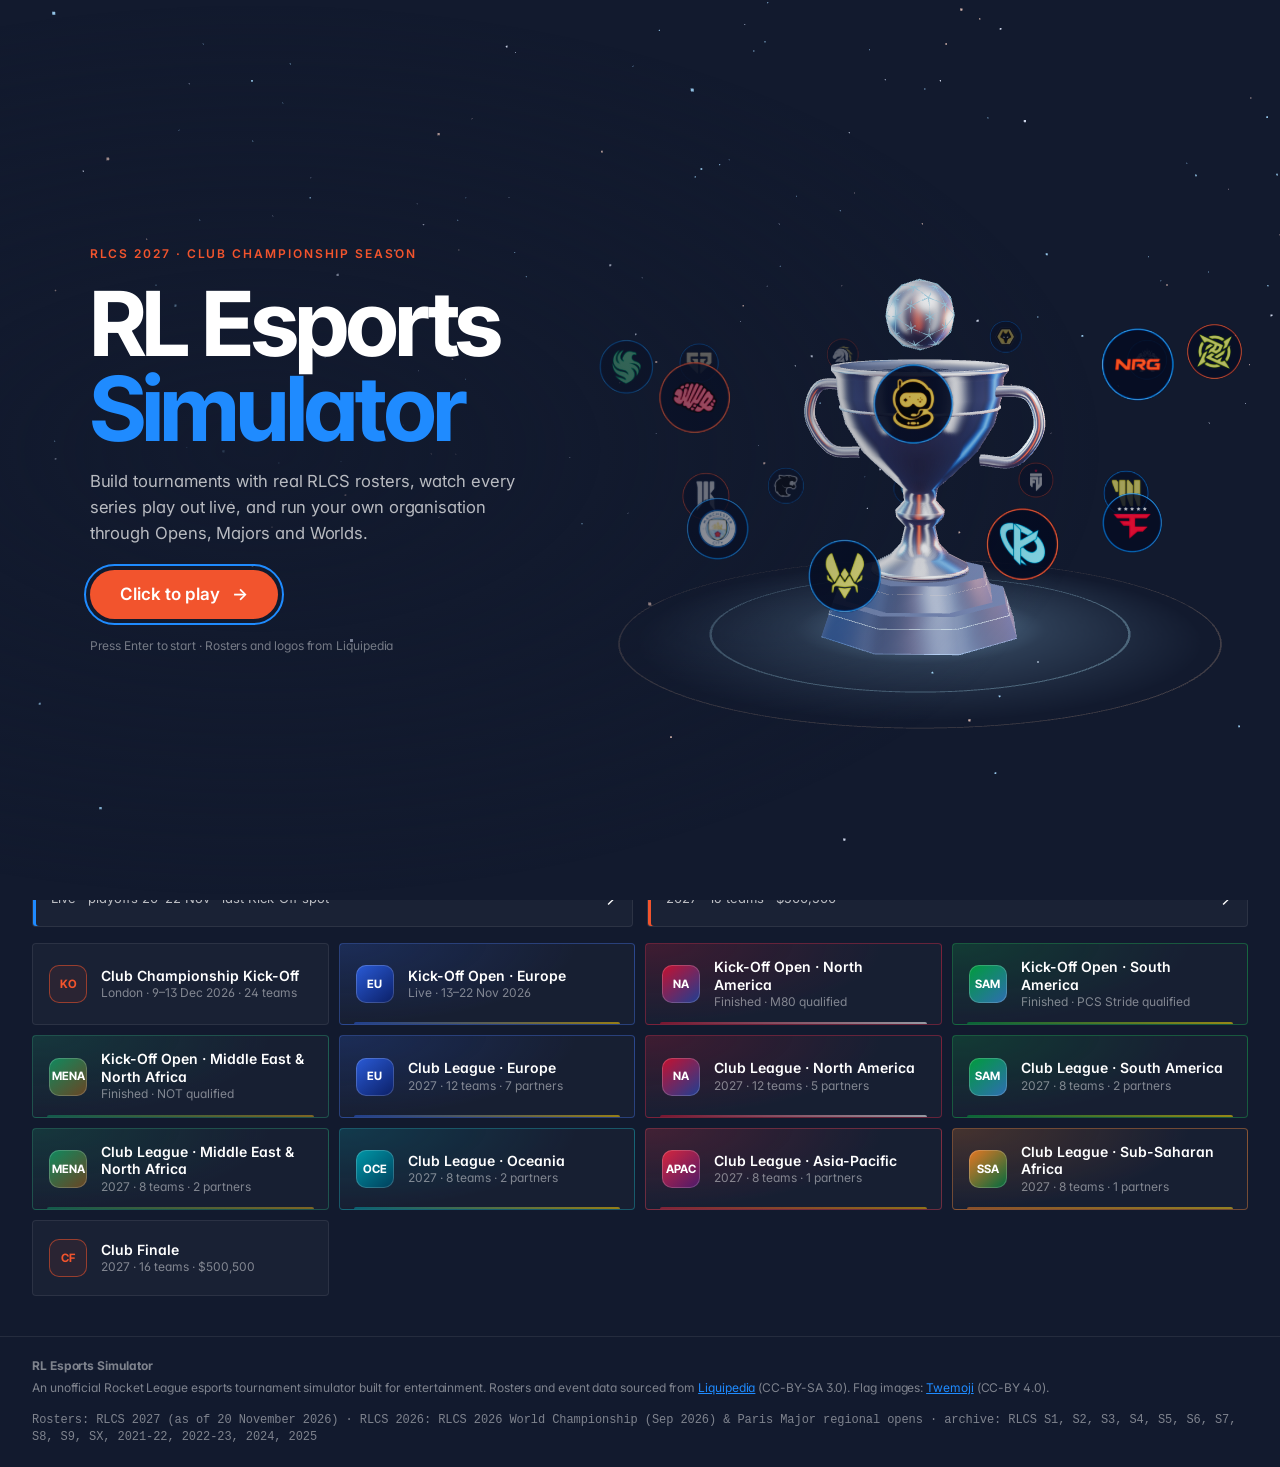
==== index.html @ 45a3e5f1 "Home: console-dashboard hub layout Redesign the homepage as a game-menu hub: a neon stage with a lar" ====
<!doctype html>
<html lang="en">
<head>
  <meta charset="utf-8" />
  <meta name="viewport" content="width=device-width, initial-scale=1" />
  <title>RL Esports Simulator</title>
  <meta name="description" content="Build a custom Rocket League esports tournament with real RLCS rosters and simulate every series." />
  <link rel="preconnect" href="https://fonts.googleapis.com" />
  <link rel="preconnect" href="https://fonts.gstatic.com" crossorigin />
  <link href="https://fonts.googleapis.com/css2?family=Barlow+Condensed:ital,wght@0,700;1,700;1,800&family=Inter+Tight:wght@500;600;700&family=Inter:wght@400;500;600;700&display=swap" rel="stylesheet" />
  <link rel="stylesheet" href="css/styles.css" />
</head>
<body>
  <div id="hero" class="hero" role="dialog" aria-modal="true" aria-labelledby="heroTitle">
    <canvas id="heroCanvas" aria-hidden="true"></canvas>
    <div class="hero-stage" aria-hidden="true"></div>
    <div class="hero-ui">
      <span class="hero-eyebrow">RLCS 2027 · Club Championship season</span>
      <h1 id="heroTitle" class="hero-title">RL Esports<br><em>Simulator</em></h1>
      <p class="hero-sub">Build tournaments with real RLCS rosters, watch every series play out live, and run your own organisation through Opens, Majors and Worlds.</p>
      <button class="hero-play" type="button" data-hero-play>Click to play <span aria-hidden="true">→</span></button>
      <p class="hero-note">Press Enter to start · Rosters and logos from Liquipedia</p>
    </div>
  </div>
  <header class="topbar">
    <a class="brand" href="#" data-action="go-home" aria-label="RL Esports Simulator home">
      <span class="brand-mark">RL</span>
      <span class="brand-text"><strong>ESPORTS</strong><small>SIMULATOR</small></span>
    </a>
    <nav class="topnav" aria-label="Main"><button data-action="nav" data-v="home">Simulators</button><button data-action="nav" data-v="career">Career</button><button data-action="nav" data-v="teams">Teams</button></nav>
    <div class="topbar-actions">
      <button class="icon-btn" data-action="open-guide" title="How it works" aria-label="How it works">?</button>
      <button class="icon-btn" data-action="sfx-toggle" id="sfxBtn" title="Sound effects" aria-label="Sound effects on" aria-pressed="true">🔊</button>
      <button class="icon-btn" data-action="open-settings" title="Settings" aria-label="Settings">⚙</button>
    </div>
  </header>

  <main id="app" class="app" aria-live="polite"></main>

  <footer class="site-footer">
    <div>
      <strong>RL Esports Simulator</strong>
      <p>An unofficial Rocket League esports tournament simulator built for entertainment. Rosters and event data sourced from <a href="https://liquipedia.net/rocketleague/Main_Page" target="_blank" rel="noopener">Liquipedia</a> (CC-BY-SA 3.0). Flag images: <a href="https://github.com/jdecked/twemoji" target="_blank" rel="noopener">Twemoji</a> (CC-BY 4.0).</p>
    </div>
    <p class="muted mono" id="dataStamp"></p>
  </footer>

  <div id="modalRoot"></div>
  <div id="toastRoot" class="toast-root" aria-live="polite"></div>

  <script src="js/data.js"></script>
  <script src="js/data27.js"></script>
  <script src="js/data_hist.js"></script>
  <script src="js/logos.js"></script>
  <script src="js/flags.js"></script>
<script src="js/eventthemes.js"></script>
  <script src="js/vendor/three.min.js"></script>
  <script src="js/engine.js"></script>
  <script src="js/pitch.js"></script>
  <script src="js/sfx.js"></script>
  <script src="js/music.js"></script>
  <script src="js/bgm.js"></script>
<script src="js/ceremony.js"></script>
<script src="js/opener.js"></script>
<script src="js/cutscene.js"></script>
<script src="js/sidebrand.js"></script>
<script src="js/nations.js"></script>
  <script src="js/births.js"></script>
  <script src="js/career.js"></script>
  <script src="js/app.js"></script>
  <script src="js/hero.js"></script>
</body>
</html>
---- css/styles.css ----
/* ============ Tokens ============ */
:root {
  --bg: #070d1f;
  --bg-2: #0b1430;
  --tile: #0f1c40;
  --tile-2: #13245a;
  --tile-3: #182d6b;
  --line: rgba(120, 160, 255, 0.16);
  --line-strong: rgba(120, 160, 255, 0.32);
  --text: #eef3ff;
  --text-2: #a9b8de;
  --text-3: #7487b8;
  --blue: #2f8cff;
  --blue-soft: rgba(47, 140, 255, 0.16);
  --orange: #ff8a1f;
  --orange-soft: rgba(255, 138, 31, 0.16);
  --accent: #4aa3ff;
  --good: #34d399;
  --bad: #f87171;
  --gold: #fbbf24;
  --radius: 18px;
  --radius-sm: 10px;
  --shadow: 0 10px 30px rgba(0, 0, 0, 0.25);
  --font: "Inter", system-ui, -apple-system, "Segoe UI", Roboto, sans-serif;
  --display: "Chakra Petch", "Inter", system-ui, sans-serif;
  --mono: ui-monospace, "SFMono-Regular", Menlo, Consolas, monospace;
  color-scheme: dark;
}
@media (prefers-color-scheme: light) {
  :root:not([data-theme="dark"]) {
  --bg: #eef2fb;
  --bg-2: #e4eaf7;
  --tile: #ffffff;
  --tile-2: #f1f5ff;
  --tile-3: #e3ebff;
  --line: rgba(20, 40, 100, 0.12);
  --line-strong: rgba(20, 40, 100, 0.25);
  --text: #0c1633;
  --text-2: #3d4b70;
  --text-3: #6a7799;
  --blue-soft: rgba(47, 140, 255, 0.12);
  --orange-soft: rgba(255, 138, 31, 0.14);
  --shadow: 0 8px 24px rgba(20, 40, 100, 0.08);
  color-scheme: light;
}
}
:root[data-theme="light"] {
  --bg: #eef2fb;
  --bg-2: #e4eaf7;
  --tile: #ffffff;
  --tile-2: #f1f5ff;
  --tile-3: #e3ebff;
  --line: rgba(20, 40, 100, 0.12);
  --line-strong: rgba(20, 40, 100, 0.25);
  --text: #0c1633;
  --text-2: #3d4b70;
  --text-3: #6a7799;
  --blue-soft: rgba(47, 140, 255, 0.12);
  --orange-soft: rgba(255, 138, 31, 0.14);
  --shadow: 0 8px 24px rgba(20, 40, 100, 0.08);
  color-scheme: light;
}
:root[data-theme="dark"] { color-scheme: dark; }

* { box-sizing: border-box; }
html, body { margin: 0; }
body {
  background: radial-gradient(1200px 600px at 10% -10%, rgba(47, 140, 255, 0.12), transparent 60%),
              radial-gradient(900px 500px at 100% 0%, rgba(255, 138, 31, 0.08), transparent 60%), var(--bg);
  color: var(--text);
  font-family: var(--font);
  font-size: 15px;
  line-height: 1.45;
  min-height: 100vh;
  display: flex;
  flex-direction: column;
}
a { color: var(--accent); }
button, input, select, textarea { font: inherit; color: inherit; }
button { cursor: pointer; }
.muted { color: var(--text-3); }
.mono { font-family: var(--mono); }
.hidden { display: none !important; }
.sr-only { position: absolute; width: 1px; height: 1px; overflow: hidden; clip: rect(0 0 0 0); }

/* ============ Top bar ============ */
.topbar {
  position: sticky; top: env(safe-area-inset-top, 0px); z-index: 30;
  display: flex; align-items: center; justify-content: space-between;
  padding-block: 10px;
  padding-left: max(clamp(16px, 3vw, 32px), env(safe-area-inset-left, 0px));
  padding-right: max(clamp(16px, 3vw, 32px), env(safe-area-inset-right, 0px));
  background: color-mix(in srgb, var(--bg) 85%, transparent);
  backdrop-filter: blur(10px);
  border-bottom: 1px solid var(--line);
}
.brand { display: flex; align-items: center; gap: 10px; text-decoration: none; color: var(--text); }
.brand-mark {
  display: grid; place-items: center; width: 40px; height: 40px; border-radius: 11px;
  background: linear-gradient(135deg, var(--blue), #6b5bff 55%, var(--orange));
  font-family: var(--display); font-weight: 700; color: #fff; letter-spacing: 0.5px;
}
.brand-text { display: flex; flex-direction: column; line-height: 1; font-family: var(--display); }
.brand-text strong { font-size: 15px; letter-spacing: 2px; }
.brand-text small { font-size: 10px; letter-spacing: 3px; color: var(--text-3); margin-top: 3px; }
.topbar-actions { display: flex; gap: 8px; }
.icon-btn {
  width: 40px; height: 40px; border-radius: 50%; border: 1px solid var(--line-strong);
  background: var(--tile); display: grid; place-items: center; font-size: 16px;
}
.icon-btn:hover { border-color: var(--accent); }

/* ============ Layout ============ */
.app { flex: 1; width: 100%; max-width: 1480px; margin: 0 auto; padding-block: 18px 40px; padding-left: max(clamp(16px, 3vw, 32px), env(safe-area-inset-left, 0px)); padding-right: max(clamp(16px, 3vw, 32px), env(safe-area-inset-right, 0px)); }
body::before { content: ""; position: fixed; inset: 0 0 auto; height: env(safe-area-inset-top, 0px); z-index: 40; background: var(--bg); }
.page-head {
  display: flex; flex-wrap: wrap; align-items: center; gap: 12px;
  padding-bottom: 16px; margin-bottom: 18px; border-bottom: 1px solid var(--line);
}
.page-head h1 { font-family: var(--display); font-size: clamp(24px, 3vw, 34px); margin: 0; flex: 1; min-width: 200px; letter-spacing: 0.3px; }
.page-head .head-actions { display: flex; flex-wrap: wrap; align-items: center; gap: 8px; }

/* Bento grid */
.bento {
  display: grid;
  grid-template-columns: repeat(12, minmax(0, 1fr));
  gap: 14px;
  grid-auto-flow: dense;
}
.tile {
  background: linear-gradient(180deg, var(--tile-2), var(--tile));
  border: 1px solid var(--line);
  border-radius: var(--radius);
  padding: 18px;
  box-shadow: var(--shadow);
  min-width: 0;
  position: relative;
}
.tile h2, .tile h3 { margin: 0; font-size: 17px; letter-spacing: 0.2px; }
.tile-head { display: flex; align-items: flex-start; justify-content: space-between; gap: 10px; margin-bottom: 14px; flex-wrap: wrap; }
.tile-head p { margin: 4px 0 0; color: var(--text-2); font-size: 13px; }
.tile-kicker { font-family: var(--display); text-transform: uppercase; letter-spacing: 2px; font-size: 11px; color: var(--text-3); margin-bottom: 6px; }
.c-2 { grid-column: span 2; } .c-3 { grid-column: span 3; } .c-4 { grid-column: span 4; }
.c-5 { grid-column: span 5; } .c-6 { grid-column: span 6; } .c-7 { grid-column: span 7; }
.c-8 { grid-column: span 8; } .c-9 { grid-column: span 9; } .c-12 { grid-column: span 12; }
.r-2 { grid-row: span 2; } .r-3 { grid-row: span 3; }

/* Stat tiles */
.stat-tile { display: flex; flex-direction: column; justify-content: space-between; gap: 6px; min-height: 120px; overflow: hidden; }
.stat-tile .big { font-family: var(--display); font-size: clamp(30px, 3.4vw, 44px); line-height: 1; font-weight: 700; }
.stat-tile .sub { color: var(--text-2); font-size: 13px; }
.stat-tile.accent-blue { background: linear-gradient(140deg, rgba(47,140,255,0.28), var(--tile) 70%); }
.stat-tile.accent-orange { background: linear-gradient(140deg, rgba(255,138,31,0.26), var(--tile) 70%); }
.stat-tile.accent-violet { background: linear-gradient(140deg, rgba(139,92,246,0.26), var(--tile) 70%); }
.stat-tile .glyph { position: absolute; right: 14px; top: 10px; font-size: 34px; opacity: 0.25; }

/* ============ Controls ============ */
.btn {
  display: inline-flex; align-items: center; justify-content: center; gap: 6px;
  border: 1px solid var(--line-strong); background: var(--bg-2); color: var(--text);
  padding: 9px 14px; border-radius: 10px; font-weight: 600; font-size: 14px; white-space: nowrap;
  transition: border-color .15s, background .15s, transform .05s;
}
.btn:hover:not(:disabled) { border-color: var(--accent); }
.btn:active:not(:disabled) { transform: translateY(1px); }
.btn:disabled { opacity: 0.45; cursor: not-allowed; }
.btn.primary { background: linear-gradient(135deg, var(--blue), #5a6bff); border-color: transparent; color: #fff; }
.btn.orange { background: linear-gradient(135deg, var(--orange), #ff5f3a); border-color: transparent; color: #fff; }
.btn.ghost { background: transparent; }
.btn.sm { padding: 6px 10px; font-size: 13px; border-radius: 8px; }
.btn.xs { padding: 3px 8px; font-size: 12px; border-radius: 7px; }
.btn.block { width: 100%; }
.btn.danger:hover:not(:disabled) { border-color: var(--bad); color: var(--bad); }
.count-pill { font-family: var(--mono); font-size: 12px; color: var(--text-2); padding: 4px 8px; border-radius: 8px; border: 1px solid var(--line); }

.field { display: flex; flex-direction: column; gap: 6px; margin-bottom: 14px; }
.field > label, .field-label { font-size: 13px; color: var(--text-2); font-weight: 500; }
.select, .input {
  width: 100%; padding: 10px 12px; border-radius: 10px; border: 1px solid var(--line-strong);
  background: var(--bg-2); color: var(--text); appearance: none;
}
.select {
  background-image: linear-gradient(45deg, transparent 50%, var(--text-2) 50%), linear-gradient(135deg, var(--text-2) 50%, transparent 50%);
  background-position: calc(100% - 18px) 55%, calc(100% - 13px) 55%;
  background-size: 5px 5px; background-repeat: no-repeat; padding-right: 34px;
}
.select:focus, .input:focus, .btn:focus-visible, .icon-btn:focus-visible { outline: 2px solid var(--accent); outline-offset: 1px; }
.check { display: flex; align-items: center; gap: 10px; font-size: 14px; cursor: pointer; }
.check input { width: 18px; height: 18px; accent-color: var(--blue); }
.divider { height: 1px; background: var(--line); margin: 16px 0; border: 0; }
.help { font-size: 13px; color: var(--text-2); margin: 6px 0 0; }

/* Format list */
.format-list { display: grid; gap: 8px; }
.format-opt { display: flex; align-items: center; gap: 8px; }
.format-btn {
  flex: 1; text-align: left; padding: 10px 12px; border-radius: 10px; border: 1px solid var(--line-strong);
  background: var(--bg-2); font-weight: 600; font-size: 14px; display: flex; justify-content: space-between; gap: 8px; align-items: center;
}
.format-btn small { font-weight: 500; color: var(--text-3); font-size: 11px; }
.format-btn.active { border-color: var(--accent); box-shadow: inset 0 0 0 1px var(--accent); background: var(--blue-soft); }
.info-btn { width: 26px; height: 26px; border-radius: 50%; border: 1px solid var(--line-strong); background: transparent; font-size: 12px; font-weight: 700; color: var(--text-2); flex: none; }
.format-desc { margin: 12px 0 0; padding: 10px 12px; background: var(--bg-2); border-radius: 10px; font-size: 13px; color: var(--text-2); border-left: 3px solid var(--accent); }

/* Segmented */
.seg { display: inline-flex; padding: 3px; gap: 3px; border-radius: 11px; background: var(--bg-2); border: 1px solid var(--line); flex-wrap: wrap; }
.seg button { border: 0; background: transparent; padding: 6px 11px; border-radius: 8px; font-size: 13px; font-weight: 600; color: var(--text-2); }
.seg button.active { background: var(--tile-3); color: var(--text); box-shadow: 0 0 0 1px var(--line-strong); }

/* ============ Teams ============ */
.team-grid { display: grid; grid-template-columns: repeat(auto-fill, minmax(220px, 1fr)); gap: 8px; }
.team-chip {
  display: flex; align-items: center; gap: 10px; padding: 8px 10px; border-radius: 12px;
  background: var(--bg-2); border: 1px solid var(--line); min-width: 0;
}
.team-chip .slot-no { font-family: var(--mono); font-size: 11px; color: var(--text-3); width: 18px; text-align: right; flex: none; }
.team-chip .meta { min-width: 0; flex: 1; }
.team-chip .name { font-weight: 600; font-size: 14px; white-space: nowrap; overflow: hidden; text-overflow: ellipsis; }
.team-chip .sub { font-size: 11px; color: var(--text-3); white-space: nowrap; overflow: hidden; text-overflow: ellipsis; }
.team-chip .chip-actions { display: flex; gap: 2px; }
.team-chip .chip-actions button { width: 26px; height: 26px; border-radius: 7px; border: 0; background: transparent; color: var(--text-3); }
.team-chip .chip-actions button:hover { background: var(--tile-3); color: var(--text); }
.team-chip.empty { border-style: dashed; justify-content: center; color: var(--text-3); min-height: 52px; cursor: pointer; background: transparent; }
.team-chip.empty:hover { border-color: var(--accent); color: var(--text); }
.team-chip.selected { border-color: var(--orange); box-shadow: inset 0 0 0 1px var(--orange); }
.team-chip.managed { border-color: var(--gold); }

.badge {
  --c: #2f8cff;
  display: inline-grid; place-items: center; flex: none;
  width: 34px; height: 34px; border-radius: 10px;
  background: linear-gradient(140deg, var(--c), color-mix(in srgb, var(--c) 45%, #000));
  color: #fff; font-family: var(--display); font-weight: 700; font-size: 11px; letter-spacing: 0.3px;
  text-shadow: 0 1px 2px rgba(0,0,0,0.5); border: 1px solid rgba(255,255,255,0.18);
}
.badge.sm { width: 24px; height: 24px; border-radius: 7px; font-size: 8.5px; }
.badge.lg { width: 64px; height: 64px; border-radius: 18px; font-size: 18px; }
.badge.xl { width: 96px; height: 96px; border-radius: 26px; font-size: 26px; }
.region-tag { font-size: 10px; font-weight: 700; letter-spacing: 0.6px; padding: 2px 6px; border-radius: 5px; background: var(--tile-3); color: var(--text-2); }

.empty-state { text-align: center; padding: 26px 10px; color: var(--text-2); }
.empty-state .plus-row { display: flex; justify-content: center; gap: 8px; margin-bottom: 12px; }
.empty-state .plus-row span { width: 44px; height: 54px; border: 1px dashed var(--line-strong); border-radius: 10px; display: grid; place-items: center; color: var(--text-3); }

.library-row { display: grid; grid-template-columns: 1.4fr 1fr; gap: 12px; align-items: end; }
.library-btn { display: flex; justify-content: space-between; align-items: center; width: 100%; padding: 10px 12px; border-radius: 10px; border: 1px solid var(--line-strong); background: var(--bg-2); font-weight: 600; }
.library-btn small { color: var(--text-3); font-weight: 500; }
.action-row { display: flex; flex-wrap: wrap; gap: 8px; margin: 12px 0; }

/* ============ Bracket preview / draw ============ */
.preview-strip { display: flex; gap: 10px; overflow-x: auto; padding-bottom: 4px; }
.preview-round { flex: none; min-width: 120px; background: var(--bg-2); border: 1px solid var(--line); border-radius: 12px; padding: 10px; }
.preview-round strong { display: block; font-size: 12px; font-family: var(--display); letter-spacing: 1px; text-transform: uppercase; }
.preview-round span { font-size: 12px; color: var(--text-3); }

.groups-grid { display: grid; grid-template-columns: repeat(auto-fill, minmax(260px, 1fr)); gap: 12px; }
.group-card { background: var(--bg-2); border: 1px solid var(--line); border-radius: 14px; overflow: hidden; }
.group-card header { display: flex; justify-content: space-between; align-items: center; padding: 10px 12px; background: var(--tile-3); font-weight: 700; font-size: 14px; }
.group-card header small { color: var(--text-3); font-weight: 500; }
.group-row { display: flex; align-items: center; gap: 10px; padding: 8px 12px; border-top: 1px solid var(--line); cursor: pointer; }
.group-row:hover { background: var(--blue-soft); }
.group-row.selected { background: var(--orange-soft); }
.group-row .n { width: 16px; color: var(--text-3); font-family: var(--mono); font-size: 12px; }
.group-row .nm { flex: 1; font-weight: 600; font-size: 14px; }

/* ============ Tables ============ */
.table-wrap { overflow-x: auto; }
table.st { width: 100%; border-collapse: collapse; font-size: 13px; }
table.st th { text-align: right; font-weight: 600; color: var(--text-3); font-size: 11px; letter-spacing: 0.6px; padding: 8px 6px; text-transform: uppercase; }
table.st th:first-child, table.st th.l { text-align: left; }
table.st td { padding: 7px 6px; text-align: right; border-top: 1px solid var(--line); font-variant-numeric: tabular-nums; }
table.st td.l { text-align: left; }
table.st td.pos { width: 22px; color: var(--text-3); font-family: var(--mono); text-align: left; }
table.st tr.q td.pos { color: var(--good); }
table.st tr.q2 td.pos { color: var(--gold); }
table.st tr.out td { opacity: 0.55; }
table.st tr.hl td { background: var(--orange-soft); }
table.st .tcell { display: flex; align-items: center; gap: 8px; min-width: 0; }
table.st .tcell span { white-space: nowrap; overflow: hidden; text-overflow: ellipsis; font-weight: 600; }
.table-card { background: var(--bg-2); border: 1px solid var(--line); border-radius: 14px; padding: 4px 10px 8px; }
.table-card h4 { margin: 8px 0 2px; font-size: 13px; font-family: var(--display); letter-spacing: 1px; text-transform: uppercase; }
.tables-grid { display: grid; grid-template-columns: repeat(auto-fill, minmax(300px, 1fr)); gap: 12px; }

/* ============ Fixtures ============ */
.fixtures-grid { display: grid; grid-template-columns: repeat(auto-fill, minmax(230px, 1fr)); gap: 10px; }
.fx {
  background: var(--bg-2); border: 1px solid var(--line); border-radius: 12px; padding: 10px 12px; cursor: pointer; text-align: left; width: 100%;
  display: flex; flex-direction: column; gap: 6px; position: relative;
}
.fx:hover { border-color: var(--line-strong); }
.fx.featured { border-color: var(--accent); box-shadow: inset 3px 0 0 var(--accent); }
.fx.mine { box-shadow: inset 3px 0 0 var(--gold); }
.fx .fx-top { display: flex; justify-content: space-between; font-size: 11px; color: var(--text-3); gap: 6px; }
.fx .fx-top .mono { letter-spacing: 1px; }
.fx .fx-line { display: flex; align-items: center; gap: 8px; font-size: 14px; }
.fx .fx-line .nm { flex: 1; min-width: 0; white-space: nowrap; overflow: hidden; text-overflow: ellipsis; }
.fx .fx-line .sc { font-family: var(--display); font-weight: 700; min-width: 16px; text-align: right; }
.fx .fx-line.win .nm { font-weight: 700; }
.fx .fx-line.lose { opacity: 0.6; }
.fx .tbd { color: var(--text-3); font-style: italic; }
.fx .fx-edit { position: absolute; right: 8px; bottom: 8px; }
.ov-tag { font-size: 10px; padding: 1px 6px; border-radius: 5px; background: var(--orange-soft); color: var(--orange); font-weight: 700; }

/* ============ Bracket ============ */
.bracket-scroll { overflow-x: auto; padding-bottom: 8px; }
.bracket { display: flex; gap: 22px; min-width: max-content; align-items: stretch; }
.b-col { display: flex; flex-direction: column; width: 210px; }
.b-col h5 { margin: 0 0 8px; font-family: var(--display); font-size: 12px; letter-spacing: 1.2px; text-transform: uppercase; color: var(--text-2); text-align: center; }
.b-col .b-matches { flex: 1; display: flex; flex-direction: column; justify-content: space-around; gap: 10px; }
.b-section-title { font-family: var(--display); letter-spacing: 2px; font-size: 12px; text-transform: uppercase; color: var(--text-3); margin: 18px 0 8px; }

/* ============ Match centre ============ */
.mc { display: flex; flex-direction: column; gap: 12px; }
.mc-label { text-align: center; font-family: var(--display); letter-spacing: 3px; font-size: 12px; text-transform: uppercase; color: var(--text-2); }
.scoreboard { display: grid; grid-template-columns: 1fr auto 1fr; align-items: center; gap: 10px; }
.sb-team { display: flex; flex-direction: column; align-items: center; gap: 8px; text-align: center; min-width: 0; }
.sb-team .nm { font-family: var(--display); font-weight: 700; font-size: clamp(16px, 2.4vw, 28px); line-height: 1.1; word-break: break-word; }
.sb-team .rt { font-size: 12px; color: var(--text-3); }
.sb-mid { text-align: center; }
.sb-score { font-family: var(--display); font-size: clamp(36px, 6vw, 64px); font-weight: 700; line-height: 1; letter-spacing: 2px; }
.sb-score .dash { color: var(--text-3); margin: 0 6px; }
.sb-sub { font-size: 12px; color: var(--text-2); margin-top: 6px; font-family: var(--mono); }
.sb-team.blue .nm { color: #7cc0ff; }
.sb-team.orange .nm { color: #ffb36b; }
.game-pips { display: flex; justify-content: center; gap: 6px; flex-wrap: wrap; }
.game-pip { font-family: var(--mono); font-size: 11px; padding: 3px 7px; border-radius: 6px; background: var(--bg-2); border: 1px solid var(--line); color: var(--text-2); }
.game-pip.a { border-color: rgba(47,140,255,0.6); color: #7cc0ff; }
.game-pip.b { border-color: rgba(255,138,31,0.6); color: #ffb36b; }
.game-pip.live { border-color: var(--good); color: var(--good); }

.pitch-wrap { position: relative; border-radius: 14px; overflow: hidden; border: 1px solid var(--line); background: #071223; }
.pitch-wrap canvas { display: block; width: 100%; max-width: 100%; height: auto; aspect-ratio: 1100 / 820; }
.pitch-overlay { position: absolute; inset: 0; display: grid; place-items: center; pointer-events: none; }
.goal-flash { font-family: var(--display); font-size: clamp(30px, 7vw, 72px); font-weight: 700; letter-spacing: 6px; color: #fff; text-shadow: 0 0 30px rgba(255,255,255,0.6); animation: pop 1.2s ease-out forwards; }
.goal-flash.blue { color: #8fd0ff; text-shadow: 0 0 30px rgba(47,140,255,0.9); }
.goal-flash.orange { color: #ffc58f; text-shadow: 0 0 30px rgba(255,138,31,0.9); }
@keyframes pop { 0% { transform: scale(0.4); opacity: 0; } 25% { transform: scale(1.1); opacity: 1; } 80% { opacity: 1; } 100% { transform: scale(1); opacity: 0; } }
.live-bar { display: flex; flex-wrap: wrap; gap: 8px; align-items: center; justify-content: center; }
.clock { font-family: var(--display); font-size: 20px; font-weight: 700; min-width: 74px; text-align: center; padding: 4px 10px; border-radius: 8px; background: var(--bg-2); border: 1px solid var(--line); }
.clock.ot { color: var(--orange); }
.commentary { background: var(--bg-2); border: 1px solid var(--line); border-radius: 12px; padding: 10px 12px; text-align: center; font-weight: 600; min-height: 44px; display: grid; place-items: center; }
.feed { max-height: 220px; overflow-y: auto; display: flex; flex-direction: column; gap: 4px; font-size: 13px; }
.feed .ev { display: flex; gap: 8px; padding: 5px 8px; border-radius: 8px; background: var(--bg-2); }
.feed .ev .t { font-family: var(--mono); color: var(--text-3); flex: none; width: 46px; }
.feed .ev.goal { background: var(--blue-soft); font-weight: 600; }
.feed .ev.goal.b { background: var(--orange-soft); }

.stat-bars { display: flex; flex-direction: column; gap: 8px; }
.stat-bar .lbl { display: flex; justify-content: space-between; font-size: 13px; margin-bottom: 4px; font-variant-numeric: tabular-nums; }
.stat-bar .lbl span:nth-child(2) { color: var(--text-3); font-size: 12px; }
.stat-bar .track { display: flex; height: 6px; border-radius: 4px; overflow: hidden; background: var(--bg-2); gap: 2px; }
.stat-bar .track i { display: block; height: 100%; }
.stat-bar .track i.a { background: var(--blue); border-radius: 4px 0 0 4px; }
.stat-bar .track i.b { background: var(--orange); border-radius: 0 4px 4px 0; }

.scorecard { width: 100%; border-collapse: collapse; font-size: 12px; }
.scorecard th { color: var(--text-3); font-weight: 600; text-align: right; padding: 4px; }
.scorecard th:first-child { text-align: left; }
.scorecard td { text-align: right; padding: 5px 4px; border-top: 1px solid var(--line); font-variant-numeric: tabular-nums; }
.scorecard td:first-child { text-align: left; white-space: nowrap; }
.scorecard tr.team-a td:first-child { border-left: 3px solid var(--blue); padding-left: 6px; }
.scorecard tr.team-b td:first-child { border-left: 3px solid var(--orange); padding-left: 6px; }

/* Leaders */
.leader-list { display: flex; flex-direction: column; gap: 6px; }
.leader { display: flex; align-items: center; gap: 10px; padding: 6px 8px; border-radius: 10px; background: var(--bg-2); }
.leader .rk { width: 18px; font-family: var(--mono); color: var(--text-3); font-size: 12px; }
.leader .who { flex: 1; min-width: 0; }
.leader .who b { display: block; font-size: 14px; white-space: nowrap; overflow: hidden; text-overflow: ellipsis; }
.leader .who small { color: var(--text-3); font-size: 11px; }
.leader .val { font-family: var(--display); font-weight: 700; font-size: 18px; }

/* Pulse */
.pulse { display: flex; flex-direction: column; gap: 8px; max-height: 360px; overflow-y: auto; }
.pulse .story { padding: 8px 10px; border-radius: 10px; background: var(--bg-2); font-size: 13px; border-left: 3px solid var(--line-strong); }
.pulse .story.upset { border-left-color: var(--orange); }
.pulse .story.out { border-left-color: var(--bad); }
.pulse .story.win { border-left-color: var(--gold); }
.pulse .story small { display: block; color: var(--text-3); font-size: 11px; margin-bottom: 2px; }

.progress { height: 8px; border-radius: 6px; background: var(--bg-2); overflow: hidden; }
.progress i { display: block; height: 100%; background: linear-gradient(90deg, var(--blue), var(--orange)); }

.resume-banner { display: flex; flex-wrap: wrap; align-items: center; justify-content: space-between; gap: 10px; }

/* ============ Modal ============ */
.modal-backdrop {
  position: fixed; inset: 0; z-index: 50; background: rgba(3, 7, 20, 0.66); backdrop-filter: blur(4px);
  display: flex; align-items: flex-start; justify-content: center; padding: 4vh 16px; overflow-y: auto;
}
.modal {
  width: min(980px, 100%); background: var(--tile); border: 1px solid var(--line-strong); border-radius: 20px; box-shadow: 0 30px 80px rgba(0,0,0,0.5);
  display: flex; flex-direction: column; max-height: 92vh;
}
.modal.sm { width: min(520px, 100%); }
.modal.md { width: min(720px, 100%); }
.modal-head { display: flex; justify-content: space-between; gap: 10px; align-items: flex-start; padding: 20px 22px 14px; border-bottom: 1px solid var(--line); }
.modal-head h2 { margin: 0; font-family: var(--display); font-size: 24px; }
.modal-head p { margin: 4px 0 0; color: var(--text-2); font-size: 13px; }
.modal-body { padding: 16px 22px; overflow-y: auto; }
.modal-foot { padding: 14px 22px; border-top: 1px solid var(--line); display: flex; justify-content: flex-end; flex-wrap: wrap; gap: 8px; }
.close-x { width: 38px; height: 38px; border-radius: 10px; border: 1px solid var(--line-strong); background: var(--bg-2); font-size: 18px; flex: none; }
.modal-toolbar { display: flex; flex-wrap: wrap; justify-content: space-between; align-items: center; gap: 10px; margin-bottom: 14px; }

.browse-list { display: grid; grid-template-columns: repeat(auto-fill, minmax(230px, 1fr)); gap: 8px; }
.browse-item { display: flex; align-items: center; gap: 10px; padding: 8px 10px; border-radius: 12px; border: 1px solid var(--line); background: var(--bg-2); text-align: left; width: 100%; }
.browse-item.on { border-color: var(--good); box-shadow: inset 0 0 0 1px var(--good); }
.browse-item .meta { flex: 1; min-width: 0; }
.browse-item .meta b { display: block; font-size: 14px; white-space: nowrap; overflow: hidden; text-overflow: ellipsis; }
.browse-item .meta small { color: var(--text-3); font-size: 11px; display: block; white-space: nowrap; overflow: hidden; text-overflow: ellipsis; }
.browse-item .rt { font-family: var(--display); font-weight: 700; }
.browse-item .tick { width: 20px; height: 20px; border-radius: 50%; border: 1px solid var(--line-strong); display: grid; place-items: center; font-size: 12px; }
.browse-item.on .tick { background: var(--good); border-color: var(--good); color: #032; }

.rating-row { display: grid; grid-template-columns: minmax(0, 1fr) 2fr 44px; align-items: center; gap: 10px; padding: 6px 0; border-bottom: 1px solid var(--line); }
.rating-row input[type=range] { width: 100%; accent-color: var(--blue); }
.rating-row .v { font-family: var(--display); font-weight: 700; text-align: right; }
.player-edit { display: grid; grid-template-columns: 1.4fr 1fr 80px; gap: 8px; margin-bottom: 8px; }
.form-grid { display: grid; grid-template-columns: repeat(2, minmax(0, 1fr)); gap: 0 12px; }

.champion { text-align: center; padding: 10px 0; }
.champion .trophy { font-size: 64px; filter: drop-shadow(0 6px 20px rgba(251,191,36,0.5)); }
.champion h3 { font-family: var(--display); font-size: 34px; margin: 8px 0 4px; }
.award-grid { display: grid; grid-template-columns: repeat(auto-fit, minmax(180px, 1fr)); gap: 10px; margin-top: 16px; text-align: left; }
.award { background: var(--bg-2); border: 1px solid var(--line); border-radius: 12px; padding: 12px; }
.award small { display: block; font-family: var(--display); letter-spacing: 2px; font-size: 10px; text-transform: uppercase; color: var(--gold); }
.award b { display: block; font-size: 17px; margin: 4px 0 2px; }

.toast-root { position: fixed; bottom: 18px; left: 50%; transform: translateX(-50%); z-index: 80; display: flex; flex-direction: column; gap: 8px; align-items: center; pointer-events: none; }
.toast { background: var(--tile-3); border: 1px solid var(--line-strong); color: var(--text); padding: 10px 16px; border-radius: 12px; box-shadow: var(--shadow); font-size: 14px; pointer-events: auto; display: flex; gap: 10px; align-items: center; }
.toast button { background: none; border: 0; color: var(--accent); font-weight: 700; }

.site-footer { border-top: 1px solid var(--line); padding-block: 20px; padding-left: max(clamp(16px, 3vw, 32px), env(safe-area-inset-left, 0px)); padding-right: max(clamp(16px, 3vw, 32px), env(safe-area-inset-right, 0px)); display: flex; flex-wrap: wrap; justify-content: space-between; gap: 12px; font-size: 12px; color: var(--text-2); max-width: 1480px; width: 100%; margin: 0 auto; }
.site-footer p { margin: 4px 0 0; }

/* ============ Responsive ============ */
@media (max-width: 1180px) {
  .bento { grid-template-columns: repeat(6, minmax(0, 1fr)); }
  .c-2 { grid-column: span 2; } .c-3, .c-4 { grid-column: span 3; }
  .c-5, .c-6, .c-7, .c-8, .c-9, .c-12 { grid-column: span 6; }
  .t-full { grid-column: span 6 !important; }
}
@media (max-width: 720px) {
  body { font-size: 14px; }
  .bento { grid-template-columns: repeat(2, minmax(0, 1fr)); gap: 10px; }
  .c-2, .c-3 { grid-column: span 1; }
  .c-4, .c-5, .c-6, .c-7, .c-8, .c-9, .c-12, .t-full { grid-column: span 2 !important; }
  .r-2, .r-3 { grid-row: auto; }
  .tile { padding: 14px; border-radius: 16px; }
  .stat-tile { min-height: 96px; }
  .library-row { grid-template-columns: 1fr; }
  .form-grid { grid-template-columns: 1fr; }
  .page-head .head-actions { width: 100%; }
  .page-head .head-actions .btn.primary { flex: 1; }
  .modal-backdrop { padding: 0; }
  .modal { border-radius: 0; max-height: 100vh; min-height: 100vh; }
  .team-grid { grid-template-columns: 1fr 1fr; }
  .team-chip .sub { display: none; }
  .player-edit { grid-template-columns: 1fr 1fr 64px; }
  .brand-text small { display: none; }
}
@media (max-width: 420px) {
  .team-grid { grid-template-columns: 1fr; }
  .c-2, .c-3:not(.stat-tile) { grid-column: span 2; }
  .stat-tile .big { font-size: 22px !important; }
  .stat-tile .glyph { font-size: 22px; }
  .stat-tile .sub { font-size: 11px; }
}

/* Column stacks inside the bento grid */
.stack { display: flex; flex-direction: column; gap: 14px; min-width: 0; }
.stack > .tile { flex: none; }
.stack > .tile.grow { flex: 1; }
.tabs { display: flex; gap: 6px; flex-wrap: wrap; }
.tabs button { border: 1px solid transparent; background: transparent; color: var(--text-2); padding: 8px 12px; border-radius: 10px; font-weight: 600; }
.tabs button.active { border-color: var(--line-strong); background: var(--bg-2); color: var(--text); }
.toolbar { display: flex; gap: 8px; flex-wrap: wrap; align-items: center; }
.search { position: relative; }
.search input { padding-left: 30px; min-width: 180px; }
.search::before { content: "⌕"; position: absolute; left: 10px; top: 50%; transform: translateY(-50%); color: var(--text-3); }
.kv { display: flex; justify-content: space-between; gap: 8px; font-size: 13px; padding: 6px 0; border-bottom: 1px solid var(--line); }
.kv span:first-child { color: var(--text-2); }
.tactic-list { display: grid; gap: 6px; }
.tactic { text-align: left; padding: 8px 10px; border-radius: 10px; border: 1px solid var(--line); background: var(--bg-2); }
.tactic b { display: block; font-size: 14px; }
.tactic small { color: var(--text-3); }
.tactic.active { border-color: var(--gold); box-shadow: inset 0 0 0 1px var(--gold); }
.result-line { text-align: center; font-size: 13px; color: var(--text-2); }
.pill { display: inline-block; font-size: 11px; font-weight: 700; padding: 2px 8px; border-radius: 999px; background: var(--tile-3); color: var(--text-2); }
.pill.good { background: rgba(52,211,153,0.15); color: var(--good); }
.pill.bad { background: rgba(248,113,113,0.15); color: var(--bad); }
.pill.gold { background: rgba(251,191,36,0.15); color: var(--gold); }

@media (prefers-reduced-motion: reduce) { .goal-flash { animation: none; } * { scroll-behavior: auto !important; } }

/* ============ Top nav ============ */
.topnav { display: flex; gap: 4px; padding: 4px; border-radius: 999px; border: 1px solid var(--line-strong); background: var(--tile); }
.topnav button { border: 0; background: transparent; color: var(--text-2); font-weight: 600; font-size: 14px; padding: 8px 16px; border-radius: 999px; }
.topnav button.active { background: var(--blue); color: #fff; }
.topnav button:hover:not(.active) { color: var(--text); }

/* ============ Home ============ */
.home { max-width: 1120px; margin: 0 auto; display: flex; flex-direction: column; gap: 18px; padding-top: 8px; }
.home-banner { display: flex; align-items: center; justify-content: space-between; gap: 12px; flex-wrap: wrap; padding: 14px 18px; border-radius: 14px; border: 1px solid var(--line-strong); background: linear-gradient(90deg, var(--tile-3), var(--tile)); }
.home-banner p { margin: 2px 0 0; color: var(--text-2); font-size: 13px; }
.home-banner.about { padding: 10px 16px; }
.home-h { font-family: var(--display); font-size: clamp(22px, 2.4vw, 28px); margin: 14px 0 0; letter-spacing: 0.2px; text-wrap: balance; }
.home-h-row { display: flex; align-items: flex-end; justify-content: space-between; gap: 12px; flex-wrap: wrap; }
.home-h-row .search input { min-width: 220px; }

.featured { display: grid; grid-template-columns: minmax(0, 1.75fr) minmax(0, 1fr); gap: 14px; }
.feat-hero {
  text-align: left; border: 1px solid var(--line-strong); border-radius: 18px; padding: 22px; color: #fff;
  background: radial-gradient(600px 300px at 0% 100%, rgba(212,160,23,0.28), transparent 60%), linear-gradient(135deg, #10204d, #0b1636 60%, #1a1240);
  display: grid; grid-template-columns: minmax(0, 0.9fr) minmax(0, 1.2fr); gap: 18px; align-items: center; min-height: 230px;
}
.feat-hero:hover, .feat-card:hover, .comp-tile:hover, .sim-card:hover { border-color: var(--accent); transform: translateY(-1px); }
.feat-hero, .feat-card, .comp-tile, .sim-card { transition: transform .12s, border-color .12s; }
.feat-copy { display: flex; flex-direction: column; gap: 8px; min-width: 0; }
.eyebrow { font-family: var(--display); font-size: 11px; letter-spacing: 2px; text-transform: uppercase; color: #f3cf6b; }
.feat-title { font-family: var(--display); font-weight: 700; font-size: clamp(26px, 3vw, 36px); line-height: 1.04; overflow-wrap: anywhere; }
.feat-title em { font-style: normal; color: #9cc8ff; display: block; }
.feat-meta { font-size: 13px; color: rgba(230,238,255,0.8); }
.chip { font-size: 11px; font-weight: 700; padding: 2px 8px; border-radius: 6px; border: 1px solid rgba(255,255,255,0.3); margin-left: 4px; }
.feat-board { background: rgba(5,12,30,0.55); border: 1px solid rgba(140,170,255,0.25); border-radius: 12px; padding: 10px; min-width: 0; }
.feat-board-head { display: flex; justify-content: space-between; font-size: 12px; font-weight: 600; color: rgba(230,238,255,0.8); margin-bottom: 8px; }
.feat-grid { display: grid; grid-template-columns: repeat(5, minmax(0, 1fr)); gap: 5px; }
.fb-cell { display: flex; flex-direction: column; align-items: center; gap: 2px; padding: 6px 2px; border-radius: 8px; background: rgba(255,255,255,0.05); font-size: 10px; font-weight: 700; }
.fb-cell span { color: #fff; } .fb-cell i { font-style: normal; color: rgba(230,238,255,0.6); font-family: var(--mono); font-weight: 400; }
.fb-cell:first-child { background: rgba(212,160,23,0.25); }
.feat-side { display: grid; gap: 14px; }
.feat-card {
  --c: #2f8cff; position: relative; text-align: left; color: #fff; border-radius: 18px; border: 1px solid var(--line-strong); padding: 18px;
  background: radial-gradient(400px 200px at 100% 0%, color-mix(in srgb, var(--c) 55%, transparent), transparent 70%), linear-gradient(135deg, #111c3f, #0b1430);
  display: flex; flex-direction: column; justify-content: flex-end; gap: 4px; min-height: 108px;
}
.feat-card-title { font-family: var(--display); font-size: 24px; font-weight: 700; }
.feat-arrow { position: absolute; right: 16px; bottom: 14px; font-size: 18px; }

.tile-grid { display: grid; grid-template-columns: repeat(4, minmax(0, 1fr)); gap: 12px; }
.comp-tile {
  --c: #2f8cff; display: flex; align-items: center; gap: 12px; text-align: left; padding: 16px; min-height: 92px; border-radius: 16px; color: var(--text);
  border: 1px solid color-mix(in srgb, var(--c) 45%, var(--line)); background: linear-gradient(135deg, color-mix(in srgb, var(--c) 30%, var(--tile)), var(--tile) 75%);
}
.comp-ico { flex: none; width: 48px; height: 48px; border-radius: 12px; display: grid; place-items: center; font-family: var(--display); font-weight: 700; font-size: 15px; color: #fff; background: linear-gradient(140deg, var(--c), color-mix(in srgb, var(--c) 45%, #000)); border: 1px solid rgba(255,255,255,0.2); }
.comp-txt { min-width: 0; display: flex; flex-direction: column; }
.comp-txt b { font-size: 15px; } .comp-txt small { color: var(--text-2); font-size: 12px; }
.sim-grid { display: grid; grid-template-columns: repeat(4, minmax(0, 1fr)); gap: 12px; }
.sim-card {
  --c: #2f8cff; text-align: left; color: #fff; display: flex; flex-direction: column; justify-content: flex-end; gap: 4px; min-height: 120px; padding: 16px; border-radius: 16px;
  border: 1px solid color-mix(in srgb, var(--c) 60%, transparent); background: radial-gradient(260px 160px at 100% 0%, color-mix(in srgb, var(--c) 70%, transparent), transparent 70%), linear-gradient(160deg, color-mix(in srgb, var(--c) 45%, #0b1430), #0b1430);
}
.sim-card b { font-family: var(--display); font-size: 18px; } .sim-card span { font-size: 12px; color: rgba(235,242,255,0.85); }
@media (max-width: 960px) {
  .featured { grid-template-columns: 1fr; }
  .feat-side { grid-template-columns: 1fr 1fr; }
  .tile-grid, .sim-grid { grid-template-columns: repeat(2, minmax(0, 1fr)); }
}
@media (max-width: 640px) {
  .feat-hero { grid-template-columns: 1fr; }
  .feat-side { grid-template-columns: 1fr; }
  .topnav button { padding: 7px 11px; font-size: 13px; }
  .hide-sm { display: none; }
  .home-h-row .search, .home-h-row .search input { width: 100%; min-width: 0; }
}
@media (max-width: 420px) {
  .tile-grid { grid-template-columns: 1fr; }
  .comp-tile { min-height: 72px; padding: 12px; }
  .brand-text { display: none; }
}

/* ============ Career ============ */
.career-banner {
  position: relative; text-align: left; color: #fff; display: flex; flex-direction: column; gap: 4px; padding: 18px 20px; border-radius: 18px;
  border: 1px solid rgba(212,160,23,0.55); background: radial-gradient(500px 220px at 100% 0%, rgba(212,160,23,0.45), transparent 70%), linear-gradient(120deg, #2a1d05, #13204a 55%, #0b1430);
  transition: transform .12s, border-color .12s;
}
.career-banner:hover { transform: translateY(-1px); border-color: #f3cf6b; }
.career-banner b { font-family: var(--display); font-size: clamp(22px, 2.6vw, 30px); }
.career-banner > span:not(.eyebrow):not(.feat-arrow) { font-size: 13px; color: rgba(235,242,255,0.85); }
.career-hero { background: radial-gradient(600px 260px at 100% 0%, rgba(212,160,23,0.22), transparent 70%), linear-gradient(180deg, var(--tile-2), var(--tile)); }
.career-hero-title { font-family: var(--display); font-size: clamp(24px, 3vw, 34px) !important; margin: 4px 0 8px !important; text-wrap: balance; }
.career-hero p { color: var(--text-2); max-width: 70ch; }
.career-steps { display: flex; flex-wrap: wrap; gap: 6px; margin-top: 10px; }
.timeline { display: grid; grid-template-columns: repeat(6, minmax(0, 1fr)); gap: 8px; }
.tl { padding: 8px 10px; border-radius: 10px; background: var(--bg-2); border: 1px solid var(--line); display: flex; flex-direction: column; min-width: 0; }
.tl b { font-size: 13px; } .tl small { font-size: 11px; color: var(--text-3); white-space: nowrap; overflow: hidden; text-overflow: ellipsis; }
.tl.done { opacity: 0.75; } .tl.done small { color: var(--text-2); }
.tl.now { border-color: var(--accent); box-shadow: inset 0 0 0 1px var(--accent); background: var(--blue-soft); }
.tl.major b { color: var(--gold); } .tl.worlds b { color: var(--good); }
@media (max-width: 720px) { .timeline { grid-template-columns: repeat(3, minmax(0, 1fr)); } }
.feat-hero.k27 { background: radial-gradient(600px 300px at 0% 100%, rgba(225,29,72,0.30), transparent 60%), linear-gradient(135deg, #2a0f24, #0b1636 60%, #13204a); }
.feat-hero.k27 .eyebrow { color: #ff9fb6; }
.feat-grid-6 { grid-template-columns: repeat(6, minmax(0, 1fr)); }
@media (max-width: 640px) { .feat-grid-6 { grid-template-columns: repeat(4, minmax(0, 1fr)); } }

/* Team logos (from Liquipedia) sit on a neutral dark tile so dark/all-mode logos read in both themes */
.badge.logo { overflow: hidden; background: radial-gradient(circle at 30% 25%, color-mix(in srgb, var(--c) 28%, #142044), #0a1430 75%); border-color: rgba(255,255,255,0.14); padding: 3px; }
.badge.logo img { width: 100%; height: 100%; object-fit: contain; display: block; filter: drop-shadow(0 1px 1px rgba(0,0,0,0.35)); }
.badge.logo.sm { padding: 2px; }
.badge.logo.lg { padding: 7px; }
.badge.logo.xl { padding: 10px; }

/* =====================================================================
   MINIMALIST THEME — Midnight Ink (primary) · Azure Blue (secondary) · Vermilion Orange (accent)
   Layout concept: frameless sections on a flat ground, separated by hairlines and whitespace.
   ===================================================================== */
:root {
  --ink: #121a2e;          /* Midnight Ink — primary */
  --azure: #1f8bff;        /* Azure Blue — secondary */
  --vermilion: #f2542d;    /* Vermilion Orange — accent */
  --bg: #0b1120;
  --bg-2: #121a2e;
  --tile: transparent;
  --tile-2: transparent;
  --tile-3: #1a2440;
  --surface: #121a2e;
  --hero: #121a2e;
  --line: rgba(222, 230, 245, 0.09);
  --line-strong: rgba(222, 230, 245, 0.18);
  --text: #eef2f8;
  --text-2: #a7b1c5;
  --text-3: #6e7a92;
  --blue: var(--azure);
  --orange: var(--vermilion);
  --accent: #4aa3ff;
  --blue-soft: rgba(31, 139, 255, 0.12);
  --orange-soft: rgba(242, 84, 45, 0.12);
  --btn-primary-bg: #eef2f8;
  --btn-primary-fg: #121a2e;
  --team-a: #5aa9ff;
  --team-b: #ff7a57;
  --shadow: none;
  --radius: 12px;
  --radius-sm: 8px;
  --font: "Inter", system-ui, -apple-system, "Segoe UI", Roboto, sans-serif;
  --display: "Inter Tight", "Inter", system-ui, sans-serif;
  color-scheme: dark;
}
@media (prefers-color-scheme: light) {
  :root:not([data-theme="dark"]) {
    --bg: #f7f8fa; --bg-2: #eef1f5; --tile-3: #e4e9f0; --surface: #ffffff; --hero: #121a2e;
    --line: rgba(18, 26, 46, 0.09); --line-strong: rgba(18, 26, 46, 0.18);
    --text: #121a2e; --text-2: #4b556b; --text-3: #7d879b; --accent: #1f8bff;
    --blue-soft: rgba(31, 139, 255, 0.09); --orange-soft: rgba(242, 84, 45, 0.09);
    --btn-primary-bg: #121a2e; --btn-primary-fg: #ffffff;
    --team-a: #1f7ae0; --team-b: #e2481f;
    color-scheme: light;
  }
}
:root[data-theme="light"] {
  --bg: #f7f8fa; --bg-2: #eef1f5; --tile-3: #e4e9f0; --surface: #ffffff; --hero: #121a2e;
  --line: rgba(18, 26, 46, 0.09); --line-strong: rgba(18, 26, 46, 0.18);
  --text: #121a2e; --text-2: #4b556b; --text-3: #7d879b; --accent: #1f8bff;
  --blue-soft: rgba(31, 139, 255, 0.09); --orange-soft: rgba(242, 84, 45, 0.09);
  --btn-primary-bg: #121a2e; --btn-primary-fg: #ffffff;
  --team-a: #1f7ae0; --team-b: #e2481f;
  color-scheme: light;
}
:root[data-theme="dark"] { color-scheme: dark; }

body { background: var(--bg); color: var(--text); font-feature-settings: "cv11", "ss01"; letter-spacing: -0.005em; }
h1, h2, h3, .page-head h1, .home-h { font-family: var(--display); letter-spacing: -0.02em; }

/* Top bar: flat, hairline */
.topbar { background: var(--bg); backdrop-filter: none; border-bottom: 1px solid var(--line); }
.brand-mark { background: var(--ink); border: 1px solid var(--line-strong); border-radius: 9px; font-family: var(--display); position: relative; }
.brand-mark::after { content: ""; position: absolute; right: 6px; bottom: 6px; width: 6px; height: 6px; border-radius: 50%; background: var(--vermilion); }
.brand-text strong { font-family: var(--display); letter-spacing: 0.18em; font-weight: 700; }
.brand-text small { font-family: var(--font); }
.icon-btn { background: transparent; border-color: var(--line-strong); }
.topnav { background: transparent; border: 0; padding: 0; gap: 2px; }
.topnav button { border-radius: 8px; padding: 8px 14px; }
.topnav button.active { background: transparent; color: var(--text); box-shadow: inset 0 -2px 0 var(--azure); border-radius: 0; }

/* Page head */
.page-head { border-bottom: 1px solid var(--line); padding-bottom: 20px; margin-bottom: 28px; }
.page-head h1 { font-weight: 700; font-size: clamp(26px, 3vw, 36px); }

/* From bento to minimal: frameless sections, hairline separators, generous whitespace */
.bento { gap: 36px 48px; }
.stack { gap: 36px; }
.tile, .tile.grow { background: transparent; border: 0; border-top: 1px solid var(--line); border-radius: 0; box-shadow: none; padding: 20px 0 0; }
.tile h2, .tile h3 { font-family: var(--display); font-size: 16px; font-weight: 600; letter-spacing: -0.01em; }
.tile-kicker, .eyebrow, .b-section-title, .mc-label { font-family: var(--font); font-weight: 600; letter-spacing: 0.12em; font-size: 11px; color: var(--text-3); }
.tile-head p { color: var(--text-3); }

/* Stat tiles become a quiet row of figures */
.stat-tile, .stat-tile.accent-blue, .stat-tile.accent-orange, .stat-tile.accent-violet { background: transparent; min-height: 0; border-top: 0; border-left: 1px solid var(--line); padding: 2px 0 2px 18px; gap: 4px; }
.stat-tile .glyph { display: none; }
.stat-tile .big { font-family: var(--display); font-weight: 600; font-size: clamp(26px, 2.6vw, 34px) !important; letter-spacing: -0.02em; }
.stat-tile.accent-orange .big { color: var(--vermilion); }
.stat-tile .sub { color: var(--text-3); }
.career-hero, .tile.career-hero { background: transparent; }

/* Controls */
.btn { background: transparent; border-color: var(--line-strong); border-radius: 8px; font-weight: 600; }
.btn:hover:not(:disabled) { border-color: var(--text-2); background: var(--bg-2); }
.btn.primary { background: var(--btn-primary-bg); color: var(--btn-primary-fg); border-color: transparent; }
.btn.primary:hover:not(:disabled) { background: var(--azure); color: #fff; border-color: transparent; }
.btn.orange { background: var(--vermilion); color: #fff; border-color: transparent; }
.btn.orange:hover:not(:disabled) { background: #d9431f; }
.btn.danger:hover:not(:disabled) { border-color: var(--vermilion); color: var(--vermilion); background: transparent; }
.select, .input { background-color: transparent; border-color: var(--line-strong); border-radius: 8px; }
.select option { background: var(--bg); color: var(--text); }
.select:focus, .input:focus, .btn:focus-visible, .icon-btn:focus-visible { outline-color: var(--azure); }
.check input { accent-color: var(--azure); }
.count-pill { border-color: var(--line); border-radius: 6px; }
.seg { background: transparent; border-color: var(--line); border-radius: 8px; }
.seg button { border-radius: 6px; }
.seg button.active { background: var(--bg-2); box-shadow: none; color: var(--text); }
.tabs button.active { background: transparent; border-color: transparent; box-shadow: inset 0 -2px 0 var(--azure); border-radius: 0; }
.pill { border-radius: 4px; background: var(--bg-2); }
.pill.gold { color: var(--vermilion); background: var(--orange-soft); }
.format-btn { background: transparent; border-color: var(--line); border-radius: 8px; }
.format-btn.active { background: var(--blue-soft); border-color: var(--azure); box-shadow: none; }
.info-btn { border-color: var(--line); }
.format-desc { background: transparent; border-left: 2px solid var(--azure); border-radius: 0; padding: 4px 0 4px 12px; }
.progress { background: var(--bg-2); height: 4px; }
.progress i { background: var(--azure); }

/* Surfaces inside sections: flat, hairline */
.team-chip, .fx, .browse-item, .leader, .group-card, .table-card, .preview-round, .tl, .award, .feed .ev, .pulse .story, .commentary, .clock, .kv { box-shadow: none; }
.team-chip, .fx, .browse-item, .preview-round, .tl, .award, .group-card, .table-card { background: transparent; border-color: var(--line); border-radius: 10px; }
.leader, .feed .ev, .pulse .story { background: transparent; border-radius: 0; border-bottom: 1px solid var(--line); padding-left: 0; padding-right: 0; }
.pulse .story { border-left: 0; padding: 8px 0; }
.pulse .story.upset small, .pulse .story.win small { color: var(--vermilion); }
.pulse .story.out small { color: var(--text-2); }
.commentary, .clock { background: transparent; border-color: var(--line); }
.group-card header { background: transparent; border-bottom: 1px solid var(--line); }
.fx.featured { border-color: var(--azure); box-shadow: inset 2px 0 0 var(--azure); }
.fx.mine { box-shadow: inset 2px 0 0 var(--vermilion); }
.ov-tag { background: var(--orange-soft); color: var(--vermilion); }
.team-chip.managed, .tactic.active { border-color: var(--vermilion); box-shadow: none; }
.team-chip.selected { border-color: var(--vermilion); box-shadow: none; }
.browse-item.on { border-color: var(--azure); box-shadow: none; }
.browse-item.on .tick { background: var(--azure); border-color: var(--azure); color: #fff; }
.tl.now { background: transparent; border-color: var(--azure); box-shadow: inset 0 -2px 0 var(--azure); }
.tl.major b { color: var(--vermilion); } .tl.worlds b { color: var(--azure); }
table.st tr.hl td { background: var(--orange-soft); }
table.st tr.q td.pos { color: var(--azure); }
table.st tr.q2 td.pos { color: var(--vermilion); }

/* Team badges without a logo: flat colour, no gloss */
.badge { background: var(--c); text-shadow: none; border: 0; border-radius: 8px; font-family: var(--display); letter-spacing: 0; }
.badge.logo { background: var(--ink); border: 1px solid rgba(255, 255, 255, 0.08); }

/* Match centre */
.sb-team.blue .nm, .game-pip.a { color: var(--team-a); }
.sb-team.orange .nm, .game-pip.b { color: var(--team-b); }
.game-pip { background: transparent; border-radius: 4px; }
.game-pip.a { border-color: color-mix(in srgb, var(--team-a) 60%, transparent); }
.game-pip.b { border-color: color-mix(in srgb, var(--team-b) 60%, transparent); }
.game-pip.live { color: var(--azure); border-color: var(--azure); }
.sb-score { font-family: var(--display); font-weight: 600; letter-spacing: -0.02em; }
.clock.ot { color: var(--vermilion); }
.stat-bar .track { background: var(--bg-2); height: 4px; }
.stat-bar .track i.a { background: var(--team-a); }
.stat-bar .track i.b { background: var(--team-b); }
.scorecard tr.team-a td:first-child { border-left-color: var(--team-a); }
.scorecard tr.team-b td:first-child { border-left-color: var(--team-b); }
.feed .ev.goal { background: transparent; color: var(--team-a); }
.feed .ev.goal.b { background: transparent; color: var(--team-b); }
.pitch-wrap { border-radius: 10px; border-color: var(--line); }

/* Modals */
.modal-backdrop { background: rgba(8, 12, 22, 0.55); backdrop-filter: none; }
.modal { background: var(--bg); border-color: var(--line-strong); border-radius: 14px; box-shadow: 0 24px 60px rgba(0, 0, 0, 0.35); }
.modal-head h2 { font-family: var(--display); font-weight: 700; }
.close-x { background: transparent; border-color: var(--line-strong); }
.champion h3 { font-family: var(--display); }
.award small { color: var(--vermilion); letter-spacing: 0.12em; font-family: var(--font); }
.toast { background: var(--ink); color: #fff; border-color: transparent; border-radius: 8px; }
.toast button { color: #8cc4ff; }

/* Home: quiet ink panels and plain lists instead of gradient cards */
.home { gap: 22px; }
.home-h { font-weight: 700; font-size: clamp(22px, 2.2vw, 28px); margin-top: 28px; }
.home-banner, .home-banner.about { background: transparent; border: 0; border-top: 1px solid var(--line); border-bottom: 1px solid var(--line); border-radius: 0; padding: 14px 0; }
.career-banner { background: var(--hero); border: 0; border-radius: 12px; padding: 22px 24px; color: #fff; }
.career-banner:hover, .feat-hero:hover, .feat-card:hover, .comp-tile:hover, .sim-card:hover { transform: none; }
.career-banner .eyebrow { color: var(--vermilion); }
.career-banner b { font-family: var(--display); font-weight: 700; letter-spacing: -0.02em; }
.career-banner > span:not(.eyebrow):not(.feat-arrow) { color: rgba(238, 242, 248, 0.7); }
.feat-hero, .feat-hero.k27 { background: var(--hero); border: 0; border-radius: 12px; color: #fff; }
.feat-hero .eyebrow, .feat-hero.k27 .eyebrow { color: var(--vermilion); }
.feat-title { font-family: var(--display); font-weight: 700; letter-spacing: -0.025em; }
.feat-title em { color: var(--azure); }
.feat-board { background: transparent; border-color: rgba(255, 255, 255, 0.1); }
.fb-cell { background: rgba(255, 255, 255, 0.04); }
.fb-cell:first-child { background: rgba(242, 84, 45, 0.18); }
.chip { border-color: rgba(255, 255, 255, 0.25); }
.feat-card, .sim-card {
  background: transparent; color: var(--text); border: 1px solid var(--line); border-radius: 12px;
  box-shadow: inset 3px 0 0 var(--c);
}
.feat-card:hover, .sim-card:hover, .comp-tile:hover { background: var(--bg-2); border-color: var(--line-strong); }
.feat-card-title, .sim-card b { font-family: var(--display); font-weight: 600; letter-spacing: -0.015em; }
.feat-card .feat-meta, .sim-card span { color: var(--text-3); }
.tile-grid { gap: 0 28px; }
.comp-tile { background: transparent; border: 0; border-bottom: 1px solid var(--line); border-radius: 0; min-height: 0; padding: 14px 4px; }
.comp-ico { width: 32px; height: 32px; border-radius: 8px; font-size: 11px; background: transparent; color: var(--c); border: 1.5px solid var(--c); }
.comp-txt b { font-weight: 600; font-size: 14px; }
.comp-txt small { color: var(--text-3); }
.region-tag { background: transparent; border: 1px solid var(--line-strong); border-radius: 4px; }

/* Keep the stat row tidy on small screens */
@media (max-width: 720px) {
  .stat-tile, .stat-tile.accent-blue, .stat-tile.accent-orange, .stat-tile.accent-violet { border-left: 0; border-top: 1px solid var(--line); padding: 12px 0 0; }
  .bento { gap: 28px 20px; }
  .stack { gap: 28px; }
}
@media (prefers-reduced-motion: reduce) { * { transition: none !important; } }

/* =====================================================================
   FINAL PALETTE — three colours only, one look.
   Midnight Ink #121A2E fills every background · Azure Blue #1F8BFF secondary · Vermilion Orange #F2542D accent.
   Everything else is white at different opacities over the ink. Team logos keep their own artwork.
   (Selector carries an ID-weight :not() so it wins over the earlier light/dark blocks in every theme state.)
   ===================================================================== */
html:root:not(#_ink) {
  --ink: #121A2E;
  --azure: #1F8BFF;
  --vermilion: #F2542D;
  --bg: var(--ink);
  --bg-2: rgba(255, 255, 255, 0.04);
  --tile: transparent;
  --tile-2: transparent;
  --tile-3: rgba(255, 255, 255, 0.07);
  --surface: rgba(255, 255, 255, 0.035);
  --hero: rgba(255, 255, 255, 0.035);
  --line: rgba(255, 255, 255, 0.08);
  --line-strong: rgba(255, 255, 255, 0.16);
  --text: #FFFFFF;
  --text-2: rgba(255, 255, 255, 0.7);
  --text-3: rgba(255, 255, 255, 0.46);
  --blue: var(--azure);
  --orange: var(--vermilion);
  --accent: var(--azure);
  --good: var(--azure);
  --bad: var(--vermilion);
  --gold: var(--vermilion);
  --blue-soft: rgba(31, 139, 255, 0.14);
  --orange-soft: rgba(242, 84, 45, 0.14);
  --btn-primary-bg: var(--azure);
  --btn-primary-fg: #FFFFFF;
  --team-a: var(--azure);
  --team-b: var(--vermilion);
  color-scheme: dark;
}
html, body { background: var(--ink); }
body { color: var(--text); }
.topbar, .site-footer, .modal, .modal-backdrop + *, .app { background: var(--ink); }
.topbar { border-bottom-color: var(--line); }
.site-footer { border-top-color: var(--line); color: var(--text-3); max-width: none; }
a { color: var(--azure); }

/* Logo mark: ink tile, white letters, vermilion dot */
.brand-mark { background: var(--ink); border: 1px solid var(--line-strong); color: #fff; }

/* Surfaces: quiet raised panels on the ink */
.feat-hero, .feat-hero.k27, .career-banner { background: var(--surface); border: 1px solid var(--line); color: #fff; }
.feat-card, .sim-card { background: var(--surface); border: 1px solid var(--line); box-shadow: inset 3px 0 0 var(--azure); color: #fff; }
.sim-card[data-v="career"], .feat-card[data-v="cf27"] { box-shadow: inset 3px 0 0 var(--vermilion); }
.feat-card:hover, .sim-card:hover, .comp-tile:hover, .browse-item:hover, .fx:hover { background: rgba(255, 255, 255, 0.06); border-color: var(--line-strong); }
.feat-board { background: rgba(18, 26, 46, 0.6); border-color: var(--line); }
.fb-cell { background: rgba(255, 255, 255, 0.04); }
.fb-cell:first-child { background: rgba(242, 84, 45, 0.16); }
.fb-cell i { color: var(--text-3); }
.feat-meta, .career-banner > span:not(.eyebrow):not(.feat-arrow), .feat-card .feat-meta, .sim-card span { color: var(--text-2); }
.feat-title em { color: var(--azure); }
.eyebrow, .feat-hero .eyebrow, .feat-hero.k27 .eyebrow, .career-banner .eyebrow { color: var(--vermilion); }
.chip { border-color: var(--line-strong); color: var(--text-2); }

/* Lists and markers in the secondary colour only */
.comp-ico { color: var(--azure); border-color: rgba(31, 139, 255, 0.55); background: rgba(31, 139, 255, 0.08); }
.comp-tile[data-v="k27"] .comp-ico, .comp-tile[data-v="cf27"] .comp-ico, .comp-tile[data-v="worlds"] .comp-ico { color: var(--vermilion); border-color: rgba(242, 84, 45, 0.55); background: rgba(242, 84, 45, 0.08); }
.comp-tile { border-bottom-color: var(--line); }
.region-tag { color: var(--text-2); border-color: var(--line-strong); }

/* Team badges without a logo: ink tile, azure initials */
.badge:not(.logo) { background: rgba(31, 139, 255, 0.12); color: #cfe3ff; border: 1px solid rgba(31, 139, 255, 0.35); }
.badge.logo { background: rgba(255, 255, 255, 0.05); border: 1px solid var(--line); }

/* Pills and states: azure = positive / selected, vermilion = attention */
.pill { background: rgba(255, 255, 255, 0.06); color: var(--text-2); }
.pill.good { background: var(--blue-soft); color: var(--azure); }
.pill.bad, .pill.gold { background: var(--orange-soft); color: var(--vermilion); }
table.st tr.q td.pos { color: var(--azure); }
table.st tr.q2 td.pos { color: var(--vermilion); }
table.st tr.hl td { background: var(--orange-soft); }
table.st th, .scorecard th { color: var(--text-3); }
.stat-tile.accent-orange .big, .clock.ot, .award small { color: var(--vermilion); }
.tl.major b, .tl.worlds b { color: var(--vermilion); }
.tl.worlds b { color: var(--azure); }

/* Controls */
.btn { color: #fff; border-color: var(--line-strong); }
.btn:hover:not(:disabled) { background: rgba(255, 255, 255, 0.05); border-color: rgba(255, 255, 255, 0.3); }
.btn.primary { background: var(--azure); color: #fff; }
.btn.primary:hover:not(:disabled) { background: #3a99ff; }
.btn.orange { background: var(--vermilion); color: #fff; }
.btn.orange:hover:not(:disabled) { background: #f46a48; }
.select, .input { background-color: rgba(255, 255, 255, 0.03); color: #fff; }
.select option { background: var(--ink); color: #fff; }
.seg button.active, .seg button.active:hover { background: rgba(255, 255, 255, 0.08); color: #fff; }
.icon-btn { color: #fff; }
.progress { background: rgba(255, 255, 255, 0.06); }
.progress i { background: var(--azure); }
.goal-flash.blue { color: var(--azure); text-shadow: 0 0 30px rgba(31, 139, 255, 0.8); }
.goal-flash.orange { color: var(--vermilion); text-shadow: 0 0 30px rgba(242, 84, 45, 0.8); }
.goal-flash.ot { color: #fff; letter-spacing: 4px; text-shadow: 0 0 24px rgba(31, 139, 255, 0.7), 0 0 48px rgba(242, 84, 45, 0.45); }
.pitch-wrap { background: var(--ink); }

/* Overlays */
.modal { background: var(--ink); border-color: var(--line-strong); box-shadow: 0 30px 80px rgba(0, 0, 0, 0.5); }
.modal-backdrop { background: rgba(10, 15, 27, 0.72); }
.toast { background: var(--ink); color: #fff; border: 1px solid var(--line-strong); }
.toast button { color: var(--azure); }

/* =====================================================================
   RESPONSIVE REFINEMENTS
   Desktop (>1180px): three columns. Tablet (721–1180px): main content first, full width, side panels paired below.
   Phone (≤720px): one column, the thing you came for first, compact header with the navigation on its own row.
   ===================================================================== */
.team-grid { grid-template-columns: repeat(auto-fill, minmax(250px, 1fr)); }

@media (max-width: 1180px) {
  /* setup: format choices, then your teams, then advanced settings */
  .col-setup { grid-column: span 6; order: 1; }
  .col-setup .format-list { grid-template-columns: repeat(2, minmax(0, 1fr)); }
  .col-main { grid-column: span 6; order: 2; }
  .col-adv { grid-column: span 6; order: 3; }
  /* tournament: the match first, stats and standings side by side under it */
  .col-match { order: -1; }
  .col-stats, .col-info { grid-column: span 3; order: 2; }
  .page-head .head-actions { flex: 1 1 100%; justify-content: flex-start; }
}

@media (max-width: 720px) {
  /* header: brand + icons on one row, navigation on its own full-width row */
  .topbar { flex-wrap: wrap; row-gap: 6px; padding-block: 8px 0; }
  .topnav { order: 3; flex: 1 1 100%; justify-content: space-between; border-top: 1px solid var(--line); margin-inline: -4px; }
  .topnav button { flex: 1; text-align: center; padding: 11px 6px; font-size: 14px; }
  .icon-btn { width: 36px; height: 36px; font-size: 15px; }
  .brand-mark { width: 36px; height: 36px; }

  /* page heads stack: back link, title, then actions sharing the row */
  .page-head { gap: 10px; padding-bottom: 16px; margin-bottom: 20px; }
  .page-head h1 { order: 2; flex: 1 1 100%; min-width: 0; font-size: 26px; }
  .page-head > .btn { order: 1; }
  .page-head .head-actions { order: 3; gap: 8px; }
  .page-head .head-actions .btn { flex: 1 1 auto; }
  .page-head .head-actions > div:not(.seg) { flex: 1 1 100%; }

  /* all columns full width; keep the reading order */
  .col-setup, .col-main, .col-adv, .col-stats, .col-info { grid-column: span 2 !important; }
  .col-setup .format-list { grid-template-columns: 1fr; }
  .col-stats { order: 2; } .col-info { order: 3; }

  /* match centre on a phone */
  .sb-team .nm { font-size: 17px; }
  .badge.lg { width: 52px; height: 52px; }
  .sb-score { font-size: 46px; }
  .mc > div:first-child { justify-content: center; }
  .live-bar { gap: 6px; }
  .live-bar .seg { order: 3; flex: 1 1 100%; justify-content: center; }
  .feed { max-height: 180px; }

  /* comfortable tap targets */
  .btn.xs { padding: 6px 10px; }
  .seg button { padding: 8px 11px; }
  .team-grid { grid-template-columns: 1fr; }
  .fixtures-grid { grid-template-columns: 1fr; }
  .tables-grid { grid-template-columns: 1fr; }
  .modal-head { padding: 16px; }
  .modal-body { padding: 14px 16px; }
  .modal-foot { padding: 12px 16px; }
  .modal-foot .btn { flex: 1 1 auto; }
  .home-h { margin-top: 18px; }
  .featured { gap: 12px; }
  .feat-hero { padding: 18px; min-height: 0; }
  .career-banner { padding: 18px; }
}

@media (max-width: 380px) {
  .topnav button { font-size: 13px; padding: 10px 2px; }
  .page-head h1 { font-size: 23px; }
  .feat-grid, .feat-grid-6 { grid-template-columns: repeat(4, minmax(0, 1fr)); }
  .stat-tile .big { font-size: 20px !important; }
  .timeline { grid-template-columns: repeat(2, minmax(0, 1fr)); }
}
.table-card, .group-card, .fx, .b-col { min-width: 0; }
@media (max-width: 720px) { .tables-grid, .fixtures-grid, .team-grid { grid-template-columns: minmax(0, 1fr); } }

/* =====================================================================
   3D HERO — full-screen intro shown on arrival; "Click to play" opens the menu
   ===================================================================== */
body.hero-open { overflow: hidden; }
.hero { position: fixed; inset: 0; z-index: 100; background: var(--ink); overflow: hidden; display: grid; transition: opacity 0.6s ease, transform 0.6s ease; }
.hero canvas { position: absolute; inset: 0; width: 100%; height: 100%; display: block; }
.hero.hero-leave { opacity: 0; transform: scale(1.04); pointer-events: none; }
.hero::after { content: ""; position: absolute; inset: 0; pointer-events: none; background: radial-gradient(120% 90% at 20% 50%, rgba(18,26,46,0.85), rgba(18,26,46,0) 55%); }
.hero-ui {
  position: relative; z-index: 2; align-self: center; max-width: 560px;
  padding-left: max(clamp(24px, 7vw, 120px), env(safe-area-inset-left, 0px)); padding-right: max(24px, env(safe-area-inset-right, 0px));
  display: flex; flex-direction: column; align-items: flex-start; gap: 18px;
  animation: heroIn 0.9s 0.35s ease both;
}
@keyframes heroIn { from { opacity: 0; transform: translateY(14px); } to { opacity: 1; transform: none; } }
.hero-eyebrow { font-size: 12px; font-weight: 600; letter-spacing: 0.16em; text-transform: uppercase; color: var(--vermilion); }
.hero-title { margin: 0; font-family: var(--display); font-weight: 700; color: #fff; font-size: clamp(44px, 7vw, 92px); line-height: 0.95; letter-spacing: -0.035em; text-wrap: balance; }
.hero-title em { font-style: normal; color: var(--azure); }
.hero-sub { margin: 0; color: rgba(255,255,255,0.7); font-size: clamp(15px, 1.3vw, 17px); line-height: 1.55; max-width: 44ch; }
.hero-play {
  margin-top: 6px; display: inline-flex; align-items: center; gap: 12px; border: 0; border-radius: 999px; cursor: pointer;
  padding: 16px 30px; font: 600 17px/1 var(--font); color: #fff; background: var(--vermilion);
  box-shadow: 0 0 0 0 rgba(242,84,45,0.55); animation: heroPulse 2.4s 1.4s ease-out infinite;
  transition: transform 0.15s ease, background 0.15s ease;
}
.hero-play span { transition: transform 0.15s ease; }
.hero-play:hover { background: #f46a48; transform: translateY(-1px); }
.hero-play:hover span { transform: translateX(4px); }
.hero-play:focus-visible { outline: 2px solid var(--azure); outline-offset: 4px; }
@keyframes heroPulse { 0% { box-shadow: 0 0 0 0 rgba(242,84,45,0.5); } 70% { box-shadow: 0 0 0 18px rgba(242,84,45,0); } 100% { box-shadow: 0 0 0 0 rgba(242,84,45,0); } }
.hero-note { margin: 0; color: rgba(255,255,255,0.42); font-size: 12px; }
/* narrow / portrait: trophy in the upper part, text at the bottom */
@media (max-aspect-ratio: 21/20) {
  .hero::after { background: linear-gradient(to top, rgba(18,26,46,0.95) 30%, rgba(18,26,46,0) 70%); }
  .hero-ui { align-self: end; max-width: none; padding-bottom: max(36px, env(safe-area-inset-bottom, 0px)); padding-left: max(24px, env(safe-area-inset-left, 0px)); align-items: center; text-align: center; margin: 0 auto; }
  .hero-sub { max-width: 38ch; }
  .hero-title { font-size: clamp(40px, 11vw, 72px); }
}
/* 2D fallback without WebGL: logos orbit a glowing ring */
.hero-stage { position: absolute; inset: 0; pointer-events: none; }
.hero-2d .hero-stage { background: radial-gradient(circle at 68% 50%, rgba(31,139,255,0.25), transparent 35%); }
.hero-orbit2d { position: absolute; left: 68%; top: 50%; width: min(56vh, 40vw); aspect-ratio: 1; transform: translate(-50%, -50%); border: 1px solid rgba(31,139,255,0.35); border-radius: 50%; animation: spin2d 40s linear infinite; }
.hero-orbit2d img { position: absolute; left: 50%; top: 50%; width: 56px; height: 56px; object-fit: contain; padding: 8px; border-radius: 50%; background: var(--ink); border: 1px solid rgba(31,139,255,0.6);
  transform: rotate(calc(var(--i) / var(--n) * 360deg)) translateY(calc(min(56vh, 40vw) / -2)) rotate(calc(var(--i) / var(--n) * -360deg)) translate(-50%, -50%); }
@keyframes spin2d { to { transform: translate(-50%, -50%) rotate(360deg); } }
@media (max-aspect-ratio: 21/20) { .hero-orbit2d { left: 50%; top: 34%; width: min(70vw, 44vh); } }
@media (prefers-reduced-motion: reduce) { .hero-play, .hero-ui, .hero-orbit2d { animation: none; } }

/* Hero on phones and small screens */
.hero { overscroll-behavior: none; height: 100vh; height: 100dvh; }
.hero canvas { touch-action: pan-y; }
@media (max-aspect-ratio: 21/20) and (max-height: 700px) {
  .hero-ui { gap: 12px; padding-bottom: max(24px, env(safe-area-inset-bottom, 0px)); }
  .hero-title { font-size: clamp(36px, 10.5vw, 52px); }
  .hero-sub { font-size: 14px; line-height: 1.45; }
  .hero-play { padding: 14px 26px; font-size: 16px; }
  .hero-note { display: none; }
}
@media (max-aspect-ratio: 21/20) and (max-height: 600px) {
  .hero-eyebrow { font-size: 11px; letter-spacing: 0.12em; }
  .hero-sub { display: none; }
}
/* phones held sideways: compact text column on the left */
@media (min-aspect-ratio: 21/20) and (max-height: 520px) {
  .hero-ui { max-width: 46%; gap: 10px; padding-left: max(24px, env(safe-area-inset-left, 0px)); }
  .hero-title { font-size: clamp(30px, 9vh, 46px); }
  .hero-sub { font-size: 13px; line-height: 1.45; }
  .hero-play { padding: 12px 22px; font-size: 15px; }
  .hero-note { display: none; }
}

/* Logo safe area: every logo keeps a clear margin inside its badge at every size,
   so square and tall logos never touch the rounded corners. */
.badge.logo { box-sizing: border-box; padding: 6px; border-radius: 9px; }
.badge.logo img { width: 100%; height: 100%; max-width: 100%; max-height: 100%; object-fit: contain; object-position: center; }
.badge.logo.sm { padding: 4px; border-radius: 6px; }
.badge.logo.lg { padding: 11px; border-radius: 16px; }
.badge.logo.xl { padding: 16px; border-radius: 22px; }
@media (max-width: 720px) { .badge.logo.lg { padding: 9px; border-radius: 14px; } }
/* Pin the logo inside an explicit safe area (the grid track was letting the image render at its natural size) */
.badge.logo { --lp: 6px; position: relative; display: inline-block; padding: 0; vertical-align: middle; }
.badge.logo img { position: absolute; inset: var(--lp); width: calc(100% - 2 * var(--lp)); height: calc(100% - 2 * var(--lp)); object-fit: contain; }
.badge.logo.sm { --lp: 4px; padding: 0; }
.badge.logo.lg { --lp: 11px; padding: 0; }
.badge.logo.xl { --lp: 16px; padding: 0; }
@media (max-width: 720px) { .badge.logo.lg { --lp: 9px; padding: 0; } }

/* Season picker (roster season select) */
.season-pick { display: inline-flex; align-items: center; gap: 8px; font-size: 13px; color: var(--text-3); }
.season-pick .select { width: auto; min-width: 170px; padding-top: 7px; padding-bottom: 7px; }

/* ---------- Event branding (colours from each event's official logo) ---------- */
.comp-tile.themed { border-color: color-mix(in srgb, var(--e1) 60%, var(--line)); background: linear-gradient(135deg, color-mix(in srgb, var(--e1) 34%, var(--tile)), color-mix(in srgb, var(--e2) 14%, var(--tile)) 60%, var(--tile)); }
.comp-tile.themed .comp-ico { background: linear-gradient(140deg, var(--e1), var(--e2)); color: var(--e-on, #fff); border-color: color-mix(in srgb, var(--e3) 55%, transparent); }
.comp-tile.themed .comp-ico img { width: 100%; height: 100%; object-fit: contain; padding: 5px 6px; }

.comp-tile.themed:hover { border-color: var(--e3); }
.event-banner { margin: -1px -1px 0; height: 120px; display: flex; align-items: center; justify-content: center; position: relative; border-radius: inherit; border-bottom-left-radius: 0; border-bottom-right-radius: 0;
  background: radial-gradient(260px 120px at 20% 0%, color-mix(in srgb, var(--e2) 55%, transparent), transparent 70%), linear-gradient(135deg, color-mix(in srgb, var(--e1) 70%, #0b1226), #0b1226 85%); }
.event-banner img { max-height: 84px; max-width: 70%; object-fit: contain; filter: drop-shadow(0 4px 18px rgba(0,0,0,0.45)); }
.event-swatches { position: absolute; right: 14px; bottom: 10px; display: flex; gap: 6px; }
.event-swatches i { width: 14px; height: 14px; border-radius: 50%; border: 1px solid rgba(255,255,255,0.35); }
.modal.event-themed { border-color: color-mix(in srgb, var(--e1) 55%, var(--line)); overflow: hidden; }
.modal.event-themed .btn.primary { background: var(--e1); border-color: var(--e1); color: var(--e-on, #fff); }
.app.event-theme { --accent: var(--e1); }
.app.event-theme .page-head { position: relative; padding: 18px 20px; border-radius: 18px; border: 1px solid color-mix(in srgb, var(--e1) 45%, var(--line));
  background: radial-gradient(420px 180px at 0% 0%, color-mix(in srgb, var(--e2) 35%, transparent), transparent 70%), linear-gradient(120deg, color-mix(in srgb, var(--e1) 40%, var(--tile)), var(--tile) 70%); }
.app.event-theme .page-head h1 { display: flex; align-items: center; gap: 12px; flex-wrap: wrap; }
.app.event-theme .event-logo { height: 46px; width: auto; max-width: 120px; object-fit: contain; }
.app.event-theme .progress i { background: linear-gradient(90deg, var(--e1), var(--e3)); }
.app.event-theme .tile { border-color: color-mix(in srgb, var(--e1) 22%, var(--line)); }
.app.event-theme .btn.orange { background: var(--e1); border-color: var(--e1); color: var(--e-on, #fff); }
@media (max-width: 720px) { .event-banner { height: 96px; } .app.event-theme .event-logo { height: 34px; } }

/* Majors branded with key art: the art fills the banner / tournament header */
.event-banner.has-art { height: 170px; background-size: cover; }
.app.event-theme.has-art .page-head { background: linear-gradient(90deg, rgba(11,18,38,0.94) 0%, rgba(11,18,38,0.82) 45%, rgba(11,18,38,0.35) 100%), var(--e-art) var(--e-pos, center) / cover; }
.app.event-theme .event-logo { border-radius: 6px; }
@media (max-width: 720px) { .event-banner.has-art { height: 130px; } .app.event-theme.has-art .page-head { background: linear-gradient(rgba(11,18,38,0.86), rgba(11,18,38,0.86)), var(--e-art) center / cover; } }

/* events branded without key art: a slim colour band instead of a logo */
.event-banner:not(.has-art) { height: 56px; }

/* =========================================================================
   Career hub — console-style layout (club bar, tab strip, feature panel,
   next-up side card, big hub tiles). Design only: every action is unchanged.
   ========================================================================= */
.fc { overflow-x: clip; --fc-cream: #F4EEDF; --fc-slate: #2A3550; --fc-slate2: #222c44; --fc-line: rgba(255,255,255,0.08); position: relative; display: flex; flex-direction: column; gap: 14px; padding-top: 4px; }
.fc::before { content: ''; position: absolute; inset: -40px -60px auto; height: 520px; pointer-events: none; z-index: -1;
  background: radial-gradient(600px 260px at 12% 80%, rgba(31,139,255,0.16), transparent 70%), repeating-linear-gradient(115deg, transparent 0 46px, rgba(31,139,255,0.05) 46px 47px); }
.fc-h, .fc-tabs button, .fc-tile b, .fc-side-head h2, .fc-club span, .fc-chip { font-family: var(--display); text-transform: uppercase; letter-spacing: .02em; }
/* top bar */
.fc-top { display: flex; align-items: center; justify-content: space-between; gap: 12px; flex-wrap: wrap; }
.fc-club { position: relative; display: flex; align-items: center; gap: 12px; padding: 10px 14px 14px; min-width: 260px; background: var(--fc-slate); border: 0; border-radius: 4px; color: #fff; cursor: pointer; font-size: 17px; font-weight: 600; text-align: left; }
.fc-club-name { flex: 1; line-height: 1.1; }
.fc-club .badge { flex: none; }
.fc-club-bar { position: absolute; left: 0; right: 0; bottom: 0; height: 4px; background: rgba(255,255,255,0.12); }
.fc-club-bar::after { content: ''; position: absolute; inset: 0 auto 0 0; width: var(--b); background: #2fbf71; }
.fc-thumb { display: grid; place-items: center; width: 28px; height: 28px; border-radius: 50%; font-size: 14px; background: rgba(47,191,113,0.2); }
.fc-thumb.mid { background: rgba(245,184,28,0.2); } .fc-thumb.bad { background: rgba(242,84,45,0.22); }
.fc-top-r { display: flex; gap: 2px; background: var(--fc-slate); border-radius: 4px; padding: 4px; }
.fc-chip { background: transparent; border: 0; color: #fff; font-size: 14px; font-weight: 600; padding: 8px 12px; border-radius: 3px; cursor: pointer; display: inline-flex; align-items: center; gap: 8px; }
.fc-chip:hover { background: rgba(255,255,255,0.08); }
.fc-chip i { font-style: normal; font-size: 11px; min-width: 18px; height: 18px; padding: 0 5px; border-radius: 9px; background: var(--vermilion); display: grid; place-items: center; }
/* tabs */
.fc-tabs { display: flex; align-items: stretch; gap: 0; overflow-x: auto; scrollbar-width: none; }
.fc-tabs::-webkit-scrollbar { display: none; }
.fc-tabs button { background: rgba(20,28,48,0.75); border: 0; border-bottom: 3px solid transparent; color: rgba(255,255,255,0.78); font-size: 19px; font-weight: 600; padding: 10px 22px 8px; cursor: pointer; white-space: nowrap; }
.fc-tabs button:hover { color: #fff; }
.fc-tabs button.on { color: #fff; border-bottom-color: var(--vermilion); background: rgba(30,40,66,0.95); }
.fc-key { align-self: center; font: 700 11px var(--font); color: var(--ink); background: rgba(255,255,255,0.85); border-radius: 4px; padding: 2px 6px; margin: 0 8px; }
/* central: feature panel + side card */
.fc-central { display: grid; grid-template-columns: minmax(0, 2.15fr) minmax(280px, 1fr); gap: 12px; align-items: stretch; }
.fc-panel { background: rgba(20,28,48,0.85); border: 1px solid var(--fc-line); border-radius: 4px; overflow: hidden; min-width: 0; }
.fc-main { min-height: 360px; display: flex; flex-direction: column; }
.fc-panel-body { padding: 18px 20px; overflow: auto; }
.fc-main .fc-panel-body { max-height: 520px; }
.fc-h { margin: 0 0 10px; font-size: 22px; font-style: italic; font-weight: 700; display: flex; align-items: center; gap: 10px; }
.fc-feature { position: relative; flex: 1; display: flex; flex-direction: column; min-height: 360px;
  background: radial-gradient(520px 320px at 30% 40%, color-mix(in srgb, var(--tc) 40%, transparent), transparent 70%), linear-gradient(160deg, #23345e, #101830 70%); }
.fc-feature::before { content: ''; position: absolute; inset: 0; background: repeating-linear-gradient(90deg, rgba(255,255,255,0.035) 0 2px, transparent 2px 38px), linear-gradient(180deg, rgba(255,255,255,0.06), transparent 40%); }
.fc-feature-art { position: relative; flex: 1; display: grid; place-items: center; padding: 24px; }
.fc-feature-art .badge.xl { width: 150px; height: 150px; border-radius: 36px; font-size: 40px; box-shadow: 0 20px 60px rgba(0,0,0,0.45); }
.fc-feature-season { position: absolute; right: 18px; top: 14px; font: 700 13px var(--display); letter-spacing: .14em; color: rgba(255,255,255,0.55); }
.fc-headline { position: relative; margin: 0 18% 12px 22px; }
.fc-tag { display: inline-block; background: var(--vermilion); color: #fff; font: 700 11px var(--display); text-transform: uppercase; letter-spacing: .06em; padding: 3px 8px; }
.fc-headline p { margin: 0; background: var(--fc-cream); color: #121A2E; font-size: 15px; font-weight: 600; padding: 10px 14px; line-height: 1.35; }
.fc-headline p b, .fc-headline p a { color: #121A2E; }
.fc-feature-foot { position: relative; display: flex; justify-content: space-between; align-items: center; background: rgba(10,15,28,0.85); padding: 0 12px 0 0; min-height: 36px; }
.fc-link { background: var(--vermilion); color: #fff; border: 0; font: 700 13px var(--display); text-transform: uppercase; padding: 9px 26px 9px 16px; clip-path: polygon(0 0, 100% 0, 88% 100%, 0 100%); cursor: pointer; }
.fc-dots { display: flex; align-items: center; gap: 8px; }
.fc-dot { width: 11px; height: 11px; border-radius: 50%; border: 0; padding: 0; background: rgba(255,255,255,0.35); cursor: pointer; }
.fc-dot.on { background: var(--vermilion); }
.fc-arrow { background: none; border: 0; color: #fff; font-size: 20px; line-height: 1; cursor: pointer; padding: 0 4px; }
/* side card */
.fc-side { background: var(--fc-slate); border-radius: 4px; display: flex; flex-direction: column; overflow: hidden; min-width: 0; }
.fc-side-head { padding: 16px 18px 12px; }
.fc-side-head h2 { margin: 0; font-size: 26px; font-style: italic; font-weight: 700; line-height: 1.05; }
.fc-side-head small { color: rgba(255,255,255,0.6); text-transform: uppercase; font-size: 12px; letter-spacing: .04em; }
.fc-side-row { display: flex; align-items: center; gap: 14px; background: rgba(255,255,255,0.05); padding: 10px 18px; border-top: 1px solid var(--fc-line); border-bottom: 1px solid var(--fc-line); }
.fc-side-row > span:nth-child(2) { flex: 1; display: flex; flex-direction: column; }
.fc-side-row small { color: rgba(255,255,255,0.6); text-transform: uppercase; font-size: 11px; }
.fc-side-row b { font: 600 17px var(--display); text-transform: uppercase; }
.fc-day { font: 300 30px var(--display); color: rgba(255,255,255,0.8); min-width: 26px; }
.fc-ico { font-size: 20px; opacity: .9; }
.fc-side-mid { text-align: center; padding: 14px 12px 4px; }
.fc-side-mid > small { display: block; text-transform: uppercase; font-size: 12px; letter-spacing: .04em; color: rgba(255,255,255,0.8); }
.fc-rings { display: flex; justify-content: space-around; gap: 6px; margin-top: 12px; }
.fc-ring { position: relative; display: flex; flex-direction: column; align-items: center; width: 82px; }
.fc-ring svg { width: 68px; height: 68px; transform: rotate(-90deg); }
.fc-ring circle { fill: none; stroke-width: 6; }
.fc-ring .trk { stroke: rgba(255,255,255,0.12); }
.fc-ring .val { stroke-linecap: round; }
.fc-ring-in { position: absolute; top: 22px; font-size: 18px; }
.fc-ring b { font: 700 15px var(--display); margin-top: 4px; }
.fc-ring small { text-transform: uppercase; font-size: 10.5px; color: rgba(255,255,255,0.6); letter-spacing: .04em; }
.fc-next { padding: 6px 18px 0; font-size: 14px; flex: 1; }
.fc-next .action-row { margin: 12px -18px 0; padding: 0; gap: 0; display: flex; flex-wrap: wrap; }
.fc-next .action-row .btn { flex: 1 1 auto; border-radius: 0; min-height: 42px; font-family: var(--display); text-transform: uppercase; letter-spacing: .02em; }
.fc-next .action-row .btn.primary { background: var(--vermilion); border-color: var(--vermilion); color: #fff; }
.fc-next .help { color: rgba(255,255,255,0.65); }
/* hub tiles */
.fc-tiles { display: grid; grid-template-columns: repeat(5, minmax(0, 1fr)); gap: 4px; }
.fc-tile { position: relative; overflow: hidden; text-align: left; min-height: 92px; padding: 12px 16px; background: linear-gradient(180deg, #2d3955, #232d47); border: 0; border-bottom: 5px solid transparent; color: #fff; cursor: pointer; display: flex; flex-direction: column; gap: 4px; }
.fc-tile b { font-size: 22px; font-style: italic; font-weight: 700; line-height: 1; position: relative; z-index: 1; }
.fc-tile small { color: rgba(255,255,255,0.55); font-size: 12px; position: relative; z-index: 1; }
.fc-tile-ico { position: absolute; right: 10px; bottom: -6px; font-size: 52px; opacity: .1; }
.fc-tile:hover { background: linear-gradient(180deg, #34425f, #283350); }
.fc-tile.on { background: var(--fc-cream); color: #1b2440; border-bottom-color: var(--vermilion); }
.fc-tile.on small { color: rgba(18,26,46,0.6); }
.fc-tile.on .fc-tile-ico { opacity: .15; }
/* other tabs */
.fc-grid2 { display: grid; grid-template-columns: 1fr 1fr; gap: 12px; }
.fc-stats { display: grid; grid-template-columns: 1fr 1fr; gap: 10px; }
.fc-stats > div { background: rgba(255,255,255,0.04); border: 1px solid var(--fc-line); padding: 12px; border-radius: 4px; display: flex; flex-direction: column; gap: 2px; }
.fc-stats small { color: rgba(255,255,255,0.6); font-size: 12px; }
.fc-stats b { font: 700 22px var(--display); }
.fc-legend { display: flex; flex-wrap: wrap; align-items: center; gap: 18px; color: rgba(255,255,255,0.85); font: 600 14px var(--display); padding: 4px 2px; }
.fc-legend kbd { display: inline-grid; place-items: center; min-width: 22px; height: 22px; margin-right: 4px; border-radius: 50%; background: rgba(255,255,255,0.9); color: var(--ink); font: 700 11px var(--font); }
.fc-legend-r { margin-left: auto; color: rgba(255,255,255,0.5); text-transform: uppercase; font-size: 12px; }
@media (max-width: 980px) {
  .fc-central, .fc-grid2 { grid-template-columns: 1fr; }
  .fc-tiles { grid-template-columns: repeat(3, minmax(0, 1fr)); }
}
@media (max-width: 600px) {
  .fc-club { min-width: 0; flex: 1; font-size: 15px; }
  .fc-top-r { width: 100%; justify-content: space-between; }
  .fc-tabs button { font-size: 16px; padding: 9px 14px 7px; }
  .fc-key, .fc-legend { display: none; }
  .fc-tiles { grid-template-columns: repeat(2, minmax(0, 1fr)); }
  .fc-tile { min-height: 74px; } .fc-tile b { font-size: 18px; }
  .fc-feature, .fc-main { min-height: 280px; } .fc-feature-art .badge.xl { width: 110px; height: 110px; }
  .fc-headline { margin: 0 12px 10px; }
  .fc-stats { grid-template-columns: 1fr; }
}

/* =========================================================================
   Career — club selection card (region / club / league, board expectations,
   club profile, budget, lineup, home region). Design only.
   ========================================================================= */
.cs { --cs-slate: #2A3550; --cs-slate2: #222c44; --cs-cream: #F4EEDF; --cs-line: rgba(255,255,255,0.08); display: flex; flex-direction: column; gap: 14px; overflow-x: clip; }
.cs-title { display: flex; align-items: center; gap: 14px; flex-wrap: wrap; }
.cs-title h1 { margin: 0; font-family: var(--display); text-transform: uppercase; font-style: italic; font-size: 30px; }
.cs-card { display: grid; grid-template-columns: minmax(230px, 0.95fr) minmax(220px, 1.05fr) minmax(0, 2fr); gap: 6px; align-items: stretch; }
.cs h2, .cs h3, .cs-box b, .cs-exp b, .cs-about b, .cs-money b, .cs-home b, .cs-legend { font-family: var(--display); text-transform: uppercase; }
/* left */
.cs-left { display: flex; flex-direction: column; gap: 6px; }
.cs-box { background: var(--cs-slate2); border: 1px solid var(--cs-line); padding: 12px; display: flex; flex-direction: column; align-items: center; gap: 8px; text-align: center; }
.cs-box b { font-size: 18px; font-weight: 600; letter-spacing: .02em; }
.cs-region { display: grid; place-items: center; width: 74px; height: 46px; font: 700 18px var(--display); color: #fff; background: linear-gradient(135deg, var(--rc), color-mix(in srgb, var(--rc) 45%, #000)); border: 2px solid rgba(255,255,255,0.85); }
.cs-league { font: 600 15px var(--display); letter-spacing: .04em; color: rgba(255,255,255,0.75); text-transform: uppercase; }
.cs-club { background: linear-gradient(180deg, #3a4767, #2f3b58); border: 1px solid rgba(255,255,255,0.1); color: #fff; padding: 16px 12px 18px; display: flex; flex-direction: column; align-items: center; gap: 14px; flex: 1; }
.cs-club h2 { margin: 0; font-size: 26px; font-weight: 700; text-align: center; line-height: 1.05; }
.cs-crest { display: flex; align-items: center; gap: 16px; }
.cs-crest .badge.xl { width: 128px; height: 128px; border-radius: 50%; font-size: 34px; background: #fff; box-shadow: 0 10px 30px rgba(0,0,0,0.35); }
.cs-nav { background: none; border: 0; color: rgba(255,255,255,0.85); font-size: 22px; cursor: pointer; padding: 6px; }
.cs-nav:hover { color: var(--vermilion); }
.cs-stars { display: flex; gap: 4px; font-size: 26px; line-height: 1; }
.cs-stars i { font-style: normal; color: rgba(255,255,255,0.18); position: relative; }
.cs-stars i.f { color: #f5b81c; }
.cs-stars i.h { background: linear-gradient(90deg, #f5b81c 50%, rgba(255,255,255,0.18) 50%); -webkit-background-clip: text; background-clip: text; color: transparent; }
/* middle */
.cs-mid { background: var(--cs-slate); padding: 18px 20px; display: flex; flex-direction: column; gap: 14px; }
.cs-mid h3 { margin: 0 0 4px; font-size: 30px; font-weight: 700; line-height: 1.05; color: var(--cs-cream); }
.cs-exp b { display: block; font-size: 19px; font-weight: 600; letter-spacing: .01em; }
.cs-exp .lv { display: inline-flex; align-items: center; gap: 8px; margin-top: 4px; font: 600 15px var(--display); text-transform: uppercase; }
.cs-exp .lv i { font-style: normal; display: grid; place-items: center; width: 18px; height: 18px; border-radius: 50%; color: #fff; font: 700 11px var(--font); }
.lv.crit { color: #ff4655; } .lv.crit i { background: #e0313f; }
.lv.vhigh { color: #ff7a52; } .lv.vhigh i { background: var(--vermilion); }
.lv.high { color: #f5b81c; } .lv.high i { background: #c9930f; }
.lv.med { color: #2fbf71; } .lv.med i { background: #23955a; }
.lv.low { color: #4aa3ff; } .lv.low i { background: var(--azure); }
.lv.vlow { color: rgba(255,255,255,0.55); } .lv.vlow i { background: rgba(255,255,255,0.35); }
.cs-obj { margin-top: auto; border-top: 1px solid var(--cs-line); padding-top: 12px; display: flex; flex-direction: column; gap: 6px; font-size: 13px; }
.cs-obj small { text-transform: uppercase; letter-spacing: .06em; color: rgba(255,255,255,0.55); font-size: 11px; }
.cs-obj span::before { content: '◆ '; color: var(--vermilion); }
/* right */
.cs-right { background: var(--cs-slate); display: grid; grid-template-rows: auto auto 1fr; min-width: 0; }
.cs-about { padding: 26px 30px 22px; text-align: center; display: flex; flex-direction: column; gap: 4px; border-bottom: 1px solid var(--cs-line); }
.cs-about small { text-transform: uppercase; font: 600 14px var(--display); color: rgba(255,255,255,0.85); }
.cs-about b { font-size: 22px; font-weight: 600; }
.cs-about p { margin: 10px 0 0; font-size: 14.5px; line-height: 1.55; color: rgba(255,255,255,0.92); }
.cs-money { display: grid; grid-template-columns: 1fr auto 1fr; align-items: center; gap: 16px; padding: 22px 24px; border-bottom: 1px solid var(--cs-line); text-align: center; }
.cs-money small { display: block; text-transform: uppercase; font: 600 14px var(--display); color: rgba(255,255,255,0.85); }
.cs-money b { font-size: 26px; font-weight: 600; }
.cs-coin { display: grid; place-items: center; width: 64px; height: 64px; border-radius: 50%; border: 4px solid #fff; color: #fff; font: 700 30px var(--display); background: rgba(255,255,255,0.06); }
.cs-bottom { display: grid; grid-template-columns: 1.6fr 1fr; }
.cs-lineup { display: flex; justify-content: space-around; align-items: flex-end; gap: 8px; padding: 18px 12px; border-right: 1px solid var(--cs-line); flex-wrap: wrap; }
.cs-player { display: flex; flex-direction: column; align-items: center; gap: 4px; min-width: 70px; text-align: center; }
.cs-shirt { width: 54px; height: 50px; display: grid; place-items: center; color: #fff; font: 700 17px var(--display); background: linear-gradient(160deg, var(--tc), color-mix(in srgb, var(--tc) 50%, #000));
  clip-path: polygon(22% 0, 38% 8%, 62% 8%, 78% 0, 100% 18%, 88% 38%, 80% 32%, 80% 100%, 20% 100%, 20% 32%, 12% 38%, 0 18%); }
.cs-player b { font: 600 13px var(--display); text-transform: none; }
.cs-player small { text-transform: uppercase; font-size: 10.5px; color: rgba(255,255,255,0.55); letter-spacing: .05em; }
.cs-home { display: flex; flex-direction: column; align-items: center; justify-content: center; gap: 4px; padding: 18px 12px; text-align: center; }
.cs-arena { width: 72px; height: 52px; border: 4px solid #fff; position: relative; margin-bottom: 6px; }
.cs-arena::before { content: ''; position: absolute; left: 50%; top: 0; bottom: 0; border-left: 4px solid #fff; transform: translateX(-50%); }
.cs-arena::after { content: ''; position: absolute; left: 50%; top: 50%; width: 18px; height: 18px; border: 4px solid #fff; border-radius: 50%; transform: translate(-50%, -50%); background: var(--cs-slate); }
.cs-home small { text-transform: uppercase; font: 600 13px var(--display); color: rgba(255,255,255,0.8); }
.cs-home b { font-size: 21px; font-weight: 600; }
/* legend + browse */
.cs-legend { display: flex; align-items: center; gap: 20px; flex-wrap: wrap; font-weight: 600; font-size: 16px; }
.cs-key { display: inline-flex; align-items: center; gap: 6px; background: none; border: 0; color: #fff; cursor: pointer; font: inherit; text-transform: inherit; padding: 0; }
.cs-key kbd { display: inline-grid; place-items: center; min-width: 26px; height: 26px; padding: 0 6px; border-radius: 13px; background: rgba(255,255,255,0.92); color: var(--ink); font: 700 12px var(--font); }
.cs .btn.primary.cs-go, .cs-go { margin-left: auto; font-family: var(--display); text-transform: uppercase; background: var(--vermilion); border-color: var(--vermilion); }
.cs-browse { background: rgba(20,28,48,0.85); border: 1px solid var(--cs-line); padding: 14px; display: flex; flex-direction: column; gap: 12px; }
.cs-filters { display: flex; gap: 12px; flex-wrap: wrap; align-items: center; justify-content: space-between; }
.cs-list { display: grid; grid-template-columns: repeat(auto-fill, minmax(200px, 1fr)); gap: 6px; max-height: 300px; overflow: auto; }
.cs-item { display: flex; align-items: center; gap: 10px; padding: 8px 10px; background: var(--cs-slate2); border: 1px solid transparent; color: #fff; text-align: left; cursor: pointer; }
.cs-item span { display: flex; flex-direction: column; min-width: 0; }
.cs-item b { font-size: 13.5px; white-space: nowrap; overflow: hidden; text-overflow: ellipsis; }
.cs-item small { color: rgba(255,255,255,0.55); font-size: 11.5px; }
.cs-item:hover { border-color: rgba(255,255,255,0.2); }
.cs-item.on { background: #3a4767; color: #fff; border-color: var(--vermilion); }
.cs-item.on small { color: rgba(255,255,255,0.65); }
@media (max-width: 1100px) { .cs-card { grid-template-columns: minmax(220px, 1fr) minmax(220px, 1fr); } .cs-right { grid-column: 1 / -1; } }
@media (max-width: 640px) {
  .cs-card { grid-template-columns: 1fr; }
  .cs-mid h3 { font-size: 24px; }
  .cs-money { grid-template-columns: 1fr 1fr; } .cs-coin { display: none; }
  .cs-bottom { grid-template-columns: 1fr; } .cs-lineup { border-right: 0; border-bottom: 1px solid var(--cs-line); }
  .cs-about { padding: 18px; }
  .cs-legend .cs-key { display: none; } .cs-go { margin-left: 0; width: 100%; }
}

/* =========================================================================
   Career motion — entrances replay only when the view changes (JS adds
   .fc-enter / .cs-enter / .cs-swap); hover and ambient motion always on.
   ========================================================================= */
@keyframes fcUp { from { opacity: 0; transform: translateY(16px); } to { opacity: 1; transform: none; } }
@keyframes fcLeft { from { opacity: 0; transform: translateX(-26px); } to { opacity: 1; transform: none; } }
@keyframes fcRight { from { opacity: 0; transform: translateX(26px); } to { opacity: 1; transform: none; } }
@keyframes fcFade { from { opacity: 0; } to { opacity: 1; } }
@keyframes fcPop { 0% { opacity: 0; transform: scale(.4); } 70% { opacity: 1; transform: scale(1.18); } 100% { transform: scale(1); } }
@keyframes fcRing { from { stroke-dasharray: 0 var(--cir); } to { stroke-dasharray: var(--dash) var(--cir); } }
@keyframes fcPan { 0% { background-position: 0% 50%, 0 0, 0 0; } 50% { background-position: 100% 40%, 0 0, 0 0; } 100% { background-position: 0% 50%, 0 0, 0 0; } }
@keyframes fcFloat { 0%, 100% { transform: translateY(0); } 50% { transform: translateY(-8px); } }
@keyframes fcShine { from { transform: translateX(-120%) skewX(-20deg); } to { transform: translateX(220%) skewX(-20deg); } }
@keyframes fcGlow { 0%, 100% { box-shadow: inset 3px 0 0 var(--gc), 0 0 0 rgba(0,0,0,0); } 50% { box-shadow: inset 3px 0 0 var(--gc), 0 0 18px color-mix(in srgb, var(--gc) 35%, transparent); } }
@keyframes fcLine { from { transform: scaleX(0); } to { transform: scaleX(1); } }
@keyframes csIn { from { opacity: 0; transform: translateX(var(--dx, 0)) scale(.85); } to { opacity: 1; transform: none; } }

/* hub entrance: staggered */
.fc-enter .fc-top { animation: fcFade .35s ease-out both; }
.fc-enter .fc-tabs { animation: fcFade .35s .05s ease-out both; }
.fc-enter .fc-main, .fc-enter .fc-grid2 > :first-child, .fc-tabin > section.fc-panel { animation: fcLeft .5s .08s cubic-bezier(.2,.8,.2,1) both; }
.fc-enter .fc-side, .fc-enter .fc-grid2 > :nth-child(2) { animation: fcRight .5s .16s cubic-bezier(.2,.8,.2,1) both; }
.fc-enter .fc-tile { animation: fcUp .45s cubic-bezier(.2,.8,.2,1) both; }
.fc-enter .fc-tile:nth-child(1) { animation-delay: .22s; } .fc-enter .fc-tile:nth-child(2) { animation-delay: .27s; } .fc-enter .fc-tile:nth-child(3) { animation-delay: .32s; }
.fc-enter .fc-tile:nth-child(4) { animation-delay: .37s; } .fc-enter .fc-tile:nth-child(5) { animation-delay: .42s; }
.fc-enter .fc-legend { animation: fcFade .4s .45s both; }
.fc-enter .fc-ring .val { animation: fcRing 1s .3s cubic-bezier(.2,.8,.2,1) both; }
.fc-enter .fc-ring-in { animation: fcPop .5s .55s both; }
.fc-enter .fc-headline { animation: fcLeft .6s .35s cubic-bezier(.2,.8,.2,1) both; }
.fc-enter .fc-tag { animation: fcPop .45s .6s both; }
.fc-enter .fc-side-head h2 { animation: fcLeft .5s .2s both; }
.fc-enter .fc-next .action-row .btn { animation: fcUp .4s .5s both; }
.fc-enter .fc-panel-body .kv, .fc-enter .fc-panel-body .leader, .fc-enter .fc-panel-body tbody tr, .fc-enter .fc-panel-body .story, .fc-enter .fc-panel-body .tl { animation: fcUp .35s both; }
.fc-enter .fc-panel-body :is(.kv, .leader, tbody tr, .story, .tl):nth-child(2) { animation-delay: .04s; }
.fc-enter .fc-panel-body :is(.kv, .leader, tbody tr, .story, .tl):nth-child(3) { animation-delay: .08s; }
.fc-enter .fc-panel-body :is(.kv, .leader, tbody tr, .story, .tl):nth-child(4) { animation-delay: .12s; }
.fc-enter .fc-panel-body :is(.kv, .leader, tbody tr, .story, .tl):nth-child(5) { animation-delay: .16s; }
.fc-enter .fc-panel-body :is(.kv, .leader, tbody tr, .story, .tl):nth-child(n+6) { animation-delay: .2s; }
.fc-tabs button.on { position: relative; }
.fc-tabin .fc-tabs button.on { border-bottom-color: transparent; }
.fc-tabin .fc-tabs button.on::after { content: ''; position: absolute; left: 0; right: 0; bottom: -3px; height: 3px; background: var(--vermilion); transform-origin: left; animation: fcLine .35s cubic-bezier(.2,.8,.2,1) both; }

/* ambient motion (always on) */
.fc-feature { background-size: 180% 180%, auto, auto; animation: fcPan 18s ease-in-out infinite; }
.fc-feature-art .badge.xl { animation: fcFloat 5s ease-in-out infinite; }
.fc-tile { transition: transform .18s, background .18s; }
.fc-tile:hover { transform: translateY(-3px); }
.fc-tile .fc-tile-ico { transition: transform .25s, opacity .25s; }
.fc-tile:hover .fc-tile-ico { transform: translateX(-6px) scale(1.08); opacity: .2; }
.fc-tile.on::after { content: ''; position: absolute; top: 0; bottom: 0; width: 40%; background: linear-gradient(90deg, transparent, rgba(255,255,255,0.45), transparent); animation: fcShine 3.5s 1s ease-in-out infinite; pointer-events: none; }
.fc-dot { transition: transform .2s, background .2s; } .fc-dot:hover { transform: scale(1.3); }
.fc-chip i { animation: fcPop .5s .4s both; }
.fc-club-bar::after { transition: width .8s cubic-bezier(.2,.8,.2,1); }
.fc .story.win { --gc: #f5b81c; animation: fcGlow 2.4s ease-in-out infinite; }
.fc .story.upset { --gc: var(--azure); }
/* orange buttons: a shine sweep on hover */
.fc-next .action-row .btn.primary, .cs-go, .fc-link { position: relative; overflow: hidden; }
.fc-next .action-row .btn.primary::after, .cs-go::after, .fc-link::after { content: ''; position: absolute; top: 0; bottom: 0; left: 0; width: 35%; background: linear-gradient(90deg, transparent, rgba(255,255,255,0.35), transparent); transform: translateX(-120%) skewX(-20deg); pointer-events: none; }
.fc-next .action-row .btn.primary:hover::after, .cs-go:hover::after, .fc-link:hover::after { animation: fcShine .7s ease-out; }
.fc-next .action-row .btn, .cs-go { transition: filter .15s, transform .15s; }
.fc-next .action-row .btn:hover, .cs-go:hover { filter: brightness(1.08); }
.fc-next .action-row .btn:active, .cs-go:active { transform: scale(.98); }

/* club selection */
.cs-enter .cs-left > * , .cs-enter .cs-mid, .cs-enter .cs-right { animation: fcUp .5s cubic-bezier(.2,.8,.2,1) both; }
.cs-enter .cs-left > :nth-child(2) { animation-delay: .06s; } .cs-enter .cs-left > :nth-child(3) { animation-delay: .12s; }
.cs-enter .cs-mid { animation-delay: .14s; } .cs-enter .cs-right { animation-delay: .22s; }
.cs-enter .cs-browse { animation: fcFade .5s .3s both; }
.cs-from-r { --dx: 60px; } .cs-from-l { --dx: -60px; }
.cs-swap .cs-crest .badge, .cs-enter .cs-crest .badge { animation: csIn .45s cubic-bezier(.2,.8,.2,1) both; }
.cs-swap .cs-club h2, .cs-swap .cs-about, .cs-swap .cs-region { animation: fcFade .35s both; }
.cs-swap .cs-stars i, .cs-enter .cs-stars i { animation: fcPop .4s both; }
.cs-stars i:nth-child(1) { animation-delay: .15s !important; } .cs-stars i:nth-child(2) { animation-delay: .22s !important; } .cs-stars i:nth-child(3) { animation-delay: .29s !important; }
.cs-stars i:nth-child(4) { animation-delay: .36s !important; } .cs-stars i:nth-child(5) { animation-delay: .43s !important; }
.cs-swap .cs-exp, .cs-enter .cs-exp { animation: fcLeft .4s cubic-bezier(.2,.8,.2,1) both; }
.cs-exp:nth-of-type(1) { animation-delay: .05s; } .cs-exp:nth-of-type(2) { animation-delay: .1s; } .cs-exp:nth-of-type(3) { animation-delay: .15s; } .cs-exp:nth-of-type(4) { animation-delay: .2s; } .cs-exp:nth-of-type(5) { animation-delay: .25s; }
.cs-swap .cs-player, .cs-enter .cs-player { animation: fcUp .4s both; }
.cs-player:nth-child(1) { animation-delay: .2s; } .cs-player:nth-child(2) { animation-delay: .28s; } .cs-player:nth-child(3) { animation-delay: .36s; } .cs-player:nth-child(4) { animation-delay: .44s; }
.cs-coin { transition: transform .5s; } .cs-swap .cs-coin, .cs-enter .cs-coin { animation: fcPop .5s .2s both; }
.cs-crest .badge.xl { transition: transform .25s; } .cs-crest .badge.xl:hover { transform: scale(1.05) rotate(-3deg); }
.cs-nav { transition: transform .15s, color .15s; } .cs-nav:hover { transform: scale(1.25); }
.cs-item { transition: transform .15s, border-color .15s, background .15s; } .cs-item:hover { transform: translateY(-2px); }

@media (prefers-reduced-motion: reduce) {
  .fc *, .fc *::before, .fc *::after, .fc, .cs *, .cs *::before, .cs *::after, .cs { animation: none !important; transition: none !important; }
}

/* =========================================================================
   Site-wide motion — page entrances (only when the page changes: JS adds
   .pg-enter to #app), modal pop-in, toasts, hover/press feedback, nav underline.
   ========================================================================= */
@keyframes pgUp { from { opacity: 0; transform: translateY(14px); } to { opacity: 1; transform: none; } }
@keyframes pgFade { from { opacity: 0; } to { opacity: 1; } }
@keyframes pgDown { from { opacity: 0; transform: translateY(-10px); } to { opacity: 1; transform: none; } }
@keyframes mPop { from { opacity: 0; transform: translateY(18px) scale(.97); } to { opacity: 1; transform: none; } }
@keyframes toastIn { from { opacity: 0; transform: translateY(14px) scale(.96); } to { opacity: 1; transform: none; } }
@keyframes navLine { from { transform: scaleX(0); } to { transform: scaleX(1); } }

/* page entrance */
.pg-enter .page-head, .pg-enter .home-h-row, .pg-enter .home-h { animation: pgDown .4s cubic-bezier(.2,.8,.2,1) both; }
.pg-enter :is(.tile, .feat-hero, .feat-card, .comp-tile, .sim-card, .group-card, .table-card, .career-banner, .home-banner, .browse-item, .team-chip, .featured) {
  animation: pgUp .5s cubic-bezier(.2,.8,.2,1) both; }
.pg-enter :is(.tile, .feat-card, .comp-tile, .sim-card, .group-card, .table-card, .browse-item, .team-chip):nth-child(2) { animation-delay: .04s; }
.pg-enter :is(.tile, .feat-card, .comp-tile, .sim-card, .group-card, .table-card, .browse-item, .team-chip):nth-child(3) { animation-delay: .08s; }
.pg-enter :is(.tile, .feat-card, .comp-tile, .sim-card, .group-card, .table-card, .browse-item, .team-chip):nth-child(4) { animation-delay: .12s; }
.pg-enter :is(.tile, .feat-card, .comp-tile, .sim-card, .group-card, .table-card, .browse-item, .team-chip):nth-child(5) { animation-delay: .16s; }
.pg-enter :is(.tile, .feat-card, .comp-tile, .sim-card, .group-card, .table-card, .browse-item, .team-chip):nth-child(6) { animation-delay: .2s; }
.pg-enter :is(.tile, .feat-card, .comp-tile, .sim-card, .group-card, .table-card, .browse-item, .team-chip):nth-child(7) { animation-delay: .24s; }
.pg-enter :is(.tile, .feat-card, .comp-tile, .sim-card, .group-card, .table-card, .browse-item, .team-chip):nth-child(n+8) { animation-delay: .28s; }
.pg-enter .feat-hero { animation-duration: .6s; }
.pg-enter .bracket-scroll, .pg-enter .fixtures-grid, .pg-enter .table-wrap { animation: pgFade .5s .15s both; }
.pg-enter tbody tr { animation: pgFade .35s both; }
.pg-enter tbody tr:nth-child(n+2) { animation-delay: .05s; } .pg-enter tbody tr:nth-child(n+4) { animation-delay: .1s; } .pg-enter tbody tr:nth-child(n+8) { animation-delay: .15s; }

/* modals and toasts */
.modal-backdrop.m-enter { animation: pgFade .22s ease-out both; }
.modal-backdrop.m-enter .modal { animation: mPop .32s cubic-bezier(.2,.8,.2,1) both; }
.toast { animation: toastIn .3s cubic-bezier(.2,.8,.2,1) both; }

/* hover / press feedback */
.btn { transition: background .15s, border-color .15s, color .15s, transform .12s, box-shadow .15s, filter .15s; }
.btn:not(:disabled):active { transform: scale(.97); }
.btn.primary:not(:disabled):hover, .btn.orange:not(:disabled):hover { box-shadow: 0 6px 18px rgba(0,0,0,0.25); filter: brightness(1.06); }
.feat-hero, .feat-card, .comp-tile, .sim-card, .browse-item, .team-chip, .career-banner, .group-card { transition: transform .18s cubic-bezier(.2,.8,.2,1), border-color .18s, box-shadow .18s; }
.feat-card:hover, .comp-tile:hover, .sim-card:hover, .browse-item:hover, .career-banner:hover { transform: translateY(-3px); box-shadow: 0 10px 26px rgba(0,0,0,0.28); }
.feat-hero:hover { transform: translateY(-2px); box-shadow: 0 14px 34px rgba(0,0,0,0.3); }
.feat-arrow { display: inline-block; transition: transform .2s; }
:is(.feat-hero, .feat-card, .career-banner, .sim-card):hover .feat-arrow { transform: translateX(5px); }
.comp-ico { transition: transform .25s cubic-bezier(.2,.8,.2,1); }
.comp-tile:hover .comp-ico { transform: scale(1.08) rotate(-4deg); }
.badge { transition: transform .2s; }
.team-chip:hover .badge, .browse-item:hover .badge { transform: scale(1.08); }
.seg button, .tabs button { transition: background .15s, color .15s, box-shadow .15s; }
tbody tr { transition: background .12s; }
/* top nav: the active underline draws in */
.topnav button { position: relative; }
.topnav button.active, html:root .topnav button.active { box-shadow: none; }
.topnav button.active::after { content: ''; position: absolute; left: 0; right: 0; bottom: 0; height: 2px; background: var(--azure); transform-origin: center; animation: navLine .35s cubic-bezier(.2,.8,.2,1) both; }
.icon-btn { transition: transform .2s, background .15s; }
.icon-btn:hover { transform: rotate(12deg) scale(1.05); }

@media (prefers-reduced-motion: reduce) {
  .pg-enter *, .modal-backdrop, .modal, .toast, .btn, .feat-hero, .feat-card, .comp-tile, .sim-card, .browse-item, .team-chip, .career-banner, .topnav button::after, .icon-btn { animation: none !important; transition: none !important; }
}

/* season archive picker: 15 seasons scroll sideways */
.archive-seg { max-width: 100%; overflow-x: auto; flex-wrap: nowrap; scrollbar-width: thin; }
.archive-seg button { flex: none; }

/* =========================================================================
   Team page (open from a team logo on the Teams page)
   ========================================================================= */
.team-link { background: none; border: 0; padding: 0; cursor: pointer; border-radius: 8px; transition: transform .15s, box-shadow .15s; }
.team-link:hover { transform: scale(1.12); box-shadow: 0 0 0 2px var(--azure); }
.team-link:focus-visible { outline: 2px solid var(--azure); outline-offset: 2px; }
.tp { display: flex; flex-direction: column; gap: 16px; }
.tp-hero { position: relative; overflow: hidden; border-radius: 18px; padding: 18px 22px 20px; border: 1px solid color-mix(in srgb, var(--tc) 40%, var(--line));
  background: radial-gradient(520px 260px at 18% 0%, color-mix(in srgb, var(--tc) 38%, transparent), transparent 70%), linear-gradient(135deg, color-mix(in srgb, var(--tc) 18%, var(--tile)), var(--tile) 65%); display: flex; flex-direction: column; gap: 16px; }
.tp-hero > .btn { align-self: flex-start; }
.tp-id { display: flex; align-items: center; gap: 20px; flex-wrap: wrap; }
.tp-id .badge.xl { width: 120px; height: 120px; border-radius: 28px; box-shadow: 0 16px 40px rgba(0,0,0,0.35); }
.tp-name { flex: 1; min-width: 220px; display: flex; flex-direction: column; gap: 6px; }
.tp-eyebrow { font: 600 12px var(--font); letter-spacing: .12em; text-transform: uppercase; color: rgba(255,255,255,0.65); }
.tp-name h1 { margin: 0; font-size: clamp(30px, 4.5vw, 48px); line-height: 1; }
.tp-tags { display: flex; gap: 8px; flex-wrap: wrap; align-items: center; }
.tp-ovr { display: flex; flex-direction: column; align-items: center; padding: 10px 18px; border-radius: 14px; background: rgba(0,0,0,0.25); border: 1px solid var(--line); }
.tp-ovr b { font: 700 40px var(--display); line-height: 1; }
.tp-ovr small { color: var(--muted); font-size: 12px; text-transform: uppercase; letter-spacing: .06em; }
.tp-stats { display: grid; grid-template-columns: repeat(4, minmax(0, 1fr)); gap: 10px; }
.tp-stats > div { background: rgba(0,0,0,0.2); border: 1px solid var(--line); border-radius: 12px; padding: 10px 14px; display: flex; flex-direction: column; min-width: 0; }
.tp-stats small { color: var(--muted); font-size: 11.5px; text-transform: uppercase; letter-spacing: .06em; }
.tp-stats b { font: 700 22px var(--display); white-space: nowrap; overflow: hidden; text-overflow: ellipsis; }
.tp-stats span { color: var(--muted); font-size: 12px; }
.tp-sec { background: var(--tile); border: 1px solid var(--line); border-radius: 18px; padding: 16px 18px; min-width: 0; }
.tp-sec-head { display: flex; align-items: center; justify-content: space-between; gap: 12px; margin-bottom: 12px; }
.tp-sec-head h2 { margin: 0; font-size: 20px; }
.tp-roster { display: grid; grid-template-columns: repeat(auto-fill, minmax(190px, 1fr)); gap: 12px; }
.tp-player { background: rgba(255,255,255,0.03); border: 1px solid var(--line); border-radius: 14px; overflow: hidden; display: flex; flex-direction: column; transition: transform .18s, box-shadow .18s; }
.tp-player:hover { transform: translateY(-3px); box-shadow: 0 12px 28px rgba(0,0,0,0.3); }
.tp-player.sub { opacity: .88; }
.tp-photo { position: relative; aspect-ratio: 4 / 5; background: radial-gradient(circle at 50% 30%, color-mix(in srgb, var(--tc) 35%, #1b2540), #0e1528 75%); display: grid; place-items: center; overflow: hidden; }
.tp-photo img { position: absolute; inset: 0; width: 100%; height: 100%; object-fit: cover; object-position: 50% 20%; }
.tp-initials { font: 700 44px var(--display); color: rgba(255,255,255,0.75); }
.tp-rating { position: absolute; top: 10px; left: 10px; min-width: 42px; padding: 4px 8px; border-radius: 10px; background: rgba(10,15,30,0.82); border: 1px solid rgba(255,255,255,0.2); font: 700 18px var(--display); text-align: center; }
.tp-pinfo { padding: 10px 12px 6px; display: flex; flex-direction: column; gap: 2px; }
.tp-pinfo b { font-size: 16px; }
.tp-pinfo small { color: var(--muted); font-size: 12.5px; }
.tp-lp { font-size: 12px; margin-top: 4px; color: var(--azure); text-decoration: none; }
.tp-lp:hover { text-decoration: underline; }
.tp-bar { height: 4px; margin: 6px 12px 12px; border-radius: 2px; background: rgba(255,255,255,0.1); overflow: hidden; }
.tp-bar i { display: block; height: 100%; background: linear-gradient(90deg, var(--tc), var(--azure)); }
.tp-grid { display: grid; grid-template-columns: 1.3fr 1fr; gap: 16px; }
.tp-results, .tp-seasons { display: flex; flex-direction: column; gap: 6px; max-height: 460px; overflow: auto; }
.tp-result, .tp-season { display: flex; align-items: center; gap: 12px; padding: 9px 10px; border-radius: 10px; background: rgba(255,255,255,0.03); border: 1px solid transparent; color: var(--text); text-align: left; cursor: pointer; transition: background .15s, border-color .15s, transform .15s; }
.tp-result:hover, .tp-season:hover { background: rgba(255,255,255,0.06); border-color: var(--line); transform: translateX(3px); }
.tp-rdate { font: 600 12px var(--mono, monospace); color: var(--muted); min-width: 62px; }
.tp-rname, .tp-season > span:nth-child(2) { flex: 1; display: flex; flex-direction: column; min-width: 0; }
.tp-rname small, .tp-season small { color: var(--muted); font-size: 12px; white-space: nowrap; overflow: hidden; text-overflow: ellipsis; }
.tp-sovr { font: 700 18px var(--display); }
.pg-enter .tp-hero { animation: pgUp .5s cubic-bezier(.2,.8,.2,1) both; }
.pg-enter .tp-player { animation: pgUp .45s cubic-bezier(.2,.8,.2,1) both; }
.pg-enter .tp-player:nth-child(2) { animation-delay: .06s; } .pg-enter .tp-player:nth-child(3) { animation-delay: .12s; } .pg-enter .tp-player:nth-child(4) { animation-delay: .18s; }
.pg-enter .tp-grid > * { animation: pgUp .5s .2s both; }
@media (max-width: 900px) { .tp-grid { grid-template-columns: 1fr; } .tp-stats { grid-template-columns: repeat(2, minmax(0, 1fr)); } }
@media (max-width: 560px) { .tp-id .badge.xl { width: 84px; height: 84px; border-radius: 20px; } .tp-roster { grid-template-columns: repeat(2, minmax(0, 1fr)); gap: 8px; } .tp-hero { padding: 14px; } .tp-initials { font-size: 32px; } }

/* =========================================================================
   Career — site palette. Midnight Ink surfaces with white hairlines,
   Azure Blue for state/progress, Vermilion for the one thing that matters.
   Replaces the slate / cream / gold / green career colours; layout unchanged.
   ========================================================================= */
.fc, .cs {
  --fc-slate: color-mix(in srgb, #fff 5%, var(--ink)); --fc-slate2: color-mix(in srgb, #fff 3.5%, var(--ink));
  --cs-slate: var(--fc-slate); --cs-slate2: var(--fc-slate2);
  --fc-line: var(--line); --cs-line: var(--line);
  --fc-raise: color-mix(in srgb, #fff 8%, var(--ink));
  --fc-sel: color-mix(in srgb, var(--azure) 16%, var(--ink));
}
.fc::before { background: radial-gradient(640px 280px at 12% 80%, rgba(31,139,255,0.10), transparent 70%), radial-gradient(420px 220px at 92% 0%, rgba(242,84,45,0.06), transparent 70%); }
/* surfaces: one family of ink panels with hairline borders and soft corners */
.fc-club, .fc-top-r, .fc-panel, .fc-side, .cs-box, .cs-club, .cs-mid, .cs-right, .cs-browse { background: var(--fc-slate); border: 1px solid var(--line); border-radius: var(--radius-sm); }
.fc-panel, .fc-side, .cs-right { overflow: hidden; }
.fc-club { color: #fff; }
.fc-club:hover { border-color: var(--line-strong); }
.fc-club-bar { background: var(--line); }
.fc-club-bar::after { background: var(--azure); }
.fc-thumb { background: rgba(31,139,255,0.18); }
.fc-thumb.mid { background: rgba(255,255,255,0.10); } .fc-thumb.bad { background: rgba(242,84,45,0.2); }
.fc-chip:hover { background: rgba(255,255,255,0.06); }
/* tabs: flat, underline marks the active one */
.fc-tabs { border-bottom: 1px solid var(--line); }
.fc-tabs button { background: transparent; color: var(--text-3); margin-bottom: -1px; }
.fc-tabs button:hover { color: var(--text); }
.fc-tabs button.on { background: transparent; color: #fff; border-bottom-color: var(--vermilion); }
.fc-key { background: rgba(255,255,255,0.12); color: var(--text-2); }
/* feature panel: team colour glow over ink */
.fc-feature { background: radial-gradient(520px 320px at 30% 40%, color-mix(in srgb, var(--tc) 32%, transparent), transparent 70%), linear-gradient(160deg, color-mix(in srgb, var(--azure) 12%, var(--ink)), var(--ink) 75%); }
.fc-feature::before { background: repeating-linear-gradient(90deg, rgba(255,255,255,0.025) 0 1px, transparent 1px 38px), linear-gradient(180deg, rgba(255,255,255,0.04), transparent 40%); }
.fc-feature-season { color: var(--text-3); }
.fc-headline p { background: rgba(18,26,46,0.88); color: #fff; border-left: 3px solid var(--vermilion); backdrop-filter: blur(6px); }
.fc-headline p b, .fc-headline p a { color: #fff; }
.fc-feature-foot { background: rgba(0,0,0,0.25); border-top: 1px solid var(--line); }
.fc-dot { background: rgba(255,255,255,0.25); }
/* side card */
.fc-side-head small, .fc-side-row small, .fc-ring small { color: var(--text-3); }
.fc-side-row { background: rgba(255,255,255,0.03); border-color: var(--line); }
.fc-day { color: var(--text-2); }
.fc-side-mid > small { color: var(--text-2); }
.fc-ring .trk { stroke: rgba(255,255,255,0.08); }
.fc-next .help { color: var(--text-2); }
.fc-next .action-row .btn:not(.primary) { background: transparent; border-color: var(--line); color: var(--text); }
.fc-next .action-row .btn:not(.primary):hover { background: rgba(255,255,255,0.05); }
/* hub tiles: ink cards; the selected one turns azure-tinted with a vermilion base line */
.fc-tiles { gap: 6px; }
.fc-tile { background: var(--fc-slate); border: 1px solid var(--line); border-bottom: 3px solid transparent; border-radius: var(--radius-sm); }
.fc-tile small { color: var(--text-3); }
.fc-tile:hover { background: var(--fc-raise); border-color: var(--line-strong); border-bottom-color: transparent; }
.fc-tile.on, .fc-tile.on:hover { background: var(--fc-sel); color: #fff; border-color: rgba(31,139,255,0.45); border-bottom-color: var(--vermilion); }
.fc-tile.on small { color: var(--text-2); }
.fc-tile-ico { opacity: .07; } .fc-tile.on .fc-tile-ico { opacity: .12; }
.fc-stats > div { background: rgba(255,255,255,0.03); border-color: var(--line); border-radius: var(--radius-sm); }
.fc-stats small { color: var(--text-3); }
.fc-legend { color: var(--text-2); }
.fc-legend kbd, .cs-key kbd { background: rgba(255,255,255,0.12); color: #fff; }
.fc-legend-r { color: var(--text-3); }
/* club selection */
.cs-region { background: var(--fc-sel); border: 1px solid rgba(31,139,255,0.55); color: #fff; border-radius: 6px; }
.cs-league, .cs-obj small { color: var(--text-3); }
.cs-club { background: radial-gradient(260px 200px at 50% 45%, rgba(31,139,255,0.14), transparent 70%), var(--fc-slate); }
.cs-crest .badge.xl { box-shadow: 0 0 0 1px var(--line-strong), 0 14px 34px rgba(0,0,0,0.4); }
.cs-nav { color: var(--text-2); }
.cs-stars i { color: rgba(255,255,255,0.14); }
.cs-stars i.f { color: var(--vermilion); }
.cs-stars i.h { background: linear-gradient(90deg, var(--vermilion) 50%, rgba(255,255,255,0.14) 50%); -webkit-background-clip: text; background-clip: text; color: transparent; }
.cs-mid h3 { color: #fff; }
/* expectation levels: vermilion for pressure, white for neutral, azure for relaxed */
.lv.crit { color: var(--vermilion); } .lv.crit i { background: var(--vermilion); }
.lv.vhigh { color: color-mix(in srgb, var(--vermilion) 80%, #fff); } .lv.vhigh i { background: color-mix(in srgb, var(--vermilion) 75%, var(--ink)); }
.lv.high { color: color-mix(in srgb, var(--vermilion) 55%, #fff); } .lv.high i { background: color-mix(in srgb, var(--vermilion) 45%, var(--ink)); }
.lv.med { color: var(--text); } .lv.med i { background: rgba(255,255,255,0.25); }
.lv.low { color: var(--azure); } .lv.low i { background: var(--azure); }
.lv.vlow { color: var(--text-3); } .lv.vlow i { background: rgba(255,255,255,0.18); }
.cs-about small, .cs-money small, .cs-home small, .cs-player small { color: var(--text-3); }
.cs-about p { color: var(--text-2); }
.cs-coin { border: 2px solid var(--azure); color: var(--azure); background: rgba(31,139,255,0.08); }
.cs-arena, .cs-arena::before, .cs-arena::after { border-color: rgba(255,255,255,0.7); }
.cs-arena { border-width: 3px; } .cs-arena::before { border-left-width: 3px; } .cs-arena::after { border-width: 3px; }
.cs-item { background: var(--fc-slate2); border: 1px solid transparent; border-radius: 6px; }
.cs-item small { color: var(--text-3); }
.cs-item:hover { border-color: var(--line-strong); }
.cs-item.on { background: var(--fc-sel); border-color: var(--azure); box-shadow: inset 3px 0 0 var(--vermilion); }

/* Career Majors / Worlds in the host city's colours (vars --e1/--e2/--e3 set per event) */
.tl.host { border-color: color-mix(in srgb, var(--e1) 55%, var(--line)); background: linear-gradient(135deg, color-mix(in srgb, var(--e1) 26%, transparent), color-mix(in srgb, var(--e2) 14%, transparent) 70%); box-shadow: inset 0 -3px 0 var(--e3); }
.tl.host b, .tl.major.host b, .tl.worlds.host b { color: #fff; }
.tl.host small { color: rgba(255,255,255,0.75); }
.tl.host.now { box-shadow: inset 0 -3px 0 var(--e3), 0 0 0 1px var(--e1); }
.fc.fc-host::before { background: radial-gradient(640px 280px at 12% 80%, color-mix(in srgb, var(--e1) 22%, transparent), transparent 70%), radial-gradient(460px 240px at 92% 0%, color-mix(in srgb, var(--e2) 22%, transparent), transparent 70%); }
.fc-host .fc-feature { background: radial-gradient(520px 320px at 30% 40%, color-mix(in srgb, var(--tc) 28%, transparent), transparent 70%), linear-gradient(150deg, color-mix(in srgb, var(--e1) 34%, var(--ink)), color-mix(in srgb, var(--e2) 26%, var(--ink)) 60%, var(--ink)); }
.fc-host .fc-feature-foot { box-shadow: inset 0 2px 0 var(--e3); }
.fc-host .fc-tag, .fc-host .fc-link, .fc-host .fc-dot.on { background: var(--e1); color: var(--e-on); }
.fc-host .fc-headline p { border-left-color: var(--e3); }
.fc-host .fc-side { border-color: color-mix(in srgb, var(--e1) 45%, var(--line)); background: linear-gradient(180deg, color-mix(in srgb, var(--e1) 20%, var(--ink)), var(--fc-slate) 45%); }
.fc-host .fc-side-head { box-shadow: inset 0 3px 0 var(--e1); }
.fc-host .fc-next .action-row .btn.primary { background: var(--e1); border-color: var(--e1); color: var(--e-on); }
.fc-host .fc-tabs button.on { border-bottom-color: var(--e1); }
.fc-host .fc-tile.on, .fc-host .fc-tile.on:hover { background: color-mix(in srgb, var(--e1) 22%, var(--ink)); border-color: color-mix(in srgb, var(--e1) 55%, transparent); border-bottom-color: var(--e3); }

/* =========================================================================
   Event tiles as closed cards — every event sits in its own box with a gap,
   so neighbouring event colours never touch. Colour stays inside the card:
   a soft wash from the top-left corner, a coloured icon and a thin frame.
   ========================================================================= */
.tile-grid { gap: 10px; }
.comp-tile { position: relative; overflow: hidden; min-height: 76px; padding: 14px 16px; gap: 14px;
  background: rgba(255, 255, 255, 0.03); border: 1px solid var(--line); border-radius: 12px; }
.comp-tile:hover { background: rgba(255, 255, 255, 0.055); border-color: var(--line-strong); }
.comp-tile .comp-ico { width: 38px; height: 38px; border-radius: 10px; font-size: 11.5px; }
.comp-tile.themed { border-color: color-mix(in srgb, var(--e1) 38%, var(--line));
  background: radial-gradient(130% 160% at 0% 0%, color-mix(in srgb, var(--e1) 22%, transparent), transparent 62%), rgba(255, 255, 255, 0.025); }
.comp-tile.themed::after { content: ''; position: absolute; left: 14px; right: 14px; bottom: 0; height: 2px; border-radius: 2px 2px 0 0;
  background: linear-gradient(90deg, var(--e1), var(--e3)); opacity: .55; transition: opacity .18s; }
.comp-tile.themed:hover { border-color: color-mix(in srgb, var(--e1) 65%, var(--line)); background: radial-gradient(130% 160% at 0% 0%, color-mix(in srgb, var(--e1) 30%, transparent), transparent 66%), rgba(255, 255, 255, 0.04); }
.comp-tile.themed:hover::after { opacity: 1; }
.comp-tile.themed .comp-ico { border: 0; box-shadow: inset 0 0 0 1px rgba(255, 255, 255, 0.18); }
.comp-txt b { line-height: 1.25; }
@media (max-width: 600px) { .tile-grid { gap: 8px; } .comp-tile { min-height: 64px; padding: 12px 14px; } }

/* =========================================================================
   FULL-SCREEN EVENT PALETTE (html.ev) — like a console career mode, the whole
   screen takes the event's colours while you are in a themed event (or the
   career hub while one is next). The ink is re-mixed from the event colours,
   so every panel, header and border follows; a fixed backdrop adds a deep
   colour wash and large faint watermark rings. --e1/--e2/--e3 set on <html>.
   ========================================================================= */
html.ev:root:not(#_ink) {
  --ink: color-mix(in srgb, var(--e1) 22%, #070a14);
  --ev-deep: color-mix(in srgb, var(--e2) 34%, #05070e);
  --ev-panel: color-mix(in srgb, var(--e1) 16%, rgb(6 8 18 / 0.78));
  --bg-2: rgba(255, 255, 255, 0.06);
  --tile-3: rgba(255, 255, 255, 0.1);
  --surface: var(--ev-panel);
  --hero: var(--ev-panel);
  --line: color-mix(in srgb, var(--e3) 14%, rgba(255, 255, 255, 0.11));
  --line-strong: color-mix(in srgb, var(--e3) 30%, rgba(255, 255, 255, 0.2));
  --accent: color-mix(in srgb, var(--e3) 70%, #fff);
}
html.ev, html.ev body { background: var(--ev-deep); }
html.ev body { background:
    radial-gradient(1100px 700px at 8% 0%, color-mix(in srgb, var(--e1) 55%, transparent), transparent 65%),
    radial-gradient(900px 700px at 100% 100%, color-mix(in srgb, var(--e2) 60%, transparent), transparent 70%),
    linear-gradient(160deg, color-mix(in srgb, var(--e1) 38%, #070a14), var(--ev-deep) 70%);
  background-attachment: fixed; }
/* watermark: big faint rings + a slanted band, fixed behind the page */
html.ev body::before { content: ''; position: fixed; inset: 0; pointer-events: none; z-index: 0;
  background:
    radial-gradient(circle at 82% 38%, transparent 0 230px, color-mix(in srgb, var(--e3) 13%, transparent) 231px 238px, transparent 239px 330px, color-mix(in srgb, var(--e3) 8%, transparent) 331px 336px, transparent 337px),
    radial-gradient(circle at 18% 92%, transparent 0 160px, color-mix(in srgb, #fff 6%, transparent) 161px 166px, transparent 167px),
    linear-gradient(115deg, transparent 0 58%, rgba(255, 255, 255, 0.035) 58% 66%, transparent 66%); }
html.ev-art body::before { background:
    linear-gradient(90deg, var(--ev-deep) 0%, color-mix(in srgb, var(--ev-deep) 70%, transparent) 55%, color-mix(in srgb, var(--ev-deep) 40%, transparent) 100%),
    var(--ev-art) center / cover no-repeat; opacity: .55; }
html.ev .topbar, html.ev .app, html.ev .site-footer { position: relative; z-index: 1; background: transparent; }
html.ev .topbar { background: rgba(4, 6, 14, 0.35); backdrop-filter: blur(10px); }
html.ev .topnav button.active::after, html.ev .topnav [aria-current]::after { background: var(--e3); }
/* tournament view: frameless sections become solid event panels */
html.ev .app.event-theme .tile, html.ev .app.event-theme .table-card, html.ev .app.event-theme .group-card {
  background: var(--ev-panel); border: 1px solid var(--line); border-radius: 12px; padding: 16px 18px; }
html.ev .app.event-theme .page-head { background: linear-gradient(110deg, color-mix(in srgb, var(--e1) 70%, #000), color-mix(in srgb, var(--e2) 55%, #000) 75%); border-color: color-mix(in srgb, var(--e3) 40%, transparent); }
html.ev .app.event-theme.has-art .page-head { background: linear-gradient(90deg, color-mix(in srgb, var(--e1) 80%, #000) 0%, color-mix(in srgb, var(--e1) 55%, transparent) 55%, transparent 100%), var(--e-art) var(--e-pos, center) / cover; }
html.ev .seg button.active, html.ev .tabs button.active, html.ev .stage-tabs button.active { box-shadow: inset 0 -2px 0 var(--e3); }
html.ev .btn.primary { background: var(--e3); border-color: var(--e3); color: color-mix(in srgb, var(--e2) 70%, #000); }
html.ev .input, html.ev .select { background: rgba(0, 0, 0, 0.25); }
/* career hub: panels are darker shades of the event colour */
html.ev .fc, html.ev .cs { --fc-slate: color-mix(in srgb, var(--e2) 22%, rgb(6 8 18 / 0.82)); --fc-slate2: color-mix(in srgb, var(--e2) 16%, rgb(6 8 18 / 0.75)); --fc-raise: color-mix(in srgb, var(--e1) 30%, rgb(6 8 18 / 0.8)); }
html.ev .fc::before { display: none; }
html.ev .fc-tabs button.on { border-bottom-color: var(--e3); }
html.ev .fc-tile.on, html.ev .fc-tile.on:hover { background: var(--e3); color: color-mix(in srgb, var(--e2) 80%, #000); border-color: var(--e3); border-bottom-color: var(--e1); }
html.ev .fc-tile.on small { color: color-mix(in srgb, var(--e2) 70%, #000); opacity: .8; }
html.ev .fc-tile.on .fc-tile-ico { opacity: .2; }
html.ev .fc-feature { background: radial-gradient(520px 320px at 30% 40%, color-mix(in srgb, var(--tc) 26%, transparent), transparent 70%), linear-gradient(150deg, color-mix(in srgb, var(--e1) 55%, #05070e), color-mix(in srgb, var(--e2) 40%, #05070e) 70%); }
@media (prefers-reduced-motion: no-preference) { html.ev body { transition: background .3s; } }
html.ev .app.event-theme table td, html.ev .app.event-theme table th { white-space: nowrap; }
@media (max-width: 720px) { html.ev .app.event-theme .tile, html.ev .app.event-theme .table-card, html.ev .app.event-theme .group-card { padding: 12px; } }

/* =========================================================================
   Career — Transfer Hub, squad cards, office and history fill, inbox tags
   ========================================================================= */
/* player avatar: initials under an optional photo */
.pav { position: relative; flex: none; width: 40px; height: 40px; border-radius: 10px; overflow: hidden; display: grid; place-items: center;
  background: linear-gradient(160deg, rgba(255,255,255,0.14), rgba(255,255,255,0.04)); font: 700 13px var(--display); color: rgba(255,255,255,0.85); }
.pav img { position: absolute; inset: 0; width: 100%; height: 100%; object-fit: cover; object-position: 50% 18%; }
.pav.sm { width: 26px; height: 26px; border-radius: 7px; font-size: 10px; }
/* hub frame */
.th { display: flex; flex-direction: column; gap: 12px; }
.th-crumb { font: 600 13px var(--display); text-transform: uppercase; letter-spacing: .06em; color: var(--text-3); }
.th-crumb b { color: #fff; }
.th-stats { display: grid; grid-template-columns: repeat(5, minmax(0, 1fr)); gap: 8px; }
.th-stat { background: var(--fc-slate); border: 1px solid var(--line); border-radius: var(--radius-sm); padding: 12px 14px; display: flex; flex-direction: column; gap: 2px; min-width: 0; }
.th-stat small { font-size: 11px; text-transform: uppercase; letter-spacing: .06em; color: var(--text-3); }
.th-stat b { font: 700 22px var(--display); }
.th-stat span { font-size: 12px; color: var(--text-2); white-space: nowrap; overflow: hidden; text-overflow: ellipsis; }
.th-stat.live { box-shadow: inset 3px 0 0 var(--azure); }
.th-stat.live b { color: var(--azure); }
html.ev .th-stat.live { box-shadow: inset 3px 0 0 var(--e3); } html.ev .th-stat.live b { color: var(--e3); }
.th-slots { display: flex; gap: 4px; margin-top: 4px; }
.th-slots i { width: 22px; height: 6px; border-radius: 3px; background: rgba(255,255,255,0.12); }
.th-slots i.f { background: var(--azure); } .th-slots i.sub.f { background: rgba(255,255,255,0.7); }
html.ev .th-slots i.f { background: var(--e3); }
.th-tabs { display: flex; gap: 2px; background: var(--fc-slate2); border: 1px solid var(--line); border-radius: var(--radius-sm); padding: 4px; overflow-x: auto; scrollbar-width: none; }
.th-tabs button { flex: 1 0 auto; background: transparent; border: 0; border-radius: 6px; color: var(--text-2); font: 600 15px var(--display); text-transform: uppercase; letter-spacing: .02em; padding: 10px 16px; cursor: pointer; white-space: nowrap; }
.th-tabs button:hover { color: #fff; background: rgba(255,255,255,0.05); }
.th-tabs button.on { background: var(--fc-sel, rgba(31,139,255,0.16)); color: #fff; box-shadow: inset 0 -3px 0 var(--vermilion); }
html.ev .th-tabs button.on { background: color-mix(in srgb, var(--e1) 35%, transparent); box-shadow: inset 0 -3px 0 var(--e3); }
.th-main { display: grid; grid-template-columns: minmax(0, 1.45fr) minmax(320px, 1fr); gap: 12px; align-items: start; }
.th-list { padding: 12px; display: flex; flex-direction: column; gap: 8px; min-height: 560px; }
.th-tools { display: flex; flex-wrap: wrap; gap: 8px; align-items: center; }
.th-tools .search { flex: 1 1 200px; }
.th-reg button { padding: 6px 9px; }
.th-sort { display: flex; align-items: center; gap: 6px; font-size: 12px; color: var(--text-3); text-transform: uppercase; letter-spacing: .05em; }
.th-sort .select { width: auto; min-height: 36px; padding-block: 6px; }
.th-row { display: grid; grid-template-columns: 40px minmax(0, 1fr) 46px 46px 46px 78px 18px; align-items: center; gap: 10px; width: 100%; padding: 7px 10px; border: 1px solid transparent; border-radius: 8px; background: transparent; color: var(--text); text-align: left; cursor: pointer; }
.th-row:hover { background: rgba(255,255,255,0.05); }
.th-row.on { background: var(--fc-sel, rgba(31,139,255,0.16)); border-color: rgba(31,139,255,0.5); box-shadow: inset 3px 0 0 var(--vermilion); }
html.ev .th-row.on { background: color-mix(in srgb, var(--e1) 32%, transparent); border-color: color-mix(in srgb, var(--e3) 55%, transparent); box-shadow: inset 3px 0 0 var(--e3); }
.th-headrow { cursor: default; padding-block: 2px; font-size: 11px; text-transform: uppercase; letter-spacing: .06em; color: var(--text-3); }
.th-headrow:hover { background: transparent; }
.th-rows { display: flex; flex-direction: column; gap: 2px; max-height: 620px; overflow: auto; padding-right: 2px; }
.th-who { min-width: 0; display: flex; flex-direction: column; gap: 2px; }
.th-who b { font-size: 14px; white-space: nowrap; overflow: hidden; text-overflow: ellipsis; }
.th-who small { display: flex; align-items: center; gap: 6px; font-size: 12px; color: var(--text-3); white-space: nowrap; overflow: hidden; }
.th-who small .badge { flex: none; }
.th-c { text-align: center; font-variant-numeric: tabular-nums; font-size: 13px; color: var(--text-2); }
.th-ovr { font: 700 16px var(--display); color: #fff; }
.th-val { text-align: right; color: #fff; font-weight: 600; }
.th-star { color: var(--vermilion); text-align: center; } html.ev .th-star { color: var(--e3); }
.th-empty { padding: 24px 8px; font-size: 13px; }
.th-feed { display: flex; flex-direction: column; gap: 4px; max-height: 660px; overflow: auto; }
.th-feed-row { display: grid; grid-template-columns: 110px 1fr; gap: 12px; padding: 10px 8px; border-bottom: 1px solid var(--line); font-size: 14px; }
.th-feed-row small { color: var(--text-3); font-size: 12px; }
/* detail card */
.th-detail { position: sticky; top: 12px; overflow: hidden; }
.th-dhead { position: relative; min-height: 210px; padding: 18px 18px 16px; display: grid; grid-template-columns: 1fr auto; align-items: end; gap: 10px; overflow: hidden;
  background: radial-gradient(360px 220px at 85% 30%, color-mix(in srgb, var(--tc) 45%, transparent), transparent 70%), linear-gradient(180deg, rgba(255,255,255,0.05), transparent); border-bottom: 1px solid var(--line); }
.th-dphoto { position: absolute; right: 0; bottom: 0; width: 46%; height: 100%; display: grid; place-items: center; pointer-events: none; }
.th-dphoto img { position: absolute; inset: 0; width: 100%; height: 100%; object-fit: cover; object-position: 50% 15%; -webkit-mask-image: linear-gradient(90deg, transparent, #000 35%); mask-image: linear-gradient(90deg, transparent, #000 35%); z-index: 1; }
.th-dphoto span { font: 800 64px var(--display); color: rgba(255,255,255,0.12); }
.th-dname { position: relative; z-index: 2; display: flex; flex-direction: column; gap: 2px; min-width: 0; }
.th-dname small { text-transform: uppercase; letter-spacing: .06em; font-size: 12px; color: var(--text-2); }
.th-dname b { font: 700 34px/1.05 var(--display); word-break: break-word; text-shadow: 0 2px 12px rgba(0,0,0,0.45); }
.th-dname span { font-size: 13px; color: var(--text-2); }
.th-dovr { position: relative; z-index: 2; align-self: start; text-align: right; display: flex; flex-direction: column; background: rgba(5,8,18,0.55); border-radius: 10px; padding: 6px 12px; }
.th-dovr small { font-size: 11px; letter-spacing: .1em; color: var(--text-2); }
.th-dovr b { font: 800 40px/1 var(--display); color: var(--azure); }
html.ev .th-dovr b { color: var(--e3); }
.th-dbody { padding: 16px 18px 18px; display: flex; flex-direction: column; gap: 12px; }
.th-grid { display: grid; grid-template-columns: repeat(2, minmax(0, 1fr)); gap: 8px; }
.th-grid > div { background: rgba(255,255,255,0.035); border: 1px solid var(--line); border-radius: 8px; padding: 9px 11px; display: flex; flex-direction: column; gap: 2px; }
.th-grid small { font-size: 11px; color: var(--text-3); text-transform: uppercase; letter-spacing: .05em; }
.th-grid b { font: 700 17px var(--display); }
.th-note { display: flex; gap: 10px; align-items: flex-start; padding: 12px 14px; border-radius: 8px; font-size: 13.5px; line-height: 1.45;
  background: #F4E7A1; color: #1b2133; }
.th-note b { color: #0b1022; }
.th-note-i { flex: none; width: 20px; height: 20px; border-radius: 50%; display: grid; place-items: center; background: #1b2133; color: #F4E7A1; font: 800 12px var(--font); margin-top: 1px; }
html.ev .th-note { background: color-mix(in srgb, var(--e3) 85%, #fff); color: color-mix(in srgb, var(--e2) 60%, #000); }
.th-actions { display: flex; flex-wrap: wrap; gap: 8px; }
.th-dempty { min-height: 420px; align-items: center; justify-content: center; text-align: center; color: var(--text-3); }
.th-big-ico { font-size: 54px; opacity: .25; }
/* squad cards */
.sq-head { display: flex; align-items: center; gap: 14px; flex-wrap: wrap; margin-bottom: 14px; }
.sq-head .fc-h { margin: 0; }
.sq-meta { color: var(--text-3); font-size: 13px; flex: 1; }
.sq-cards { display: grid; grid-template-columns: repeat(4, minmax(0, 1fr)); gap: 10px; }
.sq-card { display: flex; flex-direction: column; text-align: left; padding: 0; border: 1px solid var(--line); border-radius: 10px; overflow: hidden; background: rgba(255,255,255,0.03); color: var(--text); cursor: pointer; transition: transform .18s, border-color .18s; }
.sq-card:hover { transform: translateY(-3px); border-color: var(--line-strong); }
.sq-photo { position: relative; aspect-ratio: 4 / 3.6; display: grid; place-items: center; overflow: hidden; background: radial-gradient(circle at 50% 35%, color-mix(in srgb, var(--tc) 45%, transparent), transparent 70%), rgba(0,0,0,0.25); }
.sq-photo img { position: absolute; inset: 0; width: 100%; height: 100%; object-fit: cover; object-position: 50% 18%; z-index: 1; }
.sq-ini { font: 800 44px var(--display); color: rgba(255,255,255,0.3); }
.sq-ovr { position: absolute; z-index: 2; left: 10px; top: 10px; font: 800 22px var(--display); background: rgba(5,8,18,0.75); border-radius: 8px; padding: 2px 9px; }
.sq-role { position: absolute; z-index: 2; right: 10px; top: 12px; font: 700 11px var(--display); text-transform: uppercase; letter-spacing: .06em; background: var(--vermilion); color: #fff; border-radius: 4px; padding: 3px 7px; }
html.ev .sq-role { background: var(--e1); }
.sq-info { padding: 12px 14px 14px; display: flex; flex-direction: column; gap: 4px; }
.sq-info b { font: 700 18px var(--display); }
.sq-info small { color: var(--text-2); font-size: 12.5px; }
.sq-line { display: flex; gap: 12px; margin-top: 4px; font: 700 15px var(--display); }
.sq-line i { font: 500 10.5px var(--font); color: var(--text-3); margin-right: 4px; font-style: normal; }
.sq-contract { font-size: 12px; color: var(--text-3); }
.sq-empty { align-items: center; justify-content: center; gap: 6px; min-height: 260px; border-style: dashed; background: transparent; text-align: center; padding: 18px; }
.sq-empty small { color: var(--text-3); font-size: 12px; }
.sq-plus { font: 300 48px/1 var(--display); color: var(--text-3); }
.sq-leaders > div span { font-size: 12px; color: var(--text-2); }
.pill.warn { background: rgba(242,84,45,0.15); color: var(--vermilion); border-color: rgba(242,84,45,0.4); }
/* office + history */
.of-board { display: flex; flex-direction: column; gap: 10px; }
.of-meter { display: grid; grid-template-columns: auto 1fr; align-items: baseline; gap: 2px 10px; }
.of-meter b { font: 800 40px var(--display); grid-row: span 2; }
.of-meter small { color: var(--text-3); text-transform: uppercase; letter-spacing: .06em; font-size: 11px; }
.of-board p { margin: 0; color: var(--text-2); font-size: 14px; }
.of-dot { display: inline-block; width: 10px; height: 10px; border-radius: 3px; margin-right: 8px; vertical-align: -1px; }
.hi-cab { display: grid; grid-template-columns: repeat(auto-fill, minmax(150px, 1fr)); gap: 8px; }
.hi-trophy { display: flex; flex-direction: column; gap: 4px; padding: 12px; border: 1px solid rgba(212,160,23,0.35); border-radius: 10px; background: linear-gradient(160deg, rgba(212,160,23,0.14), transparent); }
.hi-trophy span { font-size: 26px; } .hi-trophy b { font-size: 13px; line-height: 1.3; } .hi-trophy small { color: var(--text-3); font-size: 12px; }
/* inbox */
.new-tag { display: inline-block; margin-right: 8px; padding: 1px 6px; border-radius: 4px; background: var(--vermilion); color: #fff; font: 700 10px var(--font); text-transform: uppercase; letter-spacing: .06em; }
html.ev .new-tag { background: var(--e1); }
.story.fresh { box-shadow: inset 3px 0 0 var(--vermilion); }
.fc-tabin .th-main, .fc-tabin .sq-cards { animation: fcUp .45s .08s cubic-bezier(.2,.8,.2,1) both; }
@media (max-width: 1100px) { .th-stats { grid-template-columns: repeat(3, minmax(0, 1fr)); } .sq-cards { grid-template-columns: repeat(2, minmax(0, 1fr)); } }
@media (max-width: 900px) { .th-main { grid-template-columns: 1fr; } .th-detail { position: static; } .th-list { min-height: 0; } }
@media (max-width: 600px) {
  .th-stats { grid-template-columns: repeat(2, minmax(0, 1fr)); }
  .th-row { grid-template-columns: 34px minmax(0, 1fr) 36px 40px 64px 14px; gap: 8px; padding: 7px 6px; }
  .th-row .pav { width: 34px; height: 34px; }
  .th-dname b { font-size: 26px; } .th-dovr b { font-size: 32px; }
  .th-feed-row { grid-template-columns: 1fr; gap: 2px; }
  .sq-cards { grid-template-columns: 1fr 1fr; gap: 8px; }
  .th-tabs button { font-size: 13px; padding: 9px 12px; }
}
.th-list.th-list-feed { min-height: 0; }
@media (max-width: 600px) { .th-stats .th-stat:last-child { grid-column: span 2; } }
.cs-tier { display: inline-block; margin: 2px 0 4px; padding: 1px 8px; border-radius: 4px; border: 1px solid var(--line-strong); font: 600 11px var(--font); text-transform: uppercase; letter-spacing: .06em; color: var(--text-2); }
.of-org { grid-column: 1 / -1; }
.of-org small:last-of-type { line-height: 1.4; }
.of-tiers { display: flex; gap: 4px; margin-top: 6px; }
.of-tiers i { width: 34px; height: 6px; border-radius: 3px; background: rgba(255,255,255,0.12); }
.of-tiers i.f { background: var(--azure); } html.ev .of-tiers i.f { background: var(--e3); }
.tag-hot { display: inline-block; padding: 1px 6px; margin-right: 4px; border-radius: 4px; background: var(--vermilion); color: #fff; font: 700 10px var(--font); text-transform: uppercase; letter-spacing: .06em; vertical-align: 1px; }
html.ev .tag-hot { background: var(--e1); }
.th-deals { display: flex; flex-direction: column; gap: 4px; }
.th-deal { display: grid; grid-template-columns: 22px minmax(0, 1fr) auto; align-items: center; gap: 10px; padding: 8px 10px; border-radius: 8px; background: rgba(255,255,255,0.035); border: 1px solid var(--line); }
.th-deal-rk { font: 700 13px var(--display); color: var(--text-3); text-align: center; }
.th-deal-who { min-width: 0; display: flex; flex-direction: column; }
.th-deal-who b { font-size: 13.5px; white-space: nowrap; overflow: hidden; text-overflow: ellipsis; } .th-deal-who i { font-style: normal; color: var(--text-3); font-weight: 600; margin-left: 4px; }
.th-deal-who small { font-size: 12px; color: var(--text-3); white-space: nowrap; overflow: hidden; text-overflow: ellipsis; }
.th-deal-fee { font: 700 15px var(--display); }
.th-feed-h { margin: 6px 8px 2px; }
.th-feed-row.minor { font-size: 13px; color: var(--text-2); padding-block: 7px; }
html.ev .fc-chip i { background: var(--e3); color: color-mix(in srgb, var(--e2) 75%, #000); font-weight: 800; }

/* =========================================================================
   Career news carousel — artwork per slide type
   ========================================================================= */
.fc-feature[class*="fs-"] .fc-feature-art { display: block; position: relative; padding: 0; min-height: 250px; overflow: hidden; }
.fc-feature-art > :not(.fc-feature-season) { animation: fsIn .5s cubic-bezier(.2,.8,.2,1) both; }
@keyframes fsIn { from { opacity: 0; transform: translateY(14px); } to { opacity: 1; transform: none; } }
@media (prefers-reduced-motion: reduce) { .fc-feature-art > * { animation: none !important; } }
.fs-photo { position: relative; display: grid; place-items: center; overflow: hidden; background: linear-gradient(180deg, rgba(255,255,255,0.08), rgba(255,255,255,0.02)); }
.fs-photo img { position: absolute; inset: 0; width: 100%; height: 100%; object-fit: cover; object-position: 50% 15%; z-index: 1; }
.fs-photo > span { font: 800 64px var(--display); color: rgba(255,255,255,0.18); }
/* transfer: player on the left, from → to on the right */
.fs-photo.big { position: absolute; left: 0; top: 0; bottom: 0; width: 42%; background: transparent; }
.fs-photo.big img { -webkit-mask-image: linear-gradient(90deg, #000 60%, transparent), linear-gradient(0deg, transparent, #000 25%); mask-image: linear-gradient(90deg, #000 60%, transparent); }
.fs-move { position: absolute; right: 7%; top: 30%; display: flex; align-items: center; gap: 18px; }
.fs-move .badge.lg { width: 92px; height: 92px; border-radius: 24px; font-size: 24px; box-shadow: 0 14px 40px rgba(0,0,0,0.45); }
.fs-arrow { font: 300 54px/1 var(--display); color: rgba(255,255,255,0.8); }
.fs-fa { display: grid; place-items: center; width: 92px; height: 92px; border-radius: 24px; border: 2px dashed rgba(255,255,255,0.35); font: 700 13px/1.2 var(--display); text-transform: uppercase; text-align: center; color: rgba(255,255,255,0.7); }
.fs-fee { position: absolute; right: 7%; top: calc(30% + 112px); font: 800 34px var(--display); letter-spacing: -0.02em; text-shadow: 0 4px 20px rgba(0,0,0,0.5); }
.fs-ovr { position: absolute; left: 18px; top: 16px; z-index: 2; display: flex; flex-direction: column; align-items: center; padding: 6px 12px; border-radius: 10px; background: rgba(5,8,18,0.7); font: 800 30px/1 var(--display); }
.fs-ovr small { font: 600 10px var(--font); letter-spacing: .1em; color: var(--text-2); margin-bottom: 2px; }
/* trophy + results: event colours */
.fc-feature.fs-trophy, .fc-feature.fs-result, .fc-feature.fs-next {
  background: radial-gradient(520px 320px at 50% 45%, color-mix(in srgb, var(--s3, var(--tc)) 30%, transparent), transparent 70%), linear-gradient(140deg, color-mix(in srgb, var(--s1, var(--tc)) 60%, #05070e), color-mix(in srgb, var(--s2, var(--tc)) 45%, #05070e) 75%); }
.fs-cup { position: absolute; left: 50%; top: 50%; transform: translate(-50%, -54%); font-size: 150px; line-height: 1; filter: drop-shadow(0 0 40px rgba(255, 210, 80, 0.55)); }
.fs-trophy .badge.lg { position: absolute; left: calc(50% + 60px); top: calc(50% + 10px); width: 72px; height: 72px; box-shadow: 0 10px 30px rgba(0,0,0,0.5); }
.fs-word { position: absolute; left: 0; right: 0; top: 50%; transform: translateY(-50%); text-align: center; font: 900 110px/1 var(--display); text-transform: uppercase; letter-spacing: -0.03em; color: transparent; -webkit-text-stroke: 1.5px rgba(255,255,255,0.14); z-index: 0; white-space: nowrap; }
.fs-trophy .fs-cup, .fs-trophy .badge { z-index: 1; }
.fs-result .badge.xl { position: absolute; left: 50%; top: 50%; transform: translate(-50%, -50%); width: 140px; height: 140px; border-radius: 36px; box-shadow: 0 20px 60px rgba(0,0,0,0.5); }
.fs-stamp { position: absolute; left: 50%; top: 50%; transform: translate(-50%, 58px) rotate(-6deg); z-index: 2; padding: 4px 14px; border: 3px solid var(--s3, #fff); color: var(--s3, #fff); font: 900 22px var(--display); text-transform: uppercase; letter-spacing: .12em; background: rgba(5,8,18,0.55); border-radius: 6px; }
.fs-you { position: absolute; right: 8%; top: 50%; transform: translateY(-50%); display: flex; flex-direction: column; align-items: center; justify-content: center; width: 110px; height: 110px; border-radius: 50%; background: rgba(5,8,18,0.55); border: 2px solid rgba(255,255,255,0.25); font: 800 26px var(--display); }
.fs-you small { font: 600 11px var(--font); text-transform: uppercase; letter-spacing: .1em; color: var(--text-2); }
/* next up: the host city in big type */
.fs-next .fc-feature-art::before { content: ''; position: absolute; inset: 0; background: repeating-linear-gradient(115deg, transparent 0 60px, color-mix(in srgb, var(--s3, #fff) 9%, transparent) 60px 64px); }
.fs-label { position: absolute; left: 28px; top: 38%; font: 700 14px var(--display); text-transform: uppercase; letter-spacing: .18em; color: rgba(255,255,255,0.75); }
.fs-city { position: absolute; left: 24px; right: 24px; top: calc(38% + 20px); font: 900 clamp(44px, 7vw, 96px)/0.95 var(--display); text-transform: uppercase; letter-spacing: -0.03em; overflow-wrap: anywhere;
  background: linear-gradient(90deg, #fff, var(--s3, #fff)); -webkit-background-clip: text; background-clip: text; color: transparent; filter: drop-shadow(0 6px 24px rgba(0,0,0,0.4)); }
.fs-swap { position: absolute; right: 8%; top: 50%; transform: translateY(-50%); font-size: 120px; color: rgba(255,255,255,0.12); }
/* spotlight: player photo on the right, stats on the left */
.fs-star .fs-photo.big { left: auto; right: 0; width: 50%; }
.fs-star .fs-photo.big img { -webkit-mask-image: linear-gradient(270deg, #000 60%, transparent); mask-image: linear-gradient(270deg, #000 60%, transparent); }
.fs-stats { position: absolute; left: 24px; top: 26%; display: grid; grid-template-columns: repeat(2, 104px); gap: 8px; z-index: 2; }
.fs-stats span { display: flex; flex-direction: column; padding: 10px 12px; border-radius: 10px; background: rgba(5,8,18,0.55); border: 1px solid rgba(255,255,255,0.12); }
.fs-stats small { font: 600 10.5px var(--font); text-transform: uppercase; letter-spacing: .08em; color: var(--text-2); }
.fs-stats b { font: 800 28px var(--display); }
/* region race: podium */
.fs-podium { position: absolute; left: 50%; bottom: 0; transform: translateX(-50%); display: flex; align-items: flex-end; gap: 10px; }
.fs-pod { display: flex; flex-direction: column; align-items: center; justify-content: flex-start; gap: 6px; width: 130px; padding-top: 14px; border-radius: 12px 12px 0 0; background: linear-gradient(180deg, rgba(255,255,255,0.14), rgba(255,255,255,0.03)); border: 1px solid rgba(255,255,255,0.14); border-bottom: 0; }
.fs-pod.p1 { height: 210px; } .fs-pod.p2 { height: 165px; } .fs-pod.p3 { height: 130px; }
.fs-pod i { font: 900 30px var(--display); font-style: normal; color: rgba(255,255,255,0.85); }
.fs-pod small { font-size: 12px; color: var(--text-2); }
.fs-pod .badge { width: 52px; height: 52px; } .fs-pod.p1 .badge { width: 72px; height: 72px; }
/* club news: the starting three */
.fs-line { position: absolute; left: 50%; bottom: 0; transform: translateX(-50%); display: flex; gap: 10px; }
.fs-photo.tall { width: 150px; height: 210px; border-radius: 14px 14px 0 0; border: 1px solid rgba(255,255,255,0.14); border-bottom: 0; }
.fs-squad .badge { position: absolute; right: 24px; top: 18px; width: 56px; height: 56px; }
@media (max-width: 760px) {
  .fs-move { right: 4%; gap: 8px; top: 22%; } .fs-move .badge.lg, .fs-fa { width: 60px; height: 60px; border-radius: 16px; } .fs-arrow { font-size: 34px; }
  .fs-fee { top: calc(22% + 72px); right: 4%; font-size: 24px; }
  .fs-cup { font-size: 100px; } .fs-word { font-size: 64px; }
  .fs-result .badge.xl { width: 100px; height: 100px; } .fs-you { width: 80px; height: 80px; font-size: 18px; right: 4%; }
  .fs-stats { grid-template-columns: repeat(2, 84px); left: 14px; } .fs-stats b { font-size: 22px; }
  .fs-pod { width: 92px; } .fs-pod.p1 { height: 170px; } .fs-pod.p2 { height: 135px; } .fs-pod.p3 { height: 110px; }
  .fs-photo.tall { width: 96px; height: 150px; }
}
/* entrance uses the independent translate property, so centring transforms stay intact */
@keyframes fsIn { from { opacity: 0; translate: 0 14px; } to { opacity: 1; translate: 0 0; } }
.fs-result .badge.xl { animation: fsIn .5s both; transform: none; left: calc(50% - 70px); top: calc(50% - 92px); }
.fs-stamp { transform: translate(-50%, 58px) rotate(-6deg); top: 50%; }
.fs-photo.flank { position: absolute; bottom: 0; width: 26%; height: 92%; background: transparent; z-index: 0; opacity: .9; }
.fs-photo.flank.l { left: 4%; } .fs-photo.flank.r { right: 4%; }
.fs-photo.flank img { -webkit-mask-image: linear-gradient(0deg, transparent, #000 30%); mask-image: linear-gradient(0deg, transparent, #000 30%); }
.fs-photo.flank > span { font-size: 48px; }
@media (max-width: 760px) { .fs-photo.flank { width: 30%; } .fs-result .badge.xl { left: calc(50% - 50px); top: calc(50% - 70px); } }
.fs-squad .badge { top: 46px; }
/* text on highlight-coloured fills follows the highlight's lightness */
html.ev .fc-tile.on, html.ev .fc-tile.on:hover, html.ev .fc-tile.on small { color: var(--e3-on, #0b1022); }
html.ev .btn.primary { color: var(--e3-on, #0b1022); }
html.ev .fc-chip i { color: var(--e3-on, #0b1022); }
html.ev .th-note { color: var(--e3-on, #0b1022); } html.ev .th-note b { color: inherit; }
html.ev .th-note-i { background: var(--e3-on, #0b1022); color: var(--e3); }

/* carousel art scales with the panel: the season review makes the hub taller than a normal step */
@media (min-width: 981px) {
  .fc-feature[class*="fs-"] .fc-feature-art { container-type: size; }
  .fs-move { top: calc(50% - clamp(69px, 20.00cqh, 110px)); gap: clamp(18px, 5.22cqh, 29px); }
  .fs-move .badge.lg, .fs-fa { width: clamp(92px, 26.67cqh, 147px); height: clamp(92px, 26.67cqh, 147px); border-radius: clamp(24px, 6.96cqh, 38px); font-size: clamp(24px, 6.96cqh, 38px); }
  .fs-arrow { font-size: clamp(54px, 15.65cqh, 86px); }
  .fs-fee { top: calc(50% + clamp(40px, 11.59cqh, 64px)); font-size: clamp(34px, 9.86cqh, 54px); }
  .fs-ovr { font-size: clamp(30px, 8.70cqh, 48px); padding: clamp(6px, 1.74cqh, 10px) clamp(12px, 3.48cqh, 19px); }
  .fs-cup { font-size: clamp(150px, 43.48cqh, 240px); }
  .fs-word { font-size: clamp(110px, 31.88cqh, 176px); }
  .fs-trophy .badge.lg { width: clamp(72px, 20.87cqh, 115px); height: clamp(72px, 20.87cqh, 115px); left: calc(50% + clamp(60px, 17.39cqh, 96px)); top: calc(50% + clamp(10px, 2.90cqh, 16px)); }
  .fs-result .badge.xl { width: clamp(140px, 40.58cqh, 224px); height: clamp(140px, 40.58cqh, 224px); border-radius: clamp(36px, 10.43cqh, 58px); left: calc(50% - clamp(70px, 20.29cqh, 112px)); top: calc(50% - clamp(92px, 26.67cqh, 147px)); }
  .fs-stamp { font-size: clamp(22px, 6.38cqh, 35px); transform: translate(-50%, clamp(58px, 16.81cqh, 93px)) rotate(-6deg); }
  .fs-you { width: clamp(110px, 31.88cqh, 176px); height: clamp(110px, 31.88cqh, 176px); font-size: clamp(26px, 7.54cqh, 42px); }
  .fs-label { font-size: clamp(14px, 4.06cqh, 22px); }
  .fs-city { font-size: clamp(88px, 25.51cqh, 141px); }
  .fs-swap { font-size: clamp(120px, 34.78cqh, 192px); }
  .fs-stats { top: calc(50% - clamp(70px, 20.29cqh, 112px)); grid-template-columns: repeat(2, clamp(104px, 30.14cqh, 166px)); gap: clamp(8px, 2.32cqh, 13px); }
  .fs-stats span { padding: clamp(10px, 2.90cqh, 16px) clamp(12px, 3.48cqh, 19px); }
  .fs-stats b { font-size: clamp(28px, 8.12cqh, 45px); }
  .fs-stats small { font-size: clamp(10.5px, 3.04cqh, 15px); }
  .fs-podium { gap: clamp(10px, 2.90cqh, 16px); }
  .fs-pod { width: clamp(130px, 37.68cqh, 208px); }
  .fs-pod.p1 { height: clamp(210px, 60.87cqh, 336px); } .fs-pod.p2 { height: clamp(165px, 47.83cqh, 264px); } .fs-pod.p3 { height: clamp(130px, 37.68cqh, 208px); }
  .fs-pod i { font-size: clamp(30px, 8.70cqh, 48px); }
  .fs-pod .badge { width: clamp(52px, 15.07cqh, 83px); height: clamp(52px, 15.07cqh, 83px); } .fs-pod.p1 .badge { width: clamp(72px, 20.87cqh, 115px); height: clamp(72px, 20.87cqh, 115px); }
  .fs-line { gap: clamp(10px, 2.90cqh, 16px); }
  .fs-photo.tall { width: clamp(150px, 43.48cqh, 240px); height: clamp(210px, 60.87cqh, 336px); }
  .fs-squad .badge { width: clamp(56px, 16.23cqh, 90px); height: clamp(56px, 16.23cqh, 90px); }
  .fc-feature-art .badge.xl { width: clamp(150px, 43.48cqh, 240px); height: clamp(150px, 43.48cqh, 240px); }
}
/* career: teams page (every club's current roster) */
.tm-bar { display: flex; flex-wrap: wrap; align-items: center; gap: 10px 14px; margin-bottom: 4px; }
.tm-bar .fc-h { margin: 0 auto 0 0; }
.tm-bar .search { width: 240px; max-width: 100%; }
.tm-grid { display: grid; grid-template-columns: repeat(auto-fill, minmax(300px, 1fr)); gap: 12px; margin-top: 12px; }
.tm-card { position: relative; display: flex; flex-direction: column; background: var(--fc-slate2, rgba(255,255,255,0.03)); border: 1px solid var(--line); border-radius: 8px; overflow: hidden; }
.tm-card::before { content: ''; position: absolute; left: 0; right: 0; top: 0; height: 3px; background: var(--tc); }
.tm-card.mine { border-color: color-mix(in srgb, var(--vermilion) 60%, var(--line)); box-shadow: 0 0 0 1px color-mix(in srgb, var(--vermilion) 35%, transparent); }
.tm-head { display: flex; align-items: center; gap: 10px; padding: 14px 14px 10px; background: linear-gradient(180deg, color-mix(in srgb, var(--tc) 16%, transparent), transparent); }
.tm-name { flex: 1; min-width: 0; display: flex; flex-direction: column; }
.tm-name b { font: 700 16px var(--display); text-transform: uppercase; white-space: nowrap; overflow: hidden; text-overflow: ellipsis; }
.tm-name small { font-size: 12px; color: var(--text-3); }
.tm-ovr { display: flex; flex-direction: column; align-items: center; min-width: 46px; padding: 4px 6px; border-radius: 8px; background: rgba(0,0,0,0.3); }
.tm-ovr b { font: 800 22px/1 var(--display); } .tm-ovr small { font-size: 9.5px; letter-spacing: .1em; color: var(--text-3); }
.tm-list { display: flex; flex-direction: column; padding: 0 6px 6px; flex: 1; }
.tm-pl { display: flex; align-items: center; gap: 10px; width: 100%; padding: 6px 8px; border: 0; border-radius: 6px; background: transparent; color: inherit; text-align: left; cursor: pointer; font: inherit; }
.tm-pl:hover, .tm-pl:focus-visible { background: rgba(255,255,255,0.06); }
.tm-pl.hit { background: color-mix(in srgb, var(--azure) 16%, transparent); }
.tm-pl.tm-open { cursor: default; opacity: .6; } .tm-pl.tm-open:hover { background: transparent; }
.tm-pl .pav.sm { width: 36px; height: 36px; border-radius: 8px; }
.tm-who { flex: 1; min-width: 0; display: flex; flex-direction: column; }
.tm-who b { font-size: 14px; font-weight: 600; white-space: nowrap; overflow: hidden; text-overflow: ellipsis; }
.tm-who small { font-size: 12px; color: var(--text-3); white-space: nowrap; overflow: hidden; text-overflow: ellipsis; }
.tm-r { font: 800 18px var(--display); min-width: 28px; text-align: right; }
.tm-foot { display: flex; justify-content: space-between; gap: 8px; padding: 8px 14px; border-top: 1px solid var(--line); font-size: 12px; color: var(--text-3); }
.tm-foot b { color: var(--text); font-weight: 600; }
@media (max-width: 600px) { .tm-bar .search { width: 100%; } .tm-grid { grid-template-columns: 1fr; } }
/* custom tournament: event branding picker */
.modal.lg { width: min(980px, 100%); }
.brand-btn { display: flex; align-items: center; gap: 12px; width: 100%; padding: 10px 12px; border: 1px solid var(--line); border-radius: var(--radius-sm, 8px); background: var(--bg-2); color: inherit; text-align: left; cursor: pointer; font: inherit; }
.brand-btn:hover { border-color: var(--line-strong); }
.brand-btn > span:last-child { display: flex; flex-direction: column; min-width: 0; }
.brand-btn b { font-size: 14px; white-space: nowrap; overflow: hidden; text-overflow: ellipsis; }
.brand-btn small { font-size: 12px; color: var(--text-3); }
.brand-sw { display: inline-flex; flex: none; width: 42px; height: 28px; border-radius: 6px; overflow: hidden; box-shadow: 0 0 0 1px rgba(255,255,255,0.18); }
.brand-sw i { flex: 1; } .brand-sw i:first-child { flex: 2; }
.brand-sw.none { background: repeating-linear-gradient(135deg, rgba(255,255,255,0.12) 0 4px, transparent 4px 8px); }
.brand-body { max-height: min(70vh, 720px); overflow-y: auto; }
.brand-body > .search { margin-bottom: 12px; }
.brand-group { margin-top: 16px; }
.brand-group h3 { font-size: 13px; text-transform: uppercase; letter-spacing: .08em; color: var(--text-2); margin: 0 0 8px; }
.brand-grid { display: grid; grid-template-columns: repeat(auto-fill, minmax(200px, 1fr)); gap: 8px; }
.brand-opt { position: relative; display: flex; align-items: center; gap: 10px; width: 100%; padding: 8px 10px; border: 1px solid var(--line); border-radius: 8px; color: inherit; text-align: left; cursor: pointer; font: inherit; overflow: hidden;
  background: linear-gradient(100deg, color-mix(in srgb, var(--e1, transparent) 22%, transparent), transparent 70%); }
.brand-opt:hover { border-color: var(--e1, var(--line-strong)); }
.brand-opt.on { border-color: var(--e3, var(--azure)); box-shadow: 0 0 0 1px var(--e3, var(--azure)); }
.brand-opt > span:last-child { flex: 1; min-width: 0; display: flex; flex-direction: column; gap: 1px; }
.brand-opt b { font-size: 13px; font-weight: 600; line-height: 1.25; display: -webkit-box; -webkit-line-clamp: 2; -webkit-box-orient: vertical; overflow: hidden; }
.brand-opt small { font-size: 10px; color: var(--text-3); text-transform: uppercase; letter-spacing: .06em; }
.brand-opt.none { width: auto; margin-bottom: 4px; }
.brand-opt[hidden], .brand-group[hidden] { display: none; }
/* career: difficulty */
.cs-diff { display: flex; flex-wrap: wrap; align-items: center; gap: 8px 14px; margin: 12px 0 0; }
.cs-diff-l { font: 700 13px var(--display); text-transform: uppercase; letter-spacing: .1em; color: var(--text-2); }
.cs-diff small { color: var(--text-3); font-size: 13px; }
.of-diff { margin-top: 6px; }
/* career on phones: bottom tab bar, actions first, compact stats */
.fc-tab-ico { display: none; }
.th-back { display: none; }
.tm-more { display: flex; justify-content: center; margin-top: 14px; }
@media (max-width: 980px) {
  .fc-central > .fc-side { order: -1; }
}
@media (max-width: 760px) {
  body:has(.fc) { padding-bottom: calc(64px + env(safe-area-inset-bottom)); }
  .fc-tabs { position: fixed; left: 0; right: 0; bottom: 0; z-index: 60; display: grid; grid-template-columns: repeat(var(--tabs, 6), minmax(0, 1fr)); overflow: visible;
    padding: 4px 4px calc(4px + env(safe-area-inset-bottom)); background: color-mix(in srgb, var(--ink, #121A2E) 94%, transparent); backdrop-filter: blur(10px); -webkit-backdrop-filter: blur(10px); border-top: 1px solid var(--line); border-bottom: 0; box-shadow: 0 -8px 24px rgba(0,0,0,0.35); }
  html.ev .fc-tabs { background: color-mix(in srgb, var(--e1) 22%, #070a14 92%); }
  .fc-tabs .fc-key { display: none; }
  .fc-tabs button, .fc-tabs button.on { display: flex; flex-direction: column; align-items: center; justify-content: center; gap: 2px; min-height: 52px; padding: 4px 0; margin: 0; border: 0; border-radius: 10px; font-size: 10.5px; letter-spacing: .02em; text-transform: uppercase; background: transparent; }
  .fc-tabs button.on { background: rgba(255,255,255,0.08); color: #fff; box-shadow: inset 0 2px 0 var(--vermilion); }
  .fc-tab-ico { display: block; font-size: 19px; line-height: 1; }
  .fc-tab-l { max-width: 100%; overflow: hidden; text-overflow: ellipsis; white-space: nowrap; }
  .fc-legend { display: none; }
  .fc-top { gap: 8px; }
  .fc-top-r .fc-chip { min-height: 40px; }
  /* stats in two columns instead of one tall stack */
  .fc-stats { grid-template-columns: repeat(2, minmax(0, 1fr)) !important; gap: 8px; }
  .fc-stats > div { padding: 10px; min-width: 0; }
  .fc-stats .of-org { grid-column: 1 / -1; }
  .fc-stats b { font-size: 19px; }
  .th-stats { grid-template-columns: repeat(2, minmax(0, 1fr)); gap: 6px; }
  .th-stat { padding: 8px 10px; }
  .th-stat b { font-size: 18px; }
  .th-stat:nth-child(5) { display: none; }
  .th-back { display: block; width: 100%; margin: 0 0 8px; padding: 10px; border: 1px solid var(--line); border-radius: 8px; background: rgba(255,255,255,0.04); color: var(--text-2); font: 600 13px var(--font); cursor: pointer; }
  .th-detail { scroll-margin-top: 12px; }
  .th-list .th-rows { max-height: 62vh; overflow-y: auto; overscroll-behavior: contain; }
  .sq-head { flex-wrap: wrap; } .sq-head .btn { width: 100%; }
  /* club picker: browse first, start button always in reach */
  .cs-title { order: 0; } .cs-browse { order: 1; } .cs-card { order: 2; } .cs-diff { order: 3; } .cs-legend { order: 4; }
  .cs-browse .cs-list { max-height: 210px; overflow-y: auto; overscroll-behavior: contain; }
  .cs-key { display: none !important; }
  .cs-legend { position: sticky; bottom: 0; z-index: 30; margin: 0 -16px; padding: 10px 16px calc(10px + env(safe-area-inset-bottom)); background: color-mix(in srgb, var(--ink, #121A2E) 94%, transparent); backdrop-filter: blur(10px); -webkit-backdrop-filter: blur(10px); border-top: 1px solid var(--line); }
  .cs-legend .cs-go { width: 100%; margin: 0; min-height: 46px; }
  .cs-diff .seg { width: 100%; } .cs-diff .seg button { flex: 1; }
  .tm-bar .th-sort { flex: 1; } .tm-bar .th-reg { width: 100%; }
}
@media (max-width: 760px) {
  .fc-tabin .fc-tabs button.on::after { display: none; }
  .fc-side-head { padding: 12px 14px 8px; } .fc-side-head h2 { font-size: 21px; }
  .fc-side-row { display: none; }
  .fc-side-mid { padding: 8px 10px 0; }
  .fc-rings { margin-top: 6px; }
  .fc-ring svg { width: 50px; height: 50px; }
  .fc-ring-in { top: 15px; font-size: 14px; }
  .fc-ring b { font-size: 14px; margin-top: 2px; }
  .fc-ring small { font-size: 9.5px; }
  .fc-next { padding-top: 6px; }
}
/* career: youth academy */
.ac-levels { display: inline-flex; gap: 4px; margin: 2px 0 6px; } .ac-levels i { width: 26px; height: 5px; border-radius: 3px; background: rgba(255,255,255,0.12); } .ac-levels i.f { background: var(--azure); }
.ac-grid { display: grid; grid-template-columns: repeat(auto-fill, minmax(330px, 1fr)); gap: 10px; margin-top: 12px; }
.ac-card { display: grid; grid-template-columns: auto minmax(0, 1fr) auto; grid-template-areas: "av info nums" "acts acts acts"; gap: 8px 12px; align-items: center; padding: 12px; border: 1px solid var(--line); border-radius: 10px; background: rgba(255,255,255,0.03); }
.ac-card > .pav { grid-area: av; width: 46px; height: 46px; border-radius: 12px; }
.ac-card.wonder { border-color: color-mix(in srgb, #D4A017 55%, var(--line)); background: linear-gradient(120deg, rgba(212,160,23,0.12), rgba(255,255,255,0.02) 60%); }
.ac-info { grid-area: info; min-width: 0; display: flex; flex-direction: column; gap: 3px; }
.ac-info b { font-size: 14.5px; white-space: nowrap; overflow: hidden; text-overflow: ellipsis; }
.ac-info small { font-size: 12px; color: var(--text-3); }
.ac-due { color: var(--vermilion); font-weight: 600; }
.ac-bar { height: 5px; border-radius: 3px; background: rgba(255,255,255,0.1); overflow: hidden; margin-top: 3px; } .ac-bar i { display: block; height: 100%; background: linear-gradient(90deg, var(--azure), #6fd3ff); }
.ac-card.wonder .ac-bar i { background: linear-gradient(90deg, #D4A017, #ffe08a); }
.ac-nums { grid-area: nums; display: flex; gap: 12px; text-align: center; }
.ac-nums span { display: flex; flex-direction: column; } .ac-nums b { font: 800 19px var(--display); } .ac-nums small { font-size: 9.5px; letter-spacing: .08em; text-transform: uppercase; color: var(--text-3); }
.ac-acts { grid-area: acts; display: flex; gap: 8px; } .ac-acts .btn { flex: 1; }
.ac-card.ac-empty { grid-template-areas: "av info"; grid-template-columns: auto 1fr; border-style: dashed; background: transparent; opacity: .75; }
.ac-plus { grid-area: av; display: grid; place-items: center; width: 46px; height: 46px; border-radius: 12px; border: 1px dashed var(--line-strong); font-size: 22px; color: var(--text-3); }
.fs-academy .fs-stats { left: auto; right: 8%; }
.fs-kid { position: absolute; left: 10%; top: 50%; transform: translateY(-50%); display: grid; place-items: center; width: 150px; height: 150px; border-radius: 50%; background: radial-gradient(circle at 35% 30%, color-mix(in srgb, var(--tc) 70%, #fff 10%), color-mix(in srgb, var(--tc) 35%, #05070e)); font: 900 54px var(--display); box-shadow: 0 20px 60px rgba(0,0,0,0.45), 0 0 0 6px rgba(255,255,255,0.08); z-index: 1; }
.fs-academy .badge.lg { position: absolute; left: calc(10% + 112px); top: calc(50% + 34px); width: 56px; height: 56px; z-index: 2; }
@media (max-width: 760px) { .ac-grid { grid-template-columns: 1fr; } .fs-kid { width: 96px; height: 96px; font-size: 34px; left: 6%; } .fs-academy .badge.lg { left: calc(6% + 70px); top: calc(50% + 20px); width: 40px; height: 40px; } .fs-academy .fs-stats { right: 4%; } }
@media (min-width: 981px) { .fs-kid { width: clamp(150px, 43.48cqh, 240px); height: clamp(150px, 43.48cqh, 240px); font-size: clamp(54px, 15.65cqh, 86px); } }
/* career: neutral viewer */
.cs-viewer { display: flex; flex-wrap: wrap; align-items: center; gap: 12px 18px; padding: 14px 18px; border: 1px solid var(--line); border-radius: 8px; background: linear-gradient(100deg, rgba(31,139,255,0.12), rgba(255,255,255,0.02) 60%); }
.cs-viewer-t { flex: 1 1 320px; display: flex; flex-direction: column; gap: 2px; min-width: 0; }
.cs-viewer-t b { font: 700 17px var(--display); text-transform: uppercase; }
.cs-viewer-t small { color: var(--text-2); font-size: 13px; line-height: 1.45; }
.cs-viewer-r { display: flex; flex-wrap: wrap; align-items: center; gap: 10px; }
.vw-eye { display: inline-grid; place-items: center; width: 40px; height: 40px; flex: none; border-radius: 10px; background: rgba(31,139,255,0.18); color: #6fb6ff; font-size: 20px; }
.fc-club.vw-club { gap: 10px; }
.vw-club .vw-eye { width: 28px; height: 28px; border-radius: 7px; font-size: 15px; }
.vw-sub { margin-left: auto; padding: 2px 8px; border-radius: 6px; background: rgba(255,255,255,0.08); font: 700 12px var(--display); letter-spacing: .06em; }
.vw-reg { margin-top: 12px; display: flex; flex-direction: column; gap: 6px; }
.vw-reg small { font-size: 11px; text-transform: uppercase; letter-spacing: .08em; color: var(--text-3); }
.vw-reg .seg button { padding: 5px 8px; }
@media (max-width: 760px) { .cs-viewer { order: 0; } .cs-viewer-r, .cs-viewer-r .btn { width: 100%; } .cs-viewer-r .seg { width: 100%; } .cs-viewer-r .seg button { flex: 1; } }
/* ===== end-of-tournament ceremony (js/ceremony.js) ===== */
html.cer-open, html.cer-open body { overflow: hidden; }
.cer { position: fixed; inset: 0; z-index: 400; color: #fff; overflow: hidden; background: #05070e; font-family: var(--font);
  --c1: #1f8bff; --c2: #121A2E; --c3: #d4a017; animation: cerFade .45s ease-out both; }
.cer-bg { position: absolute; inset: 0; background:
  radial-gradient(900px 600px at 20% 15%, color-mix(in srgb, var(--c1) 45%, transparent), transparent 70%),
  radial-gradient(800px 600px at 85% 90%, color-mix(in srgb, var(--c3) 30%, transparent), transparent 70%),
  linear-gradient(150deg, color-mix(in srgb, var(--c2) 70%, #05070e), #05070e 70%); }
.cer-bg::after { content: ''; position: absolute; inset: 0; background: repeating-linear-gradient(115deg, rgba(255,255,255,0.035) 0 2px, transparent 2px 46px); }
.cer-stage { position: absolute; inset: 0 0 64px; display: grid; place-items: center; }
.cer-scene { position: relative; width: 100%; height: 100%; display: grid; place-items: center; }
.cer-ui { position: absolute; left: 0; right: 0; bottom: 0; height: 64px; display: flex; align-items: center; justify-content: space-between; gap: 12px; padding: 0 24px calc(env(safe-area-inset-bottom)); background: linear-gradient(0deg, rgba(0,0,0,0.55), transparent); }
.cer-steps { display: flex; gap: 18px; }
.cer-steps span { font: 700 12px var(--display); text-transform: uppercase; letter-spacing: .12em; color: rgba(255,255,255,0.35); padding-bottom: 4px; border-bottom: 2px solid transparent; transition: color .3s, border-color .3s; }
.cer-steps span.seen { color: rgba(255,255,255,0.6); }
.cer-steps span.on { color: #fff; border-color: var(--c3); }
.cer-btns { display: flex; gap: 8px; }
.cer-btns button { min-height: 38px; padding: 0 16px; border-radius: 8px; border: 1px solid rgba(255,255,255,0.22); background: rgba(255,255,255,0.06); color: #fff; font: 600 13px var(--font); cursor: pointer; }
.cer-btns button:hover { background: rgba(255,255,255,0.14); }
.cer-kicker { font: 800 15px var(--display); text-transform: uppercase; letter-spacing: .3em; color: var(--c3); }
@keyframes cerFade { from { opacity: 0; } to { opacity: 1; } }
@keyframes cerUp { from { opacity: 0; transform: translateY(30px); } to { opacity: 1; transform: none; } }
@keyframes cerSlam { 0% { opacity: 0; transform: scale(2.4); filter: blur(8px); } 60% { opacity: 1; transform: scale(.96); filter: blur(0); } 100% { transform: scale(1); } }
@keyframes cerLetter { from { opacity: 0; transform: translateY(0.6em) rotate(8deg); } to { opacity: 1; transform: none; } }
/* opener */
.cer-open-card { text-align: center; align-content: center; gap: 10px; animation: cerUp .6s cubic-bezier(.2,.8,.2,1) both; }
.cer-open-card small { font: 700 14px var(--display); text-transform: uppercase; letter-spacing: .3em; color: rgba(255,255,255,0.7); }
.cer-open-card h1 { margin: 0; font: 900 clamp(34px, 6vw, 84px)/1 var(--display); text-transform: uppercase; letter-spacing: -0.02em; padding: 0 20px; }
/* 1. MVP */
.cer-mvp { grid-template-columns: minmax(0, 1fr) minmax(0, 1.1fr); align-items: center; padding: 0 6vw; gap: 4vw; }
.cer-sweep { position: absolute; inset: 0; overflow: hidden; pointer-events: none; }
.cer-sweep i { position: absolute; top: -20%; bottom: -20%; width: 22%; left: -40%; transform: skewX(-18deg); background: linear-gradient(90deg, transparent, color-mix(in srgb, var(--tc) 55%, transparent), transparent); animation: cerSweep 1.4s cubic-bezier(.6,0,.2,1) both; }
.cer-sweep i:nth-child(2) { animation-delay: .12s; width: 10%; } .cer-sweep i:nth-child(3) { animation-delay: .24s; width: 5%; }
@keyframes cerSweep { from { left: -40%; } to { left: 130%; } }
.cer-ghost { position: absolute; left: 0; right: 0; top: 50%; transform: translateY(-50%); text-align: center; white-space: nowrap; font: 900 clamp(90px, 22vw, 340px)/1 var(--display); text-transform: uppercase; color: transparent; -webkit-text-stroke: 2px rgba(255,255,255,0.07); animation: cerGhost 7s linear both; pointer-events: none; }
@keyframes cerGhost { from { transform: translate(6%, -50%); } to { transform: translate(-6%, -50%); } }
.cer-photo { position: relative; justify-self: end; width: min(34vw, 420px); aspect-ratio: 4 / 5; border-radius: 22px; overflow: hidden; display: grid; place-items: center;
  background: radial-gradient(circle at 50% 30%, color-mix(in srgb, var(--tc) 70%, #fff 5%), color-mix(in srgb, var(--tc) 25%, #05070e)); box-shadow: 0 40px 120px rgba(0,0,0,0.6), 0 0 0 1px rgba(255,255,255,0.12), 0 0 80px color-mix(in srgb, var(--tc) 40%, transparent);
  animation: cerPhoto .9s .25s cubic-bezier(.2,.8,.2,1) both; }
.cer-photo img { position: absolute; inset: 0; width: 100%; height: 100%; object-fit: cover; object-position: 50% 15%; z-index: 1; }
.cer-photo > span { font: 900 clamp(60px, 9vw, 130px) var(--display); color: rgba(255,255,255,0.85); }
@keyframes cerPhoto { from { opacity: 0; transform: translateY(60px) scale(.92); clip-path: inset(100% 0 0 0 round 22px); } to { opacity: 1; transform: none; clip-path: inset(0 0 0 0 round 22px); } }
.cer-mvp-info { position: relative; display: flex; flex-direction: column; gap: 14px; min-width: 0; }
.cer-mvp-info .cer-kicker { animation: cerUp .5s .5s both; }
.cer-name { margin: 0; font: 900 clamp(46px, 8vw, 128px)/0.95 var(--display); text-transform: uppercase; letter-spacing: -0.03em; overflow-wrap: anywhere; }
.cer-name i { display: inline-block; font-style: normal; animation: cerLetter .45s calc(.7s + var(--i) * 0.05s) cubic-bezier(.2,.8,.2,1) both; }
.cer-team { display: flex; align-items: center; gap: 12px; font: 600 20px var(--font); color: rgba(255,255,255,0.85); animation: cerUp .5s 1.1s both; }
.cer-stats { display: grid; grid-template-columns: repeat(4, minmax(0, 1fr)); gap: 10px; max-width: 560px; }
.cer-stats span { display: flex; flex-direction: column; padding: 12px 14px; border-radius: 12px; background: rgba(5,8,18,0.55); border: 1px solid rgba(255,255,255,0.14); animation: cerUp .5s calc(1.2s + var(--k, 0) * .08s) both; }
.cer-stats span:nth-child(2) { --k: 1; } .cer-stats span:nth-child(3) { --k: 2; } .cer-stats span:nth-child(4) { --k: 3; }
.cer-stats b { font: 800 clamp(24px, 3vw, 40px) var(--display); }
.cer-stats small { font-size: 11px; text-transform: uppercase; letter-spacing: .1em; color: rgba(255,255,255,0.6); }
/* 2. goal of the tournament */
.cer-goal-title { text-align: center; align-content: center; gap: 12px; padding: 0 20px; }
.cer-goal-title > * { animation: cerUp .5s cubic-bezier(.2,.8,.2,1) both; }
.cer-goal-title h2 { margin: 0; font: 900 clamp(48px, 9vw, 140px)/0.95 var(--display); text-transform: uppercase; letter-spacing: -0.03em; animation: cerSlam .7s .15s cubic-bezier(.2,.8,.2,1) both; }
.cer-goal-title p { margin: 0; font-size: 18px; color: rgba(255,255,255,0.8); animation-delay: .4s; }
.cer-chips { display: flex; flex-wrap: wrap; justify-content: center; gap: 8px; animation-delay: .55s; }
.cer-chips span { padding: 6px 12px; border-radius: 999px; background: rgba(255,255,255,0.1); font: 700 14px var(--display); letter-spacing: .04em; }
.cer-chips .hot { background: var(--c3); color: #0b1022; }
.cer-replay { grid-template-rows: auto minmax(0, 1fr) auto; gap: 10px; padding: 16px 3vw 0; place-items: stretch; animation: cerFade .4s both; }
.cer-rp-top { display: flex; align-items: center; justify-content: space-between; gap: 12px; }
.cer-rec { display: inline-flex; align-items: center; gap: 8px; padding: 6px 12px; border-radius: 6px; background: rgba(0,0,0,0.45); font: 800 14px var(--display); text-transform: uppercase; letter-spacing: .2em; }
.cer-rec i { width: 10px; height: 10px; border-radius: 50%; background: #ff3b30; animation: cerBlink 1s steps(2) infinite; }
@keyframes cerBlink { 50% { opacity: 0; } }
.cer-board { display: inline-flex; align-items: center; gap: 10px; padding: 6px 14px; border-radius: 8px; background: rgba(0,0,0,0.5); font: 800 20px var(--display); }
.cer-board b { padding: 2px 8px; border-radius: 5px; background: var(--c); font-size: 15px; }
.cer-board em { font-style: normal; min-width: 18px; text-align: center; }
.cer-replay.scored .cer-board em { animation: cerSlam .5s both; }
.cer-rp-clock { font: 700 16px var(--display); color: rgba(255,255,255,0.8); }
.cer-pitch { position: relative; min-height: 0; display: grid; place-items: center; overflow: hidden; border-radius: 14px; }
.cer-pitch canvas { position: absolute; inset: 0; margin: auto; width: auto; height: auto; max-width: 100%; max-height: 100%; transition: transform 2.6s cubic-bezier(.3,0,.2,1), filter .4s; }
.cer-pitch.zoom canvas { transform: scale(1.32); }
.cer-pitch.to-r canvas { transform-origin: 88% 50%; } .cer-pitch.to-l canvas { transform-origin: 12% 50%; }
.cer-pitch.slow canvas { filter: saturate(1.25) contrast(1.05); }
.cer-slow { position: absolute; top: 12px; left: 50%; transform: translateX(-50%); padding: 4px 12px; border-radius: 6px; background: var(--c3); color: #0b1022; font: 800 12px var(--display); text-transform: uppercase; letter-spacing: .2em; opacity: 0; transition: opacity .2s; }
.cer-pitch.slow .cer-slow { opacity: 1; }
.cer-rp-cap { text-align: center; padding: 6px 0 4px; opacity: 0; transform: translateY(14px); transition: opacity .4s, transform .4s; }
.cer-rp-cap b { font: 900 clamp(28px, 4vw, 52px) var(--display); text-transform: uppercase; }
.cer-rp-cap span { display: block; font-size: 15px; color: rgba(255,255,255,0.8); }
.cer-replay.scored .cer-rp-cap { opacity: 1; transform: none; }
/* 3. champions */
.cer-champ { align-content: center; justify-items: center; gap: 10px; text-align: center; padding: 20px; }
.cer-confetti { position: absolute; inset: 0; width: 100%; height: 100%; pointer-events: none; z-index: 3; }
.cer-rays { position: absolute; left: 50%; top: 38%; width: 160vmax; height: 160vmax; transform: translate(-50%, -50%); background: repeating-conic-gradient(from 0deg, color-mix(in srgb, var(--tc) 22%, transparent) 0 6deg, transparent 6deg 18deg); -webkit-mask-image: radial-gradient(circle, #000 0, transparent 55%); mask-image: radial-gradient(circle, #000 0, transparent 55%); animation: cerSpin 40s linear infinite, cerFade 1.2s both; pointer-events: none; }
@keyframes cerSpin { to { transform: translate(-50%, -50%) rotate(360deg); } }
.cer-cup { position: relative; font-size: clamp(70px, 11vw, 140px); line-height: 1; filter: drop-shadow(0 0 40px rgba(255,210,80,0.7)); animation: cerDrop .9s .1s cubic-bezier(.3,1.4,.5,1) both; }
@keyframes cerDrop { from { opacity: 0; transform: translateY(-60vh) rotate(-20deg); } to { opacity: 1; transform: none; } }
.cer-badge { position: relative; animation: cerSlam .7s .7s cubic-bezier(.2,.8,.2,1) both; }
.cer-badge .badge { width: clamp(90px, 11vw, 140px); height: clamp(90px, 11vw, 140px); border-radius: 30px; box-shadow: 0 20px 60px rgba(0,0,0,0.5), 0 0 60px color-mix(in srgb, var(--tc) 50%, transparent); }
.cer-word { position: relative; margin: 4px 0 0; font: 900 clamp(48px, 10vw, 150px)/0.9 var(--display); text-transform: uppercase; letter-spacing: -0.02em; color: #fff; text-shadow: 0 6px 40px rgba(0,0,0,0.45); }
.cer-word i { background: linear-gradient(180deg, #fff 35%, #ffd34d); -webkit-background-clip: text; background-clip: text; color: transparent; display: inline-block; font-style: normal; animation: cerLetter .5s calc(1.1s + var(--i) * 0.06s) cubic-bezier(.2,.8,.2,1) both; }
.cer-tname { position: relative; font: 800 clamp(24px, 3.4vw, 44px) var(--display); text-transform: uppercase; animation: cerUp .5s 1.7s both; }
.cer-final { position: relative; margin: 0; color: rgba(255,255,255,0.75); font-size: 16px; animation: cerUp .5s 1.85s both; }
.cer-roster { position: relative; display: flex; justify-content: center; gap: 14px; margin-top: 10px; }
.cer-pl { display: flex; flex-direction: column; align-items: center; gap: 6px; animation: cerUp .5s calc(2s + var(--i) * 0.1s) both; }
.cer-pph { position: relative; width: clamp(70px, 8vw, 104px); aspect-ratio: 4 / 5; border-radius: 12px; overflow: hidden; display: grid; place-items: center; background: color-mix(in srgb, var(--tc) 40%, #05070e); border: 1px solid rgba(255,255,255,0.2); }
.cer-pph img { position: absolute; inset: 0; width: 100%; height: 100%; object-fit: cover; object-position: 50% 15%; }
.cer-pph span { font: 800 26px var(--display); color: rgba(255,255,255,0.8); }
.cer-pl b { font-size: 14px; }
.cer-continue { position: relative; z-index: 4; margin-top: 14px; animation: cerUp .5s 2.5s both; }
@media (max-width: 760px) {
  .cer-mvp { grid-template-columns: 1fr; grid-template-rows: auto auto; justify-items: center; align-content: center; text-align: center; gap: 18px; padding: 0 16px; }
  .cer-photo { justify-self: center; width: min(52vw, 220px); }
  .cer-mvp-info { align-items: center; }
  .cer-stats { grid-template-columns: repeat(4, minmax(0, 1fr)); width: 100%; gap: 6px; } .cer-stats span { padding: 8px 6px; }
  .cer-ui { padding: 0 12px; } .cer-steps { display: none; } .cer-btns { width: 100%; } .cer-btns button { flex: 1; }
  .cer-replay { padding: 12px 8px 0; } .cer-pitch.zoom canvas { transform: scale(1.18); }
  .cer-board { font-size: 16px; } .cer-rp-clock { display: none; }
}
@media (prefers-reduced-motion: reduce) { .cer *, .cer { animation-duration: .01s !important; animation-delay: 0s !important; transition: none !important; } }
.vw-end { display: flex; flex-wrap: wrap; align-items: center; justify-content: space-between; gap: 12px 20px; }
.vw-end .help { margin: 4px 0 0; }
/* home: career panel with Continue / Start new */
.career-banner { display: flex; flex-direction: row; flex-wrap: wrap; align-items: center; justify-content: space-between; gap: 14px 24px; cursor: default; }
.career-banner:hover { transform: none !important; box-shadow: none !important; }
.cb-text { display: flex; flex-direction: column; gap: 4px; min-width: 0; flex: 1 1 320px; }
.cb-text b { font-family: var(--display); font-size: clamp(22px, 2.6vw, 30px); }
.cb-text > span:not(.eyebrow) { font-size: 13px; color: var(--text-2); }
.cb-actions { display: flex; flex-wrap: wrap; gap: 10px; }
.cb-actions .btn { min-height: 44px; padding: 0 20px; font-weight: 700; }
.cb-actions .btn:disabled { opacity: .45; cursor: not-allowed; }
@media (max-width: 600px) { .cb-actions { width: 100%; } .cb-actions .btn { flex: 1; } }
/* ===== career Major intros (js/cutscene.js) ===== */
.fc-intro { display: block; width: 100%; margin-top: 10px; padding: 8px 10px; border: 1px dashed var(--line-strong); border-radius: 8px; background: transparent; color: var(--text-2); font: 600 13px var(--font); cursor: pointer; }
.fc-intro:hover { color: #fff; border-style: solid; }
.cut { position: fixed; inset: 0; z-index: 400; overflow: hidden; color: #fff; background: #05070e; font-family: var(--font); animation: cerFade .3s both; }
.cut-sky { position: absolute; inset: 0; background: radial-gradient(1200px 700px at 70% 75%, color-mix(in srgb, var(--a) 70%, transparent), transparent 70%), linear-gradient(180deg, #05070e 0%, color-mix(in srgb, var(--b) 55%, #05070e) 55%, color-mix(in srgb, var(--a) 45%, #05070e) 100%); animation: cerFade 1.2s .4s both; }
.cut-bands { position: absolute; inset: 0; pointer-events: none; z-index: 5; }
.cut-bands i { position: absolute; top: -30%; bottom: -30%; width: 46%; transform: skewX(-16deg); animation: cutBand 1.1s cubic-bezier(.7,0,.2,1) both; }
.cut-bands i:nth-child(1) { background: var(--a); animation-delay: 0s; } .cut-bands i:nth-child(2) { background: var(--b); animation-delay: .1s; } .cut-bands i:nth-child(3) { background: var(--c); animation-delay: .2s; }
@keyframes cutBand { 0% { left: -60%; } 45% { left: 30%; } 100% { left: 140%; } }
.cut-sun { position: absolute; left: 70%; top: 62%; width: 34vmin; height: 34vmin; margin: -17vmin 0 0 -17vmin; border-radius: 50%; background: radial-gradient(circle, color-mix(in srgb, var(--c) 90%, #fff 10%), color-mix(in srgb, var(--c) 30%, transparent) 60%, transparent 70%); animation: cutSun 2.4s .6s cubic-bezier(.2,.8,.2,1) both; opacity: .9; }
@keyframes cutSun { from { transform: translateY(30vh); opacity: 0; } to { transform: none; opacity: .9; } }
.cut-city { position: absolute; left: 0; right: 0; bottom: 0; width: 100%; height: 72vh; }
.cut-back { fill: color-mix(in srgb, var(--b) 45%, #0a0f1d); opacity: .85; transform-origin: 50% 100%; animation: cutRise 1.4s .7s cubic-bezier(.2,.8,.2,1) both; }
@keyframes cutRise { from { transform: scaleY(0); } to { transform: none; } }
.cut-win rect { fill: color-mix(in srgb, var(--c) 80%, #fff); opacity: 0; animation: cutWin 3s calc(1.6s + var(--d)) ease-in-out infinite alternate; }
@keyframes cutWin { from { opacity: 0; } to { opacity: .55; } }
.cut-lm { stroke: var(--c); stroke-width: 3; stroke-linejoin: round; stroke-dasharray: 6000; stroke-dashoffset: 6000; fill-opacity: 0; animation: cutDraw 2.2s 1s cubic-bezier(.4,0,.2,1) forwards, cutFill .9s 2.6s forwards; filter: drop-shadow(0 0 18px color-mix(in srgb, var(--c) 45%, transparent)); }
@keyframes cutDraw { to { stroke-dashoffset: 0; } }
@keyframes cutFill { to { fill-opacity: 1; } }
.cut-ground { fill: #05070e; }
.cut-text { position: absolute; left: 6vw; top: 14vh; display: flex; flex-direction: column; gap: 8px; max-width: 62vw; z-index: 2; transition: transform .9s cubic-bezier(.6,0,.2,1), opacity .6s; }
.cut-kicker { font: 800 14px var(--display); text-transform: uppercase; letter-spacing: .28em; color: var(--c); animation: cerUp .5s 1.3s both; }
.cut-hello { font: 600 clamp(18px, 2.2vw, 28px) var(--font); color: rgba(255,255,255,0.85); animation: cerUp .5s 1.5s both; }
.cut-name { margin: 0; font: 900 clamp(34px, min(11vw, calc(92vw / var(--len, 8))), 170px)/0.92 var(--display); text-transform: uppercase; letter-spacing: -0.03em; text-shadow: 0 10px 50px rgba(0,0,0,0.5); }
.cut-w { display: inline-block; white-space: nowrap; }
@media (max-width: 760px) { .cut-name { font-size: clamp(30px, min(16vw, calc(140vw / var(--len, 8))), 90px); } }
.cut-name i { display: inline-block; font-style: normal; animation: cerLetter .5s calc(1.6s + var(--i) * 0.05s) cubic-bezier(.2,.8,.2,1) both; }
.cut-country { font: 700 clamp(16px, 1.8vw, 22px) var(--display); text-transform: uppercase; letter-spacing: .12em; animation: cerUp .5s 2.3s both; }
.cut-lmname { font-size: 15px; color: rgba(255,255,255,0.75); animation: cerUp .5s 2.5s both; }
.cut-lmname em { font-style: normal; color: var(--c); }
.cut-field { position: absolute; left: 50%; top: 52%; width: min(880px, 92vw); transform: translate(-50%, -50%); display: flex; flex-direction: column; align-items: center; gap: 12px; z-index: 3; pointer-events: none; opacity: 0; }
.cut-fh { font: 800 13px var(--display); text-transform: uppercase; letter-spacing: .26em; color: var(--c); }
.cut-grid { display: grid; grid-template-columns: repeat(8, minmax(0, 1fr)); gap: 10px; width: 100%; }
.cut-team { display: flex; flex-direction: column; align-items: center; gap: 6px; padding: 10px 4px; border-radius: 12px; background: rgba(5,8,18,0.72); border: 1px solid rgba(255,255,255,0.12); backdrop-filter: blur(6px); -webkit-backdrop-filter: blur(6px); min-width: 0; }
.cut-team small { font: 700 11px var(--display); letter-spacing: .04em; max-width: 100%; overflow: hidden; text-overflow: ellipsis; white-space: nowrap; }
.cut-team.mine { border-color: var(--c); box-shadow: 0 0 0 2px var(--c), 0 0 30px color-mix(in srgb, var(--c) 50%, transparent); }
.cut-note { margin: 4px 0 0; padding: 6px 14px; border-radius: 999px; background: rgba(5,8,18,0.7); font-size: 14px; }
.cut.beat2 .cut-text { transform: translateY(-11vh) scale(.72); transform-origin: 0 0; opacity: .9; }
.cut.beat2 .cut-field { opacity: 1; pointer-events: auto; }
.cut.beat2 .cut-team { animation: cutTeam .45s calc(var(--i) * 0.05s) cubic-bezier(.2,.8,.2,1) both; }
.cut.beat2 .cut-fh, .cut.beat2 .cut-note { animation: cerUp .4s both; } .cut.beat2 .cut-note { animation-delay: 1s; }
@keyframes cutTeam { from { opacity: 0; transform: translateY(40px) scale(.6) rotate(-6deg); } to { opacity: 1; transform: none; } }
.cut-ui { position: absolute; right: 24px; bottom: 22px; display: flex; gap: 8px; z-index: 6; }
.cut-ui button { min-height: 40px; padding: 0 18px; border-radius: 8px; border: 1px solid rgba(255,255,255,0.25); background: rgba(5,8,18,0.6); color: #fff; font: 600 14px var(--font); cursor: pointer; }
.cut-go { opacity: 0; transform: translateY(8px); transition: opacity .4s, transform .4s; background: var(--c) !important; color: #0b1022 !important; border-color: transparent !important; font-weight: 800 !important; }
.cut-go.on { opacity: 1; transform: none; }
@media (max-width: 760px) {
  .cut-text { left: 16px; right: 16px; top: 9vh; max-width: none; }
  .cut.beat2 .cut-text { transform: translateY(-5vh) scale(.6); }
  .cut-field { top: 56%; } .cut-grid { grid-template-columns: repeat(4, minmax(0, 1fr)); gap: 6px; }
  .cut-team { padding: 6px 2px; } .cut-team .badge { width: 30px; height: 30px; } .cut-team small { font-size: 9.5px; }
  .cut-city { height: 52vh; }
  .cut-ui { left: 16px; right: 16px; bottom: calc(16px + env(safe-area-inset-bottom)); } .cut-ui button { flex: 1; }
}
@media (prefers-reduced-motion: reduce) { .cut *, .cut { animation-duration: .01s !important; animation-delay: 0s !important; transition: none !important; } .cut-lm { stroke-dashoffset: 0; fill-opacity: 1; } }
/* Worlds intro: gold beams, a spinning globe, the field by region */
.cut-worlds .cut-sky { background: radial-gradient(1000px 640px at 50% 110%, color-mix(in srgb, var(--a) 70%, transparent), transparent 70%), radial-gradient(700px 400px at 50% 0%, rgba(212,160,23,0.25), transparent 70%), linear-gradient(180deg, #000 0%, #050505 40%, color-mix(in srgb, var(--a) 35%, #000) 100%); }
.cut-worlds .cut-sun { display: none; }
.cut-beams { position: absolute; left: 50%; bottom: -10%; width: 0; height: 0; z-index: 0; }
.cut-beams i { position: absolute; left: -3vw; bottom: 0; width: 6vw; height: 140vh; transform-origin: 50% 100%; background: linear-gradient(0deg, rgba(212,160,23,0.55), rgba(212,160,23,0) 85%); filter: blur(6px); transform: rotate(calc(-50deg + var(--k) * 20deg)); animation: cutBeam 4s calc(var(--k) * 0.12s + 0.4s) ease-in-out infinite alternate, cerFade 1s calc(var(--k) * 0.12s + 0.4s) both; }
@keyframes cutBeam { from { transform: rotate(calc(-50deg + var(--k) * 20deg)); } to { transform: rotate(calc(-38deg + var(--k) * 16deg)); } }
.cut-globe { position: absolute; right: 4vw; top: 6vh; width: min(36vw, 56vh); height: min(36vw, 56vh); z-index: 0; overflow: visible; animation: cutGlobeIn 1.2s .8s cubic-bezier(.2,.8,.2,1) both; filter: drop-shadow(0 0 30px rgba(31,91,255,0.55)); }
@keyframes cutGlobeIn { from { opacity: 0; transform: scale(.4) rotate(-30deg); } to { opacity: 1; transform: none; } }
.cut-globe .g-o { fill: rgba(5,10,30,0.85); stroke: var(--c); stroke-width: 2; }
.cut-globe .g-m { fill: none; stroke: color-mix(in srgb, var(--a) 80%, #fff 10%); stroke-width: 1.2; opacity: .8; animation: cutMer 6s linear infinite; animation-delay: calc(var(--k) * -1s); }
@keyframes cutMer { 0% { transform: scaleX(1); } 25% { transform: scaleX(0); } 50% { transform: scaleX(-1); } 75% { transform: scaleX(0); } 100% { transform: scaleX(1); } }
.cut-globe .g-p { fill: none; stroke: color-mix(in srgb, var(--a) 70%, transparent); stroke-width: 1; }
.cut-globe .g-eq { fill: none; stroke: var(--c); stroke-width: 2; }
.cut-globe .g-dot { fill: var(--c); opacity: 0; animation: cutDot .4s calc(1.8s + var(--k) * 0.22s) both, cutPing 1.8s calc(3.4s + var(--k) * 0.2s) ease-in-out infinite; transform-box: fill-box; transform-origin: center; }
@keyframes cutDot { from { opacity: 0; transform: scale(3); } to { opacity: 1; transform: none; } }
@keyframes cutPing { 50% { transform: scale(1.6); } }
.cut-wc { display: inline-block; align-self: flex-start; padding: 4px 12px; border-radius: 4px; background: var(--c); color: #050505; font: 900 13px var(--display); text-transform: uppercase; letter-spacing: .24em; animation: cerSlam .6s 1.1s both; }
.cut-worlds .cut-name { text-shadow: none; filter: drop-shadow(0 10px 40px rgba(0,0,0,0.5)); }
.cut-worlds .cut-name i { background: linear-gradient(180deg, #fff 40%, var(--c)); -webkit-background-clip: text; background-clip: text; color: transparent; }
.cut-worlds .cut-lm { stroke: var(--c); }
.cut-worlds .cut-back { fill: color-mix(in srgb, var(--a) 22%, #080a14); }
.cut-worlds .cut-field { width: min(1180px, 94vw); top: auto; bottom: 90px; transform: translateX(-50%); }
.cut-worlds .cut-team { flex-direction: row; justify-content: flex-start; gap: 8px; padding: 6px 8px; border-radius: 8px; }
.cut-worlds .cut-team .badge { width: 26px; height: 26px; flex: none; }
.cut-worlds .cut-team small { font-size: 12px; }
.cut-worlds.beat2 .cut-text { transform: translateY(-9vh) scale(.62); }
.cut-regs { display: grid; grid-template-columns: repeat(7, minmax(0, 1fr)); gap: 10px; width: 100%; align-items: start; }
.cut-reg { display: flex; flex-direction: column; gap: 6px; min-width: 0; }
.cut-rk { text-align: center; font: 900 13px var(--display); letter-spacing: .18em; color: var(--c); padding-bottom: 4px; border-bottom: 2px solid var(--c); }
.cut-holder { margin: 4px 0 0; padding: 6px 14px; border-radius: 999px; background: rgba(212,160,23,0.16); border: 1px solid rgba(212,160,23,0.5); font-size: 14px; }
.cut.beat2 .cut-holder { animation: cerUp .4s .8s both; }
.cut.beat2 .cut-globe { animation: cutGlobeOut .9s cubic-bezier(.6,0,.2,1) forwards; }
@keyframes cutGlobeOut { from { opacity: 1; transform: none; } to { opacity: .35; transform: translate(2vw, -4vh) scale(.7); } }
@media (max-width: 760px) {
  .cut-globe { right: -6vw; top: 4vh; width: 46vw; height: 46vw; }
  .cut-regs { grid-template-columns: repeat(4, minmax(0, 1fr)); gap: 6px; }
  .cut-worlds .cut-field { bottom: calc(80px + env(safe-area-inset-bottom)); }
  .cut-worlds .cut-team { padding: 4px 5px; gap: 4px; } .cut-worlds .cut-team .badge { width: 20px; height: 20px; } .cut-worlds .cut-team small { font-size: 10px; }
  .cut-reg .cut-team { padding: 4px 2px; }
}

/* ---------- 1v1 & 2v2 Championships ---------- */
.side-grid { display: grid; grid-template-columns: repeat(2, minmax(0, 1fr)); gap: 12px; }
.side-card { display: flex; gap: 14px; align-items: flex-start; text-align: left; padding: 16px; border-radius: 16px; color: var(--text); cursor: pointer;
  border: 1px solid color-mix(in srgb, #d4a017 40%, var(--line)); background: linear-gradient(135deg, color-mix(in srgb, #1f5bff 22%, var(--tile)), var(--tile) 70%); transition: border-color .12s; }
.side-card:hover { border-color: #d4a017; }
.side-mono { flex: none; width: 54px; height: 54px; border-radius: 12px; display: grid; place-items: center; font-family: var(--display); font-weight: 700; font-size: 17px; color: #d4a017; border: 1.5px solid #d4a017; background: rgba(212,160,23,0.08); }
.side-txt { min-width: 0; display: flex; flex-direction: column; gap: 4px; }
.side-txt b { font-family: var(--display); font-size: 17px; font-weight: 600; }
.side-txt small { color: var(--text-2); font-size: 12px; }
.side-prog { display: flex; gap: 4px; flex-wrap: wrap; margin: 4px 0 2px; }
.side-prog i { font-style: normal; font-size: 10px; font-weight: 700; letter-spacing: .04em; padding: 2px 6px; border-radius: 5px; border: 1px solid var(--line-strong); color: var(--text-3); }
.side-prog i.on { color: #0b1226; background: #d4a017; border-color: #d4a017; }
.side-prog i.w { border-style: dashed; }
.side-rows { display: flex; flex-direction: column; gap: 8px; }
.side-row { display: flex; align-items: center; gap: 12px; padding: 10px 12px; border-radius: 12px; border: 1px solid color-mix(in srgb, var(--e1, #2f8cff) 40%, var(--line)); background: linear-gradient(100deg, color-mix(in srgb, var(--e1, #2f8cff) 16%, var(--tile)), var(--tile) 60%); }
.side-reg { flex: none; width: 46px; height: 34px; display: grid; place-items: center; border-radius: 8px; font-weight: 700; font-size: 12px; color: var(--e-on, #fff); background: var(--e1, #2f8cff); }
.side-mid { flex: 1; min-width: 0; display: flex; flex-direction: column; }
.side-mid small { color: var(--text-2); font-size: 12px; overflow: hidden; text-overflow: ellipsis; }
.side-worlds { padding: 12px; border-radius: 14px; border: 1px solid color-mix(in srgb, var(--e3, #d4a017) 45%, var(--line)); background: linear-gradient(135deg, color-mix(in srgb, var(--e1, #1f5bff) 18%, var(--tile)), var(--tile) 70%); display: flex; flex-direction: column; gap: 10px; align-items: flex-start; }
.side-wf { display: grid; grid-template-columns: repeat(2, minmax(0, 1fr)); gap: 8px; width: 100%; }
.side-champ { margin: 0; font-size: 13px; }
@media (max-width: 760px) {
  .side-grid, .side-wf { grid-template-columns: 1fr; }
  .side-row { flex-wrap: wrap; }
  .side-row .btn { margin-left: auto; }
}
/* career: 16-step season timeline, 1v1/2v2 field */
.timeline { grid-template-columns: repeat(8, minmax(0, 1fr)); }
@media (max-width: 720px) { .timeline { grid-template-columns: repeat(4, minmax(0, 1fr)); } }
.tl.side b, .tl.sidew b { color: #d4a017; }
.sf-grid { display: grid; grid-template-columns: repeat(auto-fill, minmax(170px, 1fr)); gap: 6px; margin: 10px 0 4px; }
.sf-chip { display: flex; align-items: center; gap: 8px; padding: 6px 8px; border-radius: 9px; border: 1px solid var(--line); background: var(--bg-2); min-width: 0; }
.sf-chip i { flex: none; font-style: normal; font-size: 10px; font-weight: 700; color: var(--text-3); min-width: 18px; text-align: center; }
.sf-chip > span { min-width: 0; display: flex; flex-direction: column; }
.sf-chip b { font-size: 12.5px; white-space: nowrap; overflow: hidden; text-overflow: ellipsis; }
.sf-chip small { font-size: 11px; color: var(--text-3); white-space: nowrap; overflow: hidden; text-overflow: ellipsis; }
.sf-chip.me { border-color: var(--accent, #2f8cff); background: var(--blue-soft); }
@media (max-width: 760px) { .sf-grid { grid-template-columns: repeat(2, minmax(0, 1fr)); } }

/* ---------- 1v1 / 2v2 intros (js/sidebrand.js) ---------- */
.si { position: fixed; inset: 0; z-index: 400; overflow: hidden; color: #fff; background: #05060b; font-family: var(--font); animation: cerFade .25s both; }
.si-bg { position: absolute; inset: 0; background: radial-gradient(ellipse at 50% 55%, color-mix(in srgb, var(--a) 30%, transparent), transparent 65%), linear-gradient(160deg, color-mix(in srgb, var(--b) 85%, #000), #04050a); }
.si-m2 .si-bg { background: radial-gradient(circle at 30% 30%, color-mix(in srgb, var(--a) 28%, transparent), transparent 55%), radial-gradient(circle at 75% 70%, color-mix(in srgb, var(--c) 26%, transparent), transparent 55%), var(--b);
  background-blend-mode: normal; }
.si-m2 .si-bg::after { content: ''; position: absolute; inset: 0; background-image: radial-gradient(rgba(255,255,255,0.09) 1.2px, transparent 1.4px); background-size: 22px 22px; }
.si-rays { position: absolute; left: 50%; top: 42%; width: 220vmax; height: 220vmax; margin: -110vmax 0 0 -110vmax; opacity: 0; z-index: 1;
  background: repeating-conic-gradient(from 0deg, rgba(212,160,23,0.16) 0 6deg, transparent 6deg 18deg); animation: siRays 1.2s 1.1s both, siSpin 40s linear infinite; }
@keyframes siRays { from { opacity: 0; } to { opacity: 1; } }
@keyframes siSpin { to { transform: rotate(360deg); } }
.si-flash { position: absolute; inset: 0; background: #fff; opacity: 0; pointer-events: none; z-index: 5; }
.si-ring { position: absolute; left: 50%; top: 40%; width: 40vmin; height: 40vmin; margin: -20vmin 0 0 -20vmin; border-radius: 50%; border: 4px solid var(--c); opacity: 0; z-index: 2; pointer-events: none; }
@keyframes siFlash { 0% { opacity: 0; } 25% { opacity: .85; } 100% { opacity: 0; } }
@keyframes siRing { 0% { transform: scale(.2); opacity: 0; } 8% { opacity: 1; } 100% { transform: scale(3.2); opacity: 0; } }
@keyframes siShake { 0%, 100% { transform: none; } 20% { transform: translate(-10px, 6px); } 40% { transform: translate(8px, -6px); } 60% { transform: translate(-6px, 3px); } 80% { transform: translate(4px, -2px); } }

/* 1v1: a line, the blade-cut split, chevrons of speed, the 1 · V · 1 slam */
.si-line { position: absolute; left: 0; right: 0; top: 50%; height: 3px; background: var(--a); box-shadow: 0 0 24px var(--a); transform: scaleX(0); animation: siLine .7s cubic-bezier(.6,0,.2,1) both; z-index: 2; }
@keyframes siLine { 0% { transform: scaleX(0); opacity: 1; } 60% { transform: scaleX(1); opacity: 1; } 100% { transform: scaleX(1); opacity: 0; } }
.si-split { position: absolute; inset: 0; z-index: 1; }
.si-split i { position: absolute; inset: 0; z-index: 1; }
.si-split .l { background: linear-gradient(120deg, color-mix(in srgb, var(--a) 92%, #000), color-mix(in srgb, var(--a) 55%, #1a0008)); clip-path: polygon(0 0, 57% 0, 43% 100%, 0 100%); animation: siInL .5s .45s cubic-bezier(.2,.9,.2,1) both; }
.si-split .r { background: linear-gradient(240deg, #15151f, #08080d); clip-path: polygon(57% 0, 100% 0, 100% 100%, 43% 100%); animation: siInR .5s .45s cubic-bezier(.2,.9,.2,1) both; }
.si-split .seam { background: var(--c); clip-path: polygon(56.6% 0, 57.6% 0, 43.6% 100%, 42.6% 100%); animation: siSeam .5s .9s both; z-index: 2; }
@keyframes siInL { from { transform: translateX(-100%); } to { transform: none; } }
@keyframes siInR { from { transform: translateX(100%); } to { transform: none; } }
@keyframes siSeam { from { opacity: 0; clip-path: polygon(56.6% 0, 57.6% 0, 57.6% 0, 56.6% 0); } to { opacity: 1; } }
.si-m1 .si-flash { animation: siFlash .45s .9s both; }
.si-m1 .si-split { animation: siShake .4s .95s both; }
.si-speed { position: absolute; inset: 0; z-index: 2; pointer-events: none; }
.si-speed i { position: absolute; height: 2px; width: 30vw; top: calc(8% + var(--k) * 7.2%); background: linear-gradient(90deg, transparent, rgba(255,255,255,0.55)); opacity: 0;
  animation: siStreak 1.1s calc(1s + var(--k) * 0.06s) ease-out infinite; }
.si-speed i:nth-child(even) { background: linear-gradient(270deg, transparent, rgba(255,255,255,0.4)); animation-name: siStreakR; }
@keyframes siStreak { 0% { transform: translateX(-35vw); opacity: 0; } 30% { opacity: .9; } 100% { transform: translateX(60vw); opacity: 0; } }
@keyframes siStreakR { 0% { transform: translateX(105vw); opacity: 0; } 30% { opacity: .7; } 100% { transform: translateX(15vw); opacity: 0; } }
.si-glyph { position: absolute; left: 50%; top: 40%; transform: translate(-50%, -50%); display: flex; align-items: center; gap: 1vw; z-index: 3; transition: top .7s cubic-bezier(.6,0,.2,1), transform .7s cubic-bezier(.6,0,.2,1); }
.si-glyph b { font-family: var(--display); font-weight: 800; font-size: clamp(120px, 26vmin, 300px); line-height: .8; letter-spacing: -0.04em; text-shadow: 0 12px 40px rgba(0,0,0,0.5); }
.si-glyph .gv { width: clamp(70px, 14vmin, 160px); height: clamp(70px, 14vmin, 160px); }
.si-glyph .gv path { fill: none; stroke: var(--c); stroke-width: 12; stroke-linecap: square; stroke-linejoin: miter; stroke-dasharray: 220; stroke-dashoffset: 220; animation: siDraw .35s 1.15s cubic-bezier(.6,0,.2,1) forwards; }
@keyframes siDraw { to { stroke-dashoffset: 0; } }
.si-m1 .g1 { color: #fff; animation: siSlamL .45s .8s cubic-bezier(.2,1.3,.4,1) both; }
.si-m1 .g2 { color: var(--a); -webkit-text-stroke: 3px #fff; animation: siSlamR .45s .8s cubic-bezier(.2,1.3,.4,1) both; }
@keyframes siSlamL { from { transform: translateX(-70vw) skewX(-12deg); opacity: 0; } to { transform: none; opacity: 1; } }
@keyframes siSlamR { from { transform: translateX(70vw) skewX(-12deg); opacity: 0; } to { transform: none; opacity: 1; } }
.si-m1 .si-ring { animation: siRing .8s 1.2s ease-out both; }

/* 2v2: four tiles lock into a diamond, two passing lanes cross, 2 · V · 2 pops out */
.si-tiles { position: absolute; left: 50%; top: 40%; width: 0; height: 0; z-index: 2; transition: opacity .6s; }
.si-tiles i { position: absolute; width: 15vmin; height: 11vmin; margin: -5.5vmin 0 0 -7.5vmin; transform: skewX(-20deg); border-radius: 6px; box-shadow: 0 10px 30px rgba(0,0,0,0.4); }
.si-tiles .t1 { background: var(--a); --x: -8.3vmin; --y: -6vmin; --fx: -70vw; --fy: -60vh; animation: siTile .7s .15s cubic-bezier(.2,1.2,.4,1) both; }
.si-tiles .t2 { background: var(--c); --x: 8.3vmin; --y: -6vmin; --fx: 70vw; --fy: -60vh; animation: siTile .7s .3s cubic-bezier(.2,1.2,.4,1) both; }
.si-tiles .t3 { background: var(--c); --x: -8.3vmin; --y: 6vmin; --fx: -70vw; --fy: 60vh; animation: siTile .7s .45s cubic-bezier(.2,1.2,.4,1) both; opacity: .9; }
.si-tiles .t4 { background: var(--a); --x: 8.3vmin; --y: 6vmin; --fx: 70vw; --fy: 60vh; animation: siTile .7s .6s cubic-bezier(.2,1.2,.4,1) both; opacity: .9; }
@keyframes siTile { from { transform: translate(var(--fx), var(--fy)) skewX(-20deg) rotate(-30deg); } to { transform: translate(var(--x), var(--y)) skewX(-20deg); } }
.si-m2 .si-tiles { animation: siLock .5s 1.3s both; }
@keyframes siLock { 0% { transform: scale(1); } 40% { transform: scale(1.12); } 100% { transform: scale(1); opacity: .22; } }
.si-trails { position: absolute; inset: 0; width: 100%; height: 100%; z-index: 1; }
.si-trails path { fill: none; stroke-width: 10; stroke-linecap: round; stroke-dasharray: 2400; stroke-dashoffset: 2400; }
.si-trails .ta { stroke: var(--a); animation: siTrail 1.3s .9s cubic-bezier(.5,0,.3,1) forwards; filter: drop-shadow(0 0 10px var(--a)); }
.si-trails .tb { stroke: var(--c); animation: siTrail 1.3s 1.05s cubic-bezier(.5,0,.3,1) forwards; filter: drop-shadow(0 0 10px var(--c)); }
.si-trails circle { fill: #fff; filter: drop-shadow(0 0 8px #fff); opacity: 0; }
.si-trails .ca { animation: siShow 0s .9s forwards; } .si-trails .cb { animation: siShow 0s 1.05s forwards; }
@keyframes siShow { to { opacity: 1; } }
@keyframes siTrail { to { stroke-dashoffset: 0; } }
.si-m2 .g1 { color: var(--a); animation: siDrop .55s 1.45s cubic-bezier(.2,1.4,.4,1) both; }
.si-m2 .g2 { color: var(--c); animation: siRise .55s 1.55s cubic-bezier(.2,1.4,.4,1) both; }
.si-m2 .gv path { stroke: #fff; animation-delay: 1.75s; }
.si-m2 .gv .gv2 { stroke: var(--a); stroke-width: 9; animation-delay: 1.9s; }
@keyframes siDrop { from { transform: translateY(-80vh) rotate(-8deg); opacity: 0; } to { transform: none; opacity: 1; } }
@keyframes siRise { from { transform: translateY(80vh) rotate(8deg); opacity: 0; } to { transform: none; opacity: 1; } }
.si-m2 .si-ring { border-color: #fff; animation: siRing .8s 1.35s ease-out both; }
.si-m2 .si-flash { background: radial-gradient(circle at 50% 40%, #fff, transparent 60%); animation: siFlash .5s 1.3s both; }

/* gold World Championship edition */
.si-wc .si-glyph .gv path { stroke: #D4A017; }
.si-wc .si-ring { border-color: #D4A017; }
.si-wc .si-kicker { color: #D4A017; }

/* title block */
.si-text { position: absolute; left: 0; right: 0; top: 64%; display: flex; flex-direction: column; align-items: center; text-align: center; gap: 6px; z-index: 4; padding: 0 16px; transition: top .7s cubic-bezier(.6,0,.2,1), transform .7s cubic-bezier(.6,0,.2,1); }
.si-kicker { font-size: 13px; font-weight: 700; letter-spacing: .22em; text-transform: uppercase; color: var(--c); opacity: 0; animation: siUp .5s 1.7s both; }
.si-m2 .si-kicker { animation-delay: 2.1s; }
.si-title { margin: 0; font-family: var(--display); font-weight: 800; font-size: clamp(34px, 7vmin, 76px); line-height: 1; letter-spacing: -0.02em; text-transform: uppercase; font-style: italic; }
.si-title span { display: inline-block; opacity: 0; animation: siWord .5s calc(1.85s + var(--i) * .12s) cubic-bezier(.2,1.2,.4,1) both; }
.si-m2 .si-title span { animation-delay: calc(2.25s + var(--i) * .12s); }
@keyframes siWord { from { transform: translateY(40px) skewX(-10deg); opacity: 0; } to { transform: none; opacity: 1; } }
.si-tag { font-size: 15px; color: rgba(255,255,255,0.82); opacity: 0; animation: siUp .5s 2.5s both; }
.si-m2 .si-tag { animation-delay: 2.9s; }
@keyframes siUp { from { transform: translateY(14px); opacity: 0; } to { transform: none; opacity: 1; } }

/* beat 2: the logo moves up, the field arrives */
.si.beat2 .si-glyph { top: 11%; transform: translate(-50%, -50%) scale(.42); }
.si.beat2 .si-text { top: 19%; transform: scale(.82); }
.si.beat2 .si-tiles { opacity: 0; }
.si.beat2 .si-speed { opacity: .35; }
.si-stage { position: absolute; left: 50%; top: 34%; bottom: 76px; width: min(1000px, calc(100% - 32px)); transform: translateX(-50%); z-index: 4; display: flex; flex-direction: column; align-items: stretch; gap: 14px; opacity: 0; pointer-events: none; overflow: auto; }
.si.beat2 .si-stage { opacity: 1; pointer-events: auto; transition: opacity .4s .35s; }
.si-sl { font-size: 11px; font-weight: 700; letter-spacing: .18em; text-transform: uppercase; color: rgba(255,255,255,0.6); }
.si-faceoff { display: grid; grid-template-columns: 1fr auto 1fr; align-items: center; gap: 14px; }
.si-faceoff > .si-sl { grid-column: 1 / -1; text-align: center; }
.si-card { display: flex; align-items: center; gap: 12px; padding: 12px 14px; border-radius: 12px; background: rgba(8,10,20,0.72); border: 1px solid rgba(255,255,255,0.16); min-width: 0; backdrop-filter: blur(6px); }
.si-card.mine { border-color: var(--c); box-shadow: 0 0 0 1px var(--c) inset; }
.si-card .si-seed { flex: none; font: 800 13px var(--display); color: var(--c); min-width: 28px; }
.si-cn { min-width: 0; display: flex; flex-direction: column; }
.si-cn b { font-size: 16px; white-space: nowrap; overflow: hidden; text-overflow: ellipsis; }
.si-cn small { font-size: 12px; color: rgba(255,255,255,0.6); white-space: nowrap; overflow: hidden; text-overflow: ellipsis; }
.si-card.big .si-cn b { font-size: 20px; }
.si.beat2 .si-card.l { animation: siSlamL .55s .45s cubic-bezier(.2,1.1,.4,1) both; }
.si.beat2 .si-card.r { animation: siSlamR .55s .45s cubic-bezier(.2,1.1,.4,1) both; }
.si-vs { font: 800 italic 28px var(--display); color: var(--a); text-shadow: 0 0 18px color-mix(in srgb, var(--a) 70%, transparent); }
.si.beat2 .si-vs { animation: siPop .4s .9s cubic-bezier(.2,1.6,.4,1) both; }
@keyframes siPop { from { transform: scale(3); opacity: 0; } to { transform: none; opacity: 1; } }
.si-field { display: grid; grid-template-columns: repeat(auto-fill, minmax(190px, 1fr)); gap: 6px; }
.si-chip { display: flex; align-items: center; gap: 8px; padding: 7px 10px; border-radius: 8px; background: rgba(8,10,20,0.6); border: 1px solid rgba(255,255,255,0.12); font-size: 13px; font-weight: 600; white-space: nowrap; overflow: hidden; text-overflow: ellipsis; opacity: 0; }
.si-chip em { font-style: normal; color: var(--a); }
.si-chip i { font-style: normal; font-size: 11px; color: var(--c); min-width: 18px; }
.si-chip.mine { border-color: var(--c); }
.si.beat2 .si-chip { animation: siUp .35s calc(1s + var(--i) * .05s) both; }
.si-m2 .si-cn b + b { margin-top: -2px; }
.si-bracket { display: grid; grid-template-columns: 1fr 1fr; gap: 14px; align-items: start; }
.si-semi { display: flex; flex-direction: column; gap: 8px; padding: 12px; border-radius: 14px; background: rgba(4,5,10,0.45); border: 1px solid rgba(212,160,23,0.35); opacity: 0; }
.si-semi .si-vs { text-align: center; font-size: 20px; }
.si.beat2 .si-semi { animation: siUp .5s calc(.5s + var(--k) * .25s) both; }
.si-final { grid-column: 1 / -1; display: flex; align-items: center; justify-content: center; gap: 12px; padding: 10px; border-radius: 12px; border: 1px dashed rgba(212,160,23,0.6); opacity: 0; }
.si-final span { font-weight: 700; letter-spacing: .16em; text-transform: uppercase; font-size: 12px; color: #D4A017; }
.si-final b { font: 800 26px var(--display); } .si-final small { color: rgba(255,255,255,0.6); }
.si.beat2 .si-final { animation: siUp .5s 1.2s both; }
.si-note { margin: 0; text-align: center; font-size: 14px; color: rgba(255,255,255,0.85); }
@media (max-width: 700px) {
  .si-faceoff { grid-template-columns: 1fr; text-align: center; }
  .si-bracket { grid-template-columns: 1fr; }
  .si-field { grid-template-columns: repeat(2, minmax(0, 1fr)); }
  .si.beat2 .si-glyph { top: 9%; transform: translate(-50%, -50%) scale(.38); }
  .si.beat2 .si-text { top: 15%; transform: scale(.72); }
  .si-stage { top: 27%; }
  .si-tag { font-size: 13px; }
}
@media (prefers-reduced-motion: reduce) { .si *, .si { animation-duration: .01s !important; animation-delay: 0s !important; } }
/* 1v1 / 2v2 home cards in their own brands */
.side-card { position: relative; overflow: hidden; border-color: color-mix(in srgb, var(--e1, #d4a017) 55%, var(--line)); background: linear-gradient(100deg, color-mix(in srgb, var(--e2, #0b1430) 92%, transparent) 30%, color-mix(in srgb, var(--e2, #0b1430) 40%, transparent)), var(--art, none) center / cover no-repeat, var(--tile); color: #fff; }
.side-card:hover { border-color: var(--e1, #d4a017); }
.side-card .side-txt small { color: rgba(255,255,255,0.78); }
.side-card .side-mono { color: var(--e3, #d4a017); border-color: var(--e1, #d4a017); background: color-mix(in srgb, var(--e1, #d4a017) 22%, rgba(0,0,0,0.3)); }
.side-card .side-prog i { color: rgba(255,255,255,0.7); border-color: rgba(255,255,255,0.3); }
.side-card .side-prog i.on { color: var(--e-on, #fff); background: var(--e1); border-color: var(--e1); }
.si-m1 .si-rays { z-index: 2; mix-blend-mode: screen; }
.si-m1 .si-split { transition: filter .6s; }
.si-m1.beat2 .si-split { filter: brightness(.45) saturate(.8); }

/* ---------- 1v1 / 2v2 champion ceremony (js/sidebrand.js) ---------- */
.side-cer { position: fixed; inset: 0; z-index: 410; overflow: hidden; color: #fff; background: #05060b; font-family: var(--font); animation: cerFade .3s both; }
.sc-stage { position: absolute; inset: 0 0 64px; }
.sc-confetti { position: absolute; inset: 0; width: 100%; height: 100%; pointer-events: none; z-index: 8; }
.side-cer .cer-ui { z-index: 9; }
.side-cer .si-kicker { opacity: 1; animation: siUp .5s .2s both; }
/* scene 1: the final */
.sc-final { position: absolute; inset: 0; display: flex; flex-direction: column; align-items: center; justify-content: center; gap: 22px; padding: 16px; }
.sc-final > .si-split .l, .sc-final > .si-split .r { animation-delay: 0s; }
.sc-final > .si-split .seam { animation-delay: .4s; }
.sc-final > .si-split { animation: none; transition: filter .6s; filter: brightness(.55); }
.sc-final .si-split .r, .sc-final .si-split .seam { transition: clip-path .8s cubic-bezier(.7,0,.2,1), opacity .5s; }
.sc-final.decided .si-split { filter: brightness(.8); animation: siShake .4s both; }
.sc-final.decided .si-split .r { clip-path: polygon(100% 0, 100% 0, 100% 100%, 100% 100%); }
.sc-final.decided .si-split .seam { opacity: 0; }
.sc-final.decided .si-split .l { clip-path: polygon(0 0, 100% 0, 100% 100%, 0 100%); transition: clip-path .8s cubic-bezier(.7,0,.2,1); }
.sc-tiles { top: 50%; opacity: .25; }
.sc-tiles i { animation-delay: 0s !important; }
.sc-trails { opacity: .7; }
.sc-trails .ta, .sc-trails .tb { animation-delay: .2s; }
.sc-final.decided .sc-trails .tb { opacity: .15; transition: opacity .6s; }
.sc-final.decided .sc-trails .ta { stroke-width: 18; transition: stroke-width .5s; }
.sc-final.decided .sc-tiles { animation: siLock .6s both; opacity: .5; }
.sc-fhead { position: relative; z-index: 3; text-align: center; display: flex; flex-direction: column; gap: 4px; }
.sc-fhead h2 { margin: 0; font: 800 italic clamp(30px, 6vmin, 64px)/1 var(--display); text-transform: uppercase; letter-spacing: -0.02em; animation: siWord .5s .3s both; }
.sc-vs { position: relative; z-index: 3; display: grid; grid-template-columns: 1fr auto 1fr; align-items: center; gap: clamp(12px, 3vw, 40px); width: min(1100px, 100%); }
.sc-side { display: flex; align-items: center; gap: 14px; padding: 16px; border-radius: 14px; background: rgba(6,8,16,0.72); border: 1px solid rgba(255,255,255,0.16); min-width: 0; backdrop-filter: blur(6px); transition: opacity .6s, transform .6s, filter .6s, border-color .6s; }
.sc-side.w { animation: siSlamL .55s .5s cubic-bezier(.2,1.1,.4,1) both; }
.sc-side.l { animation: siSlamR .55s .5s cubic-bezier(.2,1.1,.4,1) both; flex-direction: row-reverse; text-align: right; }
.sc-sn { display: flex; flex-direction: column; min-width: 0; }
.sc-sn b { font: 700 clamp(17px, 2.4vmin, 24px) var(--display); white-space: nowrap; overflow: hidden; text-overflow: ellipsis; }
.sc-sn small { color: rgba(255,255,255,0.6); font-size: 13px; }
.sc-score { display: flex; align-items: center; gap: 10px; font: 800 clamp(54px, 11vmin, 120px)/1 var(--display); }
.sc-score i { font-style: normal; opacity: .5; }
.sc-score b.pop { animation: scPop .35s cubic-bezier(.2,1.6,.4,1); }
@keyframes scPop { from { transform: scale(1.6); color: var(--c); } to { transform: none; } }
.sc-games { position: relative; z-index: 3; display: flex; flex-wrap: wrap; justify-content: center; gap: 6px; }
.sc-games span { display: flex; align-items: center; gap: 6px; padding: 6px 10px; border-radius: 8px; font: 700 14px var(--font); background: rgba(6,8,16,0.7); border: 1px solid rgba(255,255,255,0.14); opacity: .15; transform: translateY(8px); transition: opacity .3s, transform .3s; }
.sc-games span.on { opacity: 1; transform: none; }
.sc-games span.won.on { border-color: var(--a); box-shadow: inset 0 -3px 0 var(--a); }
.sc-games small { color: rgba(255,255,255,0.55); font-size: 11px; }
.sc-games em { font-style: normal; font-size: 10px; color: var(--c); }
.sc-point { position: relative; z-index: 3; font: 800 13px var(--display); letter-spacing: .3em; text-transform: uppercase; color: var(--c); opacity: 0; }
.sc-point.on { animation: scBlink .8s ease-in-out 3 both; }
@keyframes scBlink { 0%, 100% { opacity: 0; } 50% { opacity: 1; } }
.sc-final.decided .sc-point { opacity: 0; animation: none; }
.sc-final.decided .sc-side.l { opacity: .25; filter: grayscale(1); transform: scale(.94); }
.sc-final.decided .sc-side.w { border-color: var(--c); box-shadow: 0 0 0 1px var(--c) inset, 0 20px 60px rgba(0,0,0,0.5); transform: scale(1.04); animation: none; }
/* scene 2: the champion */
.sc-champ { position: absolute; inset: 0; display: flex; flex-direction: column; align-items: center; justify-content: center; gap: 12px; padding: 16px; text-align: center; }
.sc-spot { position: absolute; left: 50%; top: -10%; width: 70vmin; height: 120%; transform: translateX(-50%); background: linear-gradient(180deg, rgba(255,255,255,0.22), rgba(255,255,255,0.04) 70%, transparent); clip-path: polygon(42% 0, 58% 0, 100% 100%, 0 100%); opacity: 0; animation: scSpot .8s 0s both; pointer-events: none; }
.si-m2 .sc-spot { background: linear-gradient(180deg, color-mix(in srgb, var(--a) 40%, transparent), transparent 75%); }
@keyframes scSpot { from { opacity: 0; } 40% { opacity: 1; } 55% { opacity: .5; } to { opacity: 1; } }
.sc-medal { width: clamp(90px, 16vmin, 150px); position: relative; z-index: 2; transform-origin: 50% 0; animation: scDrop .9s .2s cubic-bezier(.2,1.2,.4,1) both, scSwing 3s 1.1s ease-in-out infinite; filter: drop-shadow(0 12px 30px rgba(0,0,0,0.5)); }
.sc-medal .rib { fill: none; stroke: var(--a); stroke-width: 18; }
.sc-medal .m1 { fill: var(--c); } .sc-medal .m2 { fill: none; stroke: rgba(0,0,0,0.25); stroke-width: 4; }
.si-m2 .sc-medal .m1 { fill: none; stroke-width: 20; } .si-m2 .sc-medal .r1 { stroke: var(--a); } .si-m2 .sc-medal .r2 { stroke: var(--c); }
.sc-medal .mv { fill: none; stroke: var(--a); stroke-width: 10; opacity: .35; }
.sc-medal .mt { font: 800 40px var(--display); fill: #0b0b12; text-anchor: middle; }
.si-m2 .sc-medal .mt { fill: #fff; font-size: 36px; }
.si-wc .sc-medal .m1 { fill: #D4A017; } .si-m2.si-wc .sc-medal .m1 { fill: none; } .si-m2.si-wc .sc-medal .r2 { stroke: #D4A017; }
@keyframes scDrop { from { transform: translateY(-60vh); } to { transform: none; } }
@keyframes scSwing { 0%, 100% { transform: rotate(-4deg); } 50% { transform: rotate(4deg); } }
.sc-face { width: clamp(64px, 11vmin, 110px); height: clamp(64px, 11vmin, 110px); border-radius: 50%; overflow: hidden; display: grid; place-items: center; background: linear-gradient(140deg, var(--a), color-mix(in srgb, var(--a) 40%, #000)); border: 3px solid var(--c); box-shadow: 0 10px 30px rgba(0,0,0,0.45); flex: none; }
.sc-face img { width: 100%; height: 100%; object-fit: cover; }
.sc-face b { font: 800 clamp(22px, 4vmin, 38px) var(--display); }
.sc-hero { position: relative; z-index: 2; animation: scPopIn .5s .55s cubic-bezier(.2,1.5,.4,1) both; }
@keyframes scPopIn { from { transform: scale(0); } to { transform: none; } }
.sc-name { position: relative; z-index: 2; margin: 0; font: 800 italic clamp(48px, 12vmin, 150px)/1 var(--display); letter-spacing: -0.03em; text-transform: uppercase; }
.sc-word i { display: inline-block; font-style: inherit; animation: scLetter .5s calc(.7s + var(--i) * .06s) cubic-bezier(.2,1.4,.4,1) both; }
@keyframes scLetter { from { transform: translateY(60px) scale(.6); opacity: 0; } to { transform: none; opacity: 1; } }
.si-m1 .sc-name { text-shadow: 0 0 40px color-mix(in srgb, var(--a) 70%, transparent); }
.sc-duo { position: relative; z-index: 2; display: flex; align-items: center; gap: clamp(10px, 3vw, 36px); }
.sc-pl { display: flex; flex-direction: column; align-items: center; gap: 10px; }
.sc-pl b { font: 800 italic clamp(28px, 6vmin, 72px)/1 var(--display); text-transform: uppercase; letter-spacing: -0.02em; }
.sc-pl.l { animation: scFlyL .6s .5s cubic-bezier(.3,1.3,.4,1) both; } .sc-pl.r { animation: scFlyR .6s .5s cubic-bezier(.3,1.3,.4,1) both; }
.sc-pl.l .sc-face { border-color: var(--a); } .sc-pl.r .sc-face { border-color: var(--c); background: linear-gradient(140deg, var(--c), color-mix(in srgb, var(--c) 40%, #000)); }
@keyframes scFlyL { from { transform: translateX(-60vw); } to { transform: none; } }
@keyframes scFlyR { from { transform: translateX(60vw); } to { transform: none; } }
.sc-amp { font: 800 clamp(30px, 6vmin, 64px) var(--display); color: var(--a); animation: siPop .4s 1.05s cubic-bezier(.2,1.6,.4,1) both; }
.sc-burst { position: absolute; left: 50%; top: 40%; width: 30vmin; height: 30vmin; margin: -15vmin 0 0 -15vmin; border-radius: 50%; border: 3px solid #fff; opacity: 0; animation: siRing .7s 1s ease-out both; pointer-events: none; }
.sc-club { position: relative; z-index: 2; display: flex; align-items: center; gap: 10px; font-weight: 600; color: rgba(255,255,255,0.85); animation: siUp .5s 1.3s both; }
.sc-club .badge { width: 40px; height: 40px; border-radius: 12px; }
.sc-label { position: relative; z-index: 2; padding: 8px 18px; border-radius: 999px; font: 800 clamp(14px, 2.2vmin, 20px) var(--display); letter-spacing: .14em; text-transform: uppercase; background: var(--c); color: #0b0b12; animation: siPop .45s 1.6s cubic-bezier(.2,1.5,.4,1) both; }
.si-m2:not(.si-wc) .sc-label { background: linear-gradient(90deg, var(--a), var(--c)); }
.sc-next { position: relative; z-index: 2; margin: 0; color: rgba(255,255,255,0.8); font-size: 14px; animation: siUp .5s 2s both; }
/* scene 3: the road to the title */
.sc-road { position: absolute; inset: 0; display: flex; flex-direction: column; align-items: center; justify-content: center; gap: 14px; padding: 16px; overflow: auto; }
.sc-road h2 { margin: 0; font: 800 italic clamp(28px, 5vmin, 52px)/1 var(--display); text-transform: uppercase; animation: siWord .5s both; }
.sc-sub { margin: 0; color: rgba(255,255,255,0.65); font-size: 14px; }
.sc-rec { display: grid; grid-template-columns: repeat(4, minmax(0, 1fr)); gap: 10px; width: min(760px, 100%); }
.sc-rec div { display: flex; flex-direction: column; align-items: center; padding: 14px 8px; border-radius: 12px; background: rgba(6,8,16,0.7); border: 1px solid rgba(255,255,255,0.14); animation: siUp .4s calc(.2s + var(--i) * .08s) both; }
.sc-rec b { font: 800 clamp(24px, 4vmin, 38px) var(--display); color: var(--c); } .sc-rec small { font-size: 12px; color: rgba(255,255,255,0.6); text-transform: uppercase; letter-spacing: .1em; }
.sc-path { display: flex; flex-direction: column; gap: 6px; width: min(760px, 100%); }
.sc-pm { display: grid; grid-template-columns: 130px 1fr auto; align-items: center; gap: 12px; padding: 10px 14px; border-radius: 10px; background: rgba(6,8,16,0.6); border-left: 3px solid var(--a); animation: siUp .4s calc(.5s + var(--i) * .1s) both; }
.sc-pm small { color: rgba(255,255,255,0.55); font-size: 12px; text-transform: uppercase; letter-spacing: .08em; }
.sc-pm b { white-space: nowrap; overflow: hidden; text-overflow: ellipsis; } .sc-pm span { font: 800 18px var(--display); color: var(--c); }
.sc-pstats { display: grid; grid-template-columns: 1fr 1fr; gap: 8px; width: min(760px, 100%); }
.sc-pstats div { display: flex; justify-content: space-between; gap: 8px; padding: 10px 14px; border-radius: 10px; background: rgba(6,8,16,0.6); border: 1px solid rgba(255,255,255,0.12); }
.sc-pstats span { color: rgba(255,255,255,0.7); font-size: 13px; }
.sc-done { min-height: 44px; padding: 0 22px; border-radius: 10px; border: 0; background: var(--c); color: #0b0b12; font: 800 15px var(--font); cursor: pointer; animation: siUp .4s 1s both; }
@media (max-width: 700px) {
  .sc-vs { grid-template-columns: 1fr; text-align: center; }
  .sc-side.l { flex-direction: row; text-align: left; }
  .sc-score { justify-content: center; }
  .sc-rec { grid-template-columns: repeat(2, minmax(0, 1fr)); }
  .sc-pm { grid-template-columns: 1fr auto; } .sc-pm small { grid-column: 1 / -1; }
  .sc-pstats { grid-template-columns: 1fr; }
  .sc-duo { flex-direction: column; gap: 6px; }
}

/* ---------- shared ceremony: 3v3 (js/ceremony.js) ---------- */
.side-cer .sc-face { position: relative; }
.side-cer .sc-face img { position: absolute; inset: 0; width: 100%; height: 100%; object-fit: cover; object-position: 50% 15%; z-index: 1; }
.sc-art { position: absolute; inset: 0; background: var(--art) center / cover no-repeat; opacity: .22; filter: blur(2px) saturate(1.2); transform: scale(1.06); }
.si-m3 .si-bg { background: radial-gradient(ellipse at 50% 60%, color-mix(in srgb, var(--a) 34%, transparent), transparent 65%), linear-gradient(160deg, color-mix(in srgb, var(--b) 80%, #000), #04050a); }
.sc-beams { position: absolute; inset: 0; pointer-events: none; overflow: hidden; }
.sc-beams i { position: absolute; bottom: -10%; width: 16vmin; height: 130%; background: linear-gradient(0deg, color-mix(in srgb, var(--c) 45%, transparent), transparent 80%); transform-origin: 50% 100%; opacity: .35; filter: blur(6px); animation: scBeam 6s ease-in-out infinite alternate; }
.sc-beams i:nth-child(1) { left: 8%; --r0: -24deg; --r1: 6deg; } .sc-beams i:nth-child(2) { left: 30%; --r0: 14deg; --r1: -14deg; animation-duration: 7s; }
.sc-beams i:nth-child(3) { right: 30%; --r0: -10deg; --r1: 16deg; animation-duration: 5.5s; } .sc-beams i:nth-child(4) { right: 8%; --r0: 22deg; --r1: -8deg; animation-duration: 6.5s; }
@keyframes scBeam { from { transform: rotate(var(--r0)); } to { transform: rotate(var(--r1)); } }
/* final: the champion's half and the runner-up's half; the champion's colour takes the whole screen */
.sc-halves { position: absolute; inset: 0; z-index: 1; }
.sc-halves i { position: absolute; inset: 0; }
.sc-halves .l { background: linear-gradient(110deg, color-mix(in srgb, var(--a) 55%, transparent), transparent); clip-path: polygon(0 0, 52% 0, 48% 100%, 0 100%); animation: siInL .6s cubic-bezier(.2,.9,.2,1) both; transition: clip-path .9s cubic-bezier(.7,0,.2,1); }
.sc-halves .r { background: linear-gradient(250deg, rgba(255,255,255,0.08), transparent); clip-path: polygon(52% 0, 100% 0, 100% 100%, 48% 100%); animation: siInR .6s cubic-bezier(.2,.9,.2,1) both; transition: clip-path .9s cubic-bezier(.7,0,.2,1); }
.sc-final.decided .sc-halves .l { clip-path: polygon(0 0, 100% 0, 100% 100%, 0 100%); }
.sc-final.decided .sc-halves .r { clip-path: polygon(100% 0, 100% 0, 100% 100%, 100% 100%); }
.sc-final.decided .sc-halves { animation: siShake .4s both; }
.sc-flags { font-size: 15px; letter-spacing: 2px; }
/* MVP under a spotlight */
.sc-mvp { position: absolute; inset: 0; display: grid; grid-template-columns: minmax(0, 0.9fr) minmax(0, 1.1fr); align-items: center; gap: 4vw; padding: 0 6vw; }
.sc-ghost { position: absolute; left: 0; right: 0; top: 50%; transform: translateY(-50%); text-align: center; white-space: nowrap; font: 900 italic clamp(90px, 22vw, 340px)/1 var(--display); text-transform: uppercase; color: transparent; -webkit-text-stroke: 2px rgba(255,255,255,0.07); pointer-events: none; animation: scGhost 8s linear both; }
@keyframes scGhost { from { transform: translate(6%, -50%); } to { transform: translate(-6%, -50%); } }
.sc-mphoto { position: relative; justify-self: end; width: min(32vw, 400px); aspect-ratio: 4 / 5; border-radius: 22px; overflow: hidden; display: grid; place-items: center; z-index: 2;
  background: linear-gradient(150deg, var(--a), color-mix(in srgb, var(--a) 30%, #000)); border: 3px solid var(--c); box-shadow: 0 30px 80px rgba(0,0,0,0.55); animation: scPhoto .7s .2s cubic-bezier(.2,1.2,.4,1) both; }
.sc-mphoto img { position: absolute; inset: 0; width: 100%; height: 100%; object-fit: cover; object-position: 50% 15%; z-index: 1; }
.sc-mphoto > b { font: 900 clamp(60px, 9vw, 130px) var(--display); color: rgba(255,255,255,0.85); }
@keyframes scPhoto { from { transform: translateX(-30vw) rotate(-6deg); opacity: 0; } to { transform: none; opacity: 1; } }
.sc-minfo { position: relative; z-index: 2; display: flex; flex-direction: column; align-items: flex-start; gap: 12px; min-width: 0; }
.sc-mname { font-size: clamp(44px, 8vw, 120px); text-align: left; overflow-wrap: anywhere; }
.sc-minfo .sc-club { animation-delay: 1.2s; }
.sc-mstats { width: 100%; max-width: 560px; }
.sc-mstats div { animation-delay: calc(1.3s + var(--i) * .08s); }
/* goal title card */
.sc-goal { position: absolute; inset: 0; }
.sc-goal h2 { position: relative; z-index: 1; font-style: italic; }
.sc-goal .si-kicker { position: relative; z-index: 1; }
/* champions: trophy, crest, name, the three players */
.sc-cup .cu { fill: var(--c); } .sc-cup .ha { fill: none; stroke: var(--c); stroke-width: 12; stroke-linecap: round; }
.sc-cup .sh { fill: none; stroke: rgba(255,255,255,0.55); stroke-width: 7; stroke-linecap: round; } .sc-cup .st { fill: rgba(0,0,0,0.25); }
.si-m3 .sc-cup { animation: scDrop .9s .2s cubic-bezier(.2,1.2,.4,1) both, scGlow 2.4s 1.2s ease-in-out infinite; transform-origin: 50% 50%; }
@keyframes scGlow { 0%, 100% { filter: drop-shadow(0 0 18px color-mix(in srgb, var(--c) 50%, transparent)); } 50% { filter: drop-shadow(0 0 44px color-mix(in srgb, var(--c) 90%, transparent)); } }
.sc-crest { position: relative; z-index: 2; animation: scPopIn .5s .55s cubic-bezier(.2,1.5,.4,1) both; }
.sc-crest .badge { width: clamp(70px, 10vmin, 110px); height: clamp(70px, 10vmin, 110px); border-radius: 24px; box-shadow: 0 16px 40px rgba(0,0,0,0.5); }
.sc-tname { font-size: clamp(38px, 8.5vmin, 110px); line-height: .95; max-width: 94vw; }
.sc-trio { position: relative; z-index: 2; display: flex; justify-content: center; gap: clamp(14px, 4vw, 48px); margin-top: 4px; }
.sc-trio .sc-pl b { font-size: clamp(15px, 2.2vmin, 22px); font-style: normal; text-transform: none; letter-spacing: 0; }
.sc-trio .sc-face { width: clamp(58px, 9vmin, 92px); height: clamp(58px, 9vmin, 92px); }
.sc-trio .p0 { animation: scFlyL .6s 1.3s cubic-bezier(.3,1.3,.4,1) both; }
.sc-trio .p1 { animation: scRiseP .6s 1.45s cubic-bezier(.3,1.3,.4,1) both; }
.sc-trio .p2 { animation: scFlyR .6s 1.6s cubic-bezier(.3,1.3,.4,1) both; }
@keyframes scRiseP { from { transform: translateY(50vh); } to { transform: none; } }
.si-m3 .sc-label { animation-delay: 2s; } .si-m3 .sc-next { animation-delay: 2.3s; }
.sc-pm.lost { border-left-color: rgba(255,255,255,0.25); } .sc-pm.lost span { color: rgba(255,255,255,0.5); }
.sc-pstats.three { grid-template-columns: repeat(3, minmax(0, 1fr)); }
@media (max-width: 700px) {
  .sc-mvp { grid-template-columns: 1fr; justify-items: center; align-content: center; gap: 16px; padding: 0 16px; text-align: center; }
  .sc-mphoto { justify-self: center; width: min(52vw, 220px); }
  .sc-minfo { align-items: center; } .sc-mname { text-align: center; }
  .sc-trio { gap: 10px; } .sc-pstats.three { grid-template-columns: 1fr; }
}
.sc-w { display: inline-block; white-space: nowrap; }
.sc-final, .sc-champ, .sc-road { justify-content: safe center; overflow-y: auto; }
@media (max-width: 700px) { .sc-road { justify-content: flex-start; padding-top: 22px; } .sc-path { gap: 4px; } .sc-pm { padding: 7px 12px; } }

/* ---------- Major intros: atmosphere, camera opening and title style per host city (js/cutscene.js) ---------- */
.cut-world { position: absolute; inset: 0; overflow: hidden; }
.cfx { position: absolute; inset: 0; pointer-events: none; overflow: hidden; }
.cfx-back { z-index: 0; } .cut-city { z-index: 1; } .cfx-front { z-index: 2; }
.cut-local { align-self: flex-start; margin-top: 4px; padding: 5px 12px; border-radius: 999px; background: rgba(5,8,18,0.55); border: 1px solid rgba(255,255,255,0.18); font: 600 13px var(--font); color: rgba(255,255,255,0.88); backdrop-filter: blur(6px); animation: cerUp .5s 2.7s both; }
/* stars, moon */
.cfx-stars i { position: absolute; width: var(--z); height: var(--z); border-radius: 50%; background: #fff; opacity: .2; animation: cfxTwinkle 2.4s var(--d) ease-in-out infinite alternate; }
@keyframes cfxTwinkle { to { opacity: .9; } }
.cfx-moon { position: absolute; left: 76%; top: 14%; width: 9vmin; height: 9vmin; border-radius: 50%; background: radial-gradient(circle at 35% 35%, #fff, #d9e2f0 60%, #b7c3d6); box-shadow: 0 0 40px rgba(220,235,255,0.6); animation: cerFade 2s .8s both; }
/* rain */
.cfx-rain i { position: absolute; top: -20vh; width: 1.5px; height: var(--h); background: linear-gradient(180deg, transparent, rgba(220,235,255,0.55)); transform: rotate(12deg); animation: cfxRain var(--s) var(--d) linear infinite; }
.cfx-rain.heavy i { width: 2px; background: linear-gradient(180deg, transparent, rgba(220,235,255,0.75)); }
@keyframes cfxRain { from { transform: translate(0, 0) rotate(12deg); } to { transform: translate(-26vh, 130vh) rotate(12deg); } }
.cfx-wet { position: absolute; left: 0; right: 0; bottom: 0; height: 8vh; background: linear-gradient(180deg, transparent, color-mix(in srgb, var(--a) 30%, transparent)); filter: blur(4px); animation: cfxPulse 2.4s ease-in-out infinite alternate; }
@keyframes cfxPulse { from { opacity: .5; } to { opacity: 1; } }
/* snow */
.cfx-snow i { position: absolute; top: -5vh; width: var(--z); height: var(--z); border-radius: 50%; background: #fff; opacity: .85; filter: blur(.5px); animation: cfxSnow var(--s) var(--d) linear infinite; }
@keyframes cfxSnow { 0% { transform: translate(0, 0); } 50% { transform: translate(var(--w), 55vh); } 100% { transform: translate(0, 112vh); } }
/* aurora */
.cfx-aurora i { position: absolute; left: -20%; width: 140%; height: 34vh; top: calc(6vh + var(--y, 0vh)); border-radius: 50%; filter: blur(28px); mix-blend-mode: screen; opacity: .65; animation: cfxAurora 7s ease-in-out infinite alternate; }
.cfx-aurora i:nth-child(1) { background: linear-gradient(90deg, transparent, #22f5a0, color-mix(in srgb, var(--c) 70%, #22f5a0), transparent); }
.cfx-aurora i:nth-child(2) { --y: 9vh; background: linear-gradient(90deg, transparent, #7c5cff, #22d3ee, transparent); animation-duration: 9s; animation-delay: -3s; opacity: .5; }
.cfx-aurora i:nth-child(3) { --y: -2vh; background: linear-gradient(90deg, transparent, color-mix(in srgb, var(--a) 60%, #22f5a0), transparent); animation-duration: 11s; opacity: .45; }
@keyframes cfxAurora { from { transform: translateX(-6%) skewY(-4deg) scaleY(.8); } to { transform: translateX(6%) skewY(5deg) scaleY(1.15); } }
/* desert sand and heat */
.cfx-sand i { position: absolute; left: -5%; width: 3px; height: 2px; border-radius: 2px; background: rgba(255,214,150,0.7); animation: cfxSand var(--s) var(--d) linear infinite; }
@keyframes cfxSand { from { transform: translate(0, 0); } to { transform: translate(112vw, -6vh); } }
.cfx-haze { position: absolute; left: 0; right: 0; bottom: 0; height: 30vh; background: linear-gradient(0deg, rgba(255,170,80,0.28), transparent); animation: cfxPulse 3s ease-in-out infinite alternate; }
.mood-desert .cut-city { animation: cfxHeat 3.2s ease-in-out infinite alternate; }
@keyframes cfxHeat { from { transform: skewX(0) translateY(0); } to { transform: skewX(.4deg) translateY(1px); } }
/* birds and flare */
.cfx-birds svg { position: absolute; left: -6vw; width: var(--z); height: calc(var(--z) * .4); animation: cfxFly var(--s) var(--d) linear both; }
.cfx-birds path { fill: none; stroke: rgba(10,10,20,0.75); stroke-width: 2.4; stroke-linecap: round; transform-origin: 50% 70%; animation: cfxFlap .5s ease-in-out infinite alternate; }
@keyframes cfxFly { from { transform: translate(0, 0); } to { transform: translate(115vw, -8vh); } }
@keyframes cfxFlap { from { transform: scaleY(1); } to { transform: scaleY(.3); } }
.cfx-flare { position: absolute; left: 70%; top: 48%; width: 60vmin; height: 2px; margin-left: -30vmin; background: linear-gradient(90deg, transparent, rgba(255,240,200,0.8), transparent); filter: blur(1px); animation: cerFade 1.4s 1.6s both; }
/* fog */
.cfx-fog i { position: absolute; left: -30%; width: 160%; height: 26vh; border-radius: 50%; background: rgba(200,210,225,0.28); filter: blur(30px); animation: cfxFog 14s ease-in-out infinite alternate; }
.cfx-fog i:nth-child(1) { bottom: -6vh; } .cfx-fog i:nth-child(2) { bottom: 14vh; opacity: .7; animation-duration: 18s; animation-delay: -6s; } .cfx-fog i:nth-child(3) { bottom: 30vh; opacity: .45; animation-duration: 22s; }
@keyframes cfxFog { from { transform: translateX(-8%); } to { transform: translateX(8%); } }
/* tropic: the city above the water, its reflection rippling below */
.mood-tropic .cut-city:not(.cut-refl) { bottom: 11.9vh; height: 62vh; }
.mood-tropic .cut-ground { display: none; }
.cfx-water { position: absolute; left: 0; right: 0; bottom: 0; height: 16vh; overflow: hidden; z-index: 1; background: linear-gradient(180deg, color-mix(in srgb, var(--a) 35%, #0b2a4a), #061428); }
.cut-refl { position: absolute; top: -57.9vh; bottom: auto !important; height: 62vh !important; transform: scaleY(-1); transform-origin: 50% 100%; opacity: .38; filter: blur(1.5px); animation: cfxRipple 3s ease-in-out infinite alternate; }
@keyframes cfxRipple { from { transform: scaleY(-1) skewX(-1deg); } to { transform: scaleY(-1.03) skewX(1deg); } }
.cfx-ripple { position: absolute; inset: 0; background: repeating-linear-gradient(180deg, rgba(255,255,255,0.12) 0 1px, transparent 1px 9px); animation: cfxWaves 2.4s linear infinite; }
@keyframes cfxWaves { from { background-position: 0 0; } to { background-position: 0 18px; } }
/* fireworks */
.cfx-fw span { position: absolute; width: 0; height: 0; }
.cfx-fw i { position: absolute; left: -2px; top: -9px; width: 4px; height: 18px; border-radius: 4px; transform-origin: 50% 100%; background: var(--c2); box-shadow: 0 0 10px var(--c2); transform: rotate(calc(var(--k) * 25.7deg)) translateY(0); opacity: 0; animation: cfxBurst 2.6s var(--d) cubic-bezier(.1,.7,.3,1) infinite; }
@keyframes cfxBurst { 0% { opacity: 1; transform: rotate(calc(var(--k) * 25.7deg)) translateY(0) scale(1); } 60% { opacity: 1; } 100% { opacity: 0; transform: rotate(calc(var(--k) * 25.7deg)) translateY(-20vmin) scale(.5); } }
/* storm */
.cfx-clouds i { position: absolute; top: -10vh; width: 60vw; height: 30vh; border-radius: 50%; background: rgba(18,22,32,0.85); filter: blur(24px); animation: cfxFog 16s ease-in-out infinite alternate; }
.cfx-clouds i:nth-child(1) { left: -10vw; } .cfx-clouds i:nth-child(2) { left: 30vw; top: -14vh; } .cfx-clouds i:nth-child(3) { left: 60vw; } .cfx-clouds i:nth-child(4) { left: 15vw; top: 2vh; height: 18vh; opacity: .7; }
.cfx-bolt { position: absolute; left: 36%; top: 0; width: 6vw; height: 48vh; opacity: 0; filter: drop-shadow(0 0 16px #cfe3ff); animation: cfxBolt 5.2s 1.9s infinite; }
.cfx-bolt path { fill: #eaf3ff; }
.cfx-flash { position: absolute; inset: 0; background: #dfe9ff; opacity: 0; animation: cfxFlash 5.2s 1.9s infinite; }
@keyframes cfxBolt { 0%, 7%, 100% { opacity: 0; } 1%, 4% { opacity: 1; } 2.5% { opacity: .2; } }
@keyframes cfxFlash { 0%, 8%, 100% { opacity: 0; } 1% { opacity: .55; } 3% { opacity: .1; } 4.5% { opacity: .35; } }
/* blossom petals */
.cfx-petals i { position: absolute; top: -5vh; width: var(--z); height: calc(var(--z) * .7); border-radius: 60% 0 60% 0; background: linear-gradient(135deg, #ffd1e0, #ff8fb4); opacity: .9; animation: cfxPetal var(--s) var(--d) linear infinite; }
@keyframes cfxPetal { 0% { transform: translate(0, 0) rotate(var(--r)); } 50% { transform: translate(calc(var(--w) * -0.5), 55vh) rotate(calc(var(--r) + 200deg)); } 100% { transform: translate(var(--w), 112vh) rotate(calc(var(--r) + 420deg)); } }

/* skies per mood: built only from the event's branding (--a primary, --b secondary, --c accent);
   the mood decides light and weather, never the colours */
.mood-neon .cut-sky { background: radial-gradient(900px 500px at 20% 80%, color-mix(in srgb, var(--a) 55%, transparent), transparent 70%), radial-gradient(800px 500px at 85% 70%, color-mix(in srgb, var(--c) 30%, transparent), transparent 70%), linear-gradient(180deg, color-mix(in srgb, var(--b) 25%, #020005) 0%, color-mix(in srgb, var(--b) 60%, #05020c) 60%, color-mix(in srgb, var(--a) 40%, var(--b)) 100%); }
.mood-neon .cut-sun { display: none; }
.mood-neon .cut-win rect:nth-child(odd) { fill: var(--a); } .mood-neon .cut-win rect:nth-child(even) { fill: var(--c); }
.mood-neon .cut-win rect { animation-name: cfxNeonWin; }
@keyframes cfxNeonWin { 0%, 100% { opacity: .15; } 50% { opacity: 1; } }
.mood-neon .cut-lm { filter: drop-shadow(0 0 14px var(--a)) drop-shadow(0 0 30px var(--c)); }
.mood-aurora .cut-sky { background: linear-gradient(180deg, color-mix(in srgb, var(--b) 20%, #010208) 0%, color-mix(in srgb, var(--b) 50%, #02050d) 60%, color-mix(in srgb, var(--b) 75%, #0a0f1d) 100%); }
.mood-aurora .cut-sun { display: none; }
.cfx-aurora i:nth-child(1) { background: linear-gradient(90deg, transparent, var(--a), color-mix(in srgb, var(--a) 50%, var(--c)), transparent) !important; }
.cfx-aurora i:nth-child(2) { background: linear-gradient(90deg, transparent, var(--c), color-mix(in srgb, var(--c) 50%, var(--a)), transparent) !important; }
.cfx-aurora i:nth-child(3) { background: linear-gradient(90deg, transparent, color-mix(in srgb, var(--a) 60%, #fff), transparent) !important; }
.mood-desert .cut-sky { background: linear-gradient(180deg, color-mix(in srgb, var(--b) 55%, #000) 0%, var(--b) 35%, color-mix(in srgb, var(--a) 80%, var(--b)) 68%, color-mix(in srgb, var(--a) 60%, var(--c)) 100%); }
.mood-desert .cut-sun { top: 74%; width: 46vmin; height: 46vmin; margin: -23vmin 0 0 -23vmin; background: radial-gradient(circle, color-mix(in srgb, var(--c) 40%, #fff), var(--c) 45%, color-mix(in srgb, var(--c) 25%, transparent) 65%, transparent 72%); }
.cfx-sand i { background: color-mix(in srgb, var(--c) 70%, transparent) !important; }
.cfx-haze { background: linear-gradient(0deg, color-mix(in srgb, var(--a) 35%, transparent), transparent) !important; }
.mood-golden .cut-sky { background: linear-gradient(180deg, color-mix(in srgb, var(--b) 60%, #000) 0%, var(--b) 30%, color-mix(in srgb, var(--a) 70%, var(--b)) 60%, color-mix(in srgb, var(--a) 50%, var(--c)) 88%, color-mix(in srgb, var(--c) 70%, #fff) 100%); }
.mood-golden .cut-sun { background: radial-gradient(circle, color-mix(in srgb, var(--c) 30%, #fff), var(--c) 40%, color-mix(in srgb, var(--c) 20%, transparent) 65%, transparent 72%); }
.cfx-flare { background: linear-gradient(90deg, transparent, color-mix(in srgb, var(--c) 60%, #fff), transparent) !important; }
.mood-fog .cut-sky { background: radial-gradient(1000px 420px at 68% 92%, color-mix(in srgb, var(--a) 38%, transparent), transparent 70%), linear-gradient(180deg, color-mix(in srgb, var(--b) 70%, #1a1f28) 0%, color-mix(in srgb, var(--b) 45%, #5b6370) 55%, color-mix(in srgb, var(--a) 30%, #7d8591) 100%); }
.mood-fog .cut-sun { opacity: .35 !important; filter: blur(14px); background: radial-gradient(circle, color-mix(in srgb, var(--c) 50%, #fff), transparent 65%); }
.mood-fog .cut-back { fill: color-mix(in srgb, var(--b) 55%, #2a3240); }
.cfx-fog i { background: color-mix(in srgb, var(--c) 15%, rgba(205,212,224,0.3)) !important; }
.mood-tropic .cut-sky { background: linear-gradient(180deg, color-mix(in srgb, var(--b) 70%, #000) 0%, var(--b) 30%, color-mix(in srgb, var(--a) 65%, var(--b)) 62%, color-mix(in srgb, var(--a) 45%, var(--c)) 85%, color-mix(in srgb, var(--c) 75%, #fff) 100%); }
.mood-tropic .cut-sun { top: 70%; background: radial-gradient(circle, color-mix(in srgb, var(--c) 35%, #fff), var(--c) 45%, color-mix(in srgb, var(--c) 22%, transparent) 65%, transparent 72%); animation: cfxSunrise 4s .4s cubic-bezier(.2,.8,.2,1) both; }
@keyframes cfxSunrise { from { transform: translateY(22vh); opacity: .4; } to { transform: none; opacity: 1; } }
.cfx-water { background: linear-gradient(180deg, color-mix(in srgb, var(--a) 40%, var(--b)), color-mix(in srgb, var(--b) 60%, #000)) !important; }
.mood-fireworks .cut-sky { background: radial-gradient(900px 500px at 50% 100%, color-mix(in srgb, var(--a) 40%, transparent), transparent 70%), linear-gradient(180deg, color-mix(in srgb, var(--b) 20%, #010208) 0%, color-mix(in srgb, var(--b) 55%, #03050f) 70%, color-mix(in srgb, var(--b) 80%, #0a0f1d) 100%); }
.mood-fireworks .cut-sun { display: none; }
.mood-storm .cut-sky { background: radial-gradient(800px 400px at 70% 85%, color-mix(in srgb, var(--a) 25%, transparent), transparent 70%), linear-gradient(180deg, color-mix(in srgb, var(--b) 25%, #05070b) 0%, color-mix(in srgb, var(--b) 45%, #161c27) 55%, color-mix(in srgb, var(--b) 60%, #2b3441) 100%); }
.mood-storm .cut-sun { display: none; }
.mood-storm .cut-back { fill: color-mix(in srgb, var(--b) 40%, #121722); }
.cfx-clouds i { background: color-mix(in srgb, var(--b) 35%, rgba(14,18,26,0.88)) !important; }
.mood-blossom .cut-sky { background: linear-gradient(180deg, color-mix(in srgb, var(--b) 65%, #000) 0%, var(--b) 32%, color-mix(in srgb, var(--a) 60%, var(--b)) 64%, color-mix(in srgb, var(--a) 45%, #fff) 88%, color-mix(in srgb, var(--c) 40%, #fff) 100%); }
.mood-blossom .cut-sun { background: radial-gradient(circle, #fff, color-mix(in srgb, var(--c) 50%, #fff) 45%, transparent 70%); opacity: .8; }
.cfx-petals i { background: linear-gradient(135deg, color-mix(in srgb, var(--c) 45%, #fff), color-mix(in srgb, var(--a) 75%, #fff)) !important; }
.mood-snow .cut-sky { background: linear-gradient(180deg, color-mix(in srgb, var(--b) 55%, #02040a) 0%, color-mix(in srgb, var(--b) 75%, #1c2a40) 50%, color-mix(in srgb, var(--a) 35%, #9fb2c8) 88%, color-mix(in srgb, var(--c) 30%, #e4ecf5) 100%); }
.mood-snow .cut-sun { width: 18vmin; height: 18vmin; margin: -9vmin 0 0 -9vmin; top: 30%; background: radial-gradient(circle, #ffffff, color-mix(in srgb, var(--c) 40%, rgba(220,235,255,0.4)) 50%, transparent 70%); }
.mood-snow .cut-ground, .mood-aurora .cut-ground { fill: color-mix(in srgb, var(--c) 18%, #e3eaf3); }
.cfx-wet { background: linear-gradient(180deg, transparent, color-mix(in srgb, var(--a) 40%, transparent)) !important; }
.mood-blossom .cut-text, .mood-snow .cut-text, .mood-golden .cut-text, .mood-tropic .cut-text, .mood-desert .cut-text { text-shadow: 0 2px 18px rgba(0,0,0,0.6); }
.mood-blossom .cut-kicker, .mood-snow .cut-kicker, .mood-golden .cut-kicker, .mood-tropic .cut-kicker, .mood-desert .cut-kicker, .mood-fog .cut-kicker { text-shadow: 0 1px 8px rgba(0,0,0,0.6); }

/* camera openings: how the city is revealed */
.cut:not(.open-bands):not(.cut-worlds) .cut-bands { display: none; }
.open-iris .cut-world { animation: cutIris 1.5s .1s cubic-bezier(.6,0,.2,1) both; }
@keyframes cutIris { from { clip-path: circle(0% at 70% 62%); } to { clip-path: circle(150% at 70% 62%); } }
.open-pan .cut-world { animation: cutPan 2.8s cubic-bezier(.2,.8,.2,1) both; }
@keyframes cutPan { from { transform: translateX(-16%) scale(1.18); filter: blur(3px); } to { transform: none; filter: none; } }
.open-drone .cut-world { animation: cutDrone 2.8s cubic-bezier(.3,0,.2,1) both; }
@keyframes cutDrone { from { transform: translateY(45vh) scale(1.1); } to { transform: none; } }
.open-zoom .cut-world { transform-origin: 70% 70%; animation: cutZoom 2.6s cubic-bezier(.2,.8,.2,1) both; }
@keyframes cutZoom { from { transform: scale(2.8); filter: blur(4px); } to { transform: none; filter: none; } }
.cut-shutter { position: absolute; inset: 0; z-index: 5; pointer-events: none; display: flex; flex-direction: column; }
.cut-shutter i { flex: 1; background: var(--b); animation: cutShut .8s calc(.15s + var(--k) * .07s) cubic-bezier(.7,0,.2,1) both; }
.cut-shutter i:nth-child(odd) { background: var(--a); animation-name: cutShutR; }
@keyframes cutShut { from { transform: none; } to { transform: translateX(-102%); } }
@keyframes cutShutR { from { transform: none; } to { transform: translateX(102%); } }

/* title styles: how the city name lands */
.title-stamp .cut-name i { animation: cutStamp .4s calc(1.6s + var(--i) * 0.07s) cubic-bezier(.2,1.4,.4,1) both; }
@keyframes cutStamp { from { transform: scale(2.6); opacity: 0; filter: blur(4px); } to { transform: none; opacity: 1; filter: none; } }
.title-type .cut-name i { animation: cutType .01s calc(1.6s + var(--i) * 0.09s) both; }
@keyframes cutType { from { opacity: 0; } to { opacity: 1; } }
.title-type .cut-name .cut-w:last-child i:last-child::after { content: ''; display: inline-block; width: .08em; height: .8em; margin-left: .06em; background: var(--c); vertical-align: baseline; animation: cutCaret .8s steps(2) infinite; }
@keyframes cutCaret { 50% { opacity: 0; } }
.title-wave .cut-name i { animation: cerLetter .5s calc(1.6s + var(--i) * 0.05s) cubic-bezier(.2,.8,.2,1) both, cutWave 2.4s calc(2.4s + var(--i) * 0.12s) ease-in-out infinite; }
@keyframes cutWave { 0%, 100% { transform: translateY(0); } 50% { transform: translateY(-0.08em); } }
.title-split .cut-name i.e { animation: cutFromTop .55s calc(1.6s + var(--i) * 0.04s) cubic-bezier(.2,1.2,.4,1) both; }
.title-split .cut-name i.o { animation: cutFromBottom .55s calc(1.6s + var(--i) * 0.04s) cubic-bezier(.2,1.2,.4,1) both; }
@keyframes cutFromTop { from { transform: translateY(-60vh); opacity: 0; } to { transform: none; opacity: 1; } }
@keyframes cutFromBottom { from { transform: translateY(60vh); opacity: 0; } to { transform: none; opacity: 1; } }
.title-neon .cut-name { color: #fff; text-shadow: 0 0 6px #fff, 0 0 18px var(--a), 0 0 40px var(--a), 0 0 80px var(--c); }
.title-neon .cut-name i { animation: cutNeon 1.2s calc(1.6s + var(--i) * 0.06s) both; }
@keyframes cutNeon { 0% { opacity: 0; } 10% { opacity: 1; } 14% { opacity: .1; } 22% { opacity: 1; } 30% { opacity: .3; } 36%, 100% { opacity: 1; } }
@media (max-width: 760px) { .mood-tropic .cut-city:not(.cut-refl) { bottom: 9.1vh; height: 44vh; } .cfx-water { height: 12vh; } .cut-refl { top: -41.1vh; height: 44vh !important; } .cut-local { font-size: 12px; } }
@media (prefers-reduced-motion: reduce) { .cfx i, .cfx svg, .cfx span { animation: none !important; } .cfx-rain, .cfx-snow, .cfx-petals, .cfx-sand { display: none; } }
.cfx-fw span::after { content: ''; position: absolute; left: -30px; top: -30px; width: 60px; height: 60px; border-radius: 50%; background: radial-gradient(circle, color-mix(in srgb, var(--c2) 80%, #fff), transparent 65%); opacity: 0; animation: cfxCore 2.6s var(--d) ease-out infinite; }
@keyframes cfxCore { 0% { opacity: 1; transform: scale(.3); } 30% { opacity: .6; transform: scale(1.6); } 100% { opacity: 0; transform: scale(2.2); } }

/* Worlds Week intro: the three world titles of the week, then the World Championship field */
.cut-week { position: absolute; left: 50%; bottom: 90px; width: min(1180px, 94vw); transform: translateX(-50%); z-index: 3; display: flex; flex-direction: column; align-items: center; gap: 12px; opacity: 0; pointer-events: none; transition: opacity .5s; }
.cut.has-week.beat2 .cut-week { opacity: 1; pointer-events: auto; }
.cut.has-week.beat3 .cut-week { opacity: 0; pointer-events: none; }
.cut.has-week.beat2:not(.beat3) .cut-field { opacity: 0; pointer-events: none; }
.cut.has-week.beat2 .cut-team, .cut.has-week.beat2 .cut-fh, .cut.has-week.beat2 .cut-note, .cut.has-week.beat2 .cut-holder { animation: none; opacity: 0; }
.cut.has-week.beat3 .cut-team { opacity: 1; animation: cutTeam .45s calc(var(--i) * 0.04s) cubic-bezier(.2,.8,.2,1) both; }
.cut.has-week.beat3 .cut-fh, .cut.has-week.beat3 .cut-note { opacity: 1; animation: cerUp .4s both; } .cut.has-week.beat3 .cut-note { animation-delay: .9s; }
.cut.has-week.beat3 .cut-holder { opacity: 1; animation: cerUp .4s .8s both; }
.cut-week .cut-fh { opacity: 1 !important; animation: cerUp .4s both !important; }
.cut-days { display: grid; grid-template-columns: 1fr 1fr 1.15fr; gap: 12px; width: 100%; }
.cut-day { display: flex; flex-direction: column; gap: 6px; padding: 14px; border-radius: 14px; background: rgba(5,8,18,0.78); border: 1px solid rgba(255,255,255,0.14); backdrop-filter: blur(6px); -webkit-backdrop-filter: blur(6px); min-width: 0; }
.cut.has-week.beat2 .cut-day { animation: cutTeam .55s calc(.15s + var(--k) * .22s) cubic-bezier(.2,.8,.2,1) both; }
.cut-day.now { border-color: var(--c); box-shadow: 0 0 0 1px var(--c) inset, 0 0 40px color-mix(in srgb, var(--c) 30%, transparent); }
.cut-day.done { opacity: .6; }
.cut-day small { font: 800 11px var(--display); text-transform: uppercase; letter-spacing: .18em; color: rgba(255,255,255,0.6); }
.cut-day small b { color: var(--c); }
.cut-day h3 { margin: 0; font: 800 clamp(17px, 2vw, 24px) var(--display); text-transform: uppercase; letter-spacing: -0.01em; }
.cut-day p { margin: 0; font-size: 13px; color: rgba(255,255,255,0.7); }
.cut-dl { display: flex; flex-direction: column; gap: 5px; margin-top: 4px; }
.cut-dl span { display: flex; align-items: center; gap: 8px; padding: 5px 8px; border-radius: 8px; background: rgba(255,255,255,0.06); min-width: 0; }
.cut-dl span.mine { box-shadow: 0 0 0 1px var(--c) inset; }
.cut-dl .badge { width: 22px; height: 22px; flex: none; border-radius: 6px; }
.cut-dl b { font-size: 13px; white-space: nowrap; overflow: hidden; text-overflow: ellipsis; flex: 1; min-width: 0; }
.cut-dl i { font-style: normal; font: 800 10px var(--display); letter-spacing: .1em; color: var(--c); }
@media (max-width: 760px) {
  .cut-week { bottom: 76px; top: 30%; justify-content: flex-start; overflow-y: auto; }
  .cut-days { grid-template-columns: 1fr; gap: 8px; }
  .cut-day { padding: 10px 12px; gap: 4px; } .cut-dl { display: grid; grid-template-columns: 1fr 1fr; gap: 4px; }
}
.cut-dl .badge { overflow: hidden; font-size: 7px; letter-spacing: 0; }
/* career season: 17 steps (Esports World Cup added) */
.timeline { grid-template-columns: repeat(9, minmax(0, 1fr)); }
@media (max-width: 720px) { .timeline { grid-template-columns: repeat(4, minmax(0, 1fr)); } }
.tl.ewc b { color: #18E08A; }

/* ---------- national-team intros (js/nations.js) ---------- */
.ni { position: fixed; inset: 0; z-index: 400; overflow: hidden; color: #fff; background: #04060f; font-family: var(--font); animation: cerFade .3s both; }
.ni-bg { position: absolute; inset: 0; background: radial-gradient(1100px 700px at 50% 60%, color-mix(in srgb, var(--a) 45%, transparent), transparent 70%), linear-gradient(180deg, color-mix(in srgb, var(--b) 70%, #000), var(--b)); }
.ni-fifae .ni-bg { background: radial-gradient(1200px 600px at 50% 75%, color-mix(in srgb, var(--a) 40%, transparent), transparent 70%), linear-gradient(180deg, #02060f, var(--b) 60%, color-mix(in srgb, var(--a) 25%, var(--b))); }
/* ENC: a globe with nations orbiting */
.ni-globe { position: absolute; left: 50%; top: 46%; width: 0; height: 0; transition: transform 1s cubic-bezier(.6,0,.2,1), opacity .8s; }
.ni-globe .core { position: absolute; left: -16vmin; top: -16vmin; width: 32vmin; height: 32vmin; border-radius: 50%; background: radial-gradient(circle at 35% 30%, color-mix(in srgb, var(--a) 60%, #fff), var(--a) 45%, color-mix(in srgb, var(--a) 30%, #000) 100%); box-shadow: 0 0 80px color-mix(in srgb, var(--a) 60%, transparent), inset -20px -20px 60px rgba(0,0,0,0.4); animation: niCore 1s .1s cubic-bezier(.2,1.3,.4,1) both; }
.ni-globe .core::after { content: ''; position: absolute; inset: 0; border-radius: 50%; background: repeating-linear-gradient(0deg, transparent 0 14px, rgba(255,255,255,0.12) 14px 15px), repeating-linear-gradient(90deg, transparent 0 22px, rgba(255,255,255,0.08) 22px 23px); mask: radial-gradient(circle, #000 68%, transparent 71%); -webkit-mask: radial-gradient(circle, #000 68%, transparent 71%); }
@keyframes niCore { from { transform: scale(0); } to { transform: none; } }
.ni-orbit { position: absolute; left: 0; top: 0; width: 0; height: 0; transform: scaleY(.34); animation: niFade .8s both; }
.ni-orbit.o0 { --r: 26vmin; animation-delay: .5s; } .ni-orbit.o1 { --r: 35vmin; animation-delay: .7s; } .ni-orbit.o2 { --r: 44vmin; animation-delay: .9s; }
.ni-orbit::before { content: ''; position: absolute; left: calc(var(--r) * -1); top: calc(var(--r) * -1); width: calc(var(--r) * 2); height: calc(var(--r) * 2); border-radius: 50%; border: 1.5px solid color-mix(in srgb, var(--c) 55%, transparent); }
.ni-orbit span { position: absolute; left: -.6em; top: -.6em; font-size: clamp(18px, 3vmin, 30px); line-height: 1; transform: rotate(calc(360deg / var(--n) * var(--k))) translateX(var(--r)) rotate(calc(-360deg / var(--n) * var(--k))) scaleY(2.94); animation: niOrbit 26s linear infinite; }
.ni-orbit.o1 span { animation-duration: 34s; animation-direction: reverse; } .ni-orbit.o2 span { animation-duration: 44s; }
@keyframes niOrbit { from { transform: rotate(calc(360deg / var(--n) * var(--k))) translateX(var(--r)) rotate(calc(-360deg / var(--n) * var(--k))) scaleY(2.94); } to { transform: rotate(calc(360deg / var(--n) * var(--k) + 360deg)) translateX(var(--r)) rotate(calc(-360deg / var(--n) * var(--k) - 360deg)) scaleY(2.94); } }
@keyframes niFade { from { opacity: 0; } to { opacity: 1; } }
.ni.beat2 .ni-globe { transform: translateY(-6vh) scale(.55); opacity: .35; }
/* FIFAe: floodlit pitch, flags walking out */
.ni-lights i { position: absolute; top: -10vh; width: 18vmin; height: 120vh; background: linear-gradient(180deg, rgba(255,255,255,0.35), transparent 70%); filter: blur(8px); transform-origin: 50% 0; opacity: 0; animation: niLight .5s calc(.2s + var(--d, 0s)) both; }
.ni-lights i:nth-child(1) { left: 4%; transform: rotate(-28deg); } .ni-lights i:nth-child(2) { left: 24%; transform: rotate(-12deg); --d: .15s; } .ni-lights i:nth-child(3) { right: 24%; transform: rotate(12deg); --d: .3s; } .ni-lights i:nth-child(4) { right: 4%; transform: rotate(28deg); --d: .45s; }
@keyframes niLight { 0% { opacity: 0; } 40% { opacity: 1; } 55% { opacity: .3; } 100% { opacity: .8; } }
.ni-pitch { position: absolute; left: 50%; bottom: -6vh; width: min(130vw, 1500px); transform: translateX(-50%) perspective(900px) rotateX(58deg); transform-origin: 50% 100%; opacity: .55; transition: opacity .8s; }
.ni-pitch rect, .ni-pitch line, .ni-pitch circle { fill: none; stroke: #fff; stroke-width: 3; stroke-dasharray: 3000; stroke-dashoffset: 3000; animation: cutDraw 2.2s .5s cubic-bezier(.4,0,.2,1) forwards; }
.ni-pitch .dot { fill: #fff; }
.ni-pitch rect:first-child { fill: color-mix(in srgb, var(--a) 20%, transparent); }
.ni-march { position: absolute; left: 0; right: 0; bottom: 14vh; display: flex; justify-content: center; gap: clamp(6px, 1.4vw, 18px); font-size: clamp(22px, 4vmin, 40px); transition: opacity .6s; }
.ni-march span { animation: niMarch .7s calc(1.2s + var(--i) * .09s) cubic-bezier(.2,1.2,.4,1) both; filter: drop-shadow(0 6px 10px rgba(0,0,0,0.5)); }
@keyframes niMarch { from { transform: translateX(-60vw) translateY(-10px); opacity: 0; } to { transform: none; opacity: 1; } }
.ni.beat2 .ni-march { opacity: 0; } .ni.beat2 .ni-pitch { opacity: .25; }
/* title */
.ni-text { position: absolute; left: 0; right: 0; top: 50%; transform: translateY(-50%); display: flex; flex-direction: column; align-items: center; text-align: center; gap: 8px; padding: 0 16px; z-index: 3; transition: top .8s cubic-bezier(.6,0,.2,1), transform .8s cubic-bezier(.6,0,.2,1); }
.ni-enc .ni-text { top: 46%; }
.ni-chip { padding: 4px 12px; border-radius: 4px; background: var(--c); color: #06081a; font: 900 12px var(--display); letter-spacing: .22em; text-transform: uppercase; animation: cerSlam .6s 1s both; }
.ni-kicker { font: 800 13px var(--display); letter-spacing: .26em; text-transform: uppercase; color: var(--c); animation: cerUp .5s 1.2s both; }
.ni-title { margin: 0; font: 900 italic clamp(40px, 9vw, 130px)/0.92 var(--display); text-transform: uppercase; letter-spacing: -0.03em; text-shadow: 0 10px 50px rgba(0,0,0,0.6); }
.ni-w { display: inline-block; white-space: nowrap; }
.ni-title i { display: inline-block; font-style: inherit; animation: cerLetter .5s calc(1.4s + var(--i) * .045s) cubic-bezier(.2,.8,.2,1) both; }
.ni-tag { font-size: clamp(15px, 1.8vw, 20px); color: rgba(255,255,255,0.85); animation: cerUp .5s 2.3s both; }
.ni-holder { padding: 5px 14px; border-radius: 999px; background: rgba(0,0,0,0.4); border: 1px solid color-mix(in srgb, var(--c) 60%, transparent); font-size: 14px; animation: cerUp .5s 2.6s both; }
.ni.beat2 .ni-text { top: 6vh; transform: translateY(0) scale(.62); transform-origin: 50% 0; }
/* beat 2 */
.ni-stage { position: absolute; left: 50%; top: 31vh; bottom: 84px; width: min(1100px, calc(100% - 32px)); transform: translateX(-50%); z-index: 3; display: flex; flex-direction: column; align-items: center; gap: 12px; opacity: 0; pointer-events: none; overflow: auto; }
.ni.beat2 .ni-stage { opacity: 1; pointer-events: auto; transition: opacity .4s .3s; }
.ni-sh, .ni-gh { font: 800 12px var(--display); letter-spacing: .24em; text-transform: uppercase; color: var(--c); }
.ni-favs { display: grid; grid-template-columns: repeat(4, minmax(0, 1fr)); gap: 10px; width: 100%; }
.ni-card { display: flex; align-items: center; gap: 12px; padding: 12px 14px; border-radius: 14px; background: rgba(4,6,16,0.75); border: 1px solid rgba(255,255,255,0.14); backdrop-filter: blur(6px); min-width: 0; }
.ni.beat2 .ni-card { animation: cutTeam .5s calc(.3s + var(--k) * .12s) cubic-bezier(.2,.8,.2,1) both; }
.ni-card.mine, .ni-row.mine { border-color: var(--c); box-shadow: 0 0 0 1px var(--c) inset; }
.ni-flag { font-size: 34px; line-height: 1; flex: none; }
.ni-card div { min-width: 0; display: flex; flex-direction: column; flex: 1; }
.ni-card b { font: 800 17px var(--display); white-space: nowrap; overflow: hidden; text-overflow: ellipsis; }
.ni-card small { font-size: 12px; color: rgba(255,255,255,0.65); white-space: nowrap; overflow: hidden; text-overflow: ellipsis; }
.ni-ovr { font: 800 18px var(--display); color: var(--c); }
.ni-wall { display: flex; flex-wrap: wrap; justify-content: center; gap: 6px; font-size: 24px; max-width: 900px; }
.ni-wall span { padding: 3px 5px; border-radius: 6px; background: rgba(4,6,16,0.55); }
.ni-wall span.mine { box-shadow: 0 0 0 2px var(--c); }
.ni.beat2 .ni-wall span { animation: cutTeam .35s calc(.8s + var(--k) * .025s) both; }
.ni-groups { display: grid; grid-template-columns: 1fr 1fr; gap: 16px; width: 100%; }
.ni-group { display: flex; flex-direction: column; gap: 5px; padding: 12px; border-radius: 14px; background: rgba(4,6,16,0.6); border: 1px solid rgba(255,255,255,0.12); }
.ni-row { display: grid; grid-template-columns: 34px 1fr auto; align-items: center; gap: 8px; padding: 6px 10px; border-radius: 8px; background: rgba(255,255,255,0.05); border: 1px solid transparent; }
.ni-row span { font-size: 22px; line-height: 1; } .ni-row b { font-size: 14px; white-space: nowrap; overflow: hidden; text-overflow: ellipsis; } .ni-row i { font-style: normal; font: 800 14px var(--display); color: var(--c); }
.ni.beat2 .ni-row { animation: cutTeam .4s calc(.3s + var(--k) * .05s) both; }
.ni-note { margin: 0; padding: 6px 14px; border-radius: 999px; background: rgba(4,6,16,0.7); font-size: 14px; }
.ni .cut-go { background: var(--c) !important; color: #06081a !important; }
@media (max-width: 760px) {
  .ni-favs { grid-template-columns: 1fr 1fr; } .ni-groups { grid-template-columns: 1fr; }
  .ni.beat2 .ni-text { transform: translateY(0) scale(.5); }
  .ni-stage { top: 24vh; } .ni-card { padding: 8px 10px; gap: 8px; } .ni-flag { font-size: 26px; } .ni-card b { font-size: 14px; }
  .ni-march { bottom: 18vh; flex-wrap: wrap; padding: 0 16px; }
}
@media (prefers-reduced-motion: reduce) { .ni *, .ni { animation-duration: .01s !important; animation-delay: 0s !important; } }
.timeline { grid-template-columns: repeat(10, minmax(0, 1fr)); }
@media (max-width: 720px) { .timeline { grid-template-columns: repeat(4, minmax(0, 1fr)); } }
.tl.nation b { color: #F2C14E; }

/* ---------- flags as images (js/flags.js) ---------- */
img.flag-emoji { display: inline-block; height: 1.25em; width: 1.25em; vertical-align: -0.3em; margin: 0 .04em; object-fit: contain; pointer-events: none; }
.badge.logo.nat { padding: 2px !important; background: color-mix(in srgb, var(--c) 18%, rgba(255,255,255,0.06)); }
.badge.logo.nat img { filter: none; transform: scale(1.12); }
/* big flags in the national-team intros */
.ni-flag img.flag-emoji, .ni-row span img.flag-emoji, .ni-wall img.flag-emoji, .ni-orbit img.flag-emoji, .ni-march img.flag-emoji { height: 1.3em; width: 1.3em; vertical-align: middle; margin: 0; }
/* sound settings */
.sfx-row { display: flex; align-items: center; gap: 14px; }
.sfx-switch { display: inline-flex; align-items: center; gap: 6px; font-weight: 600; cursor: pointer; }
.sfx-row input[type=range] { flex: 1; accent-color: var(--accent, #2f8cff); }

/* ===== Broadcast openers (js/opener.js): a title sequence cut to the anthem's beat ===== */
.cut .cut-ui { z-index: 9; }
.op { position: absolute; inset: 0; z-index: 7; overflow: hidden; background: var(--b); transition: opacity .5s; }
.op.gone { opacity: 0; pointer-events: none; }
.op-defs { position: absolute; }
.op .f0 { fill: var(--b); } .op .f1 { fill: var(--a); } .op .f2 { fill: var(--c); }
.op .s1 { fill: none; stroke: var(--a); } .op .s2 { fill: none; stroke: var(--c); }
.op .f0.s1, .op .f0.s2 { fill: var(--b); }
.op-shot { position: absolute; inset: 0; display: none; overflow: hidden; contain: strict; }
.op-shot.on { display: block; }
/* every beat: a thin brand-coloured pulse on the frame */
.op-pulse { position: absolute; inset: 0; pointer-events: none; z-index: 4; opacity: 0; will-change: opacity; box-shadow: inset 0 0 0 10px color-mix(in srgb, var(--a) 70%, transparent), inset 0 0 120px color-mix(in srgb, var(--a) 35%, transparent); }
.op.run .op-pulse { animation: opPulse var(--beat) ease-out infinite; }
@keyframes opPulse { 0% { opacity: 1; } 60%, 100% { opacity: 0; } }
/* broadcast furniture: live bug, ticker, progress */
.op-hud { position: absolute; left: 24px; right: 24px; top: 20px; z-index: 5; display: flex; justify-content: space-between; gap: 12px; font: 800 12px var(--display); text-transform: uppercase; letter-spacing: .2em; pointer-events: none; }
.op-live { display: inline-flex; align-items: center; gap: 8px; padding: 6px 12px; background: var(--a); color: var(--b); border-radius: 4px; animation: opIn .4s .2s both; }
.op-live i { width: 8px; height: 8px; border-radius: 50%; background: currentColor; animation: opBlink 1s steps(2) infinite; }
.op-hk { padding: 6px 12px; background: rgba(0,0,0,.45); border-left: 3px solid var(--c); border-radius: 2px; animation: opIn .4s .35s both; }
@keyframes opBlink { 50% { opacity: .2; } }
@keyframes opIn { from { opacity: 0; transform: translateY(-10px); } to { opacity: 1; transform: none; } }
.op-tick { position: absolute; left: 0; right: 0; bottom: 0; z-index: 5; height: 34px; overflow: hidden; background: var(--a); color: var(--b); display: flex; align-items: center; pointer-events: none; }
.op-tick div { display: flex; gap: 18px; white-space: nowrap; font: 800 14px var(--display); text-transform: uppercase; letter-spacing: .12em; animation: opTick 9s linear infinite; padding-left: 100%; }
.op-tick i { font-style: normal; opacity: .55; }
@keyframes opTick { to { transform: translateX(-100%); } }
.op-bar { position: absolute; left: 0; right: 0; bottom: 34px; height: 3px; z-index: 5; background: rgba(255,255,255,.12); }
.op-bar i { display: block; height: 100%; background: var(--c); transform-origin: 0 0; transform: scaleX(0); }
.op.run .op-bar i { animation: opBar var(--total) linear forwards; }
@keyframes opBar { to { transform: scaleX(1); } }

/* transitions between shots */
.op-tr { position: absolute; inset: 0; z-index: 6; pointer-events: none; }
.op-tr i { position: absolute; display: none; }
.op-tr.t-flash { animation: trFlash .45s ease-out both; }
@keyframes trFlash { 0% { background: transparent; } 35% { background: #fff; } 100% { background: transparent; } }
.op-tr.t-wipe i { display: block; top: -30%; bottom: -30%; width: 60%; transform: skewX(-18deg); animation: trWipe .6s cubic-bezier(.7,0,.25,1) both; }
.op-tr.t-wipe i:nth-child(1) { background: var(--a); } .op-tr.t-wipe i:nth-child(2) { background: var(--c); animation-delay: .05s; } .op-tr.t-wipe i:nth-child(n+3) { display: none; }
@keyframes trWipe { 0% { left: -80%; } 100% { left: 150%; } }
.op-tr.t-iris { animation: trIris .55s cubic-bezier(.7,0,.3,1) both; background: var(--a); }
@keyframes trIris { 0% { clip-path: circle(0% at 50% 50%); } 45% { clip-path: circle(80% at 50% 50%); } 100% { clip-path: circle(80% at 50% 50%); opacity: 0; } }
.op-tr.t-blinds i { display: block; top: 0; bottom: 0; width: 12.6%; background: var(--a); transform: scaleY(0); animation: trBlind .55s calc(var(--n, 0) * 0.025s) cubic-bezier(.7,0,.3,1) both; }
.op-tr.t-blinds i:nth-child(1) { left: 0; --n: 0; } .op-tr.t-blinds i:nth-child(2) { left: 12.5%; --n: 1; } .op-tr.t-blinds i:nth-child(3) { left: 25%; --n: 2; } .op-tr.t-blinds i:nth-child(4) { left: 37.5%; --n: 3; }
.op-tr.t-blinds i:nth-child(5) { left: 50%; --n: 4; } .op-tr.t-blinds i:nth-child(6) { left: 62.5%; --n: 5; } .op-tr.t-blinds i:nth-child(7) { left: 75%; --n: 6; } .op-tr.t-blinds i:nth-child(8) { left: 87.5%; --n: 7; }
.op-tr.t-blinds i:nth-child(even) { background: var(--c); transform-origin: 50% 100%; }
@keyframes trBlind { 0% { transform: scaleY(0); } 45%, 55% { transform: scaleY(1); } 100% { transform: scaleY(0); transform-origin: 50% 100%; } }
.op-tr.t-glitch i { display: block; left: -5%; right: -5%; height: 9%; mix-blend-mode: screen; animation: trGlitch .4s steps(4) both; }
.op-tr.t-glitch i:nth-child(odd) { background: var(--a); } .op-tr.t-glitch i:nth-child(even) { background: var(--c); }
.op-tr.t-glitch i:nth-child(1) { top: 6%; } .op-tr.t-glitch i:nth-child(2) { top: 19%; } .op-tr.t-glitch i:nth-child(3) { top: 33%; } .op-tr.t-glitch i:nth-child(4) { top: 44%; }
.op-tr.t-glitch i:nth-child(5) { top: 58%; } .op-tr.t-glitch i:nth-child(6) { top: 67%; } .op-tr.t-glitch i:nth-child(7) { top: 79%; } .op-tr.t-glitch i:nth-child(8) { top: 90%; }
@keyframes trGlitch { 0% { transform: translateX(-30%); opacity: .9; } 33% { transform: translateX(22%); } 66% { transform: translateX(-12%); opacity: .8; } 100% { transform: translateX(40%); opacity: 0; } }
.op-tr.t-zoom { animation: trZoom .5s ease-out both; background: radial-gradient(circle, #fff 0%, var(--c) 25%, transparent 60%); }
@keyframes trZoom { 0% { transform: scale(.2); opacity: 0; } 40% { opacity: 1; } 100% { transform: scale(3); opacity: 0; } }
.op-tr.t-out { animation: trOut .7s ease-in-out both; }
.op-tr.t-out i { display: block; top: -30%; bottom: -30%; width: 70%; transform: skewX(-18deg); animation: trWipe .8s cubic-bezier(.7,0,.25,1) both; background: var(--a); }
.op-tr.t-out i:nth-child(2) { background: var(--c); animation-delay: .06s; } .op-tr.t-out i:nth-child(n+3) { display: none; }
@keyframes trOut { 0% { background: transparent; } 50% { background: transparent; } 100% { background: transparent; } }
.op-shot.on > * { animation-play-state: running; }

/* shot: emblem cold open */
.s-pat { background: radial-gradient(circle at 50% 50%, color-mix(in srgb, var(--a) 35%, var(--b)), var(--b) 70%); }
.op-patl { position: absolute; inset: -8%; opacity: .55; will-change: transform; }
.op-patl svg { display: block; }
.s-pat.on .op-patl { animation: opPatIn .6s ease-out both, opDrift calc(var(--d) + 1s) cubic-bezier(.2,.6,.3,1) both; }
@keyframes opPatIn { from { opacity: 0; } to { opacity: .55; } }
.s-pat .op-patl::after { content: ""; position: absolute; inset: 0; background: radial-gradient(circle at 50% 47%, var(--b) 18%, transparent 55%); }
.s-pat .op-ring { position: absolute; left: 50%; top: 50%; width: 0; height: 0; }
.s-pat .op-ring i { position: absolute; left: -30vmin; top: -30vmin; width: 60vmin; height: 60vmin; border-radius: 50%; border: 2px solid var(--c); opacity: 0; will-change: transform, opacity; }
.s-pat.on .op-ring i { animation: opRing var(--beat) calc(0.4s + var(--beat) * var(--n, 0)) ease-out 3 both; }
.s-pat .op-ring i:nth-child(2) { --n: .33; border-color: var(--a); } .s-pat .op-ring i:nth-child(3) { --n: .66; }
@keyframes opRing { from { transform: scale(.3); opacity: .9; } to { transform: scale(2.4); opacity: 0; } }
.op-embw { position: absolute; left: 50%; top: 47%; width: min(46vmin, 360px); aspect-ratio: 1; transform: translate(-50%, -50%); will-change: transform; }
.s-pat.on .op-embw { animation: opSlam .55s .25s cubic-bezier(.2,1.4,.3,1) both; }
@keyframes opSlam { from { transform: translate(-50%, -50%) scale(2.6); opacity: 0; } 60% { opacity: 1; } to { transform: translate(-50%, -50%) scale(1); opacity: 1; } }
.op-emblem { width: 100%; height: 100%; overflow: visible; }
.op-emblem .em-fill { fill: color-mix(in srgb, var(--b) 85%, #000); }
.op-emblem .em-line { fill: none; stroke: var(--a); stroke-width: 7; stroke-dasharray: 100; stroke-dashoffset: 0; stroke-linejoin: round; }
.op-emblem .em-in { fill: none; stroke: var(--c); stroke-width: 2.5; stroke-dasharray: 100; stroke-linejoin: round; }
.op-shot.on .op-emblem .em-line { animation: opDraw .9s .3s cubic-bezier(.5,0,.2,1) both; }
.op-shot.on .op-emblem .em-in { animation: opDraw 1s .45s cubic-bezier(.5,0,.2,1) both; }
@keyframes opDraw { from { stroke-dashoffset: 100; } to { stroke-dashoffset: 0; } }
.op-emblem .em-crown { fill: none; stroke: var(--c); stroke-width: 5; stroke-linejoin: round; stroke-linecap: round; }
.op-emblem .em-code { fill: #fff; text-anchor: middle; font-family: var(--display); font-weight: 900; letter-spacing: -1px; }
.op-emblem .em-sub { fill: var(--c); text-anchor: middle; font: 800 11px var(--display); letter-spacing: 2.5px; text-transform: uppercase; }
.op-kick { position: absolute; left: 0; right: 0; top: calc(47% + min(25vmin, 190px)); text-align: center; font: 800 clamp(13px, 1.6vw, 18px) var(--display); text-transform: uppercase; letter-spacing: .3em; color: var(--c); padding: 0 20px; }
.s-pat.on .op-kick { animation: cerUp .5s .7s both; }
@keyframes opDrift { from { transform: scale(1.35) rotate(-4deg); } to { transform: scale(1) rotate(0); } }

/* shot: kinetic type */
.s-type { background: var(--b); }
.s-type .op-word { position: absolute; inset: 0; display: grid; place-items: center; background: var(--bg); color: var(--fg); opacity: 0; z-index: var(--i); padding: 0 4vw; text-align: center; }
.s-type .op-word b { display: block; will-change: transform; font: 900 clamp(34px, min(12vw, calc(150vw / var(--len, 8))), 190px)/.88 var(--display); text-transform: uppercase; letter-spacing: -0.04em; overflow-wrap: anywhere; }
.s-type.on .op-word { animation: opWord .38s calc(var(--i) * var(--beat)) cubic-bezier(.2,.9,.3,1) both; }
.s-type.on .op-word b { animation: opWordB calc(var(--beat) * 1.4) calc(var(--i) * var(--beat)) ease-out both; }
.s-type.on .op-word:nth-child(even) { animation-name: opWord2; }
@keyframes opWord { from { opacity: 1; clip-path: inset(0 100% 0 0); } to { opacity: 1; clip-path: inset(0 0 0 0); } }
@keyframes opWord2 { from { opacity: 1; clip-path: inset(100% 0 0 0); } to { opacity: 1; clip-path: inset(0 0 0 0); } }
@keyframes opWordB { from { transform: scale(1.35, 1.2); opacity: .35; } 35% { opacity: 1; } to { transform: scale(1); opacity: 1; } }
.s-type.m-stack { background: linear-gradient(120deg, var(--b) 40%, color-mix(in srgb, var(--a) 40%, var(--b))); }
.s-type.m-stack .op-word { position: relative; inset: auto; display: block; background: none; text-align: left; padding: 0 6vw; }
.s-type.m-stack { display: none; flex-direction: column; justify-content: center; gap: 1vh; }
.s-type.m-stack.on { display: flex; }
.s-type.m-stack .op-word b { font-size: clamp(30px, min(9.5vw, calc(130vw / var(--len, 8))), 150px); }
.s-type.m-stack .op-word:nth-child(3n+2) b { color: var(--c); }
.s-type.m-stack .op-word:nth-child(3n+3) b { -webkit-text-stroke: 2px #fff; color: transparent; }
.s-type.m-split .op-word:nth-child(odd) { clip-path: polygon(0 0, 100% 0, 100% 100%, 0 100%); }
.s-type.m-split .op-word b { transform-origin: 50% 50%; }
.s-type.m-split.on .op-word { animation-name: opSplit; }
@keyframes opSplit { from { opacity: 1; clip-path: polygon(0 0, 0 0, 0 100%, 0 100%); } 60% { clip-path: polygon(0 0, 110% 0, 90% 100%, 0 100%); } to { opacity: 1; clip-path: polygon(0 0, 100% 0, 100% 100%, 0 100%); } }

/* shot: trophy */
.s-trophy { background: radial-gradient(circle at 50% 45%, color-mix(in srgb, var(--a) 45%, var(--b)), var(--b) 65%, #000); }
.op-rays { position: absolute; left: 50%; top: 45%; width: 100vmax; height: 100vmax; margin: -50vmax 0 0 -50vmax; background: repeating-conic-gradient(color-mix(in srgb, var(--c) 22%, transparent) 0 5deg, transparent 5deg 15deg); mask-image: radial-gradient(circle, #000 0, transparent 70%); -webkit-mask-image: radial-gradient(circle, #000 0, transparent 70%); will-change: transform; }
.s-trophy.on .op-rays { animation: opSpin 18s linear infinite; }
@keyframes opSpin { to { transform: rotate(360deg); } }
.op-glow { position: absolute; left: 50%; top: 45%; width: 60vmin; height: 60vmin; margin: -30vmin; border-radius: 50%; will-change: transform, opacity; background: radial-gradient(circle, color-mix(in srgb, var(--c) 55%, transparent), transparent 65%); }
.s-trophy.on .op-glow { animation: opGlow var(--beat) ease-out infinite; }
@keyframes opGlow { from { transform: scale(1.12); opacity: 1; } to { transform: scale(.95); opacity: .65; } }
.op-cup { position: absolute; left: 50%; top: 45%; height: min(52vh, 62vmin); transform: translate(-50%, -50%); overflow: visible; will-change: transform; }
.s-trophy .op-glow::after { content: ""; position: absolute; left: 15%; right: 15%; top: 92%; height: 14%; border-radius: 50%; background: radial-gradient(closest-side, rgba(0,0,0,.55), transparent); }
.s-trophy.on .op-cup { animation: opCup calc(var(--d) + .3s) cubic-bezier(.2,.8,.2,1) both; }
@keyframes opCup { from { transform: translate(-50%, -30%) scale(.7) rotate(-6deg); opacity: 0; } 25% { opacity: 1; } to { transform: translate(-50%, -50%) scale(1.04); opacity: 1; } }
.op-cup .cg0 { stop-color: color-mix(in srgb, var(--c) 60%, #5a4a20); } .op-cup .cg1 { stop-color: #fff6d8; } .op-cup .cg2 { stop-color: color-mix(in srgb, var(--c) 70%, #fff); }
.op-cup .cup-h { fill: none; stroke: color-mix(in srgb, var(--c) 70%, #c9a53a); stroke-width: 9; stroke-linecap: round; }
.op-cup .cup-base { fill: color-mix(in srgb, var(--b) 70%, #000); } .op-cup .cup-base2 { fill: var(--a); }
.op-cup .cup-star { fill: var(--b); opacity: .55; }
.op-cup .cup-shine { fill: rgba(255,255,255,.75); transform: skewX(-20deg); }
.s-trophy.on .cup-shine { animation: opShine 1.2s .5s ease-in-out both; }
@keyframes opShine { from { transform: translateX(0) skewX(-20deg); } to { transform: translateX(320px) skewX(-20deg); } }
.op-sparks i { position: absolute; left: 50%; top: 40%; width: 8px; height: 8px; border-radius: 50%; background: radial-gradient(circle, #fff 35%, color-mix(in srgb, var(--c) 70%, transparent) 55%, transparent 72%); opacity: 0; will-change: transform, opacity; }
.s-trophy.on .op-sparks i { animation: opSpark 1.4s calc(.4s + var(--k) * 0.09s) ease-out infinite; }
@keyframes opSpark { 0% { opacity: 0; transform: rotate(calc(var(--k) * 26deg)) translateY(0) scale(.5); } 20% { opacity: 1; } 100% { opacity: 0; transform: rotate(calc(var(--k) * 26deg)) translateY(-34vmin) scale(1.2); } }
.op-cap { position: absolute; left: 0; right: 0; bottom: 12vh; display: flex; flex-direction: column; align-items: center; gap: 6px; text-align: center; padding: 0 20px; }
.op-cap small { font: 800 13px var(--display); letter-spacing: .3em; text-transform: uppercase; color: var(--c); }
.op-cap b { font: 900 clamp(26px, 4.6vw, 64px)/1 var(--display); text-transform: uppercase; letter-spacing: -0.02em; }
.op-shot.on .op-cap small { animation: cerUp .4s .5s both; } .op-shot.on .op-cap b { animation: opWordB .8s .6s both; }

/* shot: kickoff */
.s-car { background: linear-gradient(180deg, #000 0%, var(--b) 48%, color-mix(in srgb, var(--a) 30%, var(--b)) 100%); }
.op-floor { position: absolute; left: -50%; right: -50%; top: 55%; height: 90%; transform: perspective(500px) rotateX(68deg); transform-origin: 50% 0; background-image: linear-gradient(color-mix(in srgb, var(--a) 70%, transparent) 2px, transparent 2px), linear-gradient(90deg, color-mix(in srgb, var(--a) 70%, transparent) 2px, transparent 2px); background-size: 80px 80px; mask-image: linear-gradient(transparent, #000 30%); -webkit-mask-image: linear-gradient(transparent, #000 30%); }
.s-car.on .op-floor { animation: opFloor .5s linear infinite; }
@keyframes opFloor { to { background-position: -80px 0; } }
.op-speed i { position: absolute; right: -40vw; height: 2px; width: var(--w); background: linear-gradient(90deg, transparent, #fff); opacity: .7; }
.s-car.on .op-speed i { animation: opSpeed .45s var(--d) linear infinite; }
@keyframes opSpeed { from { transform: translateX(0); } to { transform: translateX(-180vw); } }
.op-car { position: absolute; left: 0; top: 50%; width: min(42vw, 420px); }
.op-carsvg { width: 100%; display: block; overflow: visible; filter: drop-shadow(0 12px 18px rgba(0,0,0,.6)); }
.op-car, .op-ball, .op-hit, .op-speed i { will-change: transform; }
.car-b { fill: color-mix(in srgb, var(--b) 60%, #10131c); stroke: var(--a); stroke-width: 3; } .car-w { fill: color-mix(in srgb, var(--c) 50%, #0a0f1d); } .car-l { stroke: var(--a); stroke-width: 3; }
.car-t { fill: #07090f; stroke: #2a3142; stroke-width: 3; } .car-r { fill: var(--c); }
.op-boost { position: absolute; right: 96%; top: 36%; width: 30vw; height: 26%; background: radial-gradient(ellipse 100% 50% at 100% 50%, #fff 0, color-mix(in srgb, var(--a) 80%, transparent) 40%, transparent 72%); will-change: transform, opacity; }
.s-car.on .op-boost { animation: opBoost .12s linear infinite alternate; }
@keyframes opBoost { to { transform: scaleY(.65); opacity: .8; } }
.s-car.on .op-car { animation: opDrive var(--d) cubic-bezier(.3,.6,.4,1) both; }
@keyframes opDrive { 0% { transform: translate(-60vw, -50%); } 45% { transform: translate(calc(50vw - min(42vw, 420px) * 0.62), -50%); } 100% { transform: translate(calc(56vw - min(42vw, 420px) * 0.62), -50%); } }
.op-ball { position: absolute; left: 60vw; top: calc(50% - 3vmin); width: 15vmin; height: 15vmin; margin: -7.5vmin; border-radius: 50%; background: radial-gradient(circle at 35% 30%, #fff, #c9d1e0 45%, #6b7487 80%); box-shadow: 0 0 0 3px color-mix(in srgb, var(--c) 60%, transparent), 0 0 40px color-mix(in srgb, var(--c) 50%, transparent); }
.s-car.on .op-ball { animation: opBall var(--d) cubic-bezier(.2,.7,.3,1) both; }
@keyframes opBall { 0%, 44% { transform: none; } 100% { transform: translate(60vw, -70vh) scale(.4) rotate(540deg); } }
.op-hit { position: absolute; left: 60vw; top: calc(50% - 3vmin); width: 10vmin; height: 10vmin; margin: -5vmin; border-radius: 50%; border: 6px solid var(--c); opacity: 0; }
.s-car.on .op-hit { animation: opHit .7s calc(var(--d) * 0.45) ease-out both; }
@keyframes opHit { from { opacity: 1; transform: scale(.5); } to { opacity: 0; transform: scale(9); border-width: 1px; } }
.op-cap-l { left: 6vw; right: auto; top: 14vh; bottom: auto; align-items: flex-start; text-align: left; }
.op-cap-l b { font-size: clamp(34px, 7vw, 110px); }

/* shot: map */
.s-map { background: radial-gradient(circle at 50% 50%, color-mix(in srgb, var(--a) 18%, var(--b)), var(--b) 70%); }
.op-mapcam { position: absolute; left: 0; top: calc(50vh - 25vw); width: 100vw; height: 50vw; }
.op-mapcam svg { width: 100%; height: 100%; display: block; overflow: visible; }
.s-map.on .op-mapcam { animation: opMapZoom calc(var(--d) * 0.85) .2s cubic-bezier(.6,0,.2,1) both; }
@keyframes opMapZoom { from { transform: none; } to { transform: translate(var(--dx), var(--dy)) scale(3.6); } }
.mp-grid { fill: none; stroke: color-mix(in srgb, var(--c) 25%, transparent); stroke-width: .3; }
.mp-dots { fill: color-mix(in srgb, var(--c) 70%, #fff); opacity: .55; }
.mp-arcs path { fill: none; stroke: var(--a); stroke-width: .45; stroke-dasharray: 100; stroke-dashoffset: 100; stroke-linecap: round; }
.s-map.on .mp-arcs path { animation: opDraw .8s calc(.2s + var(--k) * 0.12s) ease-out forwards; }
.mp-me { fill: var(--c); }
.s-map.on .mp-me { animation: opMe var(--beat) ease-out infinite; transform-box: fill-box; transform-origin: center; }
@keyframes opMe { from { transform: scale(1.8); } to { transform: scale(1); } }
.op-cross { position: absolute; inset: 0; background: linear-gradient(var(--c), var(--c)) 50% 0 / 1px 100% no-repeat, linear-gradient(var(--c), var(--c)) 0 50% / 100% 1px no-repeat; opacity: 0; }
.s-map.on .op-cross { animation: opCross var(--d) both; }
@keyframes opCross { 0%, 50% { opacity: 0; } 70%, 100% { opacity: .35; } }
.op-pin { position: absolute; left: 50%; top: 50%; width: 28px; height: 28px; margin: -42px 0 0 -14px; border-radius: 50% 50% 50% 0; transform: rotate(-45deg); background: var(--a); border: 3px solid #fff; opacity: 0; }
.op-pin i { position: absolute; left: 50%; top: 50%; width: 8px; height: 8px; margin: -4px; border-radius: 50%; background: #fff; }
.s-map.on .op-pin { animation: opPin .5s calc(var(--d) * 0.72) cubic-bezier(.3,1.6,.4,1) both; }
@keyframes opPin { from { opacity: 0; transform: translateY(-60px) rotate(-45deg); } to { opacity: 1; transform: rotate(-45deg); } }
.op-coord { position: absolute; left: 6vw; bottom: 12vh; display: flex; flex-direction: column; gap: 4px; padding: 14px 18px; background: rgba(0,0,0,.55); border-left: 4px solid var(--a); }
.op-coord small { font: 800 12px var(--display); letter-spacing: .3em; text-transform: uppercase; color: var(--c); }
.op-coord b { font: 900 clamp(26px, 4vw, 54px)/1 var(--display); text-transform: uppercase; }
.op-ll { font: 700 15px ui-monospace, Menlo, monospace; letter-spacing: .06em; font-variant-numeric: tabular-nums; }
.s-map.on .op-coord { animation: opIn .4s .3s both; }

/* shot: mosaic */
.s-mosaic { background: var(--b); }
.op-grid { position: absolute; inset: 64px 24px 52px; display: grid; grid-template-columns: repeat(3, 1fr); grid-template-rows: repeat(2, 1fr); gap: 10px; }
.s-mosaic.on .op-grid { animation: opGridZoom var(--d) ease-in both; }
@keyframes opGridZoom { from { transform: scale(1); } to { transform: scale(1.06); } }
.mo-t { position: relative; overflow: hidden; border-radius: 6px; display: grid; place-items: center; background: color-mix(in srgb, var(--a) 22%, var(--b)); text-align: center; padding: 10px; }
.mo-t:nth-child(2) { background: linear-gradient(180deg, color-mix(in srgb, var(--a) 60%, var(--b)), var(--b)); } .mo-t:nth-child(4) { background: var(--a); } .mo-t:nth-child(5) { background: var(--c); }
.s-mosaic.on .mo-t { animation: opTile .45s calc(var(--k) * min(var(--beat) * 0.5, .17s)) cubic-bezier(.2,.9,.3,1) both; }
.s-mosaic.on .mo-t:nth-child(3n+1) { animation-name: opTileL; } .s-mosaic.on .mo-t:nth-child(3n+3) { animation-name: opTileR; }
@keyframes opTile { from { transform: translateY(110%); } to { transform: none; } }
@keyframes opTileL { from { transform: translateX(-110%); } to { transform: none; } }
@keyframes opTileR { from { transform: translateY(-110%); } to { transform: none; } }
.mo-flag { font-size: clamp(60px, 12vw, 150px); line-height: 1; } .mo-flag img.flag-emoji { width: clamp(90px, 16vw, 220px); height: auto; border-radius: 6px; box-shadow: 0 10px 30px rgba(0,0,0,.4); }
.mo-lm { position: absolute; inset: 0; width: 100%; height: 100%; } .mo-lm path { fill: color-mix(in srgb, var(--b) 80%, #000); stroke: var(--c); stroke-width: 4; }
.mo-t small { position: absolute; left: 10px; bottom: 8px; font: 800 11px var(--display); letter-spacing: .14em; text-transform: uppercase; background: rgba(0,0,0,.5); padding: 3px 7px; border-radius: 3px; }
.mo-pat { position: absolute; inset: 0; }
.mo-big { font: 900 clamp(24px, 4.4vw, 64px)/1 var(--display); color: var(--b); text-transform: uppercase; }
.mo-nick { font: 900 clamp(18px, 3vw, 42px)/1.05 var(--display); color: var(--b); text-transform: uppercase; }
.mo-t .op-emblem { width: 80%; height: 80%; }

/* shot: arena */
.s-arena { background: radial-gradient(ellipse at 50% 30%, color-mix(in srgb, var(--a) 30%, var(--b)), #000 75%); }
.op-beams { position: absolute; left: 50%; bottom: 20%; width: 0; height: 0; }
.op-beams i { position: absolute; left: -4vw; bottom: 0; width: 8vw; height: 140vh; transform-origin: 50% 100%; background: linear-gradient(90deg, transparent, color-mix(in srgb, var(--c) 45%, transparent) 50%, transparent); mask-image: linear-gradient(0deg, #000, transparent 80%); -webkit-mask-image: linear-gradient(0deg, #000, transparent 80%); transform: rotate(calc(-55deg + var(--k) * 22deg)); will-change: transform; }
.op-beams i:nth-child(even) { background: linear-gradient(90deg, transparent, color-mix(in srgb, var(--a) 55%, transparent) 50%, transparent); }
.s-arena.on .op-beams i { animation: opBeam calc(var(--beat) * 2) calc(var(--k) * -0.2s) ease-in-out infinite alternate; }
@keyframes opBeam { from { transform: rotate(calc(-55deg + var(--k) * 22deg)); } to { transform: rotate(calc(-35deg + var(--k) * 14deg)); } }
.op-screen { position: absolute; left: 50%; top: 32%; width: min(44vw, 460px); aspect-ratio: 16 / 9; transform: translate(-50%, -50%); background: #000; border: 3px solid color-mix(in srgb, var(--c) 60%, #333); display: flex; align-items: center; justify-content: center; gap: 14px; padding: 10px; box-shadow: 0 0 60px color-mix(in srgb, var(--a) 50%, transparent); }
.op-screen .op-emblem { height: 86%; width: auto; aspect-ratio: 1; }
.op-screen span { font: 800 clamp(10px, 1.2vw, 15px)/1.3 var(--display); text-transform: uppercase; letter-spacing: .14em; color: var(--c); max-width: 50%; }
.s-arena.on .op-screen { animation: opScreen .5s .15s steps(3) both; }
@keyframes opScreen { from { opacity: 0; filter: brightness(3); } to { opacity: 1; filter: none; } }
.op-pyro i { position: absolute; bottom: 30%; width: 3vw; height: 34vh; left: calc(12% + var(--k) * 25%); background: linear-gradient(0deg, #fff, var(--c) 30%, var(--a) 70%, transparent); border-radius: 50% 50% 0 0; transform-origin: 50% 100%; transform: scaleY(0); will-change: transform, opacity; }
.s-arena.on .op-pyro i { animation: opPyro calc(var(--beat) * 2) calc(var(--beat) * (var(--k) % 2)) ease-out infinite; }
@keyframes opPyro { 0% { transform: scaleY(0); opacity: 1; } 15% { transform: scaleY(1); opacity: 1; } 60% { transform: scaleY(.8); opacity: 0; } 100% { opacity: 0; } }
.op-crowd { position: absolute; left: 0; right: 0; bottom: 34px; height: 42vh; will-change: transform; }
.op-crowd svg { position: absolute; inset: 0; width: 100%; height: 100%; }
.op-crowd path { fill: #04060b; }
.op-crowd circle { fill: #fff; }
.op-crowd .op-ph { opacity: .15; will-change: opacity; }
.s-arena.on .op-crowd .op-ph { animation: opPhone 1.6s ease-in-out infinite alternate; }
.s-arena.on .op-crowd .op-ph + .op-ph { animation-delay: -.8s; }
@keyframes opPhone { to { opacity: .95; } }
.s-arena.on .op-crowd { animation: opBounce var(--beat) ease-in-out infinite; }
@keyframes opBounce { 50% { transform: translateY(4px); } }

/* shot: the teams, one per half beat */
.s-teams { background: var(--b); }
.op-tc { position: absolute; inset: 0; display: grid; place-items: center; align-content: center; gap: 2vh; background: var(--bg); color: var(--fg); opacity: 0; overflow: hidden; }
.s-teams.on .op-tc { animation: opTc var(--step) calc(var(--i) * var(--step)) linear; }
.s-teams.on .op-tc.last { animation: opTcLast .6s calc(var(--i) * var(--step)) ease-out forwards; }
@keyframes opTc { 0%, 99.9% { opacity: 1; } 100% { opacity: 0; } }
@keyframes opTcLast { from { opacity: 1; } to { opacity: 1; } }
.op-tc .tc-name { position: absolute; left: 50%; top: 50%; transform: translate(-50%, -50%); white-space: nowrap; font: 900 clamp(90px, 26vw, 400px)/1 var(--display); text-transform: uppercase; letter-spacing: -0.05em; opacity: .14; }
.s-teams.on .op-tc .tc-name { animation: opTcName calc(var(--step) * 2) calc(var(--i) * var(--step)) linear both; }
@keyframes opTcName { from { transform: translate(-46%, -50%); } to { transform: translate(-54%, -50%); } }
.op-tc .tc-badge { position: relative; display: grid; place-items: center; }
.op-tc .tc-badge .badge { width: min(26vmin, 200px) !important; height: min(26vmin, 200px) !important; font-size: min(9vmin, 64px) !important; border-radius: 18%; }
.s-teams.on .op-tc .tc-badge { animation: opTcBadge calc(var(--step) * 1.2) calc(var(--i) * var(--step)) cubic-bezier(.2,.9,.3,1) both; }
@keyframes opTcBadge { from { transform: scale(1.5); } to { transform: scale(1); } }
.op-tc > b { position: relative; font: 900 clamp(22px, 3.6vw, 48px)/1 var(--display); text-transform: uppercase; letter-spacing: .02em; padding: 0 20px; text-align: center; }
.op-tc.mine > b::after { content: " ★"; color: var(--fg); }
.op-tcount { position: absolute; left: 0; right: 0; bottom: 60px; z-index: 30; text-align: center; font: 800 13px var(--display); letter-spacing: .3em; text-transform: uppercase; color: #fff; text-shadow: 0 2px 8px rgba(0,0,0,.6); }
.s-teams .op-tc { z-index: calc(var(--i) + 1); }

/* the city reveal runs after the opener */
.cut.has-op:not(.main-on) .cut-ui .cut-go { display: none; }
@media (max-width: 760px) {
  .op-hud { left: 12px; right: 12px; top: 12px; font-size: 10px; letter-spacing: .14em; } .op-hk { display: none; }
  .op-grid { inset: 52px 10px 46px; grid-template-columns: repeat(2, 1fr); grid-template-rows: repeat(3, 1fr); gap: 6px; }
  .op-car { width: 70vw; } @keyframes opDrive { 0% { transform: translate(-80vw, -50%); } 45% { transform: translate(calc(60vw - 70vw * 0.62), -50%); } 100% { transform: translate(calc(64vw - 70vw * 0.62), -50%); } }
  .op-ball { left: 68vw; } .op-hit { left: 68vw; }
  .op-screen { width: 78vw; top: 30%; }
  .op-coord { left: 16px; right: 16px; bottom: 90px; }
  .op-cap { bottom: 100px; }
}
.cut.has-op:not(.main-on) .cut-ui { bottom: 48px; }
@media (max-width: 760px) {
  .op-tick { bottom: auto; top: 46px; height: 26px; } .op-tick div { font-size: 11px; }
  .op-bar { bottom: auto; top: 72px; }
  .cut.has-op:not(.main-on) .cut-ui { bottom: calc(16px + env(safe-area-inset-bottom)); }
  .op-tcount { bottom: 84px; }
}

/* ================= home hub (console-dashboard layout) ================= */
.home.hubbed { max-width: 1280px; gap: 22px; padding-top: 0; }
.hub { --hc: #4aa3ff; --cond: "Barlow Condensed", "Inter Tight", var(--display); position: relative; isolation: isolate; overflow: hidden; border-radius: 6px; color: #fff; padding: clamp(18px, 2.6vw, 34px) clamp(16px, 2.6vw, 34px) 14px; min-height: clamp(520px, 74vh, 680px); display: flex; flex-direction: column; gap: 16px; background: #070b1e; box-shadow: 0 30px 60px -30px rgba(0,0,0,.6); }
/* the backdrop: neon light bars, LED dot clusters, a streak across the floor */
.hub-bg { position: absolute; inset: 0; z-index: -1; pointer-events: none; overflow: hidden;
  background: radial-gradient(70% 55% at 50% 108%, color-mix(in srgb, #ff2d78 38%, transparent), transparent 70%), radial-gradient(45% 50% at 16% 18%, color-mix(in srgb, var(--hc) 34%, transparent), transparent 70%), radial-gradient(40% 45% at 88% 12%, rgba(80, 110, 255, .35), transparent 70%), linear-gradient(180deg, #0b1236 0%, #12103a 52%, #07081a 100%); transition: background .4s; }
.hub-bg i { position: absolute; display: block; }
.hb-bars { inset: -10% 0 30% 0; background: linear-gradient(90deg, transparent 0 9%, rgba(255,60,130,.32) 9.4%, transparent 10.4%, transparent 14%, rgba(255,60,130,.18) 14.3%, transparent 15%, transparent 22%, color-mix(in srgb, var(--hc) 30%, transparent) 22.3%, transparent 23.3%, transparent 74%, rgba(255,60,130,.22) 74.4%, transparent 75.2%, transparent 83%, color-mix(in srgb, var(--hc) 26%, transparent) 83.3%, transparent 84.6%, transparent 91%, rgba(255,60,130,.3) 91.4%, transparent 92.2%); -webkit-mask-image: linear-gradient(180deg, transparent, #000 30%, #000 60%, transparent); mask-image: linear-gradient(180deg, transparent, #000 30%, #000 60%, transparent); animation: hbBars 9s ease-in-out infinite alternate; will-change: transform; }
@keyframes hbBars { to { transform: translateX(-2.5%); } }
.hb-dots { width: 30%; height: 50%; top: 12%; background: radial-gradient(circle, rgba(255,80,150,.9) 1.6px, transparent 2.4px) 0 0 / 14px 14px; -webkit-mask-image: radial-gradient(closest-side, #000, transparent); mask-image: radial-gradient(closest-side, #000, transparent); opacity: .55; }
.hb-dots.l { left: -6%; top: 40%; } .hb-dots.r { right: -4%; }
.hb-streak { left: 34%; bottom: -8%; width: 52%; height: 14px; border-radius: 10px; background: linear-gradient(90deg, transparent, #ff3d8b 30%, #ff7ab0 60%, transparent); transform: rotate(-11deg); opacity: .7; }
.hb-floor { left: 0; right: 0; bottom: 0; height: 34%; background: linear-gradient(180deg, transparent, rgba(4, 6, 18, .8)); }

.hub-main { flex: 1; display: grid; grid-template-columns: minmax(0, 1.35fr) minmax(150px, .5fr) minmax(220px, .55fr); gap: clamp(12px, 2vw, 26px); align-items: center; }
/* feature panel (left) */
.hub-feat { position: relative; display: grid; grid-template-columns: minmax(0, 1.1fr) minmax(0, .9fr); gap: 18px; align-items: center; min-height: clamp(280px, 40vh, 380px); padding: clamp(18px, 2.4vw, 30px); background: linear-gradient(120deg, rgba(4, 8, 24, .94) 30%, color-mix(in srgb, var(--hc) 30%, #0b1640) 100%); border: 1px solid rgba(255,255,255,.08); box-shadow: 0 24px 50px -20px rgba(0,0,0,.7); animation: hubIn .35s ease-out both; }
.hub-feat::before { content: ""; position: absolute; left: 0; top: 0; bottom: 0; width: 4px; background: var(--hc); }
@keyframes hubIn { from { opacity: 0; transform: translateX(-14px); } to { opacity: 1; transform: none; } }
.hf-copy { display: flex; flex-direction: column; gap: 10px; min-width: 0; }
.hf-eye { font: 700 12px var(--font); letter-spacing: .16em; text-transform: uppercase; color: color-mix(in srgb, var(--hc) 70%, #fff); }
.hf-title { margin: 0; font: italic 800 clamp(32px, 3.5vw, 52px)/.92 var(--cond); overflow-wrap: anywhere; text-transform: uppercase; letter-spacing: .005em; text-wrap: balance; }
.hf-title em { color: var(--hc); }
.hf-text { margin: 0; font-size: 14px; line-height: 1.5; color: rgba(235, 242, 255, .86); max-width: 46ch; }
.hf-text .chip { vertical-align: middle; }
.hf-acts { display: flex; flex-wrap: wrap; gap: 8px; margin-top: 6px; }
.hf-acts .btn { border-radius: 3px; font: italic 700 17px/1 var(--cond); text-transform: uppercase; letter-spacing: .03em; padding: 11px 16px; }
.hf-acts .btn.primary { background: #fff; color: #10204f; border-color: #fff; box-shadow: inset 0 -4px 0 #ff8a1f; }
.hf-acts .btn.primary:hover:not(:disabled) { background: #ffe9d2; }
.hf-art { min-width: 0; display: grid; place-items: center; }
.hub-board { width: 100%; background: rgba(0,0,0,.35); border: 1px solid rgba(255,255,255,.08); }
.hub-art-mono, .pc-mono { font: italic 800 clamp(70px, 9vw, 130px)/1 var(--cond); color: transparent; -webkit-text-stroke: 2px color-mix(in srgb, var(--hc) 80%, #fff); }
.hub-art-badge .badge.xl { width: clamp(110px, 12vw, 160px); height: clamp(110px, 12vw, 160px); border-radius: 30px; box-shadow: 0 20px 40px rgba(0,0,0,.5); }
.hub-art-duo { display: flex; gap: 14px; }
.hub-art-duo b { display: grid; place-items: center; width: clamp(84px, 9vw, 120px); aspect-ratio: 1; font: italic 800 clamp(34px, 4vw, 50px)/1 var(--cond); background: linear-gradient(135deg, var(--hc), #0b1640); clip-path: polygon(12% 0, 100% 0, 88% 100%, 0 100%); }
.hub-art-duo b + b { background: linear-gradient(135deg, #ff8a1f, #3b0f1e); transform: translateY(18px); }
.hub-art-regions { display: grid; grid-template-columns: repeat(4, minmax(0, 1fr)); gap: 8px; width: 100%; }
.hub-art-regions span { display: flex; flex-direction: column; align-items: center; padding: 10px 4px; background: color-mix(in srgb, var(--c) 30%, rgba(0,0,0,.4)); border-bottom: 3px solid var(--c); font: italic 800 22px/1 var(--cond); }
.hub-art-regions i { font: 600 11px var(--font); font-style: normal; opacity: .7; margin-top: 4px; }
.hub-art-flags { display: grid; grid-template-columns: repeat(4, auto); gap: 10px; justify-content: center; }
.hub-art-seasons { display: flex; flex-wrap: wrap; gap: 6px; justify-content: center; }
.hub-art-seasons span { padding: 6px 10px; font: italic 700 18px/1 var(--cond); background: rgba(255,255,255,.06); border: 1px solid rgba(255,255,255,.1); }
.hub-art-seasons span.on { background: var(--hc); color: #0b1230; }
.hub-art-modes { display: grid; grid-template-columns: 1fr 1fr; gap: 10px; width: 100%; }
.hub-art-modes span { display: grid; place-items: center; aspect-ratio: 16 / 10; font: italic 800 clamp(22px, 2.4vw, 32px)/1 var(--cond); text-transform: uppercase; background: linear-gradient(135deg, color-mix(in srgb, var(--hc) 45%, #0b1640), rgba(0,0,0,.3)); border: 1px solid rgba(255,255,255,.08); }
/* centre-piece: the trophy or the car, lit from below */
.hub-fig { position: relative; align-self: end; display: grid; place-items: end center; height: 100%; min-height: 260px; }
.hub-fig-svg { position: relative; z-index: 1; width: 100%; max-width: 200px; max-height: 46vh; filter: drop-shadow(0 26px 30px rgba(0,0,0,.55)); animation: hubFig 5s ease-in-out infinite alternate; }
.hub-fig-svg.car { max-width: 260px; margin-bottom: 30px; }
@keyframes hubFig { to { transform: translateY(-8px); } }
.hub-spot { position: absolute; left: -10%; right: -10%; bottom: -6px; height: 40px; border-radius: 50%; background: radial-gradient(closest-side, color-mix(in srgb, var(--hc) 60%, transparent), transparent); }
/* promo card (right): light card, carousel dots and an orange "take me there" bar */
.hub-promo { position: relative; align-self: center; min-height: 340px; background: linear-gradient(160deg, #fbfbf8 0%, #ececE6 55%, #dcdcd6 100%); color: #0d1430; box-shadow: 0 24px 50px -16px rgba(0,0,0,.7); display: flex; flex-direction: column; }
.hp-slide { position: absolute; inset: 0 0 26px; display: flex; flex-direction: column; padding: 18px 18px 0; opacity: 0; visibility: hidden; transition: opacity .35s, visibility .35s; }
.hp-slide.on { opacity: 1; visibility: visible; }
.hp-slide h3 { margin: 0 0 8px; font: italic 800 26px/.95 var(--cond); text-transform: uppercase; }
.hp-slide p { margin: 0; font-size: 13px; line-height: 1.45; color: #3a4466; }
.hp-art { flex: 1; display: grid; place-items: center; padding: 10px 0; }
.hub-promo .pc-mono { -webkit-text-stroke: 2px #1b2c66; font-size: 84px; }
.pc-badges { display: grid; grid-template-columns: repeat(3, auto); gap: 8px; }
.pc-badges.one { grid-template-columns: auto; }
.hp-go { display: flex; align-items: center; gap: 8px; margin: auto -18px 0; padding: 8px 18px; border: 0; background: #ff8a1f; color: #160c02; font: italic 800 17px/1 var(--cond); text-transform: uppercase; letter-spacing: .04em; cursor: pointer; text-align: left; }
.hp-go::after { content: "→"; margin-left: auto; font-style: normal; }
.hp-go:hover, .hp-go:focus-visible { background: #ffa24d; }
.hp-dots { position: absolute; left: 0; right: 0; bottom: 0; height: 26px; display: flex; align-items: center; justify-content: flex-end; gap: 6px; padding: 0 12px; background: #11183a; }
.hp-dots button { width: 9px; height: 9px; padding: 0; border-radius: 50%; border: 0; background: #8a93ad; cursor: pointer; }
.hp-dots button.on { background: #ff8a1f; }
/* the big tabs along the bottom */
.hub-tabs { display: grid; grid-auto-flow: column; grid-auto-columns: minmax(0, 1fr); gap: 4px; }
.hub-tab { position: relative; overflow: hidden; height: 74px; padding: 0 14px; display: flex; align-items: center; text-align: left; border: 0; border-bottom: 5px solid transparent; background: rgba(28, 38, 72, .82); color: #fff; cursor: pointer; transition: background .15s, color .15s, transform .15s; }
.hub-tab span { position: relative; z-index: 1; font: italic 800 clamp(17px, 1.7vw, 24px)/.95 var(--cond); text-transform: uppercase; text-wrap: balance; }
.hub-tab i { position: absolute; right: -6px; bottom: -14px; font: italic 800 64px/1 var(--cond); font-style: normal; opacity: .12; pointer-events: none; white-space: nowrap; }
.hub-tab:hover { background: rgba(48, 62, 110, .92); transform: translateY(-2px); }
.hub-tab.on { background: #f6f6f4; color: #1a3a96; border-bottom-color: #ff8a1f; transform: translateY(-4px); }
.hub-tab.on i { color: var(--tc); opacity: .25; }
.hub-tab:focus-visible { outline: 3px solid #fff; outline-offset: 2px; }
.hub-foot { display: flex; align-items: center; gap: 18px; flex-wrap: wrap; font: 600 13px var(--font); color: rgba(255,255,255,.85); }
.hub-hint { display: inline-flex; align-items: center; gap: 6px; }
.hub-hint kbd { display: inline-grid; place-items: center; min-width: 22px; height: 22px; padding: 0 5px; border-radius: 11px; background: rgba(255,255,255,.9); color: #0b1230; font: 800 11px var(--font); }
.hub-search { margin-left: auto; }
.hub-search .input { min-width: 240px; background: rgba(10, 16, 40, .75); border-color: rgba(255,255,255,.16); color: #fff; border-radius: 3px; }
.hub-search .input::placeholder { color: rgba(255,255,255,.55); }
/* the active tab's section below the hub */
.hub-panel { display: flex; flex-direction: column; gap: 16px; animation: hubIn .35s ease-out both; }
.hub-panel .home-h { margin-top: 0; font: italic 800 clamp(26px, 3vw, 36px)/1 "Barlow Condensed", var(--display); text-transform: uppercase; }
.hub-cards { display: grid; grid-template-columns: 1fr 1fr; }
.hub-panel .comp-tile, .hub-panel .sim-card, .hub-panel .feat-card, .hub-panel .side-card { border-radius: 4px; }
@media (max-width: 1000px) {
  .hub-main { grid-template-columns: minmax(0, 1fr) minmax(200px, .5fr); }
  .hub-fig { display: none; }
  .hub-feat { grid-template-columns: 1fr; }
  .hf-art { display: none; }
}
@media (max-width: 720px) {
  .hub { min-height: 0; padding: 16px 12px 12px; }
  .hub-main { display: contents; }
  .hub-feat { min-height: 0; order: 1; }
  .hub-tabs { order: 2; }
  .hub-promo { min-height: 190px; order: 3; align-self: stretch; }
  .hub-foot { order: 4; }
  .hp-art { display: none; }
  .hub-tabs { grid-auto-columns: 130px; overflow-x: auto; scrollbar-width: none; padding-top: 6px; margin: 0 -12px; padding-inline: 12px; scroll-snap-type: x mandatory; }
  .hub-tabs::-webkit-scrollbar { display: none; }
  .hub-tab { scroll-snap-align: start; height: 64px; }
  .hub-hint { display: none; }
  .hub-search, .hub-search .input { width: 100%; min-width: 0; margin: 0; }
  .hub-cards { grid-template-columns: 1fr; }
}
@media (prefers-reduced-motion: reduce) { .hb-bars, .hub-fig-svg { animation: none; } .hub-feat, .hub-panel { animation: none; } }
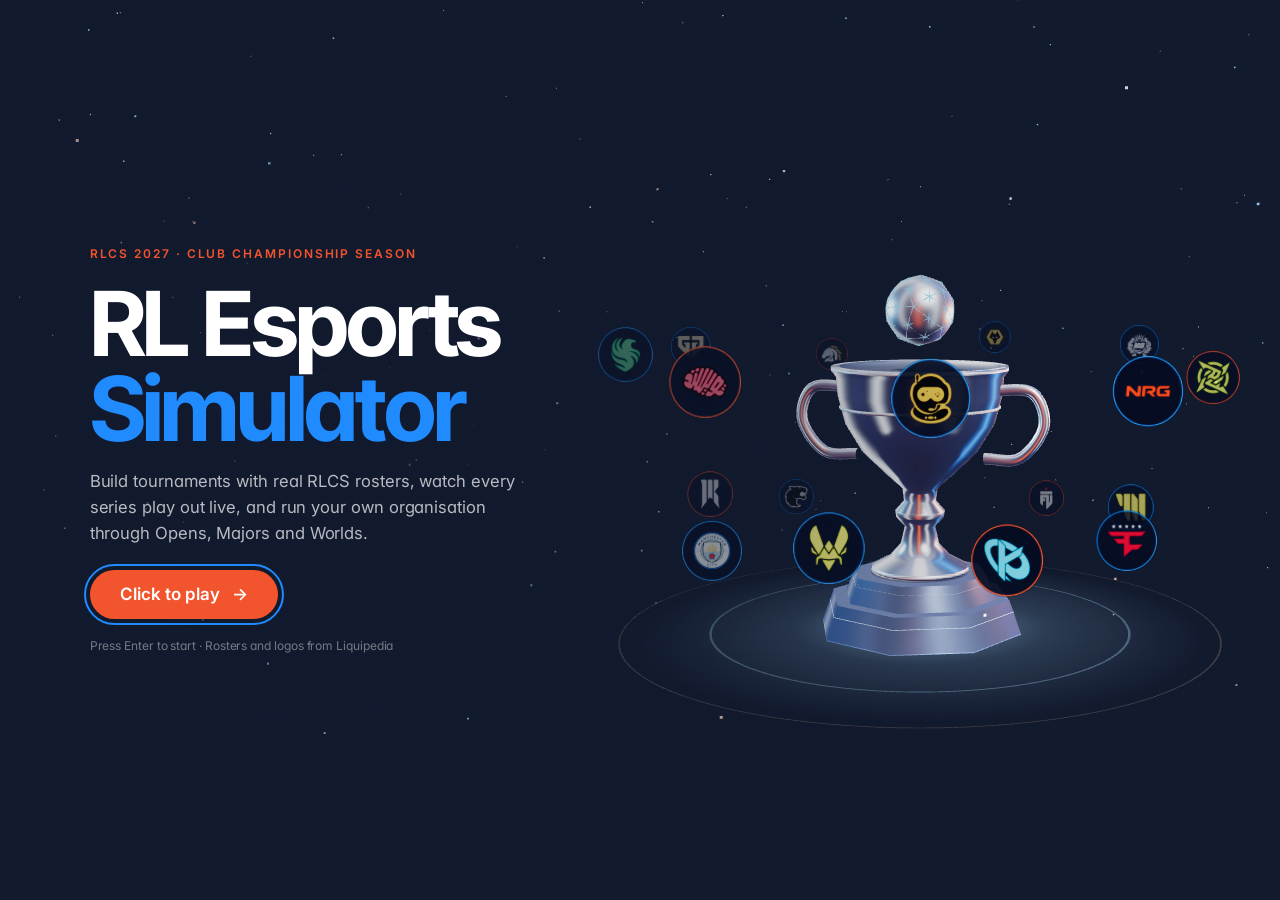
==== commit 9eadf2c2: "Menu everywhere: home carries the navigation, other pages share the menu style Home: the page is now" ====
--- a/index.html
+++ b/index.html
@@ -27,7 +27,7 @@
       <span class="brand-mark">RL</span>
       <span class="brand-text"><strong>ESPORTS</strong><small>SIMULATOR</small></span>
     </a>
-    <nav class="topnav" aria-label="Main"><button data-action="nav" data-v="home">Simulators</button><button data-action="nav" data-v="career">Career</button><button data-action="nav" data-v="teams">Teams</button></nav>
+    <nav class="topnav" aria-label="Main"><button data-action="nav" data-v="home">Main menu</button><button data-action="nav" data-v="career">Career</button><button data-action="nav" data-v="teams">Teams</button></nav>
     <div class="topbar-actions">
       <button class="icon-btn" data-action="open-guide" title="How it works" aria-label="How it works">?</button>
       <button class="icon-btn" data-action="sfx-toggle" id="sfxBtn" title="Sound effects" aria-label="Sound effects on" aria-pressed="true">🔊</button>
--- a/css/styles.css
+++ b/css/styles.css
@@ -3346,3 +3346,120 @@
   .hub-cards { grid-template-columns: 1fr; }
 }
 @media (prefers-reduced-motion: reduce) { .hb-bars, .hub-fig-svg { animation: none; } .hub-feat, .hub-panel { animation: none; } }
+/* ----- hub sub-menus: header with breadcrumbs, and a grid of menu tiles ----- */
+.hub-feat.swap { animation: hubIn .3s ease-out both; }
+.hub-head { display: flex; align-items: flex-end; justify-content: space-between; gap: 16px; flex-wrap: wrap; animation: hubIn .3s ease-out both; }
+.hh-crumbs { display: flex; align-items: center; gap: 8px; font: 700 12px var(--font); letter-spacing: .14em; text-transform: uppercase; color: rgba(255,255,255,.7); }
+.hh-crumbs button { padding: 0; border: 0; background: none; color: inherit; font: inherit; letter-spacing: inherit; text-transform: inherit; cursor: pointer; }
+.hh-crumbs button:hover { color: #fff; text-decoration: underline; }
+.hh-crumbs b { color: color-mix(in srgb, var(--hc) 70%, #fff); }
+.hh-crumbs i { font-style: normal; opacity: .5; }
+.hh-title { margin: 4px 0 0; font: italic 800 clamp(36px, 4.6vw, 64px)/.92 var(--cond); text-transform: uppercase; }
+.hh-sub { margin: 6px 0 0; font-size: 14px; color: rgba(235,242,255,.8); max-width: 70ch; }
+.hh-right { display: flex; align-items: center; gap: 10px; flex-wrap: wrap; }
+.hh-tool .season-pick { color: #fff; }
+.hh-tool .select { background-color: rgba(10,16,40,.8); color: #fff; border-color: rgba(255,255,255,.2); }
+.hh-back { display: inline-flex; align-items: center; gap: 8px; padding: 8px 14px; border: 1px solid rgba(255,255,255,.2); border-radius: 3px; background: rgba(10,16,40,.7); color: #fff; font: italic 700 17px/1 var(--cond); text-transform: uppercase; cursor: pointer; }
+.hh-back:hover, .hh-back:focus-visible { background: #fff; color: #10204f; }
+.hub kbd { display: inline-grid; place-items: center; min-width: 22px; height: 22px; padding: 0 5px; border-radius: 11px; background: rgba(255,255,255,.9); color: #0b1230; font: 800 11px var(--font); font-style: normal; }
+.hub-grid { flex: 1; display: grid; grid-template-columns: repeat(auto-fill, minmax(min(100%, 210px), 1fr)); grid-auto-rows: 128px; grid-auto-flow: dense; gap: 10px; align-content: start; }
+.hub-empty { color: rgba(255,255,255,.7); }
+.mt { position: relative; overflow: hidden; display: flex; flex-direction: column; justify-content: flex-end; gap: 4px; padding: 14px 16px; text-align: left; color: #fff; text-decoration: none; border: 0; border-bottom: 4px solid transparent; cursor: pointer;
+  background: linear-gradient(150deg, color-mix(in srgb, var(--c) 58%, #0b1230) 0%, color-mix(in srgb, var(--c) 18%, #0a1030) 60%, #080c22 100%); background-size: cover; background-position: center;
+  box-shadow: 0 14px 30px -18px rgba(0,0,0,.8); transition: transform .14s, box-shadow .14s, border-color .14s; animation: mtIn .3s calc(min(var(--i), 12) * 20ms) ease-out both; }
+.hub.lvl-search .mt, .hub.lvl-search .hub-head { animation: none; }
+@keyframes mtIn { from { opacity: 0; transform: translateY(10px); } to { opacity: 1; transform: none; } }
+.mt.big { grid-column: span 2; grid-row: span 2; padding: 20px 22px; }
+.mt-mono { position: absolute; right: -4px; top: -6px; font: italic 800 74px/1 var(--cond); color: transparent; -webkit-text-stroke: 1.5px rgba(255,255,255,.22); white-space: nowrap; pointer-events: none; }
+.mt.big .mt-mono { font-size: 150px; top: -14px; }
+.mt.has-art .mt-mono { display: none; }
+.mt-txt { position: relative; display: flex; flex-direction: column; gap: 4px; min-width: 0; }
+.mt-txt b { font: italic 800 clamp(20px, 1.8vw, 26px)/.95 var(--cond); text-transform: uppercase; overflow-wrap: anywhere; }
+.mt.big .mt-txt b { font-size: clamp(30px, 3vw, 46px); }
+.mt-txt small { font-size: 12.5px; line-height: 1.35; color: rgba(235,242,255,.82); display: -webkit-box; -webkit-line-clamp: 2; -webkit-box-orient: vertical; overflow: hidden; }
+.mt.big .mt-txt small { font-size: 14px; -webkit-line-clamp: 3; }
+.mt-badges { position: relative; display: flex; flex-wrap: wrap; gap: 6px; margin-bottom: auto; }
+.mt-hero { position: relative; margin-bottom: auto; }
+.mt-go { position: absolute; right: 14px; bottom: 10px; font: 800 28px/1 var(--font); opacity: .7; }
+.mt:hover, .mt:focus-visible { transform: translateY(-3px) scale(1.015); border-bottom-color: #ff8a1f; box-shadow: 0 0 0 3px #fff, 0 20px 36px -16px rgba(0,0,0,.9); outline: none; z-index: 1; }
+.mt:disabled { cursor: not-allowed; filter: grayscale(.7); opacity: .6; }
+.mt:disabled:hover { transform: none; box-shadow: none; border-bottom-color: transparent; }
+.hub-tab.in { box-shadow: inset 0 0 0 2px var(--tc); }
+.hub.lvl-sub, .hub.lvl-deep, .hub.lvl-search { gap: 18px; }
+@media (max-width: 720px) {
+  .hub-grid { grid-template-columns: 1fr 1fr; grid-auto-rows: 118px; order: 2; }
+  .hub-head { order: 1; }
+  .hub.lvl-sub .hub-tabs, .hub.lvl-deep .hub-tabs, .hub.lvl-search .hub-tabs { order: 0; }
+  .hub.lvl-sub .hub-foot, .hub.lvl-deep .hub-foot, .hub.lvl-search .hub-foot { order: 3; }
+  .hub.lvl-sub, .hub.lvl-deep, .hub.lvl-search { display: flex; }
+  .mt.big { grid-row: span 2; }
+  .mt-mono { font-size: 54px; } .mt.big .mt-mono { font-size: 100px; }
+  .mt-txt b { font-size: 18px; } .mt.big .mt-txt b { font-size: 28px; }
+}
+
+/* ================= the home page IS the menu: its own top bar, tabs and credits ================= */
+html.menu-home .topbar, html.menu-home .site-footer { display: none; }
+html.menu-home .app { padding-block: 12px; max-width: none; }
+html.menu-home .home.hubbed { max-width: 1600px; }
+html.menu-home .hub { min-height: calc(100vh - 24px); min-height: calc(100dvh - 24px); }
+.hub-top { display: flex; align-items: center; justify-content: space-between; gap: 12px; }
+.hub-brand { display: inline-flex; align-items: center; gap: 10px; padding: 0; border: 0; background: none; color: #fff; cursor: pointer; }
+.hub-brand .brand-mark { width: 38px; height: 38px; border-radius: 50%; display: grid; place-items: center; background: #fff; color: #0b1230; font: italic 800 17px/1 var(--cond); }
+.hub-brand b { font: italic 800 clamp(22px, 2.2vw, 30px)/1 var(--cond); letter-spacing: .01em; }
+.hub-brand em { font-style: italic; font-weight: 700; opacity: .65; font-size: .7em; letter-spacing: .08em; }
+.hub-top-r { display: flex; gap: 6px; }
+.hub-ico { width: 38px; height: 38px; display: grid; place-items: center; border: 1px solid rgba(255,255,255,.18); border-radius: 3px; background: rgba(10,16,40,.6); color: #fff; font-size: 16px; cursor: pointer; }
+.hub-ico:hover, .hub-ico:focus-visible { background: #fff; color: #10204f; }
+.hub-credits { margin: 0; font-size: 11.5px; color: rgba(255,255,255,.55); }
+.hub-credits a { color: rgba(255,255,255,.8); }
+.hub-tab span { font-size: clamp(15px, 1.35vw, 22px); }
+@media (max-width: 720px) {
+  html.menu-home .app { padding: 0; }
+  html.menu-home .hub { border-radius: 0; min-height: 100dvh; }
+  .hub-top { order: -1; }
+  .hub-brand b em { display: none; }
+  .hub-credits { order: 5; }
+}
+
+/* ================= menu skin for every other page: same type, shapes and selection states ================= */
+:root { --cond: "Barlow Condensed", "Inter Tight", var(--display); --mn-pri-bg: #ffffff; --mn-pri-fg: #10204f; --mn-sel-bg: #f6f6f4; --mn-sel-fg: #1a3a96; --mn-orange: #ff8a1f; }
+@media (prefers-color-scheme: light) { :root:not([data-theme="dark"]) { --mn-pri-bg: #121a2e; --mn-pri-fg: #fff; --mn-sel-bg: #121a2e; --mn-sel-fg: #fff; } }
+:root[data-theme="light"] { --mn-pri-bg: #121a2e; --mn-pri-fg: #fff; --mn-sel-bg: #121a2e; --mn-sel-fg: #fff; }
+/* backdrop: the menu's neon stage, quietly, behind the dark pages (event pages keep their own palette) */
+@media (prefers-color-scheme: dark) { html:not(.ev):not([data-theme="light"]) body { background: radial-gradient(60% 40% at 50% 105%, rgba(255,45,120,.16), transparent 70%) fixed, radial-gradient(45% 50% at 12% 0%, rgba(70,110,255,.20), transparent 70%) fixed, radial-gradient(40% 45% at 92% 0%, rgba(255,60,130,.12), transparent 70%) fixed, linear-gradient(180deg, #0a1030, #0c0b26 55%, #06071a) fixed; } }
+html[data-theme="dark"]:not(.ev) body { background: radial-gradient(60% 40% at 50% 105%, rgba(255,45,120,.16), transparent 70%) fixed, radial-gradient(45% 50% at 12% 0%, rgba(70,110,255,.20), transparent 70%) fixed, radial-gradient(40% 45% at 92% 0%, rgba(255,60,130,.12), transparent 70%) fixed, linear-gradient(180deg, #0a1030, #0c0b26 55%, #06071a) fixed; }
+/* top bar: a menu header with tab-style navigation */
+html body .topbar { background: rgba(6, 9, 26, .82); backdrop-filter: blur(10px); border-bottom: 1px solid rgba(255,255,255,.08); }
+html body .brand-text strong { font: italic 800 20px/1 var(--cond); letter-spacing: .02em; }
+html body .brand-text small { font: italic 700 11px/1 var(--cond); letter-spacing: .2em; }
+html body .brand-mark { border-radius: 50%; font: italic 800 15px/1 var(--cond); }
+html body .topnav { gap: 4px; }
+html body .topnav button { font: italic 800 19px/1 var(--cond); text-transform: uppercase; letter-spacing: .02em; padding: 10px 18px; border-radius: 0; border-bottom: 4px solid transparent; color: rgba(235,242,255,.8); background: rgba(28,38,72,.55); }
+html body .topnav button:hover:not(.active) { background: rgba(48,62,110,.8); color: #fff; }
+html body .topnav button.active { background: #f6f6f4; color: #1a3a96; border-bottom-color: var(--mn-orange); }
+html body .topnav button.active::after { display: none; }
+html body .icon-btn { border-radius: 3px; }
+/* headings: italic, condensed, uppercase */
+html body .page-head h1, html body .modal-head h2, html body .fc-h, html body .tile-head h2, html body .tile-head h3, html body .tp-sec-head h2, html body .tp-sec-head h3 { font-family: var(--cond); font-style: italic; font-weight: 800; text-transform: uppercase; letter-spacing: .005em; }
+html body .page-head h1 { font-size: clamp(34px, 4.4vw, 58px); line-height: .92; }
+html body .tile-head h2, html body .tile-head h3 { font-size: clamp(22px, 2.2vw, 30px); line-height: .95; }
+html body .modal-head h2 { font-size: 30px; line-height: .95; }
+html body .page-head { border-bottom: 0; position: relative; padding-bottom: 14px; }
+html body .page-head::after { content: ""; position: absolute; left: 0; bottom: 0; width: 72px; height: 4px; background: var(--mn-orange); }
+html body .tile-kicker, html body .eyebrow { font-family: var(--font); font-weight: 700; letter-spacing: .16em; }
+/* panels: sharp-cornered dark glass, like menu tiles */
+html body .tile, html body .fc-panel, html body .table-card { border-radius: 4px; }
+html body .modal { border-radius: 4px; }
+html body .pill, html body .chip { border-radius: 3px; }
+html body .input, html body .select { border-radius: 3px; }
+/* buttons: menu buttons, the primary one white with the orange bar */
+html body .btn { border-radius: 3px; font-family: var(--cond); font-style: italic; font-weight: 700; font-size: 17px; text-transform: uppercase; letter-spacing: .03em; }
+html body .btn.sm { font-size: 15px; } html body .btn.xs { font-size: 13.5px; }
+html body .btn.primary { background: var(--mn-pri-bg); color: var(--mn-pri-fg); border-color: transparent; box-shadow: inset 0 -4px 0 var(--mn-orange); }
+html body .btn.primary:hover:not(:disabled) { background: var(--mn-pri-bg); color: var(--mn-pri-fg); filter: brightness(.94); }
+/* segmented controls and tabs: the selected one is the white tile with the orange bar */
+html body .seg { border-radius: 0; padding: 0; gap: 3px; background: transparent; border: 0; }
+html body .seg button, html body .tabs button { border-radius: 0; font: italic 700 16px/1 var(--cond); text-transform: uppercase; letter-spacing: .02em; padding: 9px 13px; background: rgba(28,38,72,.55); color: var(--text-2); border-bottom: 3px solid transparent; }
+:root[data-theme="light"] body .seg button, :root[data-theme="light"] body .tabs button { background: rgba(20,40,100,.06); }
+html body .seg button:hover:not(.active), html body .tabs button:hover:not(.active) { color: var(--text); }
+html body .seg button.active, html body .seg button.active:hover, html body .tabs button.active { background: var(--mn-sel-bg) !important; color: var(--mn-sel-fg) !important; border-bottom-color: var(--mn-orange); box-shadow: none; }
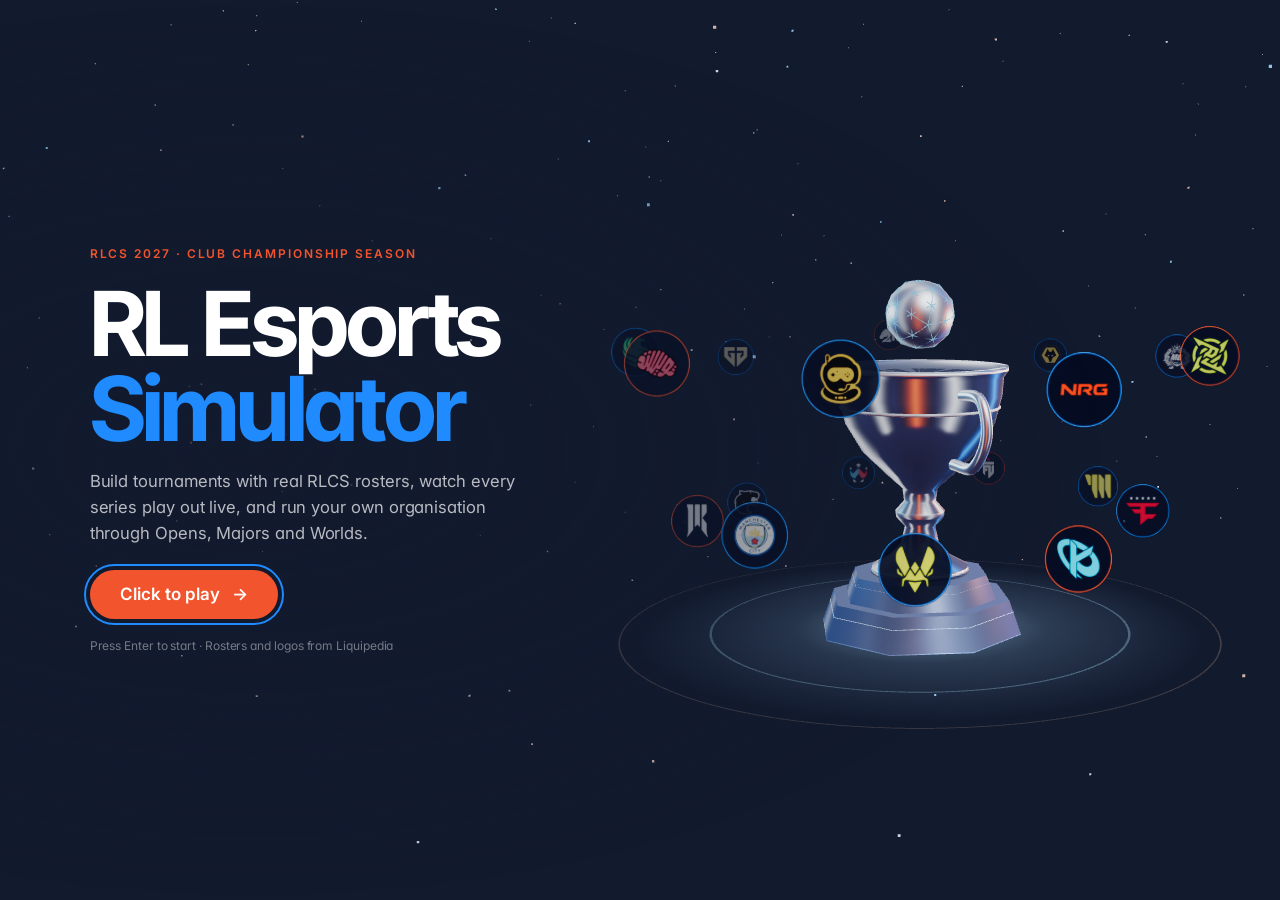
==== commit 69105278: "Accounts: sign in with e-mail (Firebase Auth) and sync all saves across devices (Firestore), with fi" ====
--- a/index.html
+++ b/index.html
@@ -29,6 +29,7 @@
     </a>
     <nav class="topnav" aria-label="Main"><button data-action="nav" data-v="home">Main menu</button><button data-action="nav" data-v="career">Career</button><button data-action="nav" data-v="teams">Teams</button></nav>
     <div class="topbar-actions">
+      <button class="icon-btn acct-btn" data-action="account" title="Account" aria-label="Account">👤</button>
       <button class="icon-btn" data-action="open-guide" title="How it works" aria-label="How it works">?</button>
       <button class="icon-btn" data-action="sfx-toggle" id="sfxBtn" title="Sound effects" aria-label="Sound effects on" aria-pressed="true">🔊</button>
       <button class="icon-btn" data-action="open-settings" title="Settings" aria-label="Settings">⚙</button>
@@ -66,6 +67,8 @@
 <script src="js/sidebrand.js"></script>
 <script src="js/nations.js"></script>
   <script src="js/births.js"></script>
+  <script src="js/firebase-config.js"></script>
+  <script src="js/account.js"></script>
   <script src="js/career.js"></script>
   <script src="js/app.js"></script>
   <script src="js/hero.js"></script>
--- a/css/styles.css
+++ b/css/styles.css
@@ -3422,8 +3422,7 @@
 }
 
 /* ================= menu skin for every other page: same type, shapes and selection states ================= */
-:root { --cond: "Barlow Condensed", "Inter Tight", var(--display); --mn-pri-bg: #ffffff; --mn-pri-fg: #10204f; --mn-sel-bg: #f6f6f4; --mn-sel-fg: #1a3a96; --mn-orange: #ff8a1f; }
-@media (prefers-color-scheme: light) { :root:not([data-theme="dark"]) { --mn-pri-bg: #121a2e; --mn-pri-fg: #fff; --mn-sel-bg: #121a2e; --mn-sel-fg: #fff; } }
+:root { --mn-hl: #ff8a1f; --cond: "Barlow Condensed", "Inter Tight", var(--display); --mn-pri-bg: #ffffff; --mn-pri-fg: #10204f; --mn-sel-bg: #f6f6f4; --mn-sel-fg: #1a3a96; --mn-orange: var(--mn-hl); }
 :root[data-theme="light"] { --mn-pri-bg: #121a2e; --mn-pri-fg: #fff; --mn-sel-bg: #121a2e; --mn-sel-fg: #fff; }
 /* backdrop: the menu's neon stage, quietly, behind the dark pages (event pages keep their own palette) */
 @media (prefers-color-scheme: dark) { html:not(.ev):not([data-theme="light"]) body { background: radial-gradient(60% 40% at 50% 105%, rgba(255,45,120,.16), transparent 70%) fixed, radial-gradient(45% 50% at 12% 0%, rgba(70,110,255,.20), transparent 70%) fixed, radial-gradient(40% 45% at 92% 0%, rgba(255,60,130,.12), transparent 70%) fixed, linear-gradient(180deg, #0a1030, #0c0b26 55%, #06071a) fixed; } }
@@ -3463,3 +3462,546 @@
 :root[data-theme="light"] body .seg button, :root[data-theme="light"] body .tabs button { background: rgba(20,40,100,.06); }
 html body .seg button:hover:not(.active), html body .tabs button:hover:not(.active) { color: var(--text); }
 html body .seg button.active, html body .seg button.active:hover, html body .tabs button.active { background: var(--mn-sel-bg) !important; color: var(--mn-sel-fg) !important; border-bottom-color: var(--mn-orange); box-shadow: none; }
+/* the home menu fills the whole screen, edge to edge */
+html.menu-home .app { padding: 0 !important; margin: 0; max-width: none; width: 100%; }
+html.menu-home .home.hubbed { max-width: none; width: 100%; gap: 0; padding: 0; }
+html.menu-home .hub { border-radius: 0; box-shadow: none; min-height: 100vh; min-height: 100dvh; padding: clamp(16px, 2.2vw, 36px) clamp(16px, 3vw, 56px) 14px; }
+html.menu-home .hub-feat { min-height: clamp(280px, 50vh, 600px); }
+html.menu-home .hub-promo { min-height: clamp(320px, 50vh, 600px); }
+html.menu-home .hub-fig-svg { max-width: clamp(200px, 14vw, 300px); max-height: 52vh; }
+html.menu-home .hf-title { font-size: clamp(32px, min(3.6vw, 7vh), 76px); }
+html.menu-home .hf-text { font-size: clamp(14px, 1.6vh, 17px); }
+html.menu-home .hub-tab { height: clamp(70px, 8.5vh, 96px); }
+html.menu-home .hub-grid { grid-auto-rows: clamp(118px, 13vh, 170px); }
+@media (max-width: 720px) { html.menu-home .hub-feat, html.menu-home .hub-promo { min-height: 0; } html.menu-home .hub-promo { min-height: 190px; } html.menu-home .hub-tab { height: 64px; } }
+/* ----- overview aids: grouped tabs with counts, an "inside" list in the preview, sub-menu sections ----- */
+.hub-tabs { display: flex; gap: 14px; grid-auto-flow: initial; }
+.htg { flex: var(--n) 1 0; min-width: 0; display: flex; flex-direction: column; gap: 6px; }
+.htg-l { font: 800 11px var(--font); letter-spacing: .18em; text-transform: uppercase; color: rgba(255,255,255,.6); padding-left: 2px; border-left: 3px solid var(--mn-hl); padding-left: 8px; }
+.htg-tabs { display: grid; grid-auto-flow: column; grid-auto-columns: minmax(0, 1fr); gap: 4px; }
+.hub-tab { flex-direction: column; align-items: flex-start; justify-content: center; gap: 4px; }
+.hub-tab small { position: relative; z-index: 1; font: 600 11.5px var(--font); letter-spacing: .02em; opacity: .7; white-space: nowrap; }
+.hub-tab.on small { opacity: .8; }
+.hf-copy { gap: 8px; }
+.hub-feat { grid-template-columns: minmax(0, 1fr) minmax(0, 1fr); align-items: stretch; }
+.hf-list { display: flex; flex-direction: column; gap: 4px; min-width: 0; align-self: center; }
+.hf-list-h { font: 800 11px var(--font); letter-spacing: .18em; text-transform: uppercase; color: rgba(255,255,255,.6); margin-bottom: 4px; }
+.hf-item { display: grid; grid-template-columns: 44px minmax(0, 1fr) auto; grid-template-rows: auto auto; column-gap: 12px; align-items: center; padding: 8px 12px 8px 8px; border: 0; border-left: 3px solid var(--c); background: rgba(255,255,255,.05); color: #fff; text-align: left; text-decoration: none; cursor: pointer; transition: background .12s, transform .12s; }
+.hf-item i { grid-row: span 2; display: grid; place-items: center; height: 36px; font: italic 800 15px/1 var(--cond); font-style: normal; background: color-mix(in srgb, var(--c) 55%, #0b1230); overflow: hidden; }
+.hf-item b { font: italic 800 17px/1.05 var(--cond); text-transform: uppercase; overflow: hidden; text-overflow: ellipsis; white-space: nowrap; }
+.hf-item small { grid-column: 2; font-size: 12px; color: rgba(235,242,255,.7); overflow: hidden; text-overflow: ellipsis; white-space: nowrap; }
+.hf-item small:empty { display: none; }
+.hf-item > span { grid-column: 3; grid-row: 1 / span 2; font-weight: 800; opacity: .6; }
+.hf-item:hover, .hf-item:focus-visible { background: #fff; color: #10204f; transform: translateX(3px); outline: none; }
+.hf-item:hover small, .hf-item:focus-visible small { color: #3a4466; }
+.hf-item:disabled { opacity: .5; cursor: not-allowed; }
+.hf-more { border-left-color: var(--mn-hl); background: rgba(255,138,31,.12); }
+.mg { display: flex; flex-direction: column; gap: 8px; }
+.mg + .mg { margin-top: 6px; }
+.mg-h { margin: 0; display: flex; align-items: center; gap: 10px; font: 800 12px var(--font); letter-spacing: .18em; text-transform: uppercase; color: rgba(255,255,255,.75); }
+.mg-h::after { content: ""; flex: 1; height: 1px; background: rgba(255,255,255,.14); }
+.mg-h span { display: inline-grid; place-items: center; min-width: 22px; height: 20px; padding: 0 6px; border-radius: 10px; background: rgba(255,255,255,.12); letter-spacing: 0; }
+.hub-hint b { color: #fff; }
+@media (max-width: 1000px) { .hf-list { display: flex; } .hub-feat { grid-template-columns: 1fr; } }
+@media (max-width: 720px) {
+  .hub-tabs { display: flex; overflow-x: auto; gap: 10px; }
+  .htg { flex: 0 0 auto; }
+  .htg-tabs { grid-auto-columns: 128px; }
+  .hf-list .hf-item:nth-of-type(n+4):not(.hf-more) { display: none; }
+  .hub-hint:first-child { display: inline-flex; }
+}
+.hp-eye { display: inline-block; align-self: flex-start; margin-bottom: 8px; padding: 3px 8px; background: #11183a; color: #fff; font: 800 10.5px var(--font); letter-spacing: .18em; text-transform: uppercase; }
+
+/* ================= tournament + career pages: the menu's look ================= */
+html:is([data-view="tournament"], [data-view="career"], [data-view="setup"], [data-view="teams"], [data-view="team"]) { --mn-panel: linear-gradient(150deg, rgba(255,255,255,.07), rgba(6,9,26,.55) 70%); --mn-acc: var(--e1, var(--mn-hl)); }
+/* the neon stage behind everything: light bars and LED dots over the page (and over event palettes) */
+html:is([data-view="tournament"], [data-view="career"], [data-view="setup"], [data-view="teams"], [data-view="team"]) body::after { content: ""; position: fixed; inset: 0; z-index: 0; pointer-events: none;
+  background: linear-gradient(90deg, transparent 0 9%, rgba(255,60,130,.13) 9.4%, transparent 10.4%, transparent 22%, rgba(90,130,255,.13) 22.3%, transparent 23.3%, transparent 74%, rgba(255,60,130,.10) 74.4%, transparent 75.2%, transparent 91%, rgba(90,130,255,.13) 91.4%, transparent 92.2%),
+    radial-gradient(circle, rgba(255,80,150,.5) 1.4px, transparent 2.2px) 0 0 / 14px 14px;
+  -webkit-mask-image: radial-gradient(120% 70% at 50% 0%, transparent 40%, #000 100%); mask-image: radial-gradient(120% 70% at 50% 0%, transparent 40%, #000 100%); opacity: .55; }
+html:is([data-view="tournament"], [data-view="career"], [data-view="setup"], [data-view="teams"], [data-view="team"]) .app, html:is([data-view="tournament"], [data-view="career"], [data-view="setup"], [data-view="teams"], [data-view="team"]) .topbar { position: relative; z-index: 1; }
+html:is([data-view="tournament"], [data-view="career"], [data-view="setup"], [data-view="teams"], [data-view="team"]) .topbar { position: sticky; z-index: 40; }
+html:is([data-view="tournament"], [data-view="career"], [data-view="setup"], [data-view="teams"], [data-view="team"]) .site-footer { display: none; }
+html:is([data-view="tournament"], [data-view="career"], [data-view="setup"], [data-view="teams"], [data-view="team"]) .app { max-width: 1600px; }
+
+/* panels → menu tiles: sharp, glassy, with the coloured bar on the left */
+html:is([data-view="tournament"], [data-view="setup"], [data-view="teams"], [data-view="team"]) body .tile, html:is([data-view="tournament"], [data-view="setup"], [data-view="teams"], [data-view="team"]) body .table-card { border-radius: 2px; background: var(--mn-panel); border: 1px solid rgba(255,255,255,.08); box-shadow: inset 3px 0 0 var(--mn-acc), 0 18px 36px -22px rgba(0,0,0,.8); }
+html:is([data-view="tournament"], [data-view="setup"], [data-view="teams"], [data-view="team"]) body .table-card { box-shadow: inset 3px 0 0 color-mix(in srgb, var(--mn-acc) 60%, transparent); }
+/* little section labels with a rule, like the menu's sub-menu sections */
+html:is([data-view="tournament"], [data-view="career"], [data-view="setup"], [data-view="teams"], [data-view="team"]) body :is(.tile-kicker, .b-section-title, .mc-label, .fc-sec-h) { display: flex; align-items: center; gap: 10px; font: 800 11.5px var(--font); letter-spacing: .18em; text-transform: uppercase; color: rgba(235,242,255,.72); }
+html:is([data-view="tournament"], [data-view="career"], [data-view="setup"], [data-view="teams"], [data-view="team"]) body :is(.tile-kicker, .b-section-title)::after { content: ""; flex: 1; height: 1px; background: rgba(255,255,255,.14); }
+html:is([data-view="tournament"], [data-view="setup"], [data-view="teams"], [data-view="team"]) body .b-section-title { margin: 22px 0 10px; }
+/* the page header: breadcrumb above a big title, back button like the menu's */
+html:is([data-view="tournament"], [data-view="setup"], [data-view="teams"], [data-view="team"]) body .page-head { padding: 18px 22px; background: var(--mn-panel); border-radius: 2px; box-shadow: inset 4px 0 0 var(--mn-acc); }
+html:is([data-view="tournament"], [data-view="setup"], [data-view="teams"], [data-view="team"]) body .page-head::before { content: "Main menu  ›  " attr(data-crumb); position: absolute; left: 22px; top: 8px; font: 800 10.5px var(--font); letter-spacing: .18em; text-transform: uppercase; color: rgba(235,242,255,.6); white-space: pre; }
+html:is([data-view="tournament"], [data-view="setup"], [data-view="teams"], [data-view="team"]) body .page-head::after { display: none; }
+html:is([data-view="tournament"], [data-view="career"], [data-view="setup"], [data-view="teams"], [data-view="team"]) body :is(.page-head, .fc-top, .cs-title) > .btn.sm:first-child { background: rgba(10,16,40,.7); border: 1px solid rgba(255,255,255,.2); color: #fff; }
+html:is([data-view="tournament"], [data-view="career"], [data-view="setup"], [data-view="teams"], [data-view="team"]) body :is(.page-head, .fc-top, .cs-title) > .btn.sm:first-child:hover { background: #fff; color: #10204f; }
+/* stage tabs (Group stage / Playoffs …) → the menu's big tabs */
+html:is([data-view="tournament"], [data-view="setup"], [data-view="teams"], [data-view="team"]) body .tabs { gap: 4px; }
+html:is([data-view="tournament"], [data-view="setup"], [data-view="teams"], [data-view="team"]) body .tabs button { min-width: 150px; height: 56px; padding: 0 18px; text-align: left; font-size: 21px; background: rgba(28,38,72,.82); color: #fff; border-bottom: 5px solid transparent; }
+html:is([data-view="tournament"], [data-view="setup"], [data-view="teams"], [data-view="team"]) body .tabs button:hover:not(.active) { background: rgba(48,62,110,.92); transform: translateY(-2px); }
+html:is([data-view="tournament"], [data-view="setup"], [data-view="teams"], [data-view="team"]) body .tabs button.active { background: #f6f6f4 !important; color: #1a3a96 !important; border-bottom-color: var(--mn-hl); transform: translateY(-3px); }
+/* fixtures → menu tiles: sharp cards that light up with the white outline and the orange bar */
+html:is([data-view="tournament"], [data-view="setup"], [data-view="teams"], [data-view="team"]) body .fx { border-radius: 2px; background: linear-gradient(150deg, rgba(255,255,255,.06), rgba(6,9,26,.5)); border: 1px solid rgba(255,255,255,.08); border-bottom: 3px solid transparent; transition: transform .14s, box-shadow .14s, border-color .14s; }
+html:is([data-view="tournament"], [data-view="setup"], [data-view="teams"], [data-view="team"]) body .fx:hover, html:is([data-view="tournament"], [data-view="setup"], [data-view="teams"], [data-view="team"]) body .fx:focus-visible { transform: translateY(-2px); border-bottom-color: var(--mn-hl); box-shadow: 0 0 0 2px #fff; outline: none; }
+html:is([data-view="tournament"], [data-view="setup"], [data-view="teams"], [data-view="team"]) body .fx.featured { box-shadow: inset 3px 0 0 var(--mn-hl); border-color: rgba(255,138,31,.5); }
+html:is([data-view="tournament"], [data-view="setup"], [data-view="teams"], [data-view="team"]) body .fx-top { font: 800 10.5px var(--font); letter-spacing: .14em; text-transform: uppercase; }
+html:is([data-view="tournament"], [data-view="setup"], [data-view="teams"], [data-view="team"]) body :is(table.st, table.scorecard) thead th { font: 800 10.5px var(--font); letter-spacing: .14em; text-transform: uppercase; }
+html:is([data-view="tournament"], [data-view="setup"], [data-view="teams"], [data-view="team"]) body :is(table.st, table.scorecard) tbody tr:hover td { background: rgba(255,255,255,.06); }
+html:is([data-view="tournament"], [data-view="setup"], [data-view="teams"], [data-view="team"]) body .scoreboard .sb-mid, html:is([data-view="tournament"], [data-view="setup"], [data-view="teams"], [data-view="team"]) body .sb-team b, html:is([data-view="tournament"], [data-view="setup"], [data-view="teams"], [data-view="team"]) body .sb-team .nm { font-family: var(--cond); font-style: italic; }
+html:is([data-view="tournament"], [data-view="setup"], [data-view="teams"], [data-view="team"]) body .sb-team :is(.name, .nm) { text-transform: uppercase; font-weight: 800; }
+
+/* career: the hub's own tabs and tiles in exactly the menu's style */
+html[data-view="career"] body .fc-tabs button { font: italic 800 22px/1 var(--cond); text-transform: uppercase; letter-spacing: .02em; padding: 14px 24px 10px; margin-right: 4px; border-radius: 0; background: rgba(28,38,72,.82); border-bottom: 5px solid transparent; }
+html[data-view="career"] body .fc-tabs button:hover:not(.on) { background: rgba(48,62,110,.92); }
+html[data-view="career"] body .fc-tabs button.on { background: #f6f6f4; color: #1a3a96; border-bottom-color: var(--mn-hl); }
+html[data-view="career"] body .fc-tile { border-radius: 0; background: linear-gradient(150deg, rgba(48,62,110,.95), rgba(14,20,48,.95)); border-bottom: 5px solid transparent; transition: transform .14s, box-shadow .14s; }
+html[data-view="career"] body .fc-tile b { font-family: var(--cond); font-weight: 800; text-transform: uppercase; font-size: clamp(22px, 2vw, 28px); }
+html[data-view="career"] body .fc-tile:hover { transform: translateY(-3px); box-shadow: 0 0 0 3px #fff; }
+html[data-view="career"] body .fc-tile.on { background: #f6f6f4; color: #1a3a96; border-bottom-color: var(--mn-hl); }
+html[data-view="career"] body .fc-panel { border-radius: 2px; background: linear-gradient(150deg, rgba(255,255,255,.07), rgba(6,9,26,.75) 70%); border: 1px solid rgba(255,255,255,.08); box-shadow: 0 18px 36px -22px rgba(0,0,0,.8); }
+html[data-view="career"] body .fc-h { font-family: var(--cond); font-weight: 800; text-transform: uppercase; font-size: clamp(24px, 2.4vw, 34px); line-height: .95; }
+html[data-view="career"] body :is(.cs-title h1, .fc-club b, .fc-club span) { font-family: var(--cond); font-style: italic; font-weight: 800; text-transform: uppercase; }
+html[data-view="career"] body .cs-title h1 { font-size: clamp(34px, 4.4vw, 58px); line-height: .92; }
+html:is([data-view="tournament"], [data-view="setup"], [data-view="teams"], [data-view="team"]) body .page-head { position: relative; padding-top: 30px; }
+html:is([data-view="tournament"], [data-view="setup"], [data-view="teams"], [data-view="team"]) body .page-head h1 .muted { font-family: var(--cond) !important; font-style: italic; }
+/* the old homepage ".featured" grid also matched the highlighted fixture card and squeezed it */
+.fx.featured { display: flex; gap: 6px; grid-template-columns: none; }
+html[data-view="career"] body .fc-tile.on small { color: rgba(18,26,46,.65); }
+html[data-view="career"] body .fc-tile.on .fc-tile-ico { color: #1a3a96; }
+/* setup: its columns are tiles without side padding; give them room now they are visible panels */
+html:is([data-view="setup"], [data-view="teams"]) body .tile { padding: 18px 20px; }
+/* format list: rows like menu items, the chosen format is the white tile with the orange bar */
+html[data-view="setup"] body .format-btn { border-radius: 2px; border-left: 3px solid transparent; }
+html[data-view="setup"] body .format-btn > :first-child, html[data-view="setup"] body .format-btn b { font-family: var(--cond); font-style: italic; font-weight: 800; text-transform: uppercase; font-size: 15px; line-height: 1.05; }
+html[data-view="setup"] body .format-btn:hover:not(.active) { background: rgba(255,255,255,.07); border-left-color: rgba(255,138,31,.6); }
+html[data-view="setup"] body .format-btn.active { background: #f6f6f4; color: #1a3a96; border-color: transparent; border-left-color: var(--mn-hl); box-shadow: inset 0 -3px 0 var(--mn-hl); }
+html[data-view="setup"] body .format-btn.active * { color: inherit; }
+html[data-view="setup"] body .format-btn.active small, html[data-view="setup"] body .format-btn.active span:last-child { color: #3a4466; }
+html[data-view="setup"] body :is(.team-row, .slot, .stat-card, .b-card) { border-radius: 2px; }
+/* team page: sharp menu panels and the menu's type */
+html[data-view="team"] body :is(.tp-hero, .tp-sec, .tp-player, .tp-result, .tp-season, .tp-ovr, .tp-stats > *) { border-radius: 2px; }
+html[data-view="team"] body .tp-hero { box-shadow: inset 4px 0 0 var(--tc, var(--mn-hl)); }
+html[data-view="team"] body .tp-sec { background: linear-gradient(150deg, rgba(255,255,255,.07), rgba(6,9,26,.55) 70%); border-color: rgba(255,255,255,.08); }
+html[data-view="team"] body .tp-name h1 { font-family: var(--cond); font-style: italic; font-weight: 800; text-transform: uppercase; font-size: clamp(40px, 5.4vw, 72px); line-height: .9; letter-spacing: .005em; }
+html[data-view="team"] body .tp-eyebrow { font: 800 11.5px var(--font); letter-spacing: .18em; }
+html[data-view="team"] body .tp-ovr b, html[data-view="team"] body .tp-rating, html[data-view="team"] body .tp-sovr { font-family: var(--cond); font-style: italic; font-weight: 800; }
+html[data-view="team"] body .tp-player b, html[data-view="team"] body .tp-pinfo b, html[data-view="team"] body .tp-rname b, html[data-view="team"] body .tp-season b { font-family: var(--cond); font-style: italic; font-weight: 800; text-transform: uppercase; font-size: 1.15em; }
+html[data-view="team"] body :is(.tp-result, .tp-season, .tp-player) { transition: transform .14s, box-shadow .14s; }
+html[data-view="team"] body :is(.tp-result, .tp-season, .tp-player):hover { transform: translateY(-2px); box-shadow: 0 0 0 2px rgba(255,255,255,.85); }
+/* rankings table rows light up like menu rows */
+html[data-view="teams"] body table tbody tr:hover td { background: rgba(255,255,255,.07); }
+html[data-view="teams"] body table tbody tr:hover td:first-child { box-shadow: inset 3px 0 0 var(--mn-hl); }
+html[data-view="teams"] body table tbody .tcell b, html[data-view="teams"] body table tbody td.l .nm { font-family: var(--cond); font-style: italic; font-weight: 800; text-transform: uppercase; }
+
+/* ================= modals, pop-ups and toasts: menu panels ================= */
+html body .modal-backdrop { background: radial-gradient(60% 50% at 50% 100%, rgba(255,45,120,.16), transparent 70%), rgba(4, 6, 20, .72); backdrop-filter: blur(6px); -webkit-backdrop-filter: blur(6px); }
+html body .modal { border-radius: 2px; border: 1px solid rgba(255,255,255,.1); box-shadow: inset 4px 0 0 var(--e1, var(--mn-hl)), 0 40px 90px -20px rgba(0,0,0,.8); }
+html body .modal { background: linear-gradient(160deg, #111a44 0%, #0b1030 45%, #07081a 100%); color: #eef3ff; }
+/* header: a small "menu" eyebrow over the big italic title, and the menu's square close button */
+html body .modal-head { position: relative; padding: 26px 24px 14px 26px; border-bottom: 1px solid rgba(255,255,255,.08); }
+html body .modal-head::before { content: "Menu"; position: absolute; left: 26px; top: 10px; font: 800 10px var(--font); letter-spacing: .2em; text-transform: uppercase; color: var(--e1, var(--mn-hl)); }
+html body .modal-head h2 { font-size: clamp(28px, 3vw, 38px); line-height: .92; }
+html body .modal-head p { margin-top: 6px; }
+html body .close-x { width: 38px; height: 38px; border-radius: 2px; border: 1px solid rgba(255,255,255,.2); background: rgba(10,16,40,.6); color: inherit; font-size: 20px; line-height: 1; transition: background .12s, color .12s; }
+html body .close-x:hover, html body .close-x:focus-visible { background: #fff; color: #10204f; outline: none; }
+/* footer: the menu's hint row ("Esc Close") on the left, buttons on the right */
+html body .modal-foot { position: relative; align-items: center; background: rgba(0,0,0,.22); border-top: 1px solid rgba(255,255,255,.08); padding-left: 104px; }
+html body .modal-foot::before { content: "Esc"; position: absolute; left: 22px; top: 50%; transform: translateY(-50%); display: inline-grid; place-items: center; height: 22px; padding: 0 7px; border-radius: 11px; background: rgba(255,255,255,.9); color: #0b1230; font: 800 11px var(--font); }
+html body .modal-foot::after { content: "Close"; position: absolute; left: 58px; top: 50%; transform: translateY(-50%); font: 600 13px var(--font); opacity: .8; }
+@media (max-width: 600px) { html body .modal-foot { padding-left: 16px; } html body .modal-foot::before, html body .modal-foot::after { display: none; } }
+/* contents: section labels with a rule, sharp rows that light up like menu items */
+html body .modal .field-label, html body .modal .tile-kicker, html body .modal .b-section-title { display: flex; align-items: center; gap: 10px; font: 800 11px var(--font); letter-spacing: .18em; text-transform: uppercase; opacity: .85; }
+html body .modal .field-label::after { content: ""; flex: 1; height: 1px; background: currentColor; opacity: .15; }
+html body .modal :is(.team-chip, .browse-item, .preview-round, .award, .kv, .sfx-row, .leader, .tl) { border-radius: 2px; }
+html body .modal :is(.team-chip, .browse-item) { transition: transform .12s, box-shadow .12s, background .12s; }
+html body .modal :is(.team-chip, .browse-item):hover { background: rgba(255,255,255,.07); box-shadow: inset 3px 0 0 var(--mn-hl); }
+html body .modal .kv span:first-child { font: 700 11px var(--font); letter-spacing: .14em; text-transform: uppercase; opacity: .7; }
+html body .modal .kv b { font-family: var(--cond); font-style: italic; font-weight: 800; text-transform: uppercase; font-size: 1.15em; }
+html body .modal .team-chip .name, html body .modal .browse-item b { font-family: var(--cond); font-style: italic; font-weight: 800; text-transform: uppercase; }
+html body .modal .event-banner { border-radius: 0; }
+html body .modal .champion h3, html body .modal h3 { font-family: var(--cond); font-style: italic; font-weight: 800; text-transform: uppercase; }
+/* toasts: a menu notification with the orange bar */
+html body .toast { border-radius: 2px; background: linear-gradient(150deg, #16204e, #0b1030); color: #fff; border: 1px solid rgba(255,255,255,.12); box-shadow: inset 4px 0 0 var(--mn-hl), 0 18px 40px -12px rgba(0,0,0,.7); font: italic 800 17px/1.1 var(--cond); text-transform: uppercase; letter-spacing: .02em; padding: 12px 18px 12px 20px; }
+html body .toast button { color: var(--mn-hl); font: inherit; }
+
+/* ================= live match viewer: the menu's broadcast look, each match keeping its teams' colours ================= */
+.mc { --side-a: #2f8cff; --side-b: #FF8A1F; }
+.mc .mc-label { display: inline-flex; align-items: center; gap: 8px; font: 800 11px var(--font); letter-spacing: .18em; color: rgba(235,242,255,.8); }
+.mc .mc-label::before { content: ""; width: 8px; height: 8px; border-radius: 50%; background: #ff3d5a; box-shadow: 0 0 0 3px rgba(255,61,90,.25); animation: opBlink 1.2s steps(2) infinite; }
+/* scorebug: two team tiles in the teams' own colours, the score on the white "selected" tile with the orange bar */
+.mc .scoreboard { gap: 6px; align-items: stretch; margin-top: 10px; }
+.mc .sb-team { position: relative; overflow: hidden; justify-content: center; padding: 16px 12px 14px; border-radius: 2px; isolation: isolate;
+  background: linear-gradient(135deg, color-mix(in srgb, var(--tc) 55%, #0b1230) 0%, color-mix(in srgb, var(--tc) 18%, #080c22) 70%); }
+.mc .sb-team.blue { box-shadow: inset 4px 0 0 var(--side-a); }
+.mc .sb-team.orange { box-shadow: inset -4px 0 0 var(--side-b); }
+.mc .sb-team::after { content: ""; position: absolute; inset: 0; z-index: -1; background: radial-gradient(circle, rgba(255,255,255,.22) 1.2px, transparent 1.8px) 0 0 / 12px 12px; -webkit-mask-image: linear-gradient(180deg, #000, transparent 70%); mask-image: linear-gradient(180deg, #000, transparent 70%); opacity: .5; }
+.mc .sb-team .nm { font: italic 800 clamp(20px, 2.6vw, 34px)/.95 var(--cond); text-transform: uppercase; color: #fff !important; text-shadow: 0 2px 10px rgba(0,0,0,.4); }
+.mc .sb-team .rt { color: rgba(255,255,255,.75); }
+.mc .sb-team .badge.lg { box-shadow: 0 10px 24px rgba(0,0,0,.45); }
+.mc .sb-mid { display: flex; flex-direction: column; align-items: center; justify-content: center; min-width: clamp(130px, 14vw, 190px); padding: 10px 14px; border-radius: 2px; background: #f6f6f4; color: #0d1430; box-shadow: inset 0 -5px 0 var(--mn-hl); }
+.mc .sb-score { font: italic 800 clamp(46px, 6vw, 74px)/.9 var(--cond); letter-spacing: 0; color: #0d1430; }
+.mc .sb-score .dash { color: var(--mn-hl); }
+.mc .sb-sub { font: 800 10.5px var(--font); letter-spacing: .18em; color: #3a4466; }
+/* game pips: menu labels; the live one blinks */
+.mc .game-pips { margin-top: 8px; gap: 4px; }
+.mc .game-pip { border-radius: 0; font: italic 800 13px/1 var(--cond); text-transform: uppercase; letter-spacing: .04em; padding: 6px 10px; background: rgba(28,38,72,.82); border: 0; border-bottom: 3px solid transparent; color: #fff; }
+.mc .game-pip.a { border-bottom-color: var(--side-a); } .mc .game-pip.b { border-bottom-color: var(--side-b); }
+.mc .game-pip.live { background: #f6f6f4; color: #0d1430; border-bottom-color: #ff3d5a; }
+.mc .game-pip.live::before { content: "● "; color: #ff3d5a; animation: opBlink 1.2s steps(2) infinite; }
+/* clock: a broadcast clock tile */
+.mc .clock { border-radius: 0; background: #0b1030; border: 1px solid rgba(255,255,255,.14); box-shadow: inset 0 -3px 0 var(--e1, var(--mn-hl)); font: italic 800 26px/1 var(--cond); padding: 6px 14px; min-width: 90px; }
+.mc .clock.ot { color: var(--mn-hl); }
+.mc #gameScore { font: 800 11px var(--font) !important; letter-spacing: .16em; text-transform: uppercase; }
+/* commentary: the menu's notification bar, in the event's colour */
+.mc .commentary { border-radius: 0; border: 0; text-align: left; padding: 12px 18px; background: linear-gradient(90deg, color-mix(in srgb, var(--e1, #1a2b6b) 35%, #0b1030), rgba(8,12,34,.85)); box-shadow: inset 5px 0 0 var(--e1, var(--mn-hl)); font: italic 800 clamp(17px, 1.7vw, 22px)/1.15 var(--cond); text-transform: uppercase; letter-spacing: .01em; color: #fff; }
+/* pitch: a sharp broadcast frame with HUD corners and a LIVE tag (the pitch itself keeps the event's look) */
+.mc .pitch-wrap { border-radius: 2px; border: 1px solid rgba(255,255,255,.12); box-shadow: 0 0 0 1px rgba(0,0,0,.4), 0 24px 50px -24px rgba(0,0,0,.8); }
+.mc .pitch-wrap::before { content: "● LIVE"; position: absolute; left: 10px; top: 10px; z-index: 2; padding: 4px 9px; background: #ff3d5a; color: #fff; font: italic 800 13px/1 var(--cond); letter-spacing: .06em; pointer-events: none; }
+.mc .pitch-wrap::after { content: ""; position: absolute; inset: 6px; pointer-events: none; z-index: 1;
+  background: linear-gradient(#fff, #fff) 0 0 / 22px 2px no-repeat, linear-gradient(#fff, #fff) 0 0 / 2px 22px no-repeat, linear-gradient(#fff, #fff) 100% 0 / 22px 2px no-repeat, linear-gradient(#fff, #fff) 100% 0 / 2px 22px no-repeat,
+    linear-gradient(#fff, #fff) 0 100% / 22px 2px no-repeat, linear-gradient(#fff, #fff) 0 100% / 2px 22px no-repeat, linear-gradient(#fff, #fff) 100% 100% / 22px 2px no-repeat, linear-gradient(#fff, #fff) 100% 100% / 2px 22px no-repeat; opacity: .55; }
+/* playback controls read like the menu's hint row */
+.mc .live-bar + .feed, .mc .pitch-wrap + .live-bar { margin-top: 4px; }
+.mc .pitch-wrap + .live-bar { padding: 8px; background: rgba(0,0,0,.25); border: 1px solid rgba(255,255,255,.06); }
+.mc .pitch-wrap + .live-bar .seg::before { content: "Speed"; align-self: center; margin-right: 6px; font: 800 10.5px var(--font); letter-spacing: .18em; text-transform: uppercase; opacity: .7; }
+/* feed: menu rows with the scoring side's colour bar; goals stand out as white tiles */
+.mc .feed { gap: 3px; }
+.mc .feed .ev { border-radius: 0; background: rgba(255,255,255,.04); box-shadow: inset 3px 0 0 color-mix(in srgb, var(--side-a) 70%, transparent); padding: 7px 10px; }
+.mc .feed .ev.b { box-shadow: inset 3px 0 0 color-mix(in srgb, var(--side-b) 70%, transparent); }
+.mc .feed .ev .t { font: italic 800 15px/1.2 var(--cond); color: rgba(235,242,255,.6); }
+.mc .feed .ev.goal { background: #f6f6f4; color: #0d1430; font: italic 800 16px/1.2 var(--cond); text-transform: uppercase; box-shadow: inset 5px 0 0 var(--side-a); }
+.mc .feed .ev.goal.b { background: #f6f6f4; color: #0d1430; box-shadow: inset 5px 0 0 var(--side-b); }
+.mc .feed .ev.goal .t { color: #3a4466; }
+@media (max-width: 600px) { .mc .sb-mid { min-width: 96px; padding: 8px; } .mc .sb-team { padding: 12px 6px; } }
+
+/* ================= intros + ceremonies: the menu's type, tiles and hints; every event keeps its own palette =================
+   (accent bars use the event's own colour, var(--c) / var(--a), instead of the menu orange) */
+.cut, .cer, .side-cer { --cond: "Barlow Condensed", "Inter Tight", var(--display); }
+/* --- broadcast opener --- */
+.op-live, .op-hk { border-radius: 0; font: italic 800 15px/1 var(--cond); letter-spacing: .06em; padding: 7px 12px; }
+.op-live { box-shadow: inset 0 -3px 0 var(--c); }
+.op-hk { border-left: 0; box-shadow: inset 4px 0 0 var(--c); background: rgba(0,0,0,.55); }
+.op-tick div { font: italic 800 17px/1 var(--cond); letter-spacing: .06em; }
+.op-kick { font: italic 800 clamp(16px, 1.9vw, 22px)/1 var(--cond); letter-spacing: .16em; }
+.op-cap small { font: 800 12px var(--font); letter-spacing: .24em; }
+.op-cap b { font: italic 800 clamp(34px, 5.6vw, 80px)/.92 var(--cond); }
+.s-type .op-word b { font-family: var(--cond); font-style: italic; font-weight: 800; letter-spacing: -0.01em; font-size: clamp(44px, min(15vw, calc(185vw / var(--len, 8))), 240px); }
+.s-type.m-stack .op-word b { font-size: clamp(40px, min(12vw, calc(160vw / var(--len, 8))), 190px); }
+.op-coord { border-left: 0; box-shadow: inset 5px 0 0 var(--a); border-radius: 0; }
+.op-coord b { font: italic 800 clamp(34px, 5vw, 70px)/.9 var(--cond); }
+.op-emblem .em-code { font-family: var(--cond); font-style: italic; font-weight: 800; }
+.op-tc b, .op-tc .tc-name { font-family: var(--cond); font-style: italic; font-weight: 800; }
+.mo-big, .mo-nick { font-family: var(--cond) !important; font-style: italic; font-weight: 800 !important; }
+.mo-t, .op-screen { border-radius: 0 !important; }
+/* --- city reveal --- */
+.cut-name { font-family: var(--cond); font-style: italic; font-weight: 800; letter-spacing: -0.005em; font-size: clamp(44px, min(14vw, calc(118vw / var(--len, 8))), 220px); line-height: .88; }
+.cut-kicker { display: inline-flex; align-items: center; gap: 10px; font: 800 13px var(--font); letter-spacing: .24em; }
+.cut-kicker::before { content: ""; width: 26px; height: 4px; background: var(--c); }
+.cut-hello { font: italic 700 clamp(20px, 2.4vw, 32px)/1 var(--cond); text-transform: uppercase; letter-spacing: .04em; }
+.cut-country { font: italic 800 clamp(18px, 2vw, 26px)/1 var(--cond); letter-spacing: .08em; }
+.cut-fh { display: flex; align-items: center; gap: 10px; font: 800 11.5px var(--font); letter-spacing: .2em; text-transform: uppercase; }
+.cut-team { border-radius: 0; border: 0; border-bottom: 3px solid transparent; background: rgba(8,12,34,.82); }
+.cut-team small { font: italic 800 14px/1 var(--cond); letter-spacing: .02em; text-transform: uppercase; }
+.cut-team.mine { background: #f6f6f4; color: #0d1430; border-bottom-color: var(--c); box-shadow: 0 0 30px color-mix(in srgb, var(--c) 45%, transparent); }
+.cut-note, .cut-holder, .cut-local { border-radius: 0 !important; }
+.cut-note { box-shadow: inset 3px 0 0 var(--c); font: italic 700 16px/1.1 var(--cond); text-transform: uppercase; letter-spacing: .03em; }
+.cut-day { border-radius: 0; border-color: rgba(255,255,255,.1); }
+.cut-day h3 { font-family: var(--cond); font-style: italic; font-weight: 800; text-transform: uppercase; font-size: 26px; line-height: .95; }
+.cut-day.now { background: #f6f6f4; color: #0d1430; box-shadow: inset 0 -4px 0 var(--c); }
+.cut-day.now :is(p, small, i) { color: #3a4466; }
+/* the intro's buttons: the menu's buttons with key hints; "Let's go" is the white tile in the event's colour */
+.cut-ui button { border-radius: 0; min-height: 44px; display: inline-flex; align-items: center; gap: 8px; font: italic 800 18px/1 var(--cond) !important; text-transform: uppercase; letter-spacing: .03em; background: rgba(8,12,34,.8); }
+.cut-ui .cut-skip::before { content: "Esc"; display: inline-grid; place-items: center; height: 20px; padding: 0 6px; border-radius: 10px; background: rgba(255,255,255,.9); color: #0b1230; font: 800 10.5px var(--font); font-style: normal; }
+.cut-ui .cut-go { background: #f6f6f4 !important; color: #0d1430 !important; border: 0 !important; box-shadow: inset 0 -5px 0 var(--c); }
+.cut-ui .cut-go::before { content: "⏎"; display: inline-grid; place-items: center; height: 20px; min-width: 22px; padding: 0 5px; border-radius: 10px; background: #0d1430; color: #fff; font: 800 11px var(--font); font-style: normal; }
+/* --- ceremonies --- */
+.cer-ui { background: linear-gradient(0deg, rgba(4,6,18,.92), rgba(4,6,18,.55)); }
+.cer-steps { gap: 4px; }
+.cer-steps span { padding: 9px 14px 7px; border: 0; border-bottom: 4px solid transparent; background: rgba(28,38,72,.7); font: italic 800 15px/1 var(--cond); letter-spacing: .04em; color: rgba(255,255,255,.5); }
+.cer-steps span.seen { color: rgba(255,255,255,.8); }
+.cer-steps span.on { background: #f6f6f4; color: #0d1430; border-bottom-color: var(--c3); }
+.cer-btns button { border-radius: 0; display: inline-flex; align-items: center; gap: 8px; font: italic 800 17px/1 var(--cond); text-transform: uppercase; letter-spacing: .03em; background: rgba(8,12,34,.8); }
+.cer-btns .cer-next { background: #f6f6f4; color: #0d1430; border-color: transparent; box-shadow: inset 0 -4px 0 var(--c3); }
+.cer-btns .cer-next::before { content: "⏎"; display: inline-grid; place-items: center; height: 20px; min-width: 22px; border-radius: 10px; background: #0d1430; color: #fff; font: 800 11px var(--font); }
+.cer-btns .cer-skip::before { content: "Esc"; display: inline-grid; place-items: center; height: 20px; padding: 0 6px; border-radius: 10px; background: rgba(255,255,255,.9); color: #0b1230; font: 800 10.5px var(--font); }
+.cer-rec { border-radius: 0; background: #ff3d5a; font: italic 800 15px/1 var(--cond); letter-spacing: .06em; }
+.cer-rec i { background: #fff; }
+/* big words in the menu's condensed italic */
+.side-cer :is(.sc-fhead h2, .sc-word, .sc-tname, .sc-mname, .sc-name, .cer-goal-title, .sc-sn) { font-family: var(--cond) !important; font-style: italic; font-weight: 800 !important; }
+.side-cer .sc-label { border-radius: 0; font: italic 800 clamp(15px, 2.2vmin, 21px) var(--cond); letter-spacing: .1em; box-shadow: inset 4px 0 0 var(--c3); }
+/* the final: team panels as tiles, the score on the white tile with the event-coloured bar */
+.side-cer .sc-side { border-radius: 0; }
+.side-cer .sc-score { padding: 6px 22px 10px; background: #f6f6f4; color: #0d1430; box-shadow: inset 0 -6px 0 var(--c3); font-family: var(--cond); font-style: italic; }
+.side-cer .sc-score i { opacity: 1; color: var(--c3); }
+.side-cer .sc-games span { border-radius: 0; font: italic 800 15px/1 var(--cond); text-transform: uppercase; }
+.side-cer :is(.sc-mstats div, .sc-pstats div, .cer-chips span, .cer-board) { border-radius: 0 !important; }
+.side-cer :is(.sc-mstats, .sc-pstats) b { font-family: var(--cond); font-style: italic; font-weight: 800; }
+.side-cer .sc-mphoto, .side-cer .sc-face { border-radius: 2px !important; }
+.side-cer .cer-rp-cap :is(b, strong, h3), .side-cer .cer-rp-cap > :first-child { font-family: var(--cond); font-style: italic; font-weight: 800; text-transform: uppercase; }
+
+/* ================= responsive fixes ================= */
+/* tab row: never squeeze; tabs keep a readable width and the row scrolls sideways when it runs out of room */
+.hub-tabs { overflow-x: auto; overflow-y: hidden; scrollbar-width: none; overscroll-behavior-x: contain; padding-top: 6px; scroll-padding-inline: 12px; }
+.hub-tabs::-webkit-scrollbar { display: none; }
+.htg { flex: var(--n) 0 auto; }
+.htg-l { white-space: nowrap; }
+.htg-tabs { grid-auto-columns: minmax(124px, 1fr); }
+.hub-tab span { white-space: nowrap; }
+.hub-tab small { overflow: hidden; text-overflow: ellipsis; max-width: 100%; }
+/* mid-size screens: the preview stacks (text, then the "inside" list), the trophy steps aside */
+@media (max-width: 1280px) {
+  .hub-main { grid-template-columns: minmax(0, 1fr) minmax(220px, .42fr); }
+  .hub-fig { display: none; }
+  .hub-feat { grid-template-columns: 1fr; gap: 14px; }
+  .hf-list { display: grid; grid-template-columns: repeat(auto-fill, minmax(260px, 1fr)); gap: 4px; }
+  .hf-list-h { grid-column: 1 / -1; }
+}
+@media (max-width: 1000px) { .hf-list { display: grid; } }
+/* phones: the sub-menu reads top → bottom: brand, tabs, title + back, tiles, hints, credits */
+@media (max-width: 720px) {
+  .hub-top { order: -3; }
+  .hub.lvl-sub .hub-tabs, .hub.lvl-deep .hub-tabs, .hub.lvl-search .hub-tabs { order: -2; }
+  .hub-head { order: -1; }
+  .hub .mg, .hub > .hub-grid { order: 0; }
+  .hub-foot { order: 3; }
+  .hub-credits { order: 5; }
+  .hub-head { flex-direction: column; align-items: stretch; }
+  .hh-right { justify-content: space-between; }
+  .hh-title { font-size: clamp(34px, 11vw, 48px); }
+  .hub-grid { grid-auto-rows: 112px; }
+  .mt { padding: 12px; }
+  .mt-txt small { -webkit-line-clamp: 2; }
+  .hf-list .hf-item:nth-of-type(n+4):not(.hf-more) { display: none; }
+  .hub-promo { min-height: 170px !important; }
+  .hp-slide p { display: -webkit-box; -webkit-line-clamp: 2; -webkit-box-orient: vertical; overflow: hidden; }
+  /* live viewer: speed buttons scroll instead of wrapping; scorebug tightens */
+  .mc .pitch-wrap + .live-bar { flex-wrap: wrap; gap: 6px; }
+  .mc .pitch-wrap + .live-bar .seg { flex-wrap: nowrap; overflow-x: auto; max-width: 100%; scrollbar-width: none; }
+  .mc .pitch-wrap + .live-bar .seg::before { display: none; }
+  .mc .sb-team .nm { font-size: clamp(16px, 5vw, 22px); }
+  .mc .sb-score { font-size: clamp(38px, 12vw, 54px); }
+  /* page headers: back button and actions wrap cleanly under the title */
+  html body .page-head { gap: 10px; }
+  html body .page-head h1 { font-size: clamp(30px, 9.5vw, 44px); min-width: 0; flex-basis: 100%; order: -1; }
+  html body .page-head .head-actions { width: 100%; }
+  html[data-view] body .page-head::before { top: 8px; }
+  /* ceremonies + intros: controls fit a phone */
+  .cer-ui { height: auto; flex-direction: column; align-items: stretch; gap: 8px; padding: 10px 12px; }
+  .cer-steps { overflow-x: auto; scrollbar-width: none; flex-wrap: nowrap; }
+  .cer-steps span { white-space: nowrap; }
+  .cer-btns { justify-content: flex-end; }
+  .cut-ui { left: 12px; right: 12px; bottom: 12px; justify-content: flex-end; flex-wrap: wrap; }
+  /* modals: full-width sheets */
+  html body .modal-head h2 { font-size: 26px; }
+  html body .modal-head { padding: 24px 16px 12px 18px; }
+  html body .modal-head::before { left: 18px; }
+}
+/* short, wide screens (phones in landscape, small laptop windows): compact menu */
+@media (max-height: 560px) and (min-width: 600px) {
+  html.menu-home .hub { min-height: 100vh; gap: 10px; padding-top: 12px; }
+  html.menu-home .hub-feat, html.menu-home .hub-promo { min-height: 0; }
+  html.menu-home .hub-feat { padding: 14px 18px; }
+  html.menu-home .hf-title { font-size: clamp(26px, 6vh, 40px); }
+  html.menu-home .hf-text { display: -webkit-box; -webkit-line-clamp: 2; -webkit-box-orient: vertical; overflow: hidden; }
+  .hf-list .hf-item:nth-of-type(n+4):not(.hf-more) { display: none; }
+  .hp-art { display: none; }
+  html.menu-home .hub-promo { min-height: 0; }
+  .hp-slide { position: relative; inset: auto; display: none; padding-bottom: 0; }
+  .hp-slide.on { display: flex; }
+  .hp-dots { position: relative; }
+  html.menu-home .hub-tab { height: 58px; }
+  .hub-brand .brand-mark { width: 30px; height: 30px; }
+  .hub-ico { width: 32px; height: 32px; }
+  .hub-credits { display: none; }
+  html body .topbar { padding-block: 6px; }
+  .cer-ui { height: 54px; }
+}
+@media (max-height: 560px) and (min-width: 600px) {
+  .hub-top { order: -3; }
+  .hub-tabs { order: -2; padding-top: 2px; }
+  .htg-l { display: none; }
+  html.menu-home .hub-tab { height: 50px; }
+  .hub-foot { display: none; }
+}
+
+/* ================= strict event palettes: on Major / event pages nothing outside the event's colours ================= */
+/* the menu backdrop's light bars and LED dots take the event colours */
+html.ev:is([data-view="tournament"], [data-view="career"], [data-view="setup"], [data-view="teams"], [data-view="team"]) body::after {
+  background: linear-gradient(90deg, transparent 0 9%, color-mix(in srgb, var(--e1) 22%, transparent) 9.4%, transparent 10.4%, transparent 22%, color-mix(in srgb, var(--e3) 16%, transparent) 22.3%, transparent 23.3%, transparent 74%, color-mix(in srgb, var(--e1) 18%, transparent) 74.4%, transparent 75.2%, transparent 91%, color-mix(in srgb, var(--e3) 16%, transparent) 91.4%, transparent 92.2%),
+    radial-gradient(circle, color-mix(in srgb, var(--e3) 55%, transparent) 1.4px, transparent 2.2px) 0 0 / 14px 14px; }
+html.ev body .modal-backdrop { background: radial-gradient(60% 50% at 50% 100%, color-mix(in srgb, var(--e1) 22%, transparent), transparent 70%), rgba(4, 6, 20, .72); }
+/* on-air tags and the live pip use the event's highlight instead of broadcast red */
+html.ev .mc .mc-label::before { background: var(--mn-hl); box-shadow: 0 0 0 3px color-mix(in srgb, var(--mn-hl) 30%, transparent); }
+html.ev .mc .pitch-wrap::before, html.ev .cer-rec { background: var(--mn-hl); color: var(--e-on, #fff); }
+html.ev .mc .game-pip.live { border-bottom-color: var(--mn-hl); }
+html.ev .mc .game-pip.live::before { color: var(--mn-hl); }
+/* event pop-ups (themed modals) follow their event too */
+.modal.event-themed .btn.primary { box-shadow: inset 0 -4px 0 var(--mn-hl); }
+.modal.event-themed { box-shadow: inset 4px 0 0 var(--e1), 0 40px 90px -20px rgba(0,0,0,.8); }
+/* the tournament's "Simulate all" and similar loud buttons use the event colour, not a generic orange/red */
+html.ev body .btn.orange { background: var(--e1); color: var(--e-on, #fff); border-color: transparent; box-shadow: inset 0 -4px 0 var(--mn-hl); }
+/* the menu's selected tiles keep white but their bar is the event colour (already via --mn-hl); stat/score accents too */
+html.ev .mc .clock { box-shadow: inset 0 -3px 0 var(--mn-hl); }
+html.ev .mc .sb-mid { box-shadow: inset 0 -5px 0 var(--mn-hl); }
+html.ev .mc .sb-score .dash { color: var(--mn-hl); }
+html.ev .mc .feed .ev.goal .t { color: color-mix(in srgb, var(--mn-hl) 70%, #0d1430); }
+
+/* ================= career: responsive ================= */
+@media (max-width: 760px) {
+  /* bottom bar: icon + full short label; selected tab is the menu's white tile with the event/menu bar */
+  html[data-view="career"] body .fc-tabs button, html[data-view="career"] body .fc-tabs button.on { margin: 0; padding: 4px 2px; min-height: 54px; border-radius: 0; border: 0; font: italic 800 12px/1 var(--cond); letter-spacing: .02em; background: transparent; color: rgba(235,242,255,.75); box-shadow: none; }
+  html[data-view="career"] body .fc-tabs button.on { background: #f6f6f4; color: #1a3a96; box-shadow: inset 0 -3px 0 var(--mn-hl); }
+  html[data-view="career"] body .fc-tabs .fc-tab-l { display: block; font-size: 11.5px; }
+  html[data-view="career"] body .fc-tabs .fc-tab-ico { font-size: 18px; font-style: normal; }
+  html[data-view="career"] body .fc-tile b { font-size: 20px; }
+  html[data-view="career"] body .fc-h { font-size: 24px; }
+  html[data-view="career"] body .cs-title h1 { font-size: 34px; }
+  /* the sticky start bar on "choose your club" sits above the bottom edge */
+  .cs-go { position: sticky; bottom: calc(8px + env(safe-area-inset-bottom)); z-index: 5; }
+}
+@media (max-width: 420px) { html[data-view="career"] body .fc-tabs .fc-tab-l { font-size: 10.5px; } }
+/* short landscape screens: the top bar scrolls away, tabs and panels compact so content gets the room */
+@media (max-height: 560px) and (min-width: 600px) {
+  html[data-view] body .topbar { position: relative; }
+  html[data-view="career"] body .fc-tabs button { font-size: 17px; padding: 9px 14px 7px; }
+  html[data-view="career"] body .fc-tile { min-height: 70px; }
+  .tp-photo, .sq-photo { max-height: 46vh; }
+}
+
+/* ---------------- quality of life: shortcuts sheet, live hotkey hint, back to top ---------------- */
+.kb-h { font: 800 italic 18px/1 var(--cond); text-transform: uppercase; letter-spacing: .02em; margin: 18px 0 8px; }
+.kb-grid { display: grid; grid-template-columns: repeat(auto-fit, minmax(220px, 1fr)); gap: 14px 22px; }
+.kb-sec > b { display: block; font: 800 italic 14px/1 var(--cond); text-transform: uppercase; letter-spacing: .06em; color: var(--mn-hl, #ff8a1f); margin-bottom: 6px; }
+.kb-row { display: flex; align-items: center; justify-content: space-between; gap: 10px; padding: 5px 0; border-bottom: 1px solid rgba(255,255,255,.07); font-size: 13px; }
+.kb-row > span { display: inline-flex; align-items: center; gap: 3px; flex: none; }
+.kb-row em { font-style: normal; opacity: .8; text-align: right; }
+.kb-row i { font-style: normal; opacity: .6; padding: 0 2px; }
+.kb-grid kbd, .live-keys kbd { display: inline-block; min-width: 20px; padding: 2px 6px; border-radius: 4px; background: rgba(255,255,255,.1); border: 1px solid rgba(255,255,255,.18); border-bottom-width: 2px; font: 600 11px/1.3 var(--mono, ui-monospace, monospace); text-align: center; color: inherit; }
+.live-keys { margin: 6px 0 0; font-size: 11.5px; opacity: .6; text-align: center; }
+@media (hover: none), (max-width: 640px) { .live-keys { display: none; } }
+.to-top { position: fixed; right: 16px; bottom: 16px; z-index: 40; width: 44px; height: 44px; border-radius: 4px; border: 0; background: #fff; color: #0b1022; font: 800 20px/1 var(--cond); cursor: pointer; box-shadow: 0 6px 18px rgba(0,0,0,.35), inset 0 -3px 0 var(--mn-hl, #ff8a1f); opacity: 0; transform: translateY(12px); pointer-events: none; transition: opacity .2s, transform .2s; }
+.to-top.on { opacity: 1; transform: none; pointer-events: auto; }
+.to-top:focus-visible { outline: 3px solid var(--mn-hl, #ff8a1f); outline-offset: 2px; }
+html[data-view="career"] .to-top { bottom: 84px; }
+@media (min-width: 900px) { html[data-view="career"] .to-top { bottom: 16px; } }
+@media print { .to-top { display: none; } }
+
+/* ---------------- quality of life 2: reduced motion, text size, toasts ---------------- */
+/* intros and ceremonies keep their own animation (they are skippable and already honour the device setting) */
+html.rm *:not(.cut, .cut *, .side-cer, .side-cer *), html.rm *:not(.cut, .cut *, .side-cer, .side-cer *)::before, html.rm *:not(.cut, .cut *, .side-cer, .side-cer *)::after { animation-duration: .001ms !important; animation-iteration-count: 1 !important; transition-duration: .001ms !important; scroll-behavior: auto !important; }
+html[data-text="large"] #app, html[data-text="large"] #modalRoot .modal { zoom: 1.1; }
+html[data-text="xl"] #app, html[data-text="xl"] #modalRoot .modal { zoom: 1.22; }
+html[data-text="large"].menu-home .hub, html[data-text="xl"].menu-home .hub { min-height: auto; }
+.toast { cursor: pointer; max-width: min(520px, calc(100vw - 32px)); }
+html[data-view="career"] .toast-root { bottom: 84px; }
+@media (min-width: 900px) { html[data-view="career"] .toast-root { bottom: 18px; } }
+html[data-text="large"] #app, html[data-text="xl"] #app { overflow-x: clip; }
+
+/* ---------------- career save slots ---------------- */
+.sv-list { display: grid; gap: 8px; }
+.sv-row { display: grid; grid-template-columns: auto 1fr auto; gap: 12px; align-items: center; padding: 10px 12px; border-radius: 6px; background: rgba(255,255,255,.04); border: 1px solid rgba(255,255,255,.08); border-left: 3px solid transparent; }
+.sv-row.on { border-left-color: var(--mn-hl, #ff8a1f); background: rgba(255,255,255,.08); }
+.sv-badge { width: 42px; height: 42px; display: grid; place-items: center; border-radius: 6px; background: var(--tc); color: #fff; font: 800 italic 14px/1 var(--cond); text-shadow: 0 1px 2px rgba(0,0,0,.5); }
+.sv-meta { min-width: 0; display: grid; gap: 3px; }
+.sv-meta b { font: 800 italic 17px/1.1 var(--cond); text-transform: uppercase; overflow: hidden; text-overflow: ellipsis; white-space: nowrap; }
+.sv-meta small { font-size: 12px; opacity: .7; }
+.sv-cur { font-style: normal; font: 700 10px/1 var(--mono, monospace); letter-spacing: .08em; padding: 2px 6px; margin-left: 6px; border-radius: 3px; background: var(--mn-hl, #ff8a1f); color: #0b1022; vertical-align: middle; }
+.sv-act { display: flex; gap: 6px; }
+@media (max-width: 520px) { .sv-row { grid-template-columns: auto 1fr; } .sv-act { grid-column: 1 / -1; justify-content: flex-end; } }
+
+/* ================= home menu v3: deck (big tile + 3×2) and a section carousel at the bottom ================= */
+.hub-deck { flex: 1; display: grid; grid-template-columns: minmax(0, 1fr) minmax(0, 1.6fr); gap: 8px; min-height: clamp(300px, 48vh, 560px); max-height: 640px; align-self: stretch; }
+.hd-big, .hd-grid { min-height: 0; }
+.hd-big { display: grid; }
+.hd-big .mt.big { grid-column: auto; grid-row: auto; height: 100%; padding: clamp(18px, 2vw, 28px); }
+.hd-big .mt.big .mt-txt b { font-size: clamp(30px, 3.2vw, 52px); }
+.hd-grid { display: grid; grid-template-columns: repeat(3, minmax(0, 1fr)); grid-template-rows: repeat(2, minmax(0, 1fr)); gap: 8px; }
+.hd-grid .mt { height: 100%; min-height: 0; }
+.hd-grid .mt .mt-txt b { font-size: clamp(18px, 1.6vw, 26px); }
+.hd-empty { border-radius: 4px; background: repeating-linear-gradient(135deg, rgba(255,255,255,.025) 0 10px, transparent 10px 20px); border: 1px dashed rgba(255,255,255,.08); }
+.mt.hd-open { background: rgba(255,255,255,.06); box-shadow: inset 0 0 0 1px rgba(255,255,255,.14); }
+.mt.hd-open:hover { background: rgba(255,255,255,.12); }
+.hd-fig { position: absolute; right: -4%; bottom: -6%; width: 58%; height: 78%; display: flex; align-items: flex-end; justify-content: flex-end; opacity: .3; pointer-events: none; z-index: 0; }
+.hd-fig svg, .hd-fig .hub-fig-svg { width: 100%; height: 100%; max-width: none; max-height: none; object-fit: contain; }
+.hd-big .mt.has-art .hd-fig { display: none; }
+.hd-big .mt-hero { z-index: 1; }
+/* slide in from the side the carousel moved to */
+.hub-deck.in-r .mt, .hub-deck.in-r .hd-empty { animation: hdInR .38s cubic-bezier(.2,.8,.2,1) both; animation-delay: calc(var(--i, 0) * 28ms); }
+.hub-deck.in-l .mt, .hub-deck.in-l .hd-empty { animation: hdInL .38s cubic-bezier(.2,.8,.2,1) both; animation-delay: calc(var(--i, 0) * 28ms); }
+@keyframes hdInR { from { opacity: 0; transform: translateX(28px); } }
+@keyframes hdInL { from { opacity: 0; transform: translateX(-28px); } }
+
+/* the carousel: current section as a white tile, neighbours faded behind it, arrows outside */
+.hub-car { display: flex; align-items: center; justify-content: center; gap: 0; margin-top: 4px; }
+.hub-car button { border: 0; cursor: pointer; font-family: var(--cond); color: #fff; }
+.hc-cur { position: relative; z-index: 2; min-width: clamp(220px, 22vw, 320px); height: clamp(72px, 9vh, 92px); padding: 8px 26px; display: grid; place-content: center; gap: 2px; text-align: center; background: #f6f6f4; color: #121a3a !important; border-radius: 3px; box-shadow: 0 14px 30px -12px rgba(0,0,0,.7), inset 0 -5px 0 var(--mn-hl, #ff8a1f); transition: transform .15s; }
+.hc-cur:hover { transform: translateY(-2px); }
+.hc-cur:focus-visible, .hc-arrow:focus-visible { outline: 3px solid #fff; outline-offset: 3px; }
+.hc-cur small { font: 700 10.5px/1 var(--font); letter-spacing: .14em; text-transform: uppercase; color: var(--tc); filter: brightness(.75); }
+.hc-cur b { font: italic 800 clamp(26px, 2.6vw, 38px)/.95 var(--cond); text-transform: uppercase; }
+.hc-cur span { font: 600 12px/1 var(--font); opacity: .6; }
+.hc-side { position: relative; z-index: 1; height: clamp(54px, 6.6vh, 68px); min-width: clamp(110px, 10vw, 160px); padding: 0 16px; background: color-mix(in srgb, var(--tc) 22%, rgba(220, 210, 235, .22)); opacity: .7; transition: opacity .15s, background .15s; }
+.hc-side.l { margin-right: -10px; padding-right: 26px; text-align: left; border-radius: 3px 0 0 3px; }
+.hc-side.r { margin-left: -10px; padding-left: 26px; text-align: right; border-radius: 0 3px 3px 0; }
+.hc-side b { font: italic 800 clamp(15px, 1.3vw, 19px)/1 var(--cond); text-transform: uppercase; white-space: nowrap; }
+.hc-side:hover { opacity: 1; }
+.hc-arrow { width: 46px; height: 46px; display: grid; place-items: center; background: none; font-size: 30px !important; line-height: 1; color: #fff; opacity: .9; text-shadow: 0 2px 10px rgba(0,0,0,.5); transition: transform .12s, opacity .12s; }
+.hc-arrow.l { margin-right: -2px; } .hc-arrow.r { margin-left: -2px; }
+.hc-arrow:hover { opacity: 1; transform: scale(1.15); }
+.hc-arrow:active { transform: scale(.92); }
+
+/* every section by name, small, under the carousel */
+html.menu-home .hub .hc-list { display: flex; justify-content: safe center; gap: 4px; padding: 2px 0 0; margin-top: -4px; }
+html.menu-home .hub .hc-list .hub-tab { height: auto; min-width: 0; flex: none; padding: 5px 10px; background: none; border: 0; border-radius: 3px; transform: none; box-shadow: none; font: 700 11.5px/1 var(--font); letter-spacing: .08em; text-transform: uppercase; color: rgba(255,255,255,.55); white-space: nowrap; }
+html.menu-home .hub .hc-list .hub-tab::before, html.menu-home .hub .hc-list .hub-tab::after { content: none; }
+html.menu-home .hub .hc-list .hub-tab:hover { color: #fff; background: rgba(255,255,255,.07); }
+html.menu-home .hub .hc-list .hub-tab.on { color: #fff; background: none; box-shadow: inset 0 -2px 0 var(--tc); }
+
+/* phones: one column, carousel pinned to the bottom of the screen */
+@media (max-width: 760px) {
+  .hub-deck { grid-template-columns: 1fr; max-height: none; min-height: 0; }
+  .hd-big { height: 210px; }
+  .hd-grid { grid-template-columns: repeat(2, minmax(0, 1fr)); grid-template-rows: none; grid-auto-rows: 104px; }
+  .hd-empty { display: none; }
+  .hub-car { position: sticky; bottom: 0; z-index: 5; margin: 0 -16px; padding: 10px 6px calc(10px + env(safe-area-inset-bottom)); background: linear-gradient(180deg, transparent, rgba(7, 9, 26, .92) 30%); }
+  .hc-cur { min-width: 0; flex: 1 1 auto; max-width: 230px; height: 64px; padding: 6px 14px; }
+  .hc-cur b { font-size: 24px; }
+  .hc-side { min-width: 0; flex: 0 1 84px; height: 48px; padding: 0 8px; overflow: hidden; }
+  .hc-side.l { padding-right: 16px; } .hc-side.r { padding-left: 16px; }
+  .hc-side b { font-size: 13px; display: block; overflow: hidden; text-overflow: ellipsis; }
+  .hc-arrow { width: 34px; flex: none; font-size: 22px !important; }
+  html.menu-home .hub .hc-list { justify-content: flex-start; }
+}
+@media (max-width: 380px) { .hc-side { display: none; } }
+/* short landscape screens */
+@media (max-height: 560px) and (min-width: 600px) {
+  .hub-deck { min-height: 230px; grid-template-columns: minmax(0, 1fr) minmax(0, 1.9fr); }
+  .hc-cur { height: 58px; } .hc-side { height: 44px; }
+  .hd-grid .mt { padding: 10px 12px; }
+}
+@media (max-height: 560px) and (min-width: 600px) { html.menu-home .hub .hc-list { display: none; } .hub-car { margin-top: 0; } }
+.hc-arrow:focus-visible { outline-width: 2px; border-radius: 4px; }
+
+/* ---------------- accounts ---------------- */
+.acct-btn { font: 800 15px/1 var(--cond); }
+.acct-btn[data-st="in"], .acct-btn[data-st="syncing"], .acct-btn[data-st="error"] { background: #f6f6f4 !important; color: #121a3a !important; position: relative; }
+.acct-btn[data-st="syncing"]::after, .acct-btn[data-st="error"]::after { content: ""; position: absolute; top: 4px; right: 4px; width: 7px; height: 7px; border-radius: 50%; background: #22c55e; animation: acctPulse 1s infinite alternate; }
+.acct-btn[data-st="error"]::after { background: #ef4444; animation: none; }
+@keyframes acctPulse { to { opacity: .3; } }
+.acct-form { display: grid; gap: 12px; }
+.acct-tabs { justify-self: start; }
+.acct-err { min-height: 1em; margin: 0; color: #ff6b6b; font-size: 13px; }
+.acct-err:empty { display: none; }
+.acct-row { display: flex; gap: 8px; flex-wrap: wrap; }
+.acct-card { display: flex; gap: 12px; align-items: center; margin-bottom: 12px; }
+.acct-card b { display: block; word-break: break-all; }
+.acct-card small { opacity: .7; font-size: 12px; }
+.acct-av { width: 44px; height: 44px; flex: none; display: grid; place-items: center; border-radius: 50%; background: #f6f6f4; color: #121a3a; font: 800 italic 22px/1 var(--cond); }
+.acct-choose { display: grid; gap: 10px; }
+.acct-opt { display: grid; gap: 4px; text-align: left; padding: 14px 16px; border-radius: 6px; border: 1px solid rgba(255,255,255,.14); border-left: 4px solid var(--mn-hl, #ff8a1f); background: rgba(255,255,255,.05); color: inherit; cursor: pointer; }
+.acct-opt:hover { background: rgba(255,255,255,.1); }
+.acct-opt b { font: 800 italic 19px/1.05 var(--cond); text-transform: uppercase; }
+.acct-opt small { font-size: 12.5px; opacity: .8; }
+.acct-opt em { font-style: normal; font-size: 12px; opacity: .6; }
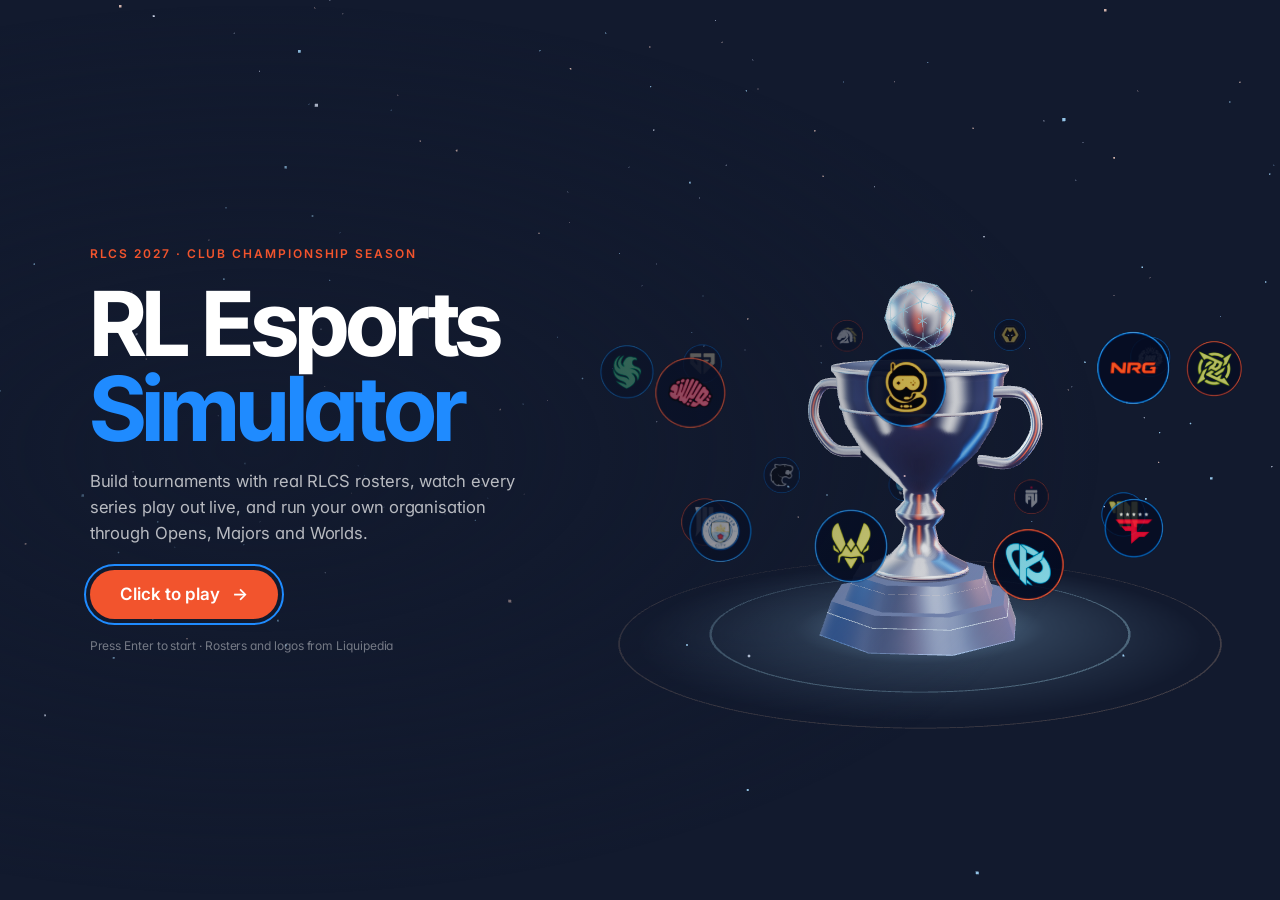
==== commit 9cc1ceb5: "Remove the login / cloud sync feature (accounts, Firebase SDK, Pages deploy workflow) Co-Authored-By" ====
--- a/index.html
+++ b/index.html
@@ -29,7 +29,6 @@
     </a>
     <nav class="topnav" aria-label="Main"><button data-action="nav" data-v="home">Main menu</button><button data-action="nav" data-v="career">Career</button><button data-action="nav" data-v="teams">Teams</button></nav>
     <div class="topbar-actions">
-      <button class="icon-btn acct-btn" data-action="account" title="Account" aria-label="Account">👤</button>
       <button class="icon-btn" data-action="open-guide" title="How it works" aria-label="How it works">?</button>
       <button class="icon-btn" data-action="sfx-toggle" id="sfxBtn" title="Sound effects" aria-label="Sound effects on" aria-pressed="true">🔊</button>
       <button class="icon-btn" data-action="open-settings" title="Settings" aria-label="Settings">⚙</button>
@@ -67,8 +66,6 @@
 <script src="js/sidebrand.js"></script>
 <script src="js/nations.js"></script>
   <script src="js/births.js"></script>
-  <script src="js/firebase-config.js"></script>
-  <script src="js/account.js"></script>
   <script src="js/career.js"></script>
   <script src="js/app.js"></script>
   <script src="js/hero.js"></script>
--- a/css/styles.css
+++ b/css/styles.css
@@ -3984,24 +3984,3 @@
 @media (max-height: 560px) and (min-width: 600px) { html.menu-home .hub .hc-list { display: none; } .hub-car { margin-top: 0; } }
 .hc-arrow:focus-visible { outline-width: 2px; border-radius: 4px; }
 
-/* ---------------- accounts ---------------- */
-.acct-btn { font: 800 15px/1 var(--cond); }
-.acct-btn[data-st="in"], .acct-btn[data-st="syncing"], .acct-btn[data-st="error"] { background: #f6f6f4 !important; color: #121a3a !important; position: relative; }
-.acct-btn[data-st="syncing"]::after, .acct-btn[data-st="error"]::after { content: ""; position: absolute; top: 4px; right: 4px; width: 7px; height: 7px; border-radius: 50%; background: #22c55e; animation: acctPulse 1s infinite alternate; }
-.acct-btn[data-st="error"]::after { background: #ef4444; animation: none; }
-@keyframes acctPulse { to { opacity: .3; } }
-.acct-form { display: grid; gap: 12px; }
-.acct-tabs { justify-self: start; }
-.acct-err { min-height: 1em; margin: 0; color: #ff6b6b; font-size: 13px; }
-.acct-err:empty { display: none; }
-.acct-row { display: flex; gap: 8px; flex-wrap: wrap; }
-.acct-card { display: flex; gap: 12px; align-items: center; margin-bottom: 12px; }
-.acct-card b { display: block; word-break: break-all; }
-.acct-card small { opacity: .7; font-size: 12px; }
-.acct-av { width: 44px; height: 44px; flex: none; display: grid; place-items: center; border-radius: 50%; background: #f6f6f4; color: #121a3a; font: 800 italic 22px/1 var(--cond); }
-.acct-choose { display: grid; gap: 10px; }
-.acct-opt { display: grid; gap: 4px; text-align: left; padding: 14px 16px; border-radius: 6px; border: 1px solid rgba(255,255,255,.14); border-left: 4px solid var(--mn-hl, #ff8a1f); background: rgba(255,255,255,.05); color: inherit; cursor: pointer; }
-.acct-opt:hover { background: rgba(255,255,255,.1); }
-.acct-opt b { font: 800 italic 19px/1.05 var(--cond); text-transform: uppercase; }
-.acct-opt small { font-size: 12.5px; opacity: .8; }
-.acct-opt em { font-style: normal; font-size: 12px; opacity: .6; }
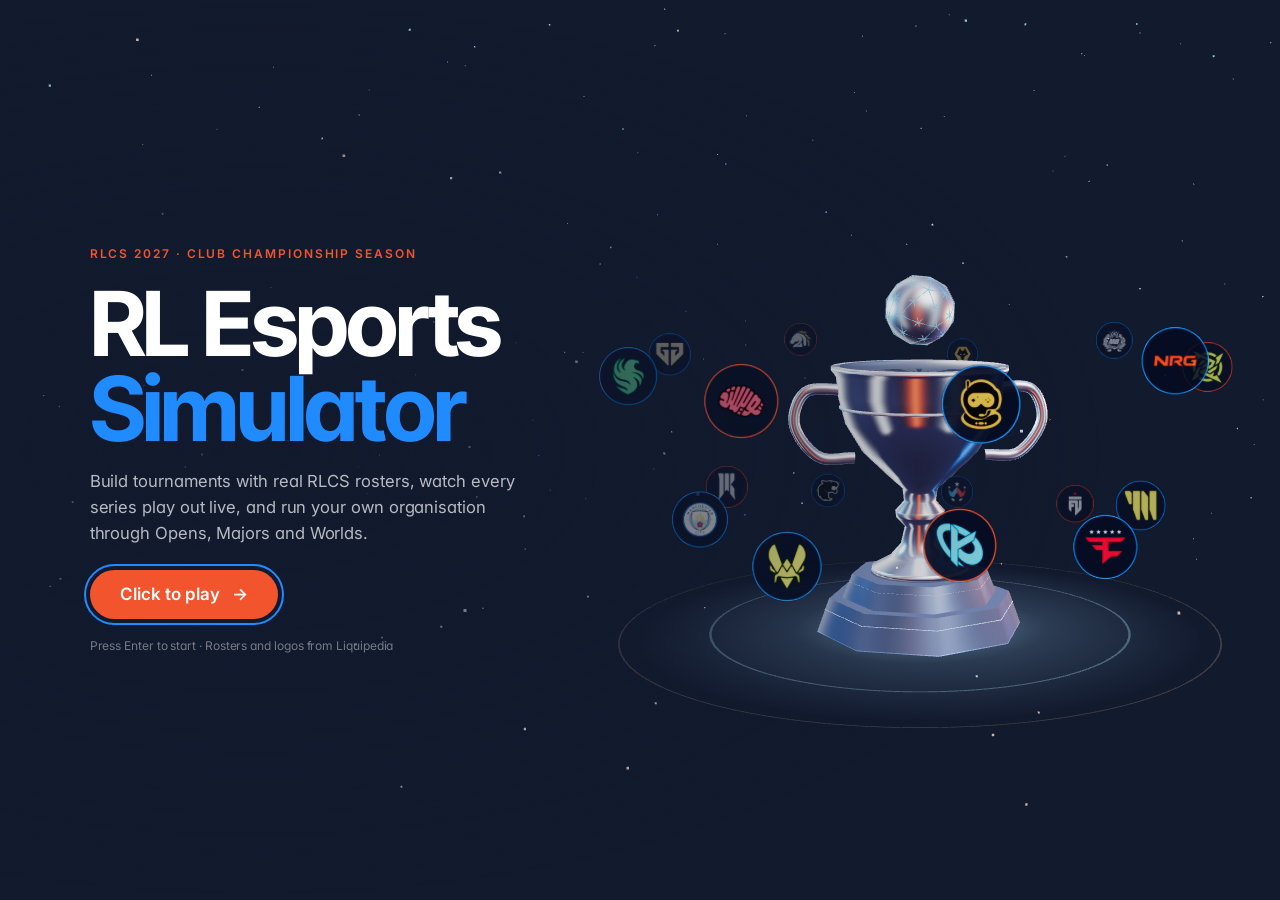
==== commit b9bf5524: "Career mode: personalities & morale, advanced tactics, multi-round negotiations with bids and releas" ====
--- a/index.html
+++ b/index.html
@@ -66,6 +66,7 @@
 <script src="js/sidebrand.js"></script>
 <script src="js/nations.js"></script>
   <script src="js/births.js"></script>
+  <script src="js/careerx.js"></script>
   <script src="js/career.js"></script>
   <script src="js/app.js"></script>
   <script src="js/hero.js"></script>
--- a/css/styles.css
+++ b/css/styles.css
@@ -3984,3 +3984,130 @@
 @media (max-height: 560px) and (min-width: 600px) { html.menu-home .hub .hc-list { display: none; } .hub-car { margin-top: 0; } }
 .hc-arrow:focus-visible { outline-width: 2px; border-radius: 4px; }
 
+
+/* ================= career extras (js/careerx.js) ================= */
+.x-pers { display: inline-flex; align-items: center; gap: 4px; padding: 2px 8px; border-radius: 999px; font-size: 11.5px; font-weight: 600; background: rgba(255,255,255,.08); border: 1px solid rgba(255,255,255,.12); white-space: nowrap; }
+.x-mood { display: inline-block; width: 70px; height: 6px; border-radius: 3px; background: rgba(255,255,255,.1); overflow: hidden; vertical-align: middle; }
+.x-mood i { display: block; height: 100%; background: currentColor; }
+.x-mood-l { margin-left: 6px; font-size: 11.5px; font-weight: 600; }
+.m-top { color: #22c55e; } .m-good { color: #84cc16; } .m-ok { color: #eab308; } .m-low { color: #f97316; } .m-bad { color: #ef4444; }
+.x-bar { display: block; height: 7px; border-radius: 4px; background: rgba(255,255,255,.1); overflow: hidden; }
+.x-bar i { display: block; height: 100%; background: var(--mn-hl, #ff8a1f); border-radius: inherit; }
+.x-bar.rep i { background: #22c55e; }
+.x-ident { margin-left: auto; padding: 4px 10px; border-radius: 3px; background: #f6f6f4; color: #121a3a; font: 800 italic 14px/1 var(--cond, sans-serif); text-transform: uppercase; }
+.x-c { text-align: center; }
+.x-rk { font: 800 italic 18px/1 var(--cond, sans-serif); opacity: .7; }
+/* tactics */
+.x-set { display: grid; gap: 5px; margin: 10px 0; }
+.x-set small { font-size: 11px; letter-spacing: .1em; text-transform: uppercase; opacity: .65; font-weight: 700; }
+.x-set .seg { display: flex; flex-wrap: wrap; }
+.x-set .seg button { flex: 1 1 auto; }
+.x-fam { display: grid; grid-template-columns: auto 1fr auto; gap: 10px; align-items: center; margin: 14px 0 6px; font-size: 13px; }
+.x-eff { margin-top: 10px; }
+.x-eff span { font-size: 11px; opacity: .6; }
+.x-mu { display: grid; gap: 6px; }
+.x-mu-r { display: grid; grid-template-columns: auto 1fr auto; gap: 10px; align-items: center; padding: 6px 8px; border-radius: 4px; background: rgba(255,255,255,.04); }
+.x-mu-r b { display: block; font-size: 13.5px; } .x-mu-r small { font-size: 11.5px; opacity: .65; }
+.x-mu-r em { font-style: normal; font-size: 11px; font-weight: 700; text-transform: uppercase; letter-spacing: .06em; padding: 3px 8px; border-radius: 3px; background: rgba(255,255,255,.08); }
+.x-mu-r em.good { background: rgba(34,197,94,.2); color: #4ade80; } .x-mu-r em.bad { background: rgba(239,68,68,.2); color: #f87171; }
+.x-pls { display: grid; grid-template-columns: repeat(auto-fill, minmax(230px, 1fr)); gap: 10px; margin-top: 8px; }
+.x-pl { display: flex; gap: 10px; align-items: flex-start; padding: 10px; border-radius: 6px; background: rgba(255,255,255,.05); border: 1px solid rgba(255,255,255,.08); }
+.x-pl-i { display: grid; gap: 4px; min-width: 0; }
+.x-pl-i b { font-size: 14px; } .x-pl-i small { font-size: 11.5px; opacity: .7; }
+.x-out { color: #f87171; font-weight: 700; }
+.x-talk { margin-top: 14px; display: grid; gap: 4px; }
+.x-talk small { font-size: 12px; opacity: .7; }
+/* manager */
+.x-mgr-top { display: grid; grid-template-columns: auto 1fr; gap: 16px; align-items: center; margin: 8px 0 14px; }
+.x-mgr-xp { display: grid; gap: 4px; } .x-mgr-xp small { font-size: 12px; opacity: .75; }
+.x-lvl { width: 74px; height: 74px; border-radius: 50%; display: grid; place-content: center; text-align: center; background: radial-gradient(circle at 30% 25%, #fff, #dcdce6); color: #121a3a; box-shadow: inset 0 -4px 0 var(--mn-hl, #ff8a1f); }
+.x-lvl b { font: 800 italic 32px/1 var(--cond, sans-serif); } .x-lvl small { font-size: 10px; letter-spacing: .1em; text-transform: uppercase; font-weight: 700; }
+.x-ach { display: grid; grid-template-columns: repeat(auto-fill, minmax(190px, 1fr)); gap: 8px; }
+.x-a { display: grid; gap: 2px; padding: 8px 10px; border-radius: 4px; background: rgba(255,255,255,.03); border: 1px dashed rgba(255,255,255,.12); opacity: .55; }
+.x-a.on { opacity: 1; border: 1px solid rgba(242,182,50,.5); background: rgba(242,182,50,.1); }
+.x-a b { font-size: 13px; } .x-a small { font-size: 11.5px; opacity: .75; }
+/* Hall of Fame, records */
+.x-hof { display: grid; grid-template-columns: repeat(auto-fill, minmax(210px, 1fr)); gap: 10px; }
+.x-hof-c { display: grid; gap: 3px; padding: 12px; border-radius: 6px; background: linear-gradient(160deg, rgba(242,182,50,.18), rgba(255,255,255,.03)); border: 1px solid rgba(242,182,50,.35); }
+.x-hof-c b { font: 800 italic 20px/1 var(--cond, sans-serif); text-transform: uppercase; }
+.x-hof-c small { font-size: 11.5px; opacity: .7; } .x-hof-s { font-size: 12.5px; }
+.x-hof-p { font-size: 20px; }
+.x-track { display: grid; grid-template-columns: minmax(0, 1.2fr) 1fr auto; gap: 10px; align-items: center; padding: 5px 0; font-size: 13px; }
+.x-track small { opacity: .6; }
+.x-rec .kv b small { font-weight: 500; opacity: .65; }
+/* regional power */
+.x-pow-r { display: grid; grid-template-columns: 26px minmax(120px, 1fr) minmax(80px, 2fr) 44px 22px minmax(140px, auto); gap: 10px; align-items: center; padding: 6px 0; border-bottom: 1px solid rgba(255,255,255,.06); font-size: 13.5px; }
+.x-pow-r small { font-size: 12px; opacity: .75; }
+.x-pow-r .up { color: #4ade80; } .x-pow-r .dn { color: #f87171; }
+@media (max-width: 640px) { .x-pow-r { grid-template-columns: 22px 1fr 44px 18px; } .x-pow-r .x-bar { display: none; } .x-pow-r small { grid-column: 2 / -1; } }
+/* social */
+.x-trend { display: flex; flex-wrap: wrap; gap: 6px; align-items: center; margin-bottom: 10px; }
+.x-trend small { font-size: 11px; text-transform: uppercase; letter-spacing: .1em; opacity: .6; font-weight: 700; margin-right: 4px; }
+.x-trend span { font-size: 12.5px; font-weight: 600; color: #60a5fa; } .x-trend i { font-style: normal; opacity: .55; font-size: 11px; }
+.x-feed { display: grid; gap: 0; max-height: 640px; overflow: auto; }
+.x-post { display: grid; grid-template-columns: 40px 1fr; gap: 10px; padding: 12px 4px; border-bottom: 1px solid rgba(255,255,255,.07); }
+.x-av { width: 40px; height: 40px; border-radius: 50%; display: grid; place-items: center; background: var(--c); color: #fff; font-weight: 800; text-shadow: 0 1px 2px rgba(0,0,0,.4); }
+.x-post header { display: flex; flex-wrap: wrap; gap: 4px 6px; align-items: baseline; }
+.x-post header b { font-size: 14px; } .x-post header small { font-size: 12px; opacity: .55; }
+.x-ver { font-style: normal; font-size: 10px; color: #fff; background: #1d9bf0; border-radius: 50%; width: 14px; height: 14px; display: inline-grid; place-items: center; }
+.x-post p { margin: 4px 0 6px; font-size: 14px; line-height: 1.4; }
+.x-post footer { display: flex; gap: 18px; font-size: 12px; opacity: .6; }
+/* talent rankings */
+.x-tr-reg { margin: 6px 0 10px; flex-wrap: wrap; }
+.x-tr-row { display: grid; grid-template-columns: 30px 36px minmax(140px, 1.6fr) 40px 90px 100px minmax(50px, .7fr) auto; gap: 8px; align-items: center; padding: 7px 4px; border-bottom: 1px solid rgba(255,255,255,.06); font-size: 13px; }
+.x-tr-row.top .x-rk { color: #f2b632; opacity: 1; }
+.x-tr-head { font-size: 10.5px; text-transform: uppercase; letter-spacing: .1em; opacity: .55; font-weight: 700; }
+.x-tr-who { min-width: 0; display: grid; gap: 2px; } .x-tr-who b { overflow: hidden; text-overflow: ellipsis; white-space: nowrap; }
+.x-tr-who small { display: flex; gap: 6px; align-items: center; font-size: 11.5px; opacity: .75; }
+.x-tr-row .x-c small { display: block; font-size: 11px; opacity: .7; }
+.x-stars { color: #f2b632; letter-spacing: -1px; font-size: 12px; white-space: nowrap; } .x-stars i { font-style: normal; opacity: .5; } .x-stars em { font-style: normal; color: rgba(255,255,255,.15); }
+.x-kn { display: block; height: 5px; border-radius: 3px; background: rgba(255,255,255,.1); overflow: hidden; } .x-kn i { display: block; height: 100%; background: #60a5fa; }
+.x-tr-act { display: flex; gap: 4px; }
+@media (max-width: 760px) { .x-tr-row { grid-template-columns: 24px 32px minmax(0, 1fr) 76px auto; } .x-tr-row > :nth-child(4), .x-tr-row > :nth-child(5), .x-tr-row > :nth-child(7) { display: none; } }
+.x-net { display: grid; grid-template-columns: repeat(auto-fill, minmax(150px, 1fr)); gap: 8px; }
+.x-net-r { display: grid; gap: 4px; padding: 10px; border-radius: 6px; background: rgba(255,255,255,.05); }
+.x-net-r small { font-size: 11.5px; opacity: .7; }
+.x-lv { display: flex; gap: 3px; } .x-lv i { width: 18px; height: 5px; border-radius: 2px; background: rgba(255,255,255,.15); } .x-lv i.f { background: #60a5fa; }
+/* negotiations + bids */
+.x-neg-step { display: flex; gap: 6px; margin-bottom: 12px; font-size: 12px; font-weight: 700; text-transform: uppercase; letter-spacing: .06em; }
+.x-neg-step span { padding: 4px 10px; border-radius: 3px; background: rgba(255,255,255,.06); opacity: .6; }
+.x-neg-step .on { background: #f6f6f4; color: #121a3a; opacity: 1; } .x-neg-step .ok { opacity: .9; color: #4ade80; }
+.x-neg-who { display: flex; gap: 12px; align-items: center; margin-bottom: 12px; }
+.x-neg-who > div { display: grid; gap: 3px; min-width: 0; flex: 1; } .x-neg-who small { font-size: 12px; opacity: .75; }
+.x-pat { display: block; height: 6px; border-radius: 3px; background: rgba(255,255,255,.1); overflow: hidden; max-width: 220px; } .x-pat i { display: block; height: 100%; background: #22c55e; } .x-pat i.low { background: #ef4444; }
+.x-neg-log { display: grid; gap: 6px; margin-top: 12px; padding-top: 10px; border-top: 1px solid rgba(255,255,255,.1); font-size: 13px; }
+.x-neg-l { padding: 6px 10px; border-radius: 4px; background: rgba(255,255,255,.05); border-left: 3px solid rgba(255,255,255,.3); }
+.x-neg-l.ok { border-left-color: #22c55e; } .x-neg-l.warn { border-left-color: #eab308; } .x-neg-l.bad { border-left-color: #ef4444; }
+.x-bids { margin-bottom: 12px; border: 1px solid rgba(234,179,8,.4); }
+.x-bid { display: grid; grid-template-columns: auto 1fr auto; gap: 10px; align-items: center; padding: 8px 0; border-bottom: 1px solid rgba(255,255,255,.06); font-size: 13.5px; }
+.x-bid small { opacity: .65; } .x-bid-act { display: flex; gap: 4px; flex-wrap: wrap; }
+@media (max-width: 640px) { .x-bid { grid-template-columns: auto 1fr; } .x-bid-act { grid-column: 1 / -1; } }
+.x-th-pers { display: flex; flex-wrap: wrap; gap: 8px; align-items: center; margin: 10px 0 2px; }
+.x-th-pers small { font-size: 12px; opacity: .75; }
+/* news labels */
+.nk { display: inline-block; margin-right: 6px; padding: 1px 6px; border-radius: 3px; font-size: 10px; font-weight: 800; letter-spacing: .08em; text-transform: uppercase; background: rgba(255,255,255,.1); }
+.nk-trophy, .nk-award, .nk-hof { background: rgba(242,182,50,.25); color: #fcd34d; } .nk-upset { background: rgba(239,68,68,.25); color: #fca5a5; }
+.nk-rumour { background: rgba(168,85,247,.25); color: #d8b4fe; } .nk-transfer { background: rgba(59,130,246,.25); color: #93c5fd; } .nk-power { background: rgba(20,184,166,.25); color: #5eead4; } .nk-record, .nk-milestone { background: rgba(34,197,94,.22); color: #86efac; }
+/* awards ceremony */
+.x-aw-modal { background: radial-gradient(120% 90% at 50% 0%, #3b2a08 0%, #0b0f22 60%) !important; }
+.x-aw { padding: 22px clamp(16px, 4vw, 30px) 18px; text-align: center; color: #fff; }
+.x-aw-top { display: flex; justify-content: space-between; font-size: 11px; letter-spacing: .14em; text-transform: uppercase; opacity: .7; font-weight: 700; }
+.x-aw-t { margin: 14px 0 4px; font: 800 italic clamp(28px, 5vw, 42px)/1 var(--cond, sans-serif); text-transform: uppercase; color: #fcd34d; text-shadow: 0 0 30px rgba(252,211,77,.35); }
+.x-aw-d { margin: 0 0 16px; opacity: .75; font-size: 14px; }
+.x-aw-nom { font: 700 italic 18px var(--cond, sans-serif); text-transform: uppercase; opacity: .8; margin: 0 0 10px; }
+.x-aw-row { display: grid; grid-template-columns: repeat(auto-fit, minmax(150px, 1fr)); gap: 10px; }
+.x-aw-row.small { margin-top: 10px; opacity: .6; } .x-aw-row.small .x-aw-n { padding: 8px; }
+.x-aw-n { display: grid; gap: 4px; justify-items: center; padding: 14px 10px; border-radius: 6px; background: rgba(255,255,255,.06); border: 1px solid rgba(255,255,255,.12); border-bottom: 3px solid var(--tc); animation: awIn .45s cubic-bezier(.2,.8,.2,1) both; }
+.x-aw-n:nth-child(2) { animation-delay: .12s; } .x-aw-n:nth-child(3) { animation-delay: .24s; }
+.x-aw-n b { font: 800 italic 20px/1 var(--cond, sans-serif); text-transform: uppercase; } .x-aw-n small { font-size: 12px; opacity: .7; } .x-aw-n em { font-style: normal; font-size: 12.5px; color: #fcd34d; }
+.x-aw-win { display: grid; justify-items: center; }
+.x-aw-win .x-aw-n { min-width: min(320px, 100%); padding: 22px; background: linear-gradient(160deg, rgba(252,211,77,.25), rgba(255,255,255,.05)); border-color: rgba(252,211,77,.6); box-shadow: 0 0 60px rgba(252,211,77,.25); animation: awWin .6s cubic-bezier(.2,1.4,.3,1) both; }
+.x-aw-win .x-aw-n b { font-size: 30px; }
+.x-aw-row.toty .x-aw-n { border-color: rgba(252,211,77,.5); }
+.x-aw-foot { display: flex; justify-content: center; gap: 8px; margin-top: 18px; }
+@keyframes awIn { from { opacity: 0; transform: translateY(14px); } }
+@keyframes awWin { from { opacity: 0; transform: scale(.6); } }
+/* six hub tiles once the Social feed is there */
+.fc-tiles:has(> :nth-child(6)) { grid-template-columns: repeat(6, minmax(0, 1fr)); }
+@media (max-width: 1100px) { .fc-tiles:has(> :nth-child(6)) { grid-template-columns: repeat(3, minmax(0, 1fr)); } }
+@media (max-width: 560px) { .fc-tiles:has(> :nth-child(6)) { grid-template-columns: repeat(2, minmax(0, 1fr)); } }
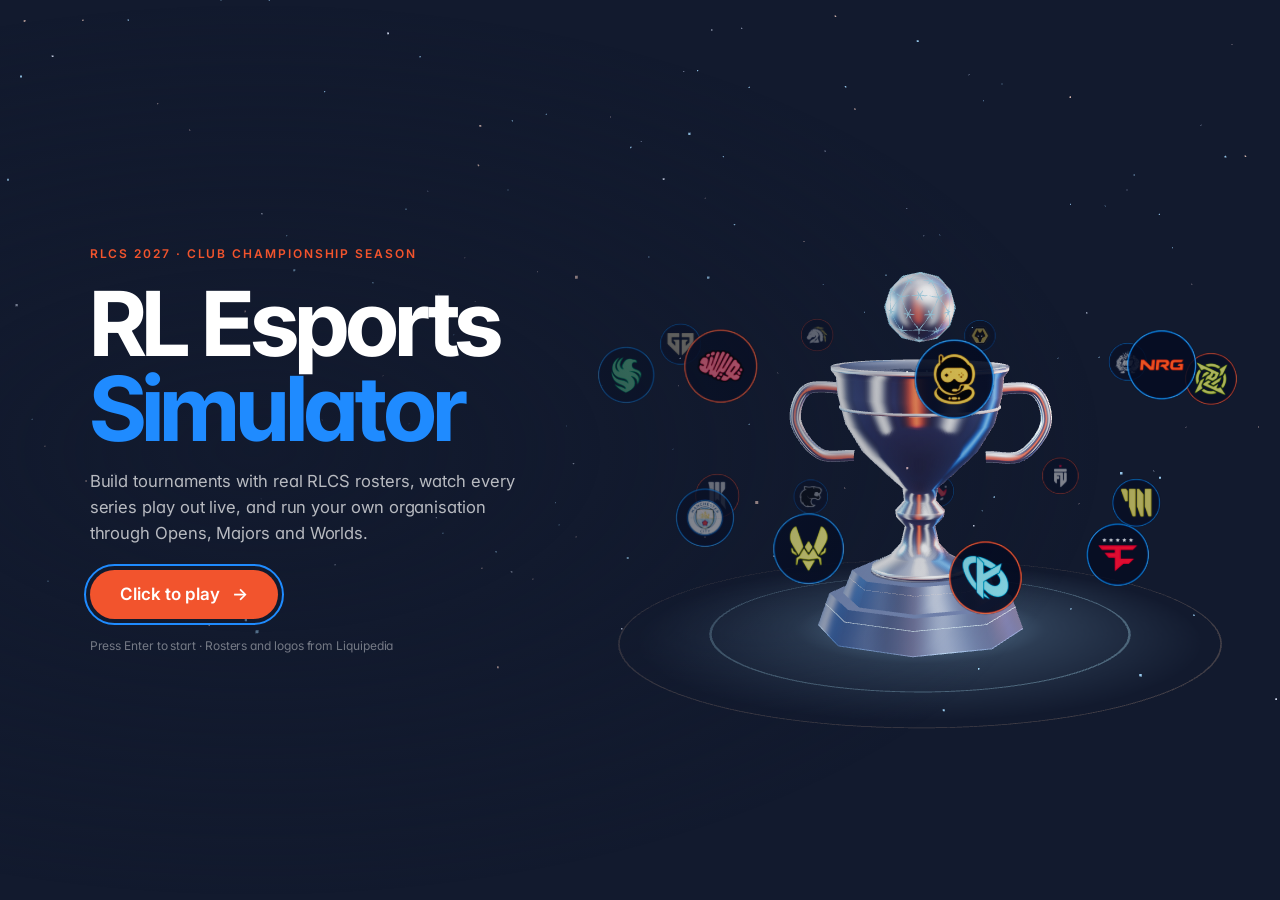
==== commit 7365091a: "Quality of life: quick jump (Ctrl/Cmd+K), career fast-forward (next Major / Worlds / season end), N " ====
--- a/index.html
+++ b/index.html
@@ -29,6 +29,7 @@
     </a>
     <nav class="topnav" aria-label="Main"><button data-action="nav" data-v="home">Main menu</button><button data-action="nav" data-v="career">Career</button><button data-action="nav" data-v="teams">Teams</button></nav>
     <div class="topbar-actions">
+      <button class="icon-btn" data-action="jump" title="Quick jump (Ctrl+K)" aria-label="Quick jump">⌕</button>
       <button class="icon-btn" data-action="open-guide" title="How it works" aria-label="How it works">?</button>
       <button class="icon-btn" data-action="sfx-toggle" id="sfxBtn" title="Sound effects" aria-label="Sound effects on" aria-pressed="true">🔊</button>
       <button class="icon-btn" data-action="open-settings" title="Settings" aria-label="Settings">⚙</button>
--- a/css/styles.css
+++ b/css/styles.css
@@ -4111,3 +4111,173 @@
 .fc-tiles:has(> :nth-child(6)) { grid-template-columns: repeat(6, minmax(0, 1fr)); }
 @media (max-width: 1100px) { .fc-tiles:has(> :nth-child(6)) { grid-template-columns: repeat(3, minmax(0, 1fr)); } }
 @media (max-width: 560px) { .fc-tiles:has(> :nth-child(6)) { grid-template-columns: repeat(2, minmax(0, 1fr)); } }
+/* social: comment threads */
+.x-cbtn { background: none; border: 0; color: inherit; font: inherit; cursor: pointer; padding: 2px 6px; margin: -2px -6px; border-radius: 4px; opacity: 1; }
+.x-cbtn:hover, .x-cbtn.on { background: rgba(96,165,250,.15); color: #93c5fd; }
+.x-post footer { opacity: 1; } .x-post footer > span { opacity: .6; }
+.x-thread { margin-top: 10px; padding-left: 12px; border-left: 2px solid rgba(255,255,255,.1); display: grid; gap: 2px; }
+.x-cmt { display: grid; grid-template-columns: 30px 1fr; gap: 8px; padding: 8px 0; border-bottom: 1px solid rgba(255,255,255,.05); }
+.x-cmt.rival .x-rep::after { content: " · rival fan"; color: #f87171; }
+.x-av.sm { width: 30px; height: 30px; font-size: 12px; }
+.x-cmt header b { font-size: 13px; } .x-cmt p { margin: 2px 0 4px; font-size: 13.5px; }
+.x-rep { display: block; font-size: 11.5px; opacity: .5; }
+.x-cmt footer { font-size: 11.5px; }
+.x-thread-f { display: flex; justify-content: space-between; align-items: center; gap: 8px; padding-top: 8px; flex-wrap: wrap; }
+.x-thread-f small { font-size: 11.5px; opacity: .6; }
+
+/* ---------------- responsive fixes (full audit) ---------------- */
+/* the breadcrumb above each page title never runs past the edge on small phones */
+html:is([data-view="tournament"], [data-view="setup"], [data-view="teams"], [data-view="team"]) body .page-head::before { max-width: calc(100% - 44px); overflow: hidden; text-overflow: ellipsis; }
+/* landscape phones: keep the competition search (only the keyboard hints go) */
+@media (max-height: 560px) and (min-width: 600px) {
+  .hub-foot { display: flex; gap: 8px; }
+  .hub-foot .hub-hint { display: none; }
+  .hub-foot .hub-search { margin-left: auto; flex: 0 1 280px; }
+}
+/* event pages on phones: the key art sits behind a solid wash so the title stays readable */
+@media (max-width: 720px) {
+  html.ev .app.event-theme.has-art .page-head { background: linear-gradient(180deg, color-mix(in srgb, var(--e1) 82%, #000), color-mix(in srgb, var(--e1) 70%, #000)), var(--e-art) center / cover; }
+}
+/* phones: the section carousel stays pinned to the bottom (overflow: clip keeps sticky working) */
+@media (max-width: 760px) {
+  html.menu-home .hub { overflow: clip; }
+}
+/* landscape phones: the deck fits above the carousel, and the big tile drops its logo strip */
+@media (max-height: 560px) and (min-width: 600px) {
+  html.menu-home .hub { gap: 8px; padding-top: 10px; padding-bottom: 8px; }
+  .hub-deck { min-height: 0; height: max(170px, calc(100dvh - 190px)); flex: none; }
+  .hd-big .mt-badges { display: none; }
+  .hd-big .mt.big .mt-txt b { font-size: clamp(22px, 3.4vw, 32px); }
+  .hd-grid .mt .mt-txt b { font-size: 16px; }
+  .hd-grid .mt .mt-txt small { -webkit-line-clamp: 1; }
+}
+@media (max-height: 560px) and (min-width: 600px) {
+  .hub-deck { grid-template-columns: minmax(0, 1fr) minmax(0, 1.9fr); }
+  .hd-big { height: auto; }
+  .hd-grid { grid-template-columns: repeat(3, minmax(0, 1fr)); grid-template-rows: repeat(2, minmax(0, 1fr)); grid-auto-rows: auto; }
+  .hd-empty { display: block; }
+  .hd-grid .mt { padding: 8px 10px; }
+  .hd-grid .mt .mt-mono { font-size: 44px; }
+  .hub-car { position: static; margin: 0; padding: 0; background: none; }
+}
+
+/* ================= season awards night (RLCeremony.awards) ================= */
+.aw-night .si-bg { background: radial-gradient(90% 70% at 50% 110%, color-mix(in srgb, var(--a) 45%, transparent), transparent 70%), radial-gradient(60% 50% at 50% -10%, color-mix(in srgb, var(--c) 30%, transparent), transparent 70%), linear-gradient(180deg, #07070d, #120d03 60%, #05060b); }
+.aw-night .sc-beams i { background: linear-gradient(180deg, color-mix(in srgb, var(--c) 40%, transparent), transparent 80%); }
+.aw-statue .cu { fill: var(--c); } .aw-statue .sh { stroke: rgba(255,255,255,.55); stroke-width: 5; fill: none; stroke-linecap: round; } .aw-statue .st { stroke: rgba(0,0,0,.35); stroke-width: 4; }
+.aw-night .sc-medal { filter: drop-shadow(0 0 30px color-mix(in srgb, var(--c) 60%, transparent)) drop-shadow(0 12px 18px rgba(0,0,0,.5)); }
+.aw-night .sc-name { color: #fff; text-shadow: 0 0 34px color-mix(in srgb, var(--c) 65%, transparent), 0 4px 0 color-mix(in srgb, var(--a) 70%, #000); }
+.aw-open .sc-name { font-size: clamp(44px, 11vmin, 130px); }
+.aw-marquee { position: relative; z-index: 2; display: flex; flex-wrap: wrap; justify-content: center; gap: 6px 10px; max-width: min(900px, 94vw); }
+.aw-marquee span { padding: 5px 12px; border-radius: 999px; font: 700 clamp(11px, 1.6vmin, 14px) var(--font); background: rgba(255,255,255,.07); border: 1px solid color-mix(in srgb, var(--c) 40%, transparent); animation: siUp .45s calc(.9s + var(--i) * .09s) both; }
+/* nominees */
+.aw-stage { position: absolute; inset: 0; display: flex; flex-direction: column; align-items: center; justify-content: center; gap: 10px; padding: 16px; text-align: center; }
+.aw-h { margin: 0; font: 800 italic clamp(30px, 7vmin, 72px)/1 var(--display); text-transform: uppercase; letter-spacing: -.02em; animation: siUp .5s .15s both; }
+.aw-blurb { margin: 0 0 10px; opacity: .7; font-size: clamp(13px, 1.8vmin, 16px); animation: siUp .5s .3s both; }
+.aw-noms { display: flex; justify-content: center; gap: clamp(10px, 3vw, 34px); flex-wrap: wrap; }
+.aw-nom { position: relative; display: flex; flex-direction: column; align-items: center; gap: 8px; width: clamp(140px, 22vw, 230px); padding: 18px 12px 14px; border-radius: 14px; background: linear-gradient(180deg, rgba(255,255,255,.08), rgba(255,255,255,.02)); border: 1px solid rgba(255,255,255,.14); border-bottom: 3px solid var(--c); animation: awCard .6s calc(.45s + var(--i) * .42s) cubic-bezier(.2,1.3,.4,1) both; }
+.aw-nom b { font: 800 italic clamp(18px, 2.8vmin, 28px)/1 var(--display); text-transform: uppercase; }
+.aw-nom em { font-style: normal; font-weight: 700; color: var(--c); font-size: clamp(12px, 1.7vmin, 15px); }
+.aw-team { display: flex; align-items: center; gap: 6px; } .aw-team small { opacity: .7; font-size: 12px; }
+.aw-team .badge { width: 22px; height: 22px; border-radius: 6px; }
+.aw-nom.you, .aw-cell.you { box-shadow: 0 0 0 2px var(--c), 0 0 40px color-mix(in srgb, var(--c) 35%, transparent); }
+.aw-you { position: absolute; top: -10px; right: -8px; font-style: normal; font: 800 11px var(--font); letter-spacing: .1em; text-transform: uppercase; background: var(--c); color: #0b0b12; padding: 3px 8px; border-radius: 999px; }
+.aw-crest .badge { width: clamp(64px, 11vmin, 110px); height: clamp(64px, 11vmin, 110px); border-radius: 22px; box-shadow: 0 12px 30px rgba(0,0,0,.5); }
+@keyframes awCard { from { opacity: 0; transform: translateY(40px) rotateX(50deg) scale(.85); } }
+/* the envelope */
+.aw-env .aw-h { animation: awPulse 1.4s ease-in-out both; }
+.aw-envelope { position: relative; width: clamp(110px, 18vmin, 170px); aspect-ratio: 3 / 2; border-radius: 8px; background: linear-gradient(160deg, #f8e7a4, var(--c) 60%, var(--a)); box-shadow: 0 20px 50px rgba(0,0,0,.6), 0 0 60px color-mix(in srgb, var(--c) 40%, transparent); animation: awEnv 1.4s cubic-bezier(.3,1.3,.4,1) both; overflow: hidden; }
+.aw-envelope i { position: absolute; inset: 0; background: linear-gradient(to bottom right, transparent 49%, rgba(0,0,0,.18) 50%, transparent 51%), linear-gradient(to bottom left, transparent 49%, rgba(0,0,0,.18) 50%, transparent 51%); }
+.aw-envelope::after { content: ""; position: absolute; left: 0; right: 0; top: 0; height: 55%; background: linear-gradient(180deg, #fff2c0, #e3c25a); clip-path: polygon(0 0, 100% 0, 50% 100%); transform-origin: top; animation: awFlap .5s .9s ease-in both; }
+@keyframes awEnv { 0% { opacity: 0; transform: scale(.3) rotate(-14deg); } 60% { transform: scale(1.08) rotate(3deg); } 100% { opacity: 1; transform: none; } }
+@keyframes awFlap { to { transform: rotateX(180deg); } }
+@keyframes awPulse { 0%, 100% { opacity: .4; transform: scale(.96); } 50% { opacity: 1; transform: scale(1.02); } }
+/* the winner */
+.aw-win { gap: 10px; }
+.aw-win-who { position: relative; z-index: 2; animation: scPopIn .55s .45s cubic-bezier(.2,1.5,.4,1) both; }
+.aw-win-who .sc-face { width: clamp(84px, 15vmin, 150px); height: clamp(84px, 15vmin, 150px); border: 4px solid var(--c); box-shadow: 0 0 50px color-mix(in srgb, var(--c) 50%, transparent); }
+.aw-wname { font-size: clamp(40px, 9.5vmin, 120px); }
+.aw-stat { position: relative; z-index: 2; animation: siUp .5s 1.3s both; } .aw-stat b { font: 800 clamp(16px, 2.6vmin, 24px) var(--font); color: var(--c); }
+.aw-win .sc-label { animation-delay: 1.5s; }
+.aw-win.mine .sc-spot { background: linear-gradient(180deg, color-mix(in srgb, var(--c) 45%, transparent), transparent 75%); }
+.aw-mine { color: var(--c); font-weight: 800; animation: siUp .5s 1.9s both; }
+.aw-trio .sc-pl small { font-size: 12px; opacity: .75; }
+.aw-trio .sc-pl.you .sc-face { border-color: var(--c); box-shadow: 0 0 30px color-mix(in srgb, var(--c) 60%, transparent); }
+/* recap */
+.aw-recap { overflow-y: auto; }
+.aw-grid { display: grid; grid-template-columns: repeat(auto-fit, minmax(min(100%, 220px), 1fr)); gap: 10px; width: min(1000px, 94vw); margin: 14px auto 18px; }
+.aw-cell { display: grid; gap: 4px; padding: 14px; border-radius: 12px; text-align: left; background: rgba(255,255,255,.06); border: 1px solid rgba(255,255,255,.12); border-left: 3px solid var(--c); animation: siUp .45s calc(.2s + var(--i) * .07s) both; }
+.aw-cell small { font-size: 11.5px; letter-spacing: .08em; text-transform: uppercase; opacity: .7; font-weight: 700; }
+.aw-cell b { font: 800 italic clamp(18px, 2.4vmin, 24px)/1.05 var(--display); text-transform: uppercase; }
+.aw-cell span { font-size: 12.5px; opacity: .75; }
+/* progress: the step strip scrolls (many awards); a counter on phones */
+.aw-night .cer-steps { overflow-x: auto; scrollbar-width: none; max-width: 70vw; gap: 14px; }
+.aw-night .cer-steps span { white-space: nowrap; }
+.aw-count { display: none; font: 700 12px var(--font); letter-spacing: .1em; text-transform: uppercase; opacity: .75; white-space: nowrap; }
+@media (max-width: 720px) {
+  .aw-count { display: block; } .aw-night .cer-ui { flex-wrap: wrap; height: auto; padding-top: 8px; padding-bottom: calc(8px + env(safe-area-inset-bottom)); } .aw-night .sc-stage { bottom: 96px; }
+  .aw-noms { gap: 8px; } .aw-nom { width: calc(50% - 8px); padding: 12px 8px; } .aw-nom .sc-face { width: 52px; height: 52px; }
+  .aw-recap .aw-grid { grid-template-columns: 1fr 1fr; } .aw-cell { padding: 10px; }
+}
+@media (max-height: 560px) and (min-width: 600px) {
+  .aw-night .sc-medal { width: 70px; } .aw-nom { padding: 10px; } .aw-nom .sc-face { width: 48px; height: 48px; } .aw-win-who .sc-face { width: 64px; height: 64px; }
+  .aw-wname { font-size: clamp(30px, 9vmin, 60px); } .aw-marquee { display: none; }
+}
+@media (max-height: 560px) and (min-width: 600px) { .aw-night .sc-medal.aw-statue { width: 44px !important; min-height: 70px; } .aw-night .cer-btns button { white-space: nowrap; } }
+
+/* career Central: the left panel always fills the card beside it (long season-review card, tall side card)
+   and scrolls inside, instead of stopping at a fixed 520px */
+@media (min-width: 981px) {
+  .fc-central > .fc-main { min-height: 520px; }
+  .fc-main > .fc-panel-body { flex: 1 1 0; height: 0; min-height: 0; max-height: none; }
+  .fc-main > .x-soc { display: flex; flex-direction: column; }
+  .fc-main > .x-soc .x-feed { flex: 1 1 0; min-height: 0; max-height: none; }
+}
+/* phones and tablets (panels stacked): the social feed gets a proper height of its own */
+@media (max-width: 980px) {
+  .fc-main > .x-soc { max-height: none; }
+  .fc-main > .x-soc .x-feed { max-height: min(70vh, 640px); }
+}
+/* social: polls */
+.x-poll { display: grid; gap: 5px; margin: 6px 0 8px; max-width: 460px; }
+.x-opt { position: relative; display: flex; justify-content: space-between; align-items: center; padding: 6px 10px; border-radius: 6px; border: 1px solid rgba(255,255,255,.14); overflow: hidden; font-size: 13px; }
+.x-opt i { position: absolute; inset: 0 auto 0 0; background: rgba(96,165,250,.18); z-index: 0; }
+.x-opt.top i { background: rgba(96,165,250,.38); } .x-opt.top b { color: #93c5fd; }
+.x-opt span, .x-opt b { position: relative; z-index: 1; }
+.x-poll small { font-size: 11.5px; opacity: .55; }
+/* news: categories, interviews, lists */
+.nk-cats { display: flex; flex-wrap: wrap; margin: 0 0 12px; }
+.story blockquote.nq { margin: 6px 0 2px; padding: 6px 12px; border-left: 3px solid var(--mn-hl, #ff8a1f); font-style: italic; background: rgba(255,255,255,.04); border-radius: 0 6px 6px 0; }
+.story .nlist { margin: 6px 0 2px; padding-left: 22px; display: grid; gap: 3px; }
+.story .nlist li small { opacity: .65; margin-left: 4px; }
+.story .nlist li i { font-style: normal; font-size: 11px; font-weight: 800; margin-left: 4px; }
+.nr-up { color: #4ade80; } .nr-dn { color: #f87171; } .nr-eq { opacity: .5; } .nr-new { color: #fcd34d; }
+.nk-interview { background: rgba(236,72,153,.22); color: #f9a8d4; } .nk-rankings { background: rgba(59,130,246,.25); color: #93c5fd; } .nk-analysis, .nk-opinion { background: rgba(20,184,166,.22); color: #5eead4; }
+.nk-stat { background: rgba(34,197,94,.22); color: #86efac; } .nk-throwback { background: rgba(148,163,184,.22); color: #cbd5e1; } .nk-contract { background: rgba(168,85,247,.22); color: #d8b4fe; } .nk-board, .nk-sacked { background: rgba(239,68,68,.2); color: #fca5a5; }
+/* career News view: the story list fills the panel (the panel scrolls), instead of its own 360px box */
+.fc-main .pulse { max-height: none; overflow: visible; }
+
+/* ---------------- quality of life 3 ---------------- */
+/* quick jump */
+.jump-modal { padding: 0 !important; }
+.jump { padding: 14px; display: grid; gap: 10px; }
+.jump-in { display: flex; align-items: center; gap: 10px; padding: 0 4px; }
+.jump-in > span { font-size: 20px; opacity: .7; }
+.jump-in .input { flex: 1; font-size: 16px; height: 44px; }
+.jump-in kbd, .jump-foot kbd { display: inline-block; padding: 2px 6px; border-radius: 4px; background: rgba(255,255,255,.1); border: 1px solid rgba(255,255,255,.18); font: 600 11px var(--mono, monospace); }
+.jump-list { display: grid; gap: 2px; max-height: min(56vh, 440px); overflow: auto; }
+.jump-it { display: grid; grid-template-columns: 64px minmax(0, 1fr) auto; gap: 10px; align-items: center; padding: 9px 10px; border: 0; border-radius: 6px; background: none; color: inherit; text-align: left; cursor: pointer; font: inherit; }
+.jump-it b { overflow: hidden; text-overflow: ellipsis; white-space: nowrap; font-size: 14px; }
+.jump-it small { opacity: .6; font-size: 12px; white-space: nowrap; overflow: hidden; text-overflow: ellipsis; max-width: 260px; }
+.jump-it:hover, .jump-it.on { background: rgba(255,255,255,.1); box-shadow: inset 3px 0 0 var(--mn-hl, #ff8a1f); }
+.jk { font-style: normal; font: 800 10px var(--font); letter-spacing: .08em; text-transform: uppercase; padding: 3px 6px; border-radius: 3px; text-align: center; background: rgba(255,255,255,.1); }
+.jk-team { background: rgba(59,130,246,.25); color: #93c5fd; } .jk-event { background: rgba(242,182,50,.22); color: #fcd34d; } .jk-career { background: rgba(34,197,94,.22); color: #86efac; } .jk-action { background: rgba(168,85,247,.22); color: #d8b4fe; }
+.jump-foot { margin: 0; font-size: 12px; opacity: .6; }
+.jump-none { padding: 12px; }
+@media (max-width: 560px) { .jump-it { grid-template-columns: 56px minmax(0, 1fr); } .jump-it small { grid-column: 2; max-width: none; } .jump-foot { display: none; } }
+/* career fast-forward */
+.ff-row { display: flex; flex-wrap: wrap; align-items: center; gap: 6px; margin-top: 12px; padding-top: 10px; border-top: 1px dashed rgba(255,255,255,.14); }
+.ff-row small { font-size: 11px; letter-spacing: .1em; text-transform: uppercase; opacity: .6; font-weight: 700; margin-right: 4px; }
+/* unread career news on the main menu */
+.hc-badge { font-style: normal; display: inline-grid; place-items: center; min-width: 17px; height: 17px; padding: 0 4px; margin-left: 5px; border-radius: 9px; background: #ef4444; color: #fff; font: 800 10px/1 var(--font); letter-spacing: 0; vertical-align: 1px; }
+.hc-unread { color: #fca5a5; }
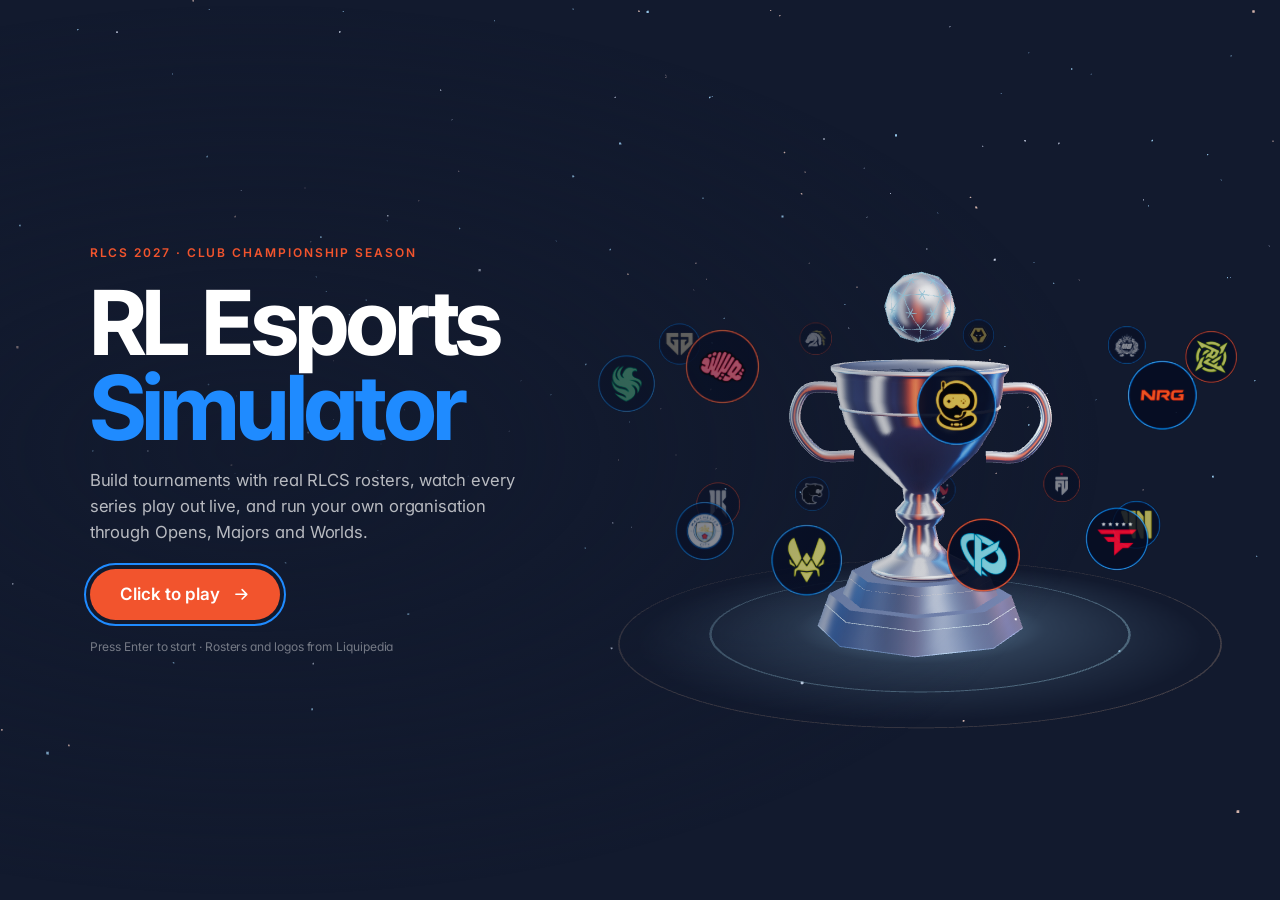
==== commit 326c054d: "Buttons: emoji and symbol glyphs replaced by a matching set of line icons (SVG sprite in js/icons.js" ====
--- a/index.html
+++ b/index.html
@@ -18,7 +18,7 @@
       <span class="hero-eyebrow">RLCS 2027 · Club Championship season</span>
       <h1 id="heroTitle" class="hero-title">RL Esports<br><em>Simulator</em></h1>
       <p class="hero-sub">Build tournaments with real RLCS rosters, watch every series play out live, and run your own organisation through Opens, Majors and Worlds.</p>
-      <button class="hero-play" type="button" data-hero-play>Click to play <span aria-hidden="true">→</span></button>
+      <button class="hero-play" type="button" data-hero-play>Click to play <span aria-hidden="true"><svg class="ic ic-right" aria-hidden="true"><use href="#i-right"></use></svg></span></button>
       <p class="hero-note">Press Enter to start · Rosters and logos from Liquipedia</p>
     </div>
   </div>
@@ -29,10 +29,10 @@
     </a>
     <nav class="topnav" aria-label="Main"><button data-action="nav" data-v="home">Main menu</button><button data-action="nav" data-v="career">Career</button><button data-action="nav" data-v="teams">Teams</button></nav>
     <div class="topbar-actions">
-      <button class="icon-btn" data-action="jump" title="Quick jump (Ctrl+K)" aria-label="Quick jump">⌕</button>
+      <button class="icon-btn" data-action="jump" title="Quick jump (Ctrl+K)" aria-label="Quick jump"><svg class="ic ic-search" aria-hidden="true"><use href="#i-search"></use></svg></button>
       <button class="icon-btn" data-action="open-guide" title="How it works" aria-label="How it works">?</button>
-      <button class="icon-btn" data-action="sfx-toggle" id="sfxBtn" title="Sound effects" aria-label="Sound effects on" aria-pressed="true">🔊</button>
-      <button class="icon-btn" data-action="open-settings" title="Settings" aria-label="Settings">⚙</button>
+      <button class="icon-btn" data-action="sfx-toggle" id="sfxBtn" title="Sound effects" aria-label="Sound effects on" aria-pressed="true"><svg class="ic ic-sound" aria-hidden="true"><use href="#i-sound"></use></svg></button>
+      <button class="icon-btn" data-action="open-settings" title="Settings" aria-label="Settings"><svg class="ic ic-gear" aria-hidden="true"><use href="#i-gear"></use></svg></button>
     </div>
   </header>
 
@@ -49,6 +49,7 @@
   <div id="modalRoot"></div>
   <div id="toastRoot" class="toast-root" aria-live="polite"></div>
 
+  <script src="js/icons.js"></script>
   <script src="js/data.js"></script>
   <script src="js/data27.js"></script>
   <script src="js/data_hist.js"></script>
--- a/css/styles.css
+++ b/css/styles.css
@@ -4281,3 +4281,14 @@
 /* unread career news on the main menu */
 .hc-badge { font-style: normal; display: inline-grid; place-items: center; min-width: 17px; height: 17px; padding: 0 4px; margin-left: 5px; border-radius: 9px; background: #ef4444; color: #fff; font: 800 10px/1 var(--font); letter-spacing: 0; vertical-align: 1px; }
 .hc-unread { color: #fca5a5; }
+
+/* ---------- button icons (js/icons.js): line graphics instead of emoji ---------- */
+.ic { width: 1.1em; height: 1.1em; display: inline-block; vertical-align: -.2em; flex: none; fill: none; stroke: currentColor; stroke-width: 2; stroke-linecap: round; stroke-linejoin: round; overflow: visible; }
+.ic-play, .ic-ff { width: .95em; height: .95em; vertical-align: -.12em; }
+button .ic + *, button > .ic:first-child { margin-right: .05em; }
+.icon-btn .ic, .hub-ico .ic { width: 18px; height: 18px; vertical-align: middle; }
+.fc-tab-ico .ic { width: 20px; height: 20px; }
+.fc-tile-ico .ic { width: 1em; height: 1em; stroke-width: 1.6; }
+.fc-ico .ic { width: 22px; height: 22px; }
+.fc-thumb .ic { width: 15px; height: 15px; vertical-align: -.15em; }
+.vw-eye .ic { width: 1.05em; height: 1.05em; }
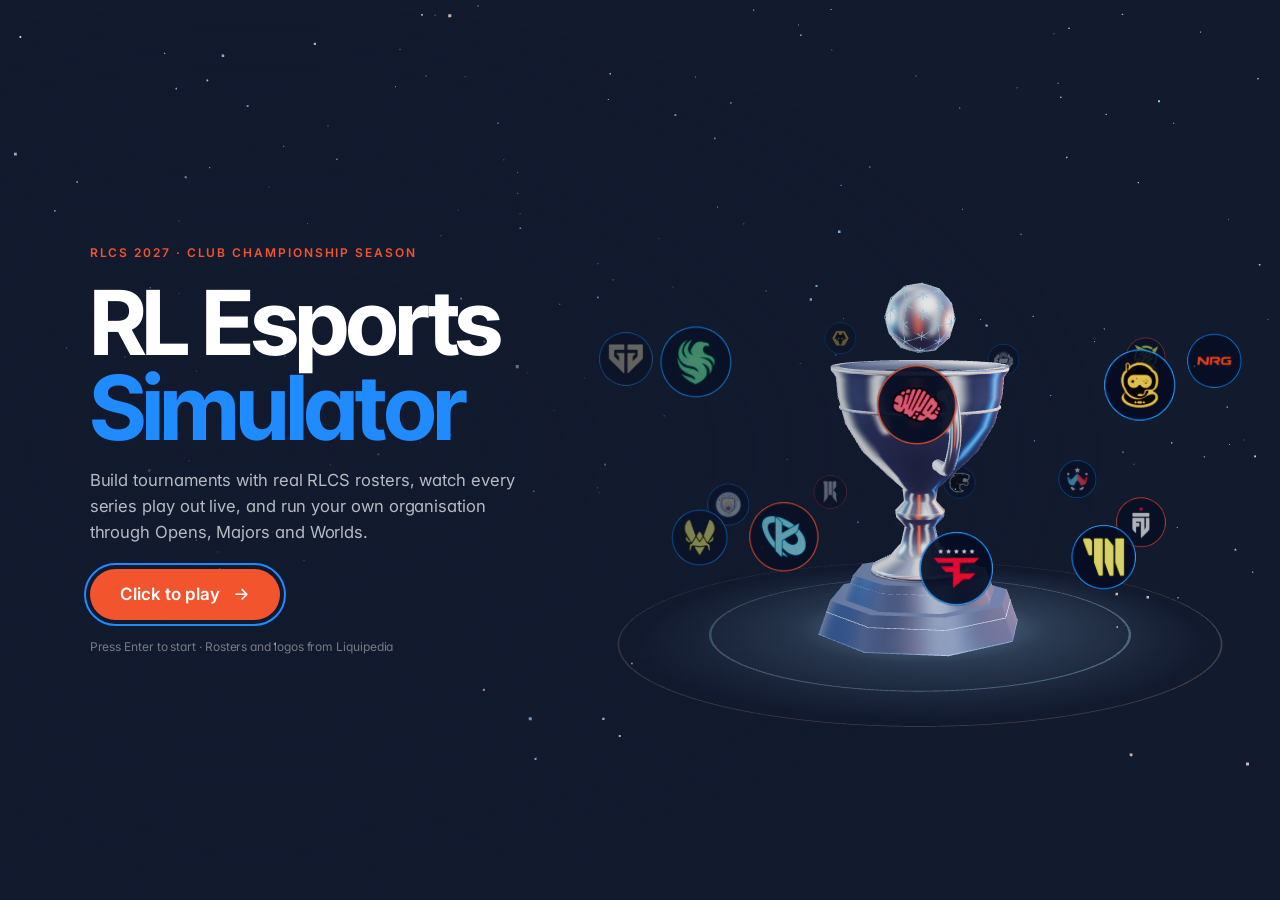
==== commit c6f8ba75: "Player career: create your own pro (name, region, nationality, position), sign with a club, train si" ====
--- a/index.html
+++ b/index.html
@@ -69,6 +69,7 @@
 <script src="js/nations.js"></script>
   <script src="js/births.js"></script>
   <script src="js/careerx.js"></script>
+  <script src="js/procareer.js"></script>
   <script src="js/career.js"></script>
   <script src="js/app.js"></script>
   <script src="js/hero.js"></script>
--- a/css/styles.css
+++ b/css/styles.css
@@ -4292,3 +4292,91 @@
 .fc-ico .ic { width: 22px; height: 22px; }
 .fc-thumb .ic { width: 15px; height: 15px; vertical-align: -.15em; }
 .vw-eye .ic { width: 1.05em; height: 1.05em; }
+
+/* ---------- player career (js/procareer.js) ---------- */
+.cs-pro { border-color: color-mix(in srgb, #22c55e 45%, var(--line)); }
+.cs-pro .vw-eye { color: #22c55e; }
+.pro-ini { display: inline-grid; place-items: center; width: 28px; height: 28px; border-radius: 8px; background: linear-gradient(135deg, #22c55e, #0e7490); color: #fff; font: italic 800 13px/1 var(--cond); flex: none; }
+.pro-ini.xl { width: 96px; height: 96px; border-radius: 22px; font-size: 40px; }
+.pro { display: grid; gap: 16px; }
+.pro-card { display: grid; gap: 16px; }
+.pro-id { display: flex; gap: 16px; align-items: center; }
+.pro-id h2 { margin: 4px 0 2px; font: italic 800 clamp(26px, 4vw, 38px)/1 var(--cond); text-transform: uppercase; }
+.pro-id small { color: var(--muted); }
+.pro-pos { display: inline-block; padding: 3px 8px; border-radius: 6px; background: color-mix(in srgb, #22c55e 22%, transparent); color: #4ade80; font: 700 11px/1 var(--sans, Inter); letter-spacing: .08em; text-transform: uppercase; }
+.pro-nums { display: grid; grid-template-columns: repeat(5, minmax(0, 1fr)); gap: 10px; }
+.pro-nums > div, .pro-statrow > div { background: var(--panel-2, rgba(255,255,255,.04)); border: 1px solid var(--line); border-radius: 10px; padding: 10px 12px; min-width: 0; }
+.pro-nums b, .pro-statrow b { display: block; font: italic 800 22px/1.1 var(--cond); white-space: nowrap; overflow: hidden; text-overflow: ellipsis; }
+.pro-nums small, .pro-statrow small { color: var(--muted); font-size: 11px; text-transform: uppercase; letter-spacing: .06em; }
+.pro-ovr { background: linear-gradient(135deg, color-mix(in srgb, #22c55e 30%, transparent), transparent) !important; }
+.pro-ovr b { font-size: 34px; }
+.pro-contract { display: flex; align-items: center; gap: 10px; flex-wrap: wrap; font-size: 14px; }
+.pro-contract .btn { margin-left: auto; }
+.pro-grid { display: grid; grid-template-columns: minmax(0, 1fr) minmax(0, 1fr); gap: 16px; }
+.pro-attrs { display: grid; grid-template-columns: repeat(2, minmax(0, 1fr)); gap: 8px; margin: 10px 0 14px; }
+.pro-attr { position: relative; display: flex; justify-content: space-between; align-items: baseline; gap: 8px; padding: 10px 12px 14px; border-radius: 10px; border: 1px solid var(--line); background: var(--panel-2, rgba(255,255,255,.04)); color: inherit; text-align: left; cursor: pointer; overflow: hidden; }
+.pro-attr span { font-weight: 600; font-size: 13px; }
+.pro-attr i { font-style: normal; font-size: 10px; color: #4ade80; text-transform: uppercase; letter-spacing: .06em; margin-left: 4px; }
+.pro-attr b { font: italic 800 20px/1 var(--cond); }
+.pro-attr em { position: absolute; left: 12px; right: 12px; bottom: 6px; height: 4px; border-radius: 3px; background: rgba(255,255,255,.08); }
+.pro-attr em::after { content: ''; position: absolute; inset: 0 auto 0 0; width: var(--w); border-radius: inherit; background: linear-gradient(90deg, #0ea5e9, #22c55e); }
+.pro-attr.on { border-color: #22c55e; box-shadow: 0 0 0 1px #22c55e inset; }
+.pro-attr.on::before { content: 'Focus'; position: absolute; top: 3px; right: 8px; font-size: 9px; letter-spacing: .1em; text-transform: uppercase; color: #4ade80; }
+.pro-attr:hover { border-color: color-mix(in srgb, #22c55e 60%, var(--line)); }
+.pro-int { display: flex; align-items: center; gap: 10px; flex-wrap: wrap; }
+.pro-int > small:first-child { text-transform: uppercase; letter-spacing: .08em; color: var(--muted); font-size: 11px; }
+.pro-statrow { display: grid; grid-template-columns: repeat(auto-fit, minmax(84px, 1fr)); gap: 8px; margin-top: 8px; }
+.pro-log { display: grid; grid-template-columns: minmax(0, 1.3fr) 64px minmax(0, 1.4fr) 44px; gap: 8px; align-items: center; padding: 8px 0; border-bottom: 1px solid var(--line); font-size: 13px; }
+.pro-log span { min-width: 0; overflow: hidden; text-overflow: ellipsis; white-space: nowrap; }
+.pro-log b { display: block; } .pro-log small { color: var(--muted); }
+.pro-place { font-weight: 700; }
+.pro-line { color: var(--muted); }
+.pro-g { display: inline-grid; place-items: center; min-width: 38px; padding: 4px 6px; border-radius: 7px; font: italic 800 14px/1 var(--cond); font-style: normal; color: #fff; background: #475569; }
+.pro-g.hi { background: #16a34a; } .pro-g.ok { background: #0284c7; } .pro-g.lo { background: #dc2626; } .pro-g.na { background: rgba(255,255,255,.1); color: var(--muted); }
+.pro-troph { display: flex; flex-wrap: wrap; gap: 6px; margin-top: 6px; }
+.pro-troph span { display: inline-flex; align-items: center; gap: 6px; padding: 5px 9px; border-radius: 8px; background: color-mix(in srgb, #d4a017 18%, transparent); color: #facc15; font-size: 12px; font-weight: 600; }
+.pro-offers { display: grid; gap: 8px; margin: 10px 0; }
+.pro-offer { display: grid; grid-template-columns: auto minmax(0, 1fr) auto; gap: 12px; align-items: center; padding: 10px 12px; border-radius: 10px; border: 1px solid var(--line); background: var(--panel-2, rgba(255,255,255,.04)); }
+.pro-offer.renew { border-color: color-mix(in srgb, #22c55e 50%, var(--line)); }
+.pro-offer-t { min-width: 0; display: grid; gap: 2px; }
+.pro-offer-t b { overflow: hidden; text-overflow: ellipsis; white-space: nowrap; }
+.pro-offer-t small, .pro-offer-t span { color: var(--muted); font-size: 12px; }
+.pro-offer-t span { color: inherit; font-weight: 600; }
+.pro-offer-a { display: flex; gap: 6px; }
+.pro-strip { display: flex; align-items: center; gap: 10px; padding: 10px 12px; margin-bottom: 12px; border-radius: 10px; border: 1px solid color-mix(in srgb, #22c55e 40%, var(--line)); background: color-mix(in srgb, #22c55e 9%, transparent); }
+.pro-strip > span { min-width: 0; flex: 1; display: grid; gap: 2px; }
+.pro-strip small { color: var(--muted); font-size: 12px; }
+.pro-strip .pro-g { min-width: 0; padding: 2px 5px; font-size: 12px; }
+.pro-strip.need { display: grid; gap: 2px; border-color: #f59e0b; background: color-mix(in srgb, #f59e0b 12%, transparent); }
+.pro-club .vw-sub { margin-left: auto; }
+.pro-new-grid { display: grid; grid-template-columns: minmax(0, 1.4fr) minmax(0, 1fr); gap: 16px; margin-top: 16px; }
+.pro-new-form { display: grid; gap: 16px; align-content: start; }
+.pro-new-form .field { display: grid; gap: 6px; margin: 0; }
+.pro-new-form .seg { flex-wrap: wrap; }
+.pro-pos-pick { display: grid; grid-template-columns: repeat(3, minmax(0, 1fr)); gap: 8px; }
+.pro-pos-pick button { display: grid; gap: 4px; text-align: left; padding: 12px; border-radius: 10px; border: 1px solid var(--line); background: var(--panel-2, rgba(255,255,255,.04)); color: inherit; cursor: pointer; }
+.pro-pos-pick button b { font: italic 800 18px/1 var(--cond); text-transform: uppercase; }
+.pro-pos-pick button small { color: var(--muted); font-size: 12px; line-height: 1.35; }
+.pro-pos-pick button.on { border-color: #22c55e; box-shadow: 0 0 0 1px #22c55e inset; }
+.pro-new-card { display: grid; gap: 10px; justify-items: center; text-align: center; align-content: start; }
+.pro-new-card h2 { margin: 6px 0 0; font: italic 800 30px/1 var(--cond); text-transform: uppercase; overflow-wrap: anywhere; }
+.pro-new-card p { margin: 0; }
+.pro-new-facts { display: grid; grid-template-columns: repeat(3, minmax(0, 1fr)); gap: 8px; width: 100%; }
+.pro-new-facts span { padding: 10px 6px; border-radius: 10px; border: 1px solid var(--line); display: grid; gap: 2px; }
+.pro-new-facts b { font: italic 800 22px/1 var(--cond); }
+.pro-new-facts small { color: var(--muted); font-size: 11px; text-transform: uppercase; letter-spacing: .05em; }
+.pro-new-card .cs-go { width: 100%; justify-content: center; }
+@media (max-width: 760px) {
+  .pro-nums { grid-template-columns: repeat(2, minmax(0, 1fr)); }
+  .pro-nums .pro-ovr { grid-column: span 2; }
+  .pro-grid, .pro-new-grid { grid-template-columns: minmax(0, 1fr); }
+  .pro-pos-pick { grid-template-columns: minmax(0, 1fr); }
+  .pro-log { grid-template-columns: minmax(0, 1fr) 54px 40px; }
+  .pro-log .pro-line { display: none; }
+  .pro-offer { grid-template-columns: auto minmax(0, 1fr); }
+  .pro-offer-a { grid-column: 1 / -1; }
+  .pro-offer-a .btn { flex: 1; }
+  .pro-id .pav.xl { width: 64px; height: 64px; }
+}
+.pav.xl { width: 88px; height: 88px; border-radius: 20px; font-size: 30px; }
+.pro-new-form, .pro-new-card { padding: 18px; }
